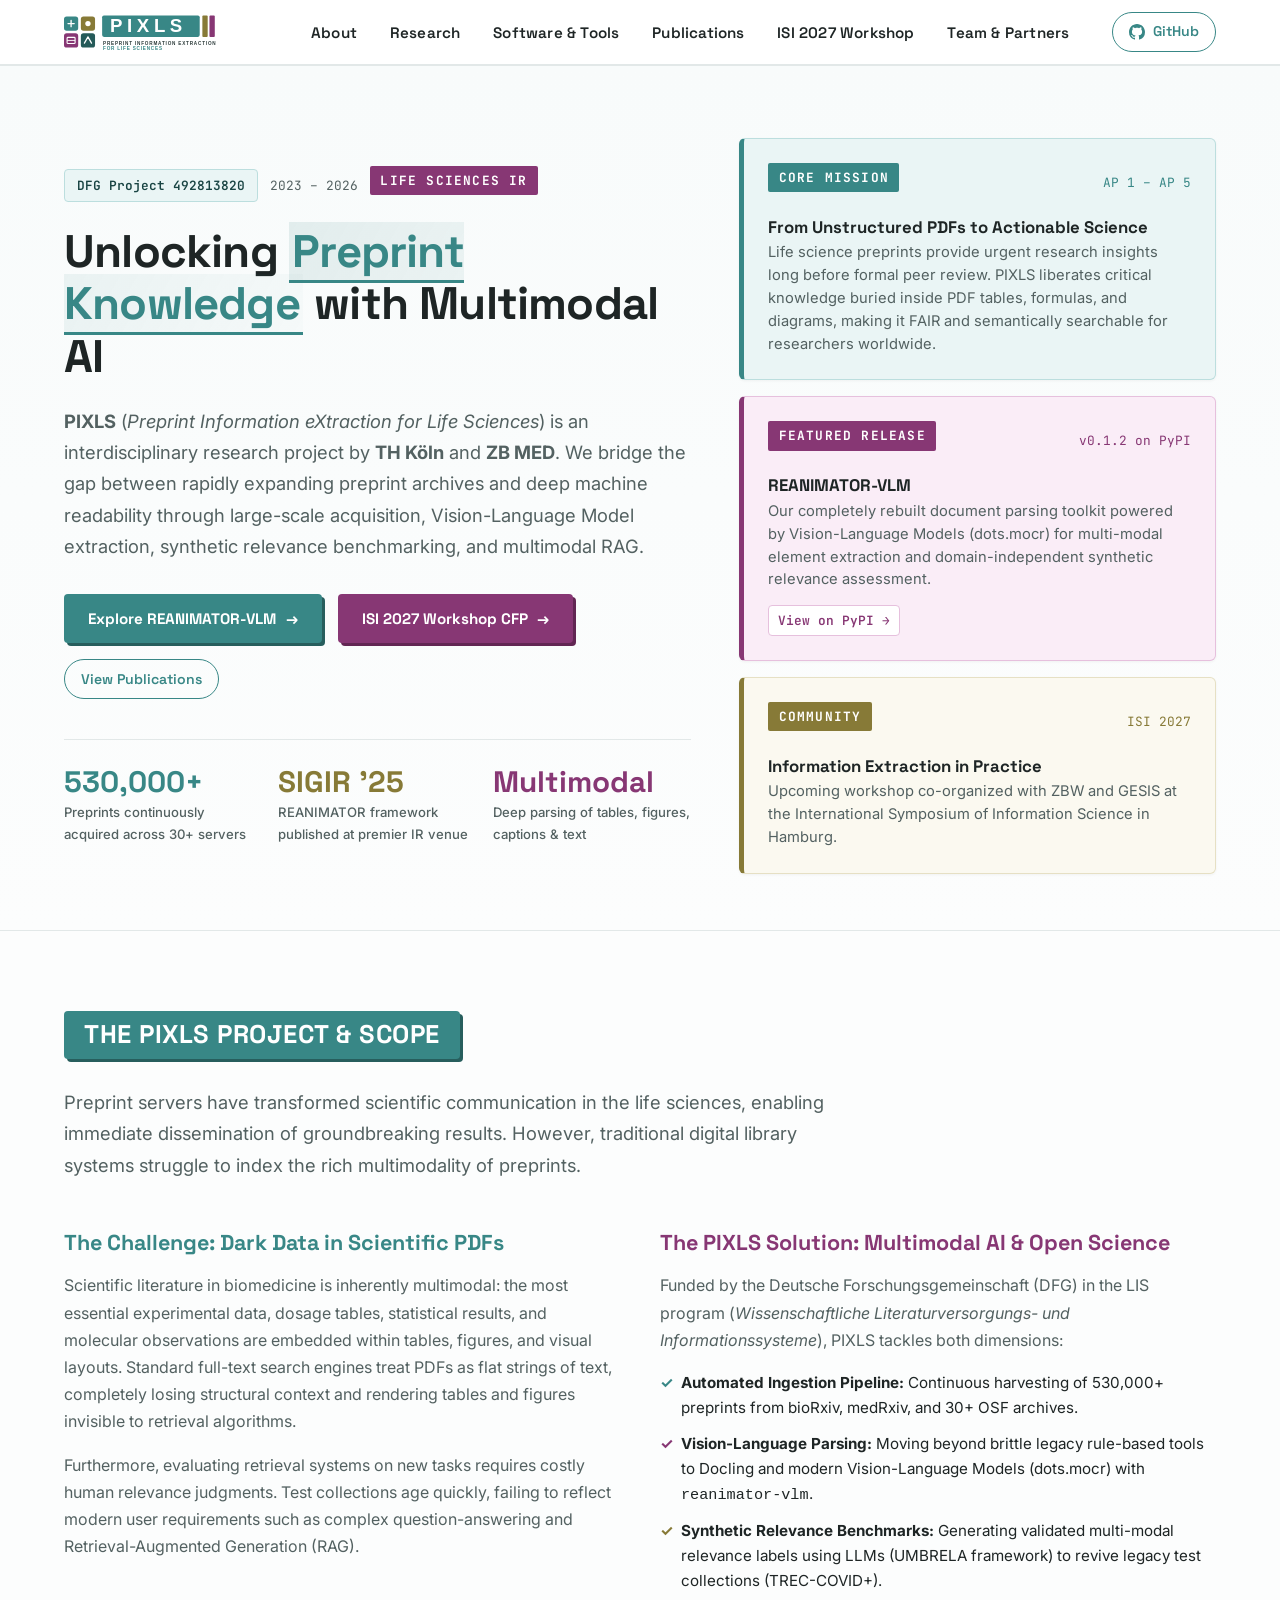
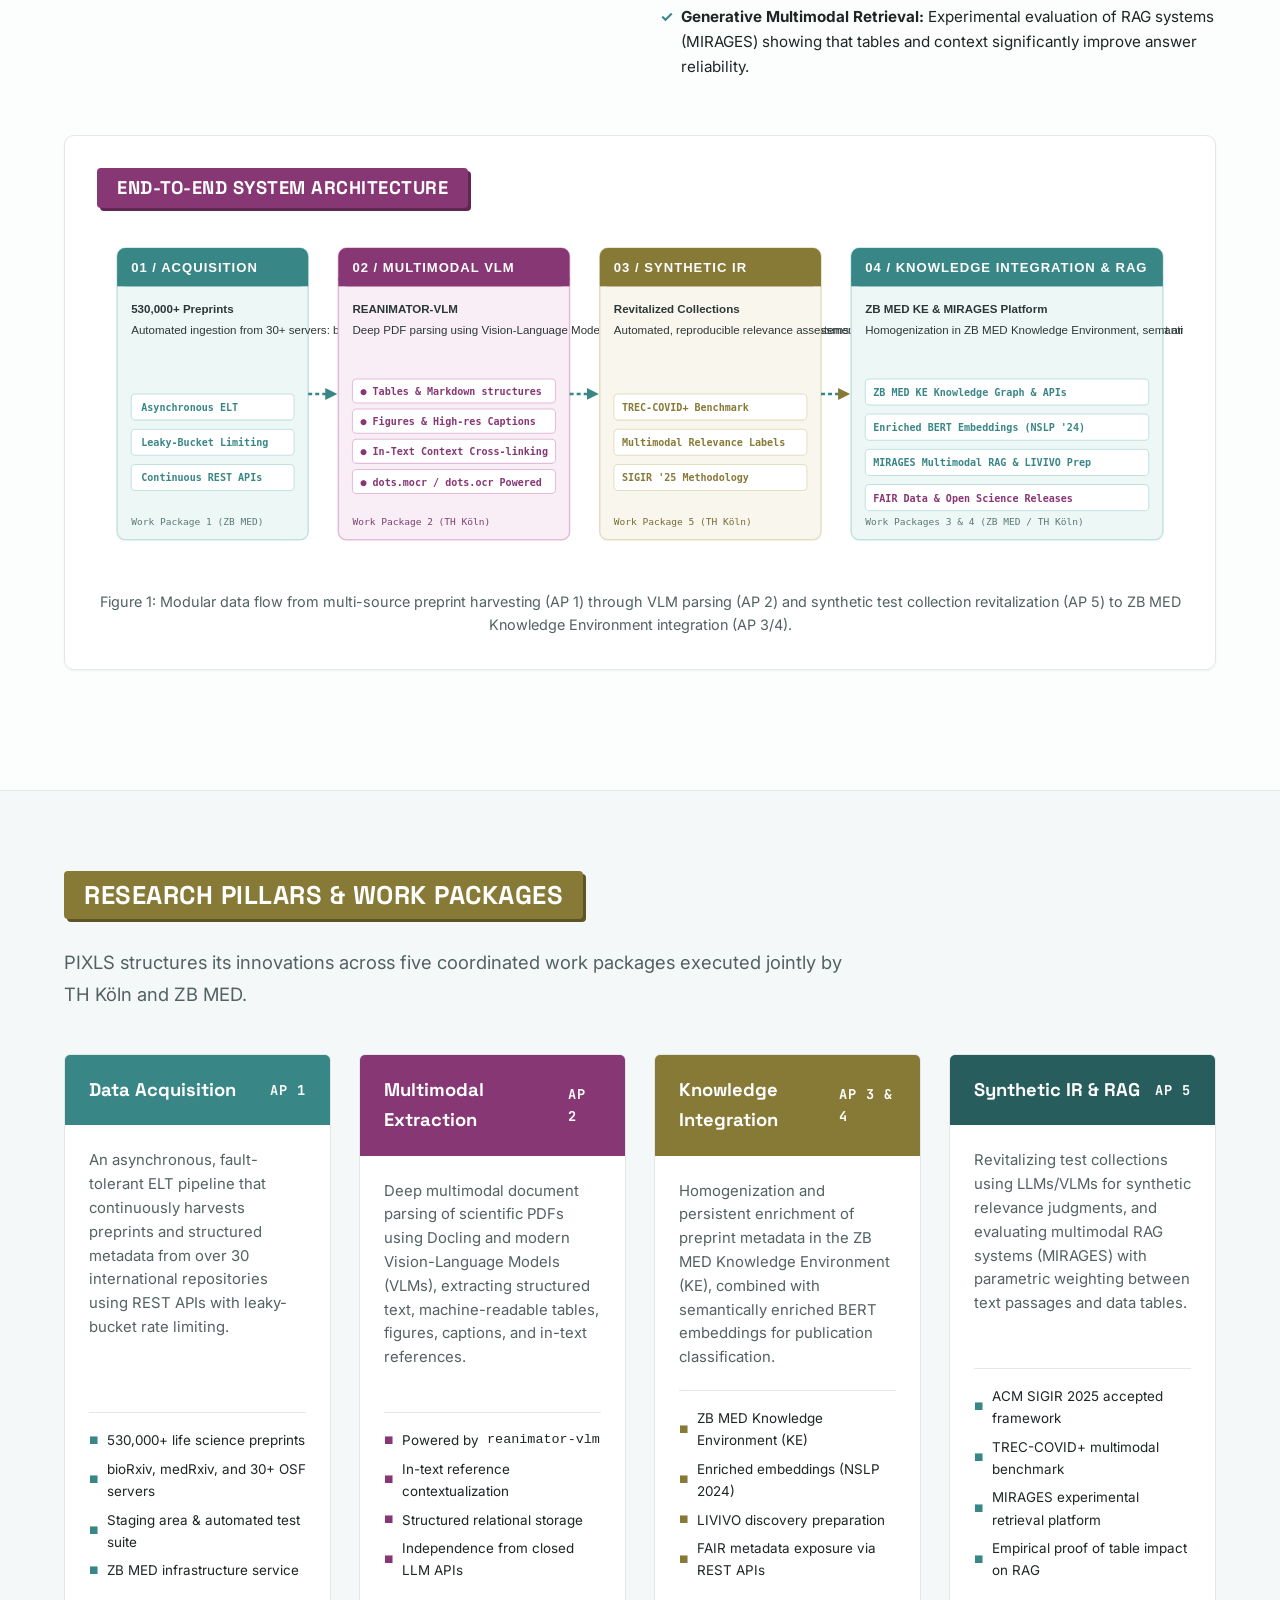
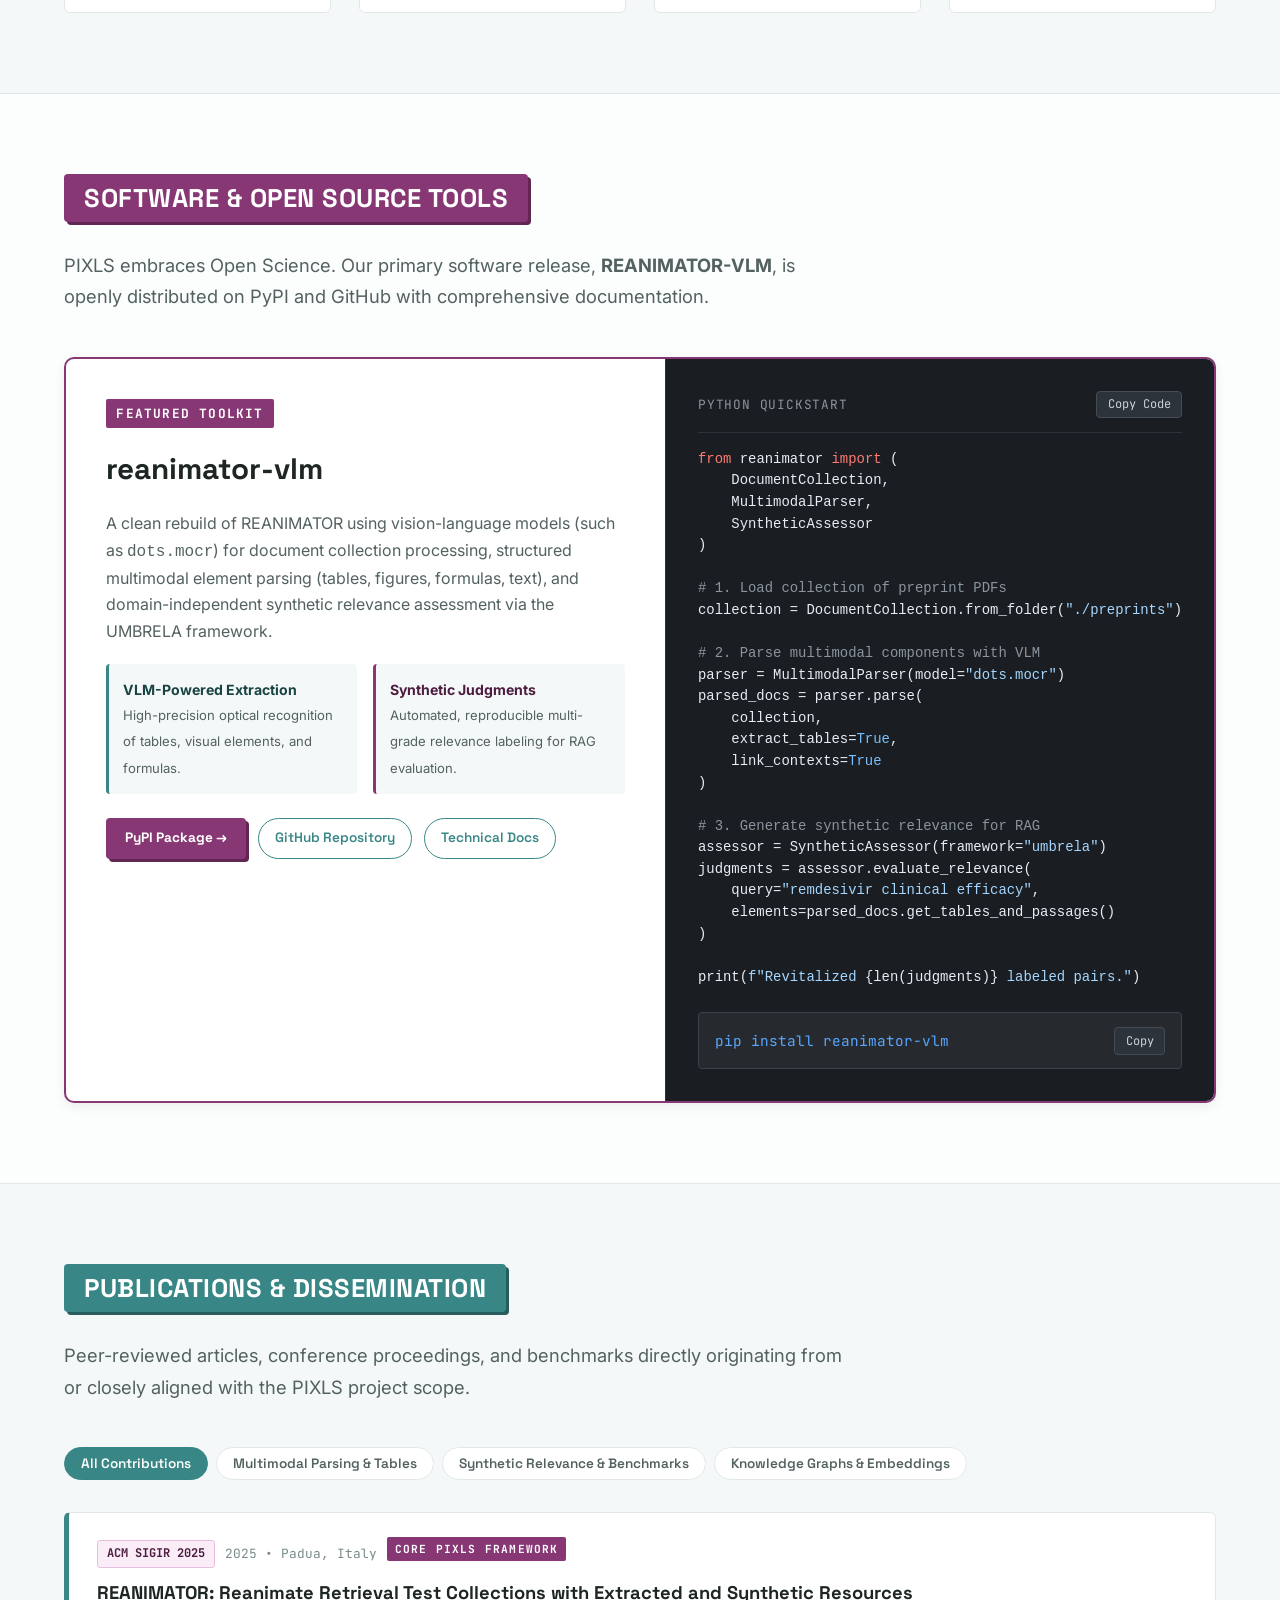
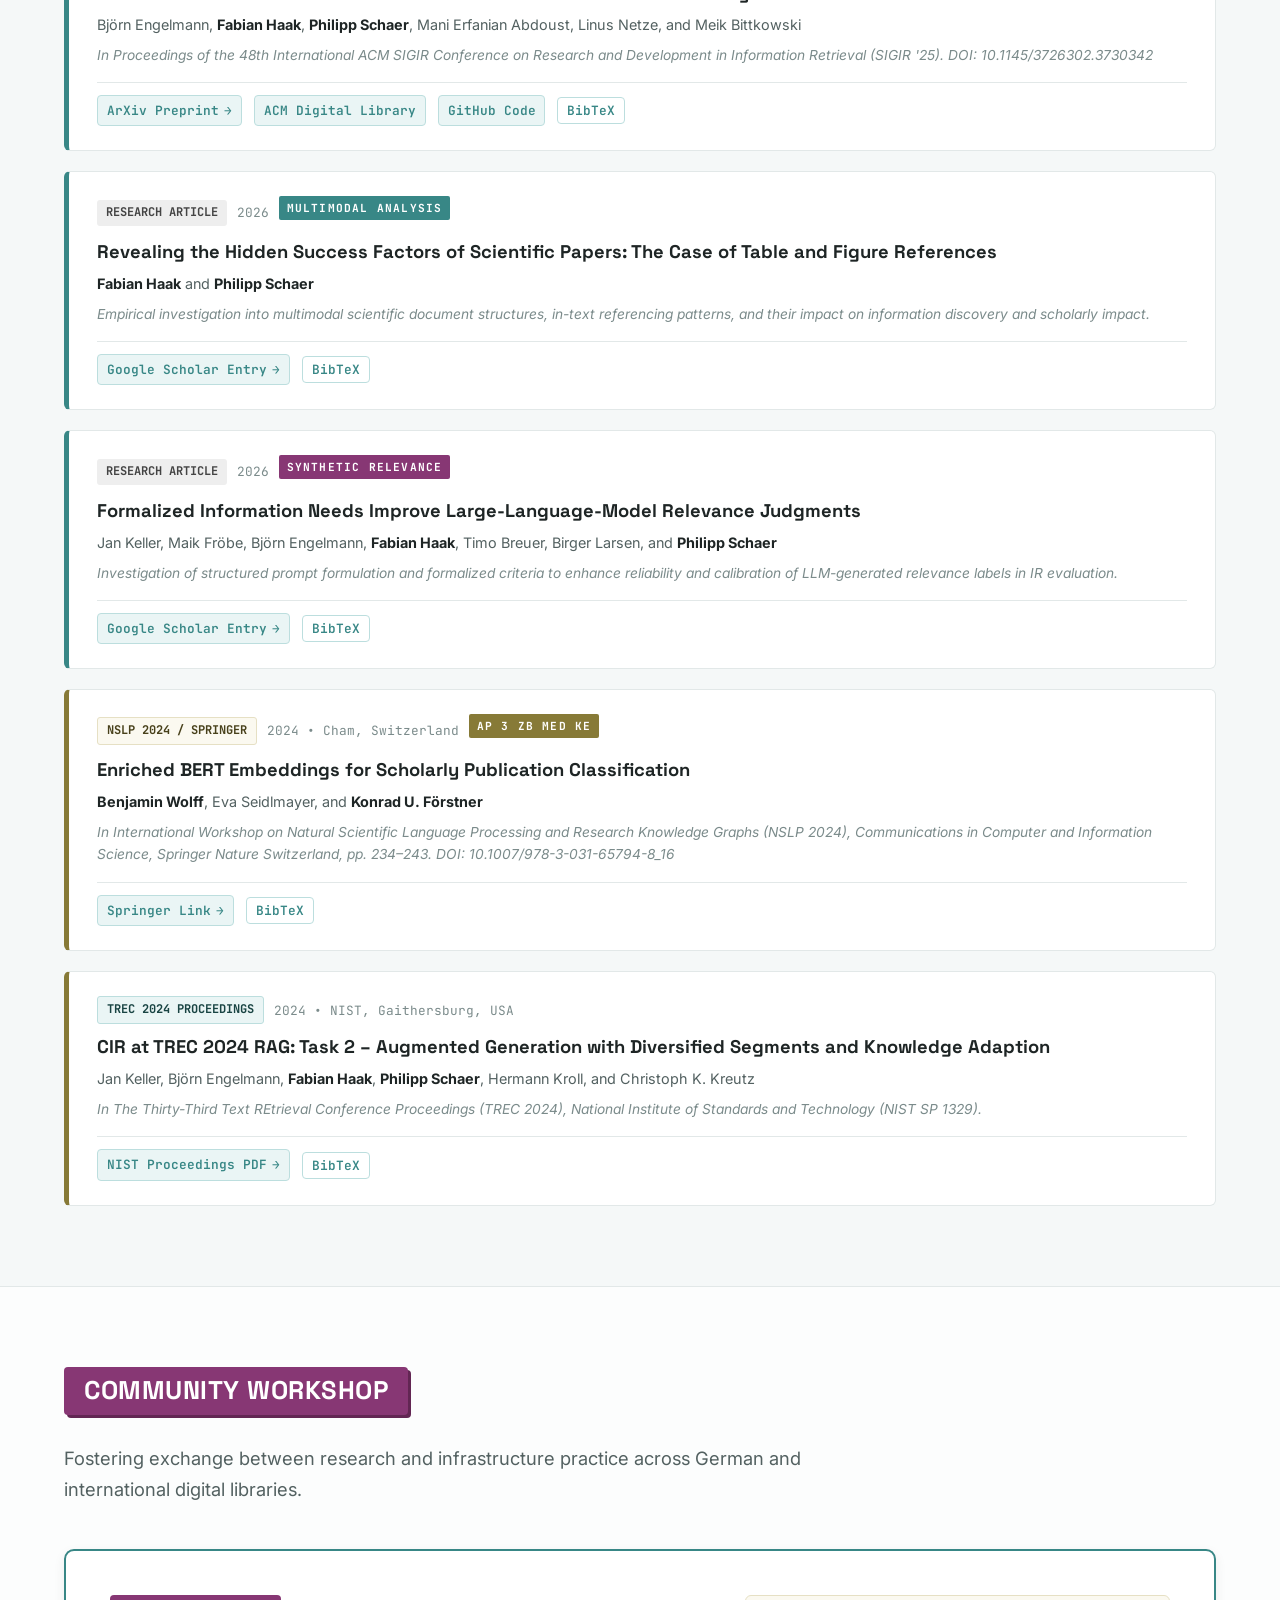
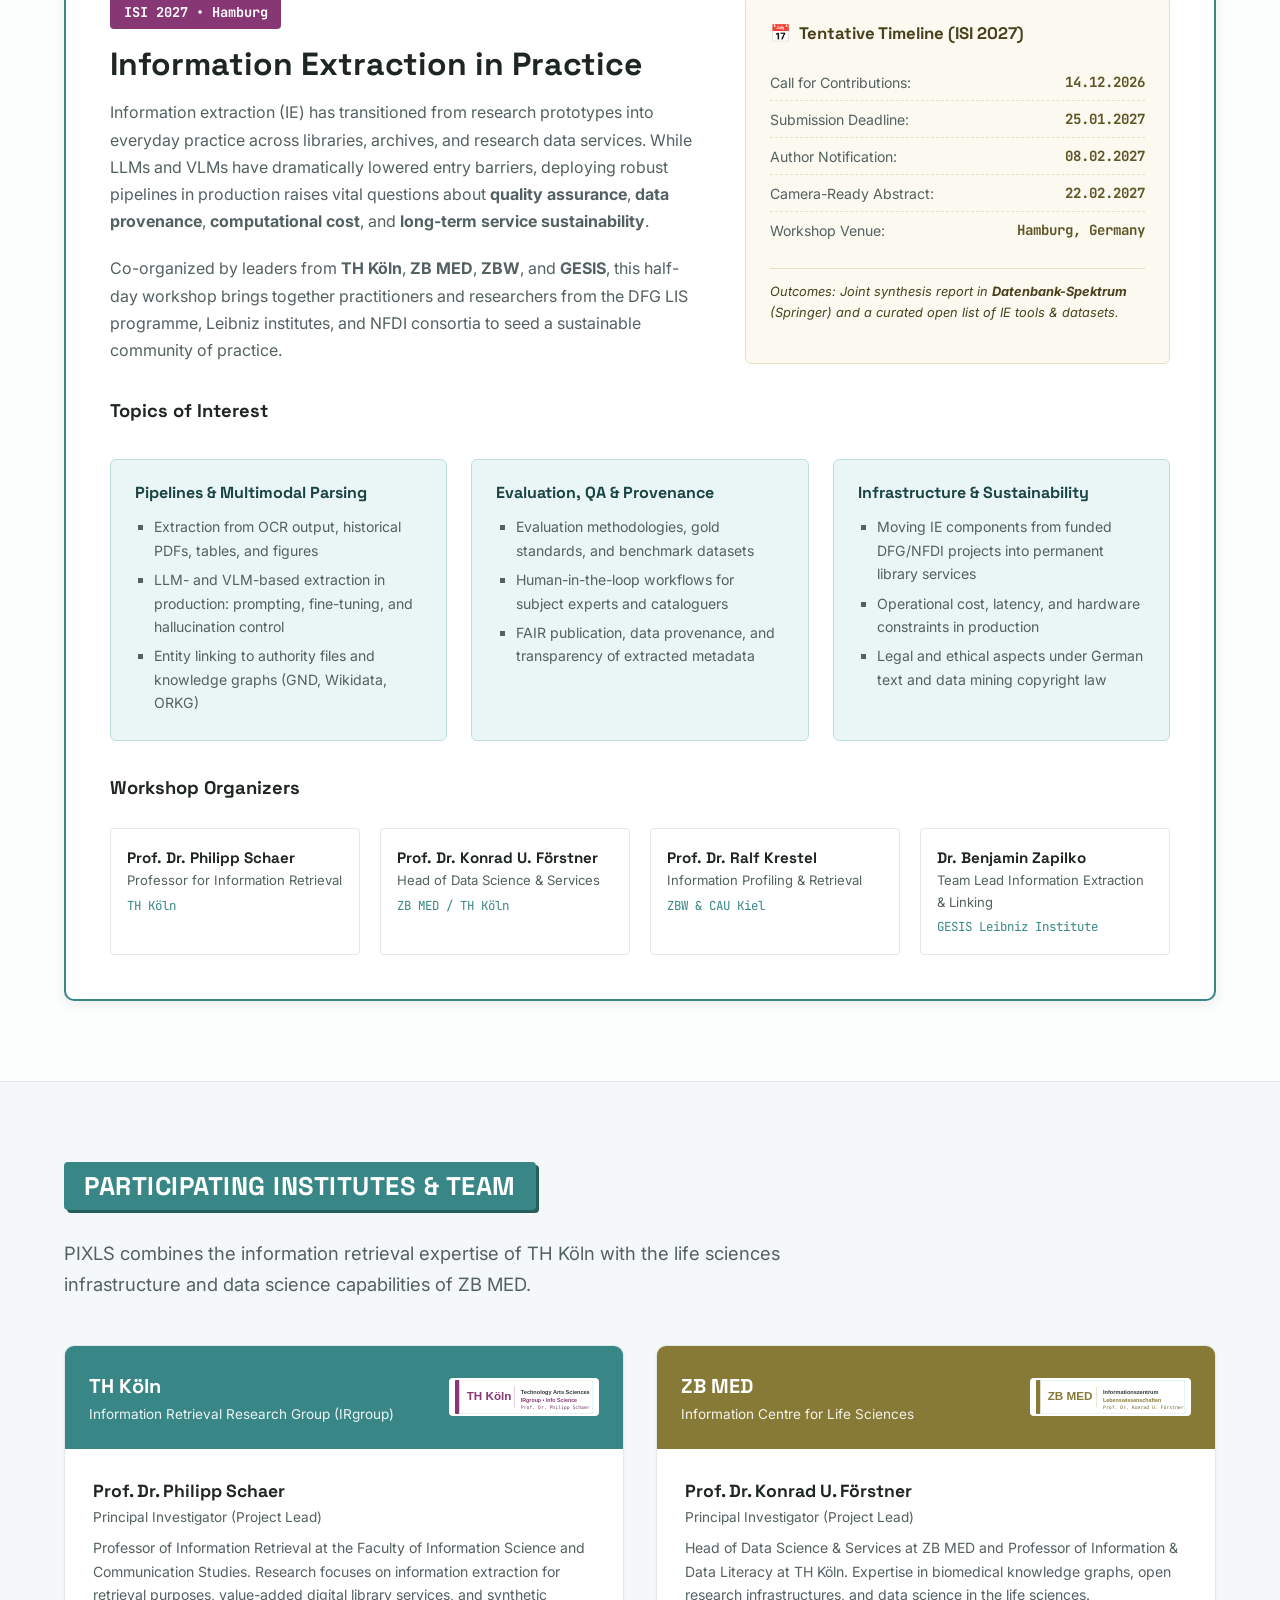
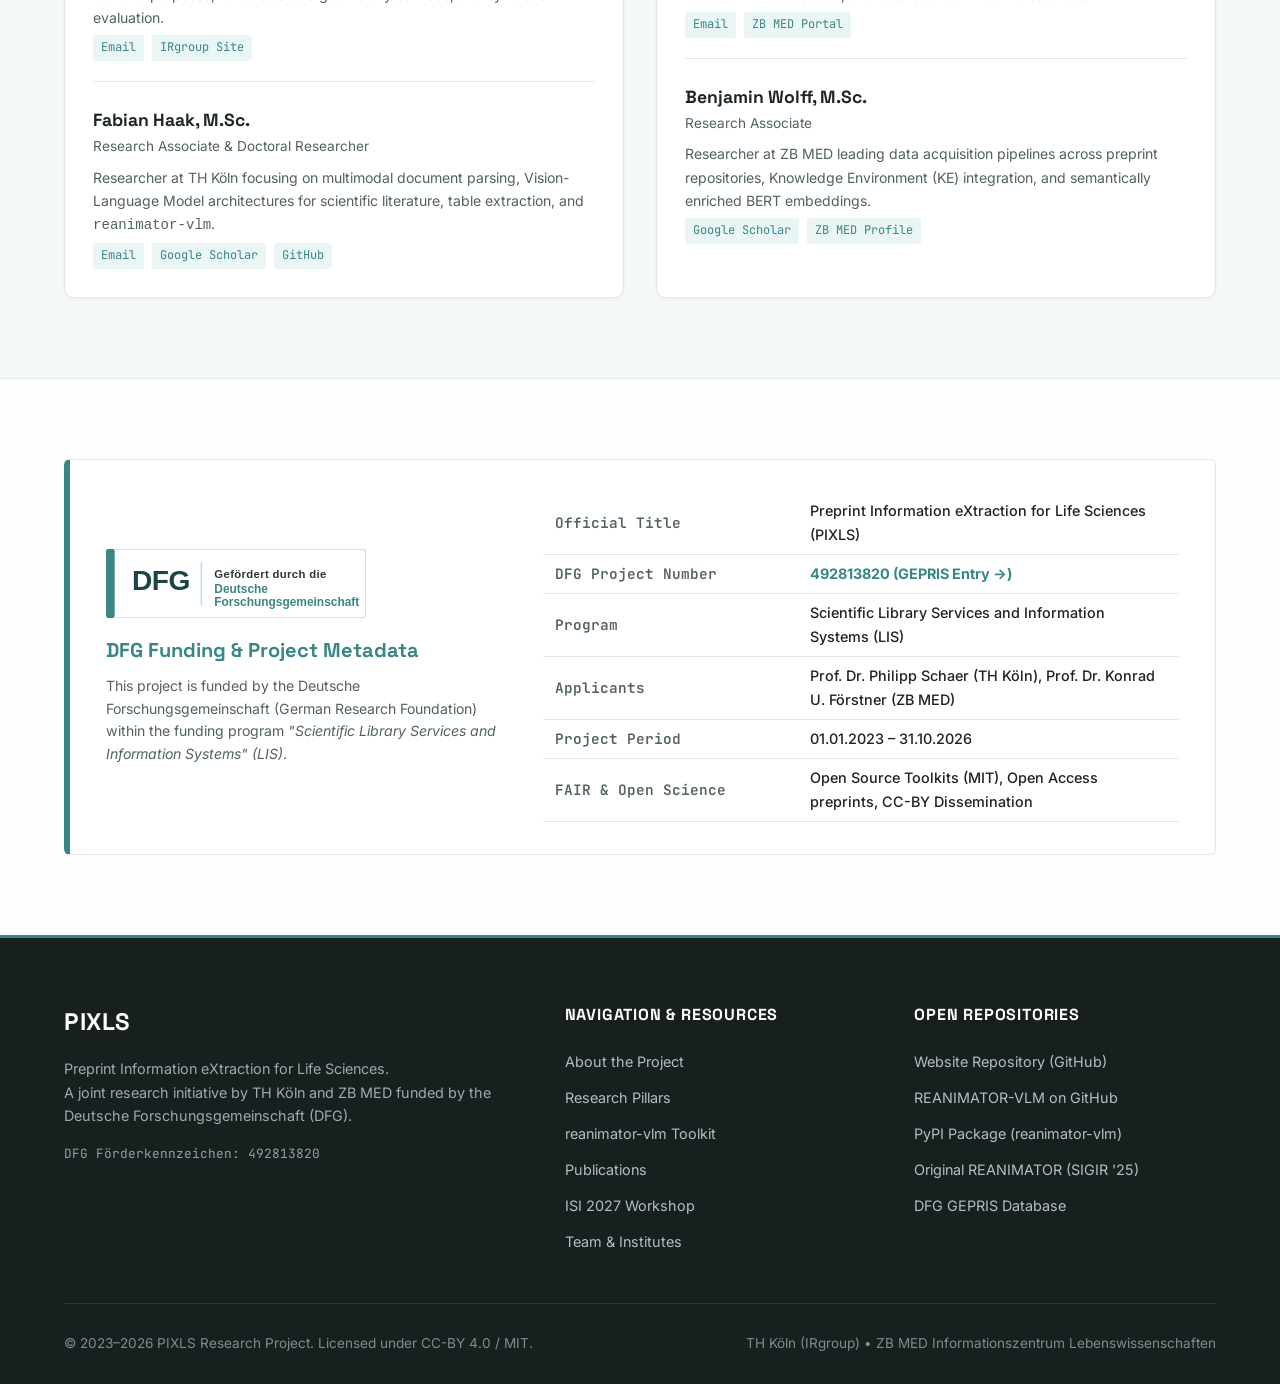
==== index.html @ 2c3c3bdb "feat: Initial release of PIXLS project website - Modern monolithic design system with bespoke typogr" ====
<!DOCTYPE html>
<html lang="en">
<head>
  <meta charset="UTF-8">
  <meta name="viewport" content="width=device-width, initial-scale=1.0">
  <title>PIXLS | Preprint Information eXtraction for Life Sciences</title>
  <meta name="description" content="PIXLS is a DFG-funded research project by TH Köln and ZB MED bringing multimodal information extraction, vision-language models, and synthetic relevance assessment to life science preprints.">
  <meta name="keywords" content="PIXLS, DFG, Preprint, Information Extraction, Life Sciences, REANIMATOR, VLM, RAG, Multimodal Retrieval, TH Köln, ZB MED">
  
  <!-- Open Graph / Meta -->
  <meta property="og:title" content="PIXLS | Preprint Information eXtraction for Life Sciences">
  <meta property="og:description" content="DFG-funded project developing multimodal document parsing, synthetic relevance assessment, and generative retrieval for 530,000+ preprints.">
  <meta property="og:type" content="website">
  <meta property="og:url" content="https://irgroup.github.io/PIXLS_website/">

  <!-- Google Fonts: Space Grotesk (Brand & Monolithic Headings), Inter (Body), JetBrains Mono (Code/Metadata) -->
  <link rel="preconnect" href="https://fonts.googleapis.com">
  <link rel="preconnect" href="https://fonts.gstatic.com" crossorigin>
  <link href="https://fonts.googleapis.com/css2?family=Inter:wght@400;500;600;700&family=JetBrains+Mono:wght@400;500;600;700&family=Space+Grotesk:wght@500;600;700;800&display=swap" rel="stylesheet">

  <!-- Main Stylesheet -->
  <link rel="stylesheet" href="assets/css/main.css">
  <link rel="icon" type="image/svg+xml" href="assets/img/pixls-brandmark.svg">
</head>
<body id="top">

  <!-- =======================================================================
       STICKY NAVBAR
       ======================================================================= -->
  <nav class="site-navbar" role="navigation" aria-label="Main navigation">
    <div class="container nav-wrapper">
      <a href="#top" class="nav-brand" aria-label="PIXLS Home">
        <img src="assets/img/pixls-brandmark.svg" alt="PIXLS Project Logo" class="nav-brand-mark">
      </a>

      <button class="mobile-toggle" aria-label="Toggle navigation menu" aria-expanded="false">&#9776;</button>

      <ul class="nav-menu">
        <li><a href="#about" class="nav-link">About</a></li>
        <li><a href="#pillars" class="nav-link">Research</a></li>
        <li><a href="#tools" class="nav-link">Software &amp; Tools</a></li>
        <li><a href="#publications" class="nav-link">Publications</a></li>
        <li><a href="#workshop" class="nav-link">ISI 2027 Workshop</a></li>
        <li><a href="#team" class="nav-link">Team &amp; Partners</a></li>
      </ul>

      <div class="nav-actions">
        <a href="https://github.com/irgroup/REANIMATOR-VLM" target="_blank" rel="noopener noreferrer" class="btn-pill" title="View REANIMATOR-VLM on GitHub">
          <svg width="16" height="16" viewBox="0 0 16 16" fill="currentColor" aria-hidden="true">
            <path d="M8 0C3.58 0 0 3.58 0 8a8 8 0 005.47 7.59c.4.07.55-.17.55-.38 0-.19-.01-.82-.01-1.49-2.01.37-2.53-.49-2.69-.94-.09-.23-.48-.94-.82-1.13-.28-.15-.68-.52-.01-.53.63-.01 1.08.58 1.23.82.72 1.21 1.87.87 2.33.66.07-.52.28-.87.51-1.07-1.78-.2-3.64-.89-3.64-3.95 0-.87.31-1.59.82-2.15-.08-.2-.36-1.02.08-2.12 0 0 .67-.21 2.2.82.64-.18 1.32-.27 2-.27.68 0 1.36.09 2 .27 1.53-1.04 2.2-.82 2.2-.82.44 1.1.16 1.92.08 2.12.51.56.82 1.27.82 2.15 0 3.07-1.87 3.75-3.65 3.95.29.25.54.73.54 1.48 0 1.07-.01 1.93-.01 2.2 0 .21.15.46.55.38A8.01 8.01 0 0016 8c0-4.42-3.58-8-8-8z"/>
          </svg>
          <span>GitHub</span>
        </a>
      </div>
    </div>
  </nav>

  <!-- =======================================================================
       HERO SECTION
       ======================================================================= -->
  <header class="hero-section" id="hero">
    <div class="container hero-content">
      <div class="hero-text-col">
        <div class="hero-eyebrow">
          <span class="tag-dfg">DFG Project 492813820</span>
          <span class="tag-period">2023 – 2026</span>
          <span class="monolith-label berry">Life Sciences IR</span>
        </div>

        <h1 class="hero-title">
          Unlocking <span class="highlight-teal">Preprint Knowledge</span> with Multimodal AI
        </h1>

        <p class="hero-subtitle">
          <strong>PIXLS</strong> (<em>Preprint Information eXtraction for Life Sciences</em>) is an interdisciplinary research project by <strong>TH Köln</strong> and <strong>ZB MED</strong>. We bridge the gap between rapidly expanding preprint archives and deep machine readability through large-scale acquisition, Vision-Language Model extraction, synthetic relevance benchmarking, and multimodal RAG.
        </p>

        <div class="hero-cta">
          <a href="#tools" class="btn-solid-monolith">
            <span>Explore REANIMATOR-VLM</span>
            <span aria-hidden="true">&rarr;</span>
          </a>
          <a href="#workshop" class="btn-solid-monolith berry">
            <span>ISI 2027 Workshop CFP</span>
            <span aria-hidden="true">&rarr;</span>
          </a>
          <a href="#publications" class="btn-pill">View Publications</a>
        </div>

        <div class="hero-metrics-bar">
          <div class="metric-item">
            <span class="metric-num">530,000+</span>
            <span class="metric-desc">Preprints continuously acquired across 30+ servers</span>
          </div>
          <div class="metric-item">
            <span class="metric-num gold">SIGIR '25</span>
            <span class="metric-desc">REANIMATOR framework published at premier IR venue</span>
          </div>
          <div class="metric-item">
            <span class="metric-num berry">Multimodal</span>
            <span class="metric-desc">Deep parsing of tables, figures, captions &amp; text</span>
          </div>
        </div>
      </div>

      <!-- Right Visual Feature Card Stack -->
      <div class="hero-card-stack">
        <div class="hero-box highlight-box">
          <div class="hero-box-header">
            <span class="monolith-label">Core Mission</span>
            <span style="font-family: var(--font-mono); font-size: 0.8rem; color: var(--color-primary);">AP 1 – AP 5</span>
          </div>
          <h2 class="hero-box-title">From Unstructured PDFs to Actionable Science</h2>
          <p>
            Life science preprints provide urgent research insights long before formal peer review. PIXLS liberates critical knowledge buried inside PDF tables, formulas, and diagrams, making it FAIR and semantically searchable for researchers worldwide.
          </p>
        </div>

        <div class="hero-box reanimator-box">
          <div class="hero-box-header">
            <span class="monolith-label berry">Featured Release</span>
            <span style="font-family: var(--font-mono); font-size: 0.8rem; color: var(--color-berry);">v0.1.2 on PyPI</span>
          </div>
          <h2 class="hero-box-title">REANIMATOR-VLM</h2>
          <p>
            Our completely rebuilt document parsing toolkit powered by Vision-Language Models (dots.mocr) for multi-modal element extraction and domain-independent synthetic relevance assessment.
          </p>
          <div style="margin-top: 0.85rem;">
            <a href="https://pypi.org/project/reanimator-vlm/" target="_blank" rel="noopener noreferrer" class="pub-link-btn" style="background: white; border-color: var(--color-berry-border); color: var(--color-berry);">
              View on PyPI &rarr;
            </a>
          </div>
        </div>

        <div class="hero-box" style="background: var(--color-gold-light); border-color: var(--color-gold-border); border-left: 5px solid var(--color-gold);">
          <div class="hero-box-header">
            <span class="monolith-label gold">Community</span>
            <span style="font-family: var(--font-mono); font-size: 0.8rem; color: var(--color-gold);">ISI 2027</span>
          </div>
          <h2 class="hero-box-title">Information Extraction in Practice</h2>
          <p>
            Upcoming workshop co-organized with ZBW and GESIS at the International Symposium of Information Science in Hamburg.
          </p>
        </div>
      </div>
    </div>
  </header>

  <!-- =======================================================================
       ABOUT / SCOPE & MOTIVATION SECTION
       ======================================================================= -->
  <section id="about">
    <div class="container">
      <div class="section-intro">
        <h2 class="monolith-header">The PIXLS Project &amp; Scope</h2>
        <p class="section-lead">
          Preprint servers have transformed scientific communication in the life sciences, enabling immediate dissemination of groundbreaking results. However, traditional digital library systems struggle to index the rich multimodality of preprints.
        </p>
      </div>

      <div style="display: grid; grid-template-columns: 1fr 1fr; gap: 2.5rem; margin-bottom: 3.5rem;">
        <div>
          <h3 style="font-family: var(--font-display); font-size: 1.35rem; font-weight: 700; color: var(--color-primary); margin-bottom: 0.75rem;">
            The Challenge: Dark Data in Scientific PDFs
          </h3>
          <p style="color: var(--color-text-muted); margin-bottom: 1rem; line-height: 1.7;">
            Scientific literature in biomedicine is inherently multimodal: the most essential experimental data, dosage tables, statistical results, and molecular observations are embedded within tables, figures, and visual layouts. Standard full-text search engines treat PDFs as flat strings of text, completely losing structural context and rendering tables and figures invisible to retrieval algorithms.
          </p>
          <p style="color: var(--color-text-muted); line-height: 1.7;">
            Furthermore, evaluating retrieval systems on new tasks requires costly human relevance judgments. Test collections age quickly, failing to reflect modern user requirements such as complex question-answering and Retrieval-Augmented Generation (RAG).
          </p>
        </div>

        <div>
          <h3 style="font-family: var(--font-display); font-size: 1.35rem; font-weight: 700; color: var(--color-berry); margin-bottom: 0.75rem;">
            The PIXLS Solution: Multimodal AI &amp; Open Science
          </h3>
          <p style="color: var(--color-text-muted); margin-bottom: 1rem; line-height: 1.7;">
            Funded by the Deutsche Forschungsgemeinschaft (DFG) in the LIS program (<em>Wissenschaftliche Literaturversorgungs- und Informationssysteme</em>), PIXLS tackles both dimensions:
          </p>
          <ul style="list-style: none; display: flex; flex-direction: column; gap: 0.65rem; color: var(--color-text-main); font-size: 0.95rem;">
            <li style="display: flex; gap: 0.5rem; align-items: flex-start;">
              <span style="color: var(--color-primary); font-weight: bold;">✓</span>
              <span><strong>Automated Ingestion Pipeline:</strong> Continuous harvesting of 530,000+ preprints from bioRxiv, medRxiv, and 30+ OSF archives.</span>
            </li>
            <li style="display: flex; gap: 0.5rem; align-items: flex-start;">
              <span style="color: var(--color-berry); font-weight: bold;">✓</span>
              <span><strong>Vision-Language Parsing:</strong> Moving beyond brittle legacy rule-based tools to Docling and modern Vision-Language Models (dots.mocr) with <code>reanimator-vlm</code>.</span>
            </li>
            <li style="display: flex; gap: 0.5rem; align-items: flex-start;">
              <span style="color: var(--color-gold); font-weight: bold;">✓</span>
              <span><strong>Synthetic Relevance Benchmarks:</strong> Generating validated multi-modal relevance labels using LLMs (UMBRELA framework) to revive legacy test collections (TREC-COVID+).</span>
            </li>
            <li style="display: flex; gap: 0.5rem; align-items: flex-start;">
              <span style="color: var(--color-primary); font-weight: bold;">✓</span>
              <span><strong>Generative Multimodal Retrieval:</strong> Experimental evaluation of RAG systems (MIRAGES) showing that tables and context significantly improve answer reliability.</span>
            </li>
          </ul>
        </div>
      </div>

      <!-- Architecture Flow Diagram Display -->
      <div class="diagram-wrapper">
        <h3 class="monolith-header berry" style="font-size: 1.15rem; margin-bottom: 1.25rem;">End-to-End System Architecture</h3>
        <img src="assets/img/pipeline-diagram.svg" alt="PIXLS System Architecture: Acquisition, Multimodal Extraction, Synthetic IR, and Knowledge Integration" style="width: 100%;">
        <p class="diagram-caption">
          Figure 1: Modular data flow from multi-source preprint harvesting (AP 1) through VLM parsing (AP 2) and synthetic test collection revitalization (AP 5) to ZB MED Knowledge Environment integration (AP 3/4).
        </p>
      </div>
    </div>
  </section>

  <!-- =======================================================================
       RESEARCH PILLARS SECTION
       ======================================================================= -->
  <section class="section-alt" id="pillars">
    <div class="container">
      <div class="section-intro">
        <h2 class="monolith-header gold">Research Pillars &amp; Work Packages</h2>
        <p class="section-lead">
          PIXLS structures its innovations across five coordinated work packages executed jointly by TH Köln and ZB MED.
        </p>
      </div>

      <div class="pillars-grid">
        <!-- Pillar 1 -->
        <div class="pillar-card">
          <div class="pillar-card-top teal">
            <span class="pillar-card-title">Data Acquisition</span>
            <span class="pillar-step-code">AP 1</span>
          </div>
          <div class="pillar-card-body">
            <p>
              An asynchronous, fault-tolerant ELT pipeline that continuously harvests preprints and structured metadata from over 30 international repositories using REST APIs with leaky-bucket rate limiting.
            </p>
            <ul class="pillar-features-list">
              <li>530,000+ life science preprints</li>
              <li>bioRxiv, medRxiv, and 30+ OSF servers</li>
              <li>Staging area &amp; automated test suite</li>
              <li>ZB MED infrastructure service</li>
            </ul>
          </div>
        </div>

        <!-- Pillar 2 -->
        <div class="pillar-card berry">
          <div class="pillar-card-top berry">
            <span class="pillar-card-title">Multimodal Extraction</span>
            <span class="pillar-step-code">AP 2</span>
          </div>
          <div class="pillar-card-body">
            <p>
              Deep multimodal document parsing of scientific PDFs using Docling and modern Vision-Language Models (VLMs), extracting structured text, machine-readable tables, figures, captions, and in-text references.
            </p>
            <ul class="pillar-features-list">
              <li>Powered by <code>reanimator-vlm</code></li>
              <li>In-text reference contextualization</li>
              <li>Structured relational storage</li>
              <li>Independence from closed LLM APIs</li>
            </ul>
          </div>
        </div>

        <!-- Pillar 3 -->
        <div class="pillar-card gold">
          <div class="pillar-card-top gold">
            <span class="pillar-card-title">Knowledge Integration</span>
            <span class="pillar-step-code">AP 3 &amp; 4</span>
          </div>
          <div class="pillar-card-body">
            <p>
              Homogenization and persistent enrichment of preprint metadata in the ZB MED Knowledge Environment (KE), combined with semantically enriched BERT embeddings for publication classification.
            </p>
            <ul class="pillar-features-list">
              <li>ZB MED Knowledge Environment (KE)</li>
              <li>Enriched embeddings (NSLP 2024)</li>
              <li>LIVIVO discovery preparation</li>
              <li>FAIR metadata exposure via REST APIs</li>
            </ul>
          </div>
        </div>

        <!-- Pillar 4 -->
        <div class="pillar-card">
          <div class="pillar-card-top dark-teal">
            <span class="pillar-card-title">Synthetic IR &amp; RAG</span>
            <span class="pillar-step-code">AP 5</span>
          </div>
          <div class="pillar-card-body">
            <p>
              Revitalizing test collections using LLMs/VLMs for synthetic relevance judgments, and evaluating multimodal RAG systems (MIRAGES) with parametric weighting between text passages and data tables.
            </p>
            <ul class="pillar-features-list">
              <li>ACM SIGIR 2025 accepted framework</li>
              <li>TREC-COVID+ multimodal benchmark</li>
              <li>MIRAGES experimental retrieval platform</li>
              <li>Empirical proof of table impact on RAG</li>
            </ul>
          </div>
        </div>
      </div>
    </div>
  </section>

  <!-- =======================================================================
       SOFTWARE & TOOLS SPOTLIGHT (REANIMATOR-VLM)
       ======================================================================= -->
  <section id="tools">
    <div class="container">
      <div class="section-intro">
        <h2 class="monolith-header berry">Software &amp; Open Source Tools</h2>
        <p class="section-lead">
          PIXLS embraces Open Science. Our primary software release, <strong>REANIMATOR-VLM</strong>, is openly distributed on PyPI and GitHub with comprehensive documentation.
        </p>
      </div>

      <div class="software-spotlight">
        <div class="software-spotlight-content">
          <span class="monolith-label berry">Featured Toolkit</span>
          <h3 style="font-family: var(--font-display); font-size: 1.85rem; font-weight: 800; margin: 0.5rem 0 1rem; color: var(--color-text-main);">
            reanimator-vlm
          </h3>
          <p style="color: var(--color-text-muted); line-height: 1.65; margin-bottom: 1.25rem;">
            A clean rebuild of REANIMATOR using vision-language models (such as <code>dots.mocr</code>) for document collection processing, structured multimodal element parsing (tables, figures, formulas, text), and domain-independent synthetic relevance assessment via the UMBRELA framework.
          </p>

          <div style="display: grid; grid-template-columns: 1fr 1fr; gap: 1rem; margin-bottom: 1.5rem;">
            <div style="background: var(--color-surface-subtle); padding: 0.85rem; border-radius: var(--radius-sm); border-left: 3px solid var(--color-primary);">
              <strong style="display: block; font-size: 0.88rem; color: var(--color-primary-text);">VLM-Powered Extraction</strong>
              <span style="font-size: 0.82rem; color: var(--color-text-muted);">High-precision optical recognition of tables, visual elements, and formulas.</span>
            </div>
            <div style="background: var(--color-surface-subtle); padding: 0.85rem; border-radius: var(--radius-sm); border-left: 3px solid var(--color-berry);">
              <strong style="display: block; font-size: 0.88rem; color: var(--color-berry-text);">Synthetic Judgments</strong>
              <span style="font-size: 0.82rem; color: var(--color-text-muted);">Automated, reproducible multi-grade relevance labeling for RAG evaluation.</span>
            </div>
          </div>

          <div class="software-links">
            <a href="https://pypi.org/project/reanimator-vlm/" target="_blank" rel="noopener noreferrer" class="btn-solid-monolith berry" style="font-size: 0.85rem; padding: 0.6rem 1.2rem;">
              PyPI Package &rarr;
            </a>
            <a href="https://github.com/irgroup/REANIMATOR-VLM" target="_blank" rel="noopener noreferrer" class="btn-pill" style="font-size: 0.85rem;">
              GitHub Repository
            </a>
            <a href="https://irgroup.github.io/reanimator-vlm/" target="_blank" rel="noopener noreferrer" class="btn-pill" style="font-size: 0.85rem;">
              Technical Docs
            </a>
          </div>
        </div>

        <div class="software-spotlight-code">
          <div>
            <div class="code-header-bar">
              <span class="code-title">Python Quickstart</span>
              <button class="copy-btn" onclick="copySnippet('codeSnippet', this)">Copy Code</button>
            </div>
            <div class="code-body">
<pre id="codeSnippet"><span style="color: #ff7b72;">from</span> reanimator <span style="color: #ff7b72;">import</span> (
    DocumentCollection,
    MultimodalParser,
    SyntheticAssessor
)

<span style="color: #8b949e;"># 1. Load collection of preprint PDFs</span>
collection = DocumentCollection.from_folder(<span style="color: #a5d6ff;">"./preprints"</span>)

<span style="color: #8b949e;"># 2. Parse multimodal components with VLM</span>
parser = MultimodalParser(model=<span style="color: #a5d6ff;">"dots.mocr"</span>)
parsed_docs = parser.parse(
    collection,
    extract_tables=<span style="color: #79c0ff;">True</span>,
    link_contexts=<span style="color: #79c0ff;">True</span>
)

<span style="color: #8b949e;"># 3. Generate synthetic relevance for RAG</span>
assessor = SyntheticAssessor(framework=<span style="color: #a5d6ff;">"umbrela"</span>)
judgments = assessor.evaluate_relevance(
    query=<span style="color: #a5d6ff;">"remdesivir clinical efficacy"</span>,
    elements=parsed_docs.get_tables_and_passages()
)

print(<span style="color: #a5d6ff;">f"Revitalized </span>{len(judgments)}<span style="color: #a5d6ff;"> labeled pairs."</span>)</pre>
            </div>
          </div>

          <div class="install-callout">
            <span class="install-command" id="pipInstallText">pip install reanimator-vlm</span>
            <button class="copy-btn" onclick="copySnippet('pipInstallText', this)">Copy</button>
          </div>
        </div>
      </div>
    </div>
  </section>

  <!-- =======================================================================
       PUBLICATIONS & DISSEMINATION SECTION
       ======================================================================= -->
  <section class="section-alt" id="publications">
    <div class="container">
      <div class="section-intro">
        <h2 class="monolith-header">Publications &amp; Dissemination</h2>
        <p class="section-lead">
          Peer-reviewed articles, conference proceedings, and benchmarks directly originating from or closely aligned with the PIXLS project scope.
        </p>
      </div>

      <!-- Interactive Topic Filter -->
      <div class="filter-bar">
        <button class="filter-btn active" data-filter="all">All Contributions</button>
        <button class="filter-btn" data-filter="multimodal">Multimodal Parsing &amp; Tables</button>
        <button class="filter-btn" data-filter="synthetic">Synthetic Relevance &amp; Benchmarks</button>
        <button class="filter-btn" data-filter="kg">Knowledge Graphs &amp; Embeddings</button>
      </div>

      <div class="publications-list">
        <!-- Paper 1: SIGIR 2025 REANIMATOR (Core PIXLS) -->
        <article class="pub-card core-pixls" data-category="multimodal synthetic">
          <div class="pub-meta-top">
            <span class="pub-badge sigir">ACM SIGIR 2025</span>
            <span class="pub-year">2025 • Padua, Italy</span>
            <span class="monolith-label berry" style="font-size: 0.7rem; padding: 0.15rem 0.45rem;">Core PIXLS Framework</span>
          </div>
          <h3 class="pub-title">
            REANIMATOR: Reanimate Retrieval Test Collections with Extracted and Synthetic Resources
          </h3>
          <p class="pub-authors">
            Björn Engelmann, <strong>Fabian Haak</strong>, <strong>Philipp Schaer</strong>, Mani Erfanian Abdoust, Linus Netze, and Meik Bittkowski
          </p>
          <p class="pub-venue">
            In Proceedings of the 48th International ACM SIGIR Conference on Research and Development in Information Retrieval (SIGIR '25). DOI: 10.1145/3726302.3730342
          </p>
          <div class="pub-actions">
            <a href="https://arxiv.org/abs/2504.07584" target="_blank" rel="noopener noreferrer" class="pub-link-btn">
              <span>ArXiv Preprint</span> &rarr;
            </a>
            <a href="https://doi.org/10.1145/3726302.3730342" target="_blank" rel="noopener noreferrer" class="pub-link-btn">
              <span>ACM Digital Library</span>
            </a>
            <a href="https://github.com/irgroup/Reanimator" target="_blank" rel="noopener noreferrer" class="pub-link-btn">
              <span>GitHub Code</span>
            </a>
            <button class="pub-link-btn" onclick="toggleBibtex('bib-sigir25', this)" style="cursor: pointer; background: white;">
              BibTeX
            </button>
          </div>
          <div id="bib-sigir25" class="bibtex-box">@inproceedings{engelmann2025reanimator,
  author    = {Engelmann, Bj{\"o}rn and Haak, Fabian and Schaer, Philipp and Abdoust, Mani Erfanian and Netze, Linus and Bittkowski, Meik},
  title     = {REANIMATOR: Reanimate Retrieval Test Collections with Extracted and Synthetic Resources},
  booktitle = {Proceedings of the 48th International ACM SIGIR Conference on Research and Development in Information Retrieval (SIGIR '25)},
  year      = {2025},
  doi       = {10.1145/3726302.3730342},
  url       = {https://arxiv.org/abs/2504.07584}
}</div>
        </article>

        <!-- Paper 2: Haak & Schaer 2026 (Hidden success factors / tables & figures) -->
        <article class="pub-card core-pixls" data-category="multimodal">
          <div class="pub-meta-top">
            <span class="pub-badge pre">Research Article</span>
            <span class="pub-year">2026</span>
            <span class="monolith-label" style="font-size: 0.7rem; padding: 0.15rem 0.45rem;">Multimodal Analysis</span>
          </div>
          <h3 class="pub-title">
            Revealing the Hidden Success Factors of Scientific Papers: The Case of Table and Figure References
          </h3>
          <p class="pub-authors">
            <strong>Fabian Haak</strong> and <strong>Philipp Schaer</strong>
          </p>
          <p class="pub-venue">
            Empirical investigation into multimodal scientific document structures, in-text referencing patterns, and their impact on information discovery and scholarly impact.
          </p>
          <div class="pub-actions">
            <a href="https://scholar.google.com/citations?user=EqACv2QAAAAJ" target="_blank" rel="noopener noreferrer" class="pub-link-btn">
              <span>Google Scholar Entry</span> &rarr;
            </a>
            <button class="pub-link-btn" onclick="toggleBibtex('bib-haak2026', this)" style="cursor: pointer; background: white;">
              BibTeX
            </button>
          </div>
          <div id="bib-haak2026" class="bibtex-box">@article{haak2026revealing,
  author    = {Haak, Fabian and Schaer, Philipp},
  title     = {Revealing the hidden success factors of scientific papers: the case of table and figure references},
  year      = {2026}
}</div>
        </article>

        <!-- Paper 3: Keller et al. 2026 (Formalized Information Needs) -->
        <article class="pub-card core-pixls" data-category="synthetic">
          <div class="pub-meta-top">
            <span class="pub-badge pre">Research Article</span>
            <span class="pub-year">2026</span>
            <span class="monolith-label berry" style="font-size: 0.7rem; padding: 0.15rem 0.45rem;">Synthetic Relevance</span>
          </div>
          <h3 class="pub-title">
            Formalized Information Needs Improve Large-Language-Model Relevance Judgments
          </h3>
          <p class="pub-authors">
            Jan Keller, Maik Fröbe, Björn Engelmann, <strong>Fabian Haak</strong>, Timo Breuer, Birger Larsen, and <strong>Philipp Schaer</strong>
          </p>
          <p class="pub-venue">
            Investigation of structured prompt formulation and formalized criteria to enhance reliability and calibration of LLM-generated relevance labels in IR evaluation.
          </p>
          <div class="pub-actions">
            <a href="https://scholar.google.com/citations?user=EqACv2QAAAAJ" target="_blank" rel="noopener noreferrer" class="pub-link-btn">
              <span>Google Scholar Entry</span> &rarr;
            </a>
            <button class="pub-link-btn" onclick="toggleBibtex('bib-keller2026', this)" style="cursor: pointer; background: white;">
              BibTeX
            </button>
          </div>
          <div id="bib-keller2026" class="bibtex-box">@article{keller2026formalized,
  author    = {Keller, Jan and Fr{\"o}be, Maik and Engelmann, Bj{\"o}rn and Haak, Fabian and Breuer, Timo and Larsen, Birger and Schaer, Philipp},
  title     = {Formalized Information Needs Improve Large-Language-Model Relevance Judgments},
  year      = {2026}
}</div>
        </article>

        <!-- Paper 4: Wolff et al. NSLP 2024 (Enriched BERT Embeddings) -->
        <article class="pub-card related" data-category="kg">
          <div class="pub-meta-top">
            <span class="pub-badge nslp">NSLP 2024 / Springer</span>
            <span class="pub-year">2024 • Cham, Switzerland</span>
            <span class="monolith-label gold" style="font-size: 0.7rem; padding: 0.15rem 0.45rem;">AP 3 ZB MED KE</span>
          </div>
          <h3 class="pub-title">
            Enriched BERT Embeddings for Scholarly Publication Classification
          </h3>
          <p class="pub-authors">
            <strong>Benjamin Wolff</strong>, Eva Seidlmayer, and <strong>Konrad U. Förstner</strong>
          </p>
          <p class="pub-venue">
            In International Workshop on Natural Scientific Language Processing and Research Knowledge Graphs (NSLP 2024), Communications in Computer and Information Science, Springer Nature Switzerland, pp. 234–243. DOI: 10.1007/978-3-031-65794-8_16
          </p>
          <div class="pub-actions">
            <a href="https://link.springer.com/chapter/10.1007/978-3-031-65794-8_16" target="_blank" rel="noopener noreferrer" class="pub-link-btn">
              <span>Springer Link</span> &rarr;
            </a>
            <button class="pub-link-btn" onclick="toggleBibtex('bib-wolff2024', this)" style="cursor: pointer; background: white;">
              BibTeX
            </button>
          </div>
          <div id="bib-wolff2024" class="bibtex-box">@inproceedings{wolff2024enriched,
  author    = {Wolff, Benjamin and Seidlmayer, Eva and F{\"o}rstner, Konrad U.},
  title     = {Enriched BERT Embeddings for Scholarly Publication Classification},
  booktitle = {Natural Scientific Language Processing and Research Knowledge Graphs (NSLP 2024)},
  pages     = {234--243},
  year      = {2024},
  publisher = {Springer Nature Switzerland},
  doi       = {10.1007/978-3-031-65794-8_16}
}</div>
        </article>

        <!-- Paper 5: Keller et al. TREC 2024 RAG -->
        <article class="pub-card related" data-category="multimodal synthetic">
          <div class="pub-meta-top">
            <span class="pub-badge trec">TREC 2024 Proceedings</span>
            <span class="pub-year">2024 • NIST, Gaithersburg, USA</span>
          </div>
          <h3 class="pub-title">
            CIR at TREC 2024 RAG: Task 2 – Augmented Generation with Diversified Segments and Knowledge Adaption
          </h3>
          <p class="pub-authors">
            Jan Keller, Björn Engelmann, <strong>Fabian Haak</strong>, <strong>Philipp Schaer</strong>, Hermann Kroll, and Christoph K. Kreutz
          </p>
          <p class="pub-venue">
            In The Thirty-Third Text REtrieval Conference Proceedings (TREC 2024), National Institute of Standards and Technology (NIST SP 1329).
          </p>
          <div class="pub-actions">
            <a href="https://trec.nist.gov/pubs/trec33/papers/CIR.rag.pdf" target="_blank" rel="noopener noreferrer" class="pub-link-btn">
              <span>NIST Proceedings PDF</span> &rarr;
            </a>
            <button class="pub-link-btn" onclick="toggleBibtex('bib-trec24', this)" style="cursor: pointer; background: white;">
              BibTeX
            </button>
          </div>
          <div id="bib-trec24" class="bibtex-box">@inproceedings{keller2024cir,
  author    = {Keller, Jan and Engelmann, Bj{\"o}rn and Haak, Fabian and Schaer, Philipp and Kroll, Hermann and Kreutz, Christoph K.},
  title     = {CIR at TREC 2024 RAG: Task 2 - Augmented Generation with Diversified Segments and Knowledge Adaption},
  booktitle = {The Thirty-Third Text REtrieval Conference Proceedings (TREC 2024)},
  series    = {NIST Special Publication 1329},
  year      = {2024},
  url       = {https://trec.nist.gov/pubs/trec33/papers/CIR.rag.pdf}
}</div>
        </article>
      </div>
    </div>
  </section>

  <!-- =======================================================================
       ISI 2027 WORKSHOP SECTION
       ======================================================================= -->
  <section id="workshop">
    <div class="container">
      <div class="section-intro">
        <h2 class="monolith-header berry">Community Workshop</h2>
        <p class="section-lead">
          Fostering exchange between research and infrastructure practice across German and international digital libraries.
        </p>
      </div>

      <div class="workshop-banner">
        <div class="workshop-header-grid">
          <div>
            <span class="workshop-venue-tag">ISI 2027 • Hamburg</span>
            <h3 class="workshop-title">Information Extraction in Practice</h3>
            <p style="color: var(--color-text-muted); line-height: 1.7; margin-bottom: 1.25rem;">
              Information extraction (IE) has transitioned from research prototypes into everyday practice across libraries, archives, and research data services. While LLMs and VLMs have dramatically lowered entry barriers, deploying robust pipelines in production raises vital questions about <strong>quality assurance</strong>, <strong>data provenance</strong>, <strong>computational cost</strong>, and <strong>long-term service sustainability</strong>.
            </p>
            <p style="color: var(--color-text-muted); line-height: 1.7;">
              Co-organized by leaders from <strong>TH Köln</strong>, <strong>ZB MED</strong>, <strong>ZBW</strong>, and <strong>GESIS</strong>, this half-day workshop brings together practitioners and researchers from the DFG LIS programme, Leibniz institutes, and NFDI consortia to seed a sustainable community of practice.
            </p>
          </div>

          <!-- Important Dates Card -->
          <div class="workshop-dates-card">
            <h4 class="dates-title">
              <span aria-hidden="true">📅</span>
              <span>Tentative Timeline (ISI 2027)</span>
            </h4>
            <ul class="dates-list">
              <li>
                <span class="date-label">Call for Contributions:</span>
                <span class="date-val">14.12.2026</span>
              </li>
              <li>
                <span class="date-label">Submission Deadline:</span>
                <span class="date-val">25.01.2027</span>
              </li>
              <li>
                <span class="date-label">Author Notification:</span>
                <span class="date-val">08.02.2027</span>
              </li>
              <li>
                <span class="date-label">Camera-Ready Abstract:</span>
                <span class="date-val">22.02.2027</span>
              </li>
              <li>
                <span class="date-label">Workshop Venue:</span>
                <span class="date-val">Hamburg, Germany</span>
              </li>
            </ul>
            <div style="margin-top: 1.25rem; font-size: 0.8rem; color: var(--color-gold-text); border-top: 1px solid var(--color-gold-border); padding-top: 0.75rem;">
              <em>Outcomes: Joint synthesis report in <strong>Datenbank-Spektrum</strong> (Springer) and a curated open list of IE tools &amp; datasets.</em>
            </div>
          </div>
        </div>

        <!-- Topics of Interest -->
        <h4 style="font-family: var(--font-display); font-size: 1.15rem; font-weight: 700; color: var(--color-text-main); margin-top: 1.5rem;">
          Topics of Interest
        </h4>
        <div class="workshop-topics-grid">
          <div class="topic-box">
            <h5 class="topic-box-title">Pipelines &amp; Multimodal Parsing</h5>
            <ul>
              <li>Extraction from OCR output, historical PDFs, tables, and figures</li>
              <li>LLM- and VLM-based extraction in production: prompting, fine-tuning, and hallucination control</li>
              <li>Entity linking to authority files and knowledge graphs (GND, Wikidata, ORKG)</li>
            </ul>
          </div>
          <div class="topic-box">
            <h5 class="topic-box-title">Evaluation, QA &amp; Provenance</h5>
            <ul>
              <li>Evaluation methodologies, gold standards, and benchmark datasets</li>
              <li>Human-in-the-loop workflows for subject experts and cataloguers</li>
              <li>FAIR publication, data provenance, and transparency of extracted metadata</li>
            </ul>
          </div>
          <div class="topic-box">
            <h5 class="topic-box-title">Infrastructure &amp; Sustainability</h5>
            <ul>
              <li>Moving IE components from funded DFG/NFDI projects into permanent library services</li>
              <li>Operational cost, latency, and hardware constraints in production</li>
              <li>Legal and ethical aspects under German text and data mining copyright law</li>
            </ul>
          </div>
        </div>

        <!-- Organizers -->
        <h4 style="font-family: var(--font-display); font-size: 1.15rem; font-weight: 700; color: var(--color-text-main); margin-top: 1.5rem;">
          Workshop Organizers
        </h4>
        <div class="organizers-grid">
          <div class="organizer-card">
            <p class="organizer-name">Prof. Dr. Philipp Schaer</p>
            <p class="organizer-role">Professor for Information Retrieval</p>
            <p class="organizer-inst">TH Köln</p>
          </div>
          <div class="organizer-card">
            <p class="organizer-name">Prof. Dr. Konrad U. Förstner</p>
            <p class="organizer-role">Head of Data Science &amp; Services</p>
            <p class="organizer-inst">ZB MED / TH Köln</p>
          </div>
          <div class="organizer-card">
            <p class="organizer-name">Prof. Dr. Ralf Krestel</p>
            <p class="organizer-role">Information Profiling &amp; Retrieval</p>
            <p class="organizer-inst">ZBW &amp; CAU Kiel</p>
          </div>
          <div class="organizer-card">
            <p class="organizer-name">Dr. Benjamin Zapilko</p>
            <p class="organizer-role">Team Lead Information Extraction &amp; Linking</p>
            <p class="organizer-inst">GESIS Leibniz Institute</p>
          </div>
        </div>
      </div>
    </div>
  </section>

  <!-- =======================================================================
       TEAM & INSTITUTIONS SECTION
       ======================================================================= -->
  <section class="section-alt" id="team">
    <div class="container">
      <div class="section-intro">
        <h2 class="monolith-header">Participating Institutes &amp; Team</h2>
        <p class="section-lead">
          PIXLS combines the information retrieval expertise of TH Köln with the life sciences infrastructure and data science capabilities of ZB MED.
        </p>
      </div>

      <div class="team-grid">
        <!-- Partner 1: TH Köln -->
        <div class="institute-card">
          <div class="inst-header th-koeln">
            <div>
              <h3 class="inst-title">TH Köln</h3>
              <p class="inst-subtitle">Information Retrieval Research Group (IRgroup)</p>
            </div>
            <img src="assets/img/th-koeln-emblem.svg" alt="TH Köln Emblem" style="height: 38px; width: auto; background: white; padding: 2px 6px; border-radius: 4px;">
          </div>
          <div class="inst-body">
            <!-- Philipp Schaer -->
            <div class="person-profile">
              <h4 class="person-name">Prof. Dr. Philipp Schaer</h4>
              <p class="person-title">Principal Investigator (Project Lead)</p>
              <p style="font-size: 0.88rem; color: var(--color-text-muted);">
                Professor of Information Retrieval at the Faculty of Information Science and Communication Studies. Research focuses on information extraction for retrieval purposes, value-added digital library services, and synthetic evaluation.
              </p>
              <div class="person-links">
                <a href="mailto:philipp.schaer@th-koeln.de" class="link-tag">Email</a>
                <a href="https://ir.web.th-koeln.de/" target="_blank" rel="noopener noreferrer" class="link-tag">IRgroup Site</a>
              </div>
            </div>

            <!-- Fabian Haak -->
            <div class="person-profile">
              <h4 class="person-name">Fabian Haak, M.Sc.</h4>
              <p class="person-title">Research Associate &amp; Doctoral Researcher</p>
              <p style="font-size: 0.88rem; color: var(--color-text-muted);">
                Researcher at TH Köln focusing on multimodal document parsing, Vision-Language Model architectures for scientific literature, table extraction, and <code>reanimator-vlm</code>.
              </p>
              <div class="person-links">
                <a href="mailto:fabian.haak@th-koeln.de" class="link-tag">Email</a>
                <a href="https://scholar.google.com/citations?user=EqACv2QAAAAJ" target="_blank" rel="noopener noreferrer" class="link-tag">Google Scholar</a>
                <a href="https://github.com/irgroup/REANIMATOR-VLM" target="_blank" rel="noopener noreferrer" class="link-tag">GitHub</a>
              </div>
            </div>
          </div>
        </div>

        <!-- Partner 2: ZB MED -->
        <div class="institute-card">
          <div class="inst-header zb-med">
            <div>
              <h3 class="inst-title">ZB MED</h3>
              <p class="inst-subtitle">Information Centre for Life Sciences</p>
            </div>
            <img src="assets/img/zbmed-emblem.svg" alt="ZB MED Emblem" style="height: 38px; width: auto; background: white; padding: 2px 6px; border-radius: 4px;">
          </div>
          <div class="inst-body">
            <!-- Konrad Förstner -->
            <div class="person-profile">
              <h4 class="person-name">Prof. Dr. Konrad U. Förstner</h4>
              <p class="person-title">Principal Investigator (Project Lead)</p>
              <p style="font-size: 0.88rem; color: var(--color-text-muted);">
                Head of Data Science &amp; Services at ZB MED and Professor of Information &amp; Data Literacy at TH Köln. Expertise in biomedical knowledge graphs, open research infrastructures, and data science in the life sciences.
              </p>
              <div class="person-links">
                <a href="mailto:foerstner@zbmed.de" class="link-tag">Email</a>
                <a href="https://www.zbmed.de/" target="_blank" rel="noopener noreferrer" class="link-tag">ZB MED Portal</a>
              </div>
            </div>

            <!-- Benjamin Wolff -->
            <div class="person-profile">
              <h4 class="person-name">Benjamin Wolff, M.Sc.</h4>
              <p class="person-title">Research Associate</p>
              <p style="font-size: 0.88rem; color: var(--color-text-muted);">
                Researcher at ZB MED leading data acquisition pipelines across preprint repositories, Knowledge Environment (KE) integration, and semantically enriched BERT embeddings.
              </p>
              <div class="person-links">
                <a href="https://scholar.google.com/citations?hl=en&user=CqeS0DQAAAAJ" target="_blank" rel="noopener noreferrer" class="link-tag">Google Scholar</a>
                <a href="https://www.zbmed.de/" target="_blank" rel="noopener noreferrer" class="link-tag">ZB MED Profile</a>
              </div>
            </div>
          </div>
        </div>
      </div>
    </div>
  </section>

  <!-- =======================================================================
       DFG FUNDING & GOVERNANCE
       ======================================================================= -->
  <section id="funding">
    <div class="container">
      <div class="dfg-grant-box">
        <div>
          <img src="assets/img/dfg-logo.svg" alt="Gefördert durch die Deutsche Forschungsgemeinschaft (DFG)" style="max-width: 260px; margin-bottom: 1rem;">
          <h3 style="font-family: var(--font-display); font-size: 1.25rem; font-weight: 700; color: var(--color-primary);">
            DFG Funding &amp; Project Metadata
          </h3>
          <p style="font-size: 0.88rem; color: var(--color-text-muted); line-height: 1.6; margin-top: 0.5rem;">
            This project is funded by the Deutsche Forschungsgemeinschaft (German Research Foundation) within the funding program <em>"Scientific Library Services and Information Systems" (LIS)</em>.
          </p>
        </div>

        <div>
          <table class="dfg-details-table">
            <tbody>
              <tr>
                <td>Official Title</td>
                <td>Preprint Information eXtraction for Life Sciences (PIXLS)</td>
              </tr>
              <tr>
                <td>DFG Project Number</td>
                <td><a href="https://gepris.dfg.de/gepris/projekt/492813820" target="_blank" rel="noopener noreferrer" style="font-weight: 700;">492813820 (GEPRIS Entry &rarr;)</a></td>
              </tr>
              <tr>
                <td>Program</td>
                <td>Scientific Library Services and Information Systems (LIS)</td>
              </tr>
              <tr>
                <td>Applicants</td>
                <td>Prof. Dr. Philipp Schaer (TH Köln), Prof. Dr. Konrad U. Förstner (ZB MED)</td>
              </tr>
              <tr>
                <td>Project Period</td>
                <td>01.01.2023 – 31.10.2026</td>
              </tr>
              <tr>
                <td>FAIR &amp; Open Science</td>
                <td>Open Source Toolkits (MIT), Open Access preprints, CC-BY Dissemination</td>
              </tr>
            </tbody>
          </table>
        </div>
      </div>
    </div>
  </section>

  <!-- =======================================================================
       FOOTER
       ======================================================================= -->
  <footer class="site-footer" role="contentinfo">
    <div class="container">
      <div class="footer-grid">
        <div class="footer-brand">
          <div class="footer-brand-title">PIXLS</div>
          <p>
            Preprint Information eXtraction for Life Sciences.<br>
            A joint research initiative by TH Köln and ZB MED funded by the Deutsche Forschungsgemeinschaft (DFG).
          </p>
          <div style="font-family: var(--font-mono); font-size: 0.8rem; color: #8ea2a2;">
            DFG Förderkennzeichen: 492813820
          </div>
        </div>

        <div>
          <h4 class="footer-col-title">Navigation &amp; Resources</h4>
          <ul class="footer-links">
            <li><a href="#about">About the Project</a></li>
            <li><a href="#pillars">Research Pillars</a></li>
            <li><a href="#tools">reanimator-vlm Toolkit</a></li>
            <li><a href="#publications">Publications</a></li>
            <li><a href="#workshop">ISI 2027 Workshop</a></li>
            <li><a href="#team">Team &amp; Institutes</a></li>
          </ul>
        </div>

        <div>
          <h4 class="footer-col-title">Open Repositories</h4>
          <ul class="footer-links">
            <li><a href="https://github.com/irgroup/PIXLS_website" target="_blank" rel="noopener noreferrer">Website Repository (GitHub)</a></li>
            <li><a href="https://github.com/irgroup/REANIMATOR-VLM" target="_blank" rel="noopener noreferrer">REANIMATOR-VLM on GitHub</a></li>
            <li><a href="https://pypi.org/project/reanimator-vlm/" target="_blank" rel="noopener noreferrer">PyPI Package (reanimator-vlm)</a></li>
            <li><a href="https://github.com/irgroup/Reanimator" target="_blank" rel="noopener noreferrer">Original REANIMATOR (SIGIR '25)</a></li>
            <li><a href="https://gepris.dfg.de/gepris/projekt/492813820" target="_blank" rel="noopener noreferrer">DFG GEPRIS Database</a></li>
          </ul>
        </div>
      </div>

      <div class="footer-bottom">
        <div>
          &copy; 2023–2026 PIXLS Research Project. Licensed under CC-BY 4.0 / MIT.
        </div>
        <div>
          TH Köln (IRgroup) &bull; ZB MED Informationszentrum Lebenswissenschaften
        </div>
      </div>
    </div>
  </footer>

  <!-- JavaScript Bundle -->
  <script src="assets/js/main.js"></script>
</body>
</html>
---- assets/css/main.css ----
/* ==========================================================================
   PIXLS Project Stylesheet
   Preprint Information eXtraction for Life Sciences (DFG #492813820)
   Design Language: Monolithic Architectural / Editorial Clarity
   Palette:
     Main: #388786 (Teal)
     Secondary 1: #877A37 (Olive/Ochre Gold)
     Secondary 2: #873774 (Berry/Plum Orchid)
   ========================================================================== */

:root {
  /* Brand Core Colors */
  --color-primary: #388786;
  --color-primary-dark: #275e5d;
  --color-primary-light: #eaf5f5;
  --color-primary-border: #bcdede;
  --color-primary-text: #194443;

  --color-gold: #877A37;
  --color-gold-dark: #5e5425;
  --color-gold-light: #fbf9f0;
  --color-gold-border: #e6e0c4;
  --color-gold-text: #48411b;

  --color-berry: #873774;
  --color-berry-dark: #622653;
  --color-berry-light: #faedf7;
  --color-berry-border: #e6c0dd;
  --color-berry-text: #4d1c41;

  /* Neutrals & Base */
  --color-bg: #fcfdfd;
  --color-surface: #ffffff;
  --color-surface-subtle: #f5f8f8;
  --color-border-subtle: #e2e8e8;
  --color-text-main: #1e2525;
  --color-text-muted: #536161;
  --color-text-light: #7b8b8b;
  --color-white: #ffffff;

  /* Typography */
  --font-display: 'Space Grotesk', -apple-system, BlinkMacSystemFont, 'Segoe UI', Roboto, sans-serif;
  --font-body: 'Inter', -apple-system, BlinkMacSystemFont, 'Segoe UI', Roboto, sans-serif;
  --font-mono: 'JetBrains Mono', 'Fira Code', Menlo, Consolas, monospace;

  /* Layout */
  --container-max: 1200px;
  --radius-sm: 4px;
  --radius-md: 6px;
  --radius-lg: 10px;
  --shadow-sm: 0 1px 3px rgba(30, 37, 37, 0.05);
  --shadow-md: 0 4px 12px rgba(30, 37, 37, 0.07);
  --shadow-lg: 0 10px 25px rgba(30, 37, 37, 0.1);
  --transition: all 0.2s ease-in-out;
}

/* Base Reset & Typography */
*, *::before, *::after {
  box-sizing: border-box;
  margin: 0;
  padding: 0;
}

html {
  font-size: 16px;
  scroll-behavior: smooth;
  scroll-padding-top: 85px;
}

body {
  font-family: var(--font-body);
  color: var(--color-text-main);
  background-color: var(--color-bg);
  line-height: 1.65;
  -webkit-font-smoothing: antialiased;
  -moz-osx-font-smoothing: grayscale;
}

a {
  color: var(--color-primary);
  text-decoration: none;
  transition: var(--transition);
}

a:hover {
  color: var(--color-primary-dark);
}

img, svg {
  max-width: 100%;
  height: auto;
  display: block;
}

.container {
  width: 100%;
  max-width: var(--container-max);
  margin-left: auto;
  margin-right: auto;
  padding-left: 1.5rem;
  padding-right: 1.5rem;
}

/* ==========================================================================
   MONOLITHIC HEADINGS (White text on solid colored backgrounds)
   ========================================================================== */

.monolith-header {
  display: inline-flex;
  align-items: center;
  background-color: var(--color-primary);
  color: var(--color-white) !important;
  font-family: var(--font-display);
  font-weight: 700;
  font-size: 1.6rem;
  letter-spacing: 0.5px;
  text-transform: uppercase;
  padding: 0.55rem 1.25rem;
  border-radius: var(--radius-sm);
  box-shadow: 3px 3px 0 var(--color-primary-dark);
  margin-bottom: 1.25rem;
  line-height: 1.2;
}

.monolith-header.gold {
  background-color: var(--color-gold);
  box-shadow: 3px 3px 0 var(--color-gold-dark);
}

.monolith-header.berry {
  background-color: var(--color-berry);
  box-shadow: 3px 3px 0 var(--color-berry-dark);
}

.monolith-header.large {
  font-size: 2.1rem;
  padding: 0.75rem 1.6rem;
  box-shadow: 4px 4px 0 var(--color-primary-dark);
}

.monolith-label {
  display: inline-block;
  background-color: var(--color-primary);
  color: var(--color-white);
  font-family: var(--font-mono);
  font-size: 0.8rem;
  font-weight: 700;
  letter-spacing: 1.2px;
  text-transform: uppercase;
  padding: 0.25rem 0.65rem;
  border-radius: 2px;
  margin-bottom: 0.6rem;
}

.monolith-label.gold {
  background-color: var(--color-gold);
}

.monolith-label.berry {
  background-color: var(--color-berry);
}

/* Section Header Structure */
.section-intro {
  margin-bottom: 2.75rem;
}

.section-lead {
  font-size: 1.15rem;
  color: var(--color-text-muted);
  max-width: 780px;
  line-height: 1.7;
  margin-top: 0.5rem;
}

/* ==========================================================================
   NAVIGATION BAR
   ========================================================================== */

.site-navbar {
  position: sticky;
  top: 0;
  z-index: 1000;
  background: rgba(255, 255, 255, 0.94);
  backdrop-filter: blur(10px);
  border-bottom: 2px solid var(--color-border-subtle);
  padding: 0.75rem 0;
  transition: var(--transition);
}

.nav-wrapper {
  display: flex;
  align-items: center;
  justify-content: space-between;
}

.nav-brand {
  display: flex;
  align-items: center;
  text-decoration: none;
}

.nav-brand-mark {
  height: 40px;
  width: auto;
}

.nav-menu {
  display: flex;
  align-items: center;
  list-style: none;
  gap: 1.75rem;
}

.nav-link {
  font-family: var(--font-display);
  font-weight: 600;
  font-size: 0.95rem;
  color: var(--color-text-main);
  letter-spacing: 0.2px;
  padding: 0.35rem 0.15rem;
  position: relative;
}

.nav-link:hover, .nav-link.active {
  color: var(--color-primary);
}

.nav-link::after {
  content: '';
  position: absolute;
  bottom: 0;
  left: 0;
  width: 0%;
  height: 2px;
  background-color: var(--color-primary);
  transition: width 0.2s ease;
}

.nav-link:hover::after, .nav-link.active::after {
  width: 100%;
}

.nav-actions {
  display: flex;
  align-items: center;
  gap: 0.75rem;
}

.btn-pill {
  display: inline-flex;
  align-items: center;
  gap: 0.5rem;
  padding: 0.45rem 1rem;
  font-family: var(--font-display);
  font-size: 0.88rem;
  font-weight: 600;
  border-radius: 40px;
  border: 1.5px solid var(--color-primary);
  color: var(--color-primary);
  background: transparent;
  cursor: pointer;
  transition: var(--transition);
}

.btn-pill:hover {
  background-color: var(--color-primary);
  color: var(--color-white);
  transform: translateY(-1px);
}

.btn-pill.filled {
  background-color: var(--color-primary);
  color: var(--color-white);
}

.btn-pill.filled:hover {
  background-color: var(--color-primary-dark);
}

.btn-pill.berry {
  border-color: var(--color-berry);
  color: var(--color-berry);
}

.btn-pill.berry:hover {
  background-color: var(--color-berry);
  color: var(--color-white);
}

.mobile-toggle {
  display: none;
  background: none;
  border: none;
  font-size: 1.5rem;
  color: var(--color-text-main);
  cursor: pointer;
}

/* ==========================================================================
   HERO SECTION
   ========================================================================== */

.hero-section {
  padding: 4.5rem 0 3.5rem;
  background: linear-gradient(180deg, #f8fbfb 0%, var(--color-bg) 100%);
  border-bottom: 1px solid var(--color-border-subtle);
  position: relative;
  overflow: hidden;
}

.hero-content {
  display: grid;
  grid-template-columns: 1.25fr 0.95fr;
  gap: 3rem;
  align-items: center;
}

.hero-eyebrow {
  display: flex;
  flex-wrap: wrap;
  align-items: center;
  gap: 0.75rem;
  margin-bottom: 1.25rem;
}

.tag-dfg {
  display: inline-flex;
  align-items: center;
  gap: 0.45rem;
  background-color: var(--color-primary-light);
  border: 1px solid var(--color-primary-border);
  color: var(--color-primary-text);
  font-family: var(--font-mono);
  font-size: 0.8rem;
  font-weight: 600;
  padding: 0.3rem 0.75rem;
  border-radius: var(--radius-sm);
}

.tag-period {
  font-family: var(--font-mono);
  font-size: 0.8rem;
  color: var(--color-text-muted);
}

.hero-title {
  font-family: var(--font-display);
  font-size: 2.85rem;
  font-weight: 800;
  line-height: 1.15;
  color: var(--color-text-main);
  letter-spacing: -0.8px;
  margin-bottom: 1.5rem;
}

.hero-title .highlight-teal {
  color: var(--color-primary);
  background: linear-gradient(120deg, rgba(56, 135, 134, 0.12) 0%, rgba(56, 135, 134, 0.02) 100%);
  padding: 0 0.2rem;
  border-bottom: 3px solid var(--color-primary);
}

.hero-subtitle {
  font-size: 1.15rem;
  color: var(--color-text-muted);
  line-height: 1.7;
  margin-bottom: 2rem;
}

.hero-cta {
  display: flex;
  flex-wrap: wrap;
  gap: 1rem;
  margin-bottom: 2.5rem;
}

.btn-solid-monolith {
  display: inline-flex;
  align-items: center;
  gap: 0.6rem;
  background-color: var(--color-primary);
  color: var(--color-white) !important;
  font-family: var(--font-display);
  font-weight: 700;
  font-size: 0.95rem;
  padding: 0.75rem 1.5rem;
  border-radius: var(--radius-sm);
  box-shadow: 3px 3px 0 var(--color-primary-dark);
  transition: transform 0.15s ease, box-shadow 0.15s ease;
}

.btn-solid-monolith:hover {
  transform: translate(-2px, -2px);
  box-shadow: 5px 5px 0 var(--color-primary-dark);
}

.btn-solid-monolith.berry {
  background-color: var(--color-berry);
  box-shadow: 3px 3px 0 var(--color-berry-dark);
}

.btn-solid-monolith.berry:hover {
  box-shadow: 5px 5px 0 var(--color-berry-dark);
}

.hero-metrics-bar {
  display: grid;
  grid-template-columns: repeat(3, 1fr);
  gap: 1rem;
  border-top: 1px solid var(--color-border-subtle);
  padding-top: 1.75rem;
}

.metric-item {
  display: flex;
  flex-direction: column;
}

.metric-num {
  font-family: var(--font-display);
  font-size: 1.85rem;
  font-weight: 800;
  color: var(--color-primary);
  line-height: 1;
}

.metric-num.gold {
  color: var(--color-gold);
}

.metric-num.berry {
  color: var(--color-berry);
}

.metric-desc {
  font-size: 0.82rem;
  color: var(--color-text-muted);
  font-weight: 500;
  margin-top: 0.3rem;
}

/* Hero Visual Box */
.hero-card-stack {
  display: flex;
  flex-direction: column;
  gap: 1rem;
}

.hero-box {
  background-color: var(--color-surface);
  border: 1px solid var(--color-border-subtle);
  border-radius: var(--radius-md);
  padding: 1.5rem;
  box-shadow: var(--shadow-sm);
  position: relative;
}

.hero-box.highlight-box {
  background-color: var(--color-primary-light);
  border-color: var(--color-primary-border);
  border-left: 5px solid var(--color-primary);
}

.hero-box.reanimator-box {
  background-color: var(--color-berry-light);
  border-color: var(--color-berry-border);
  border-left: 5px solid var(--color-berry);
}

.hero-box-header {
  display: flex;
  align-items: center;
  justify-content: space-between;
  margin-bottom: 0.75rem;
}

.hero-box-title {
  font-family: var(--font-display);
  font-weight: 700;
  font-size: 1.05rem;
  color: var(--color-text-main);
}

.hero-box p {
  font-size: 0.92rem;
  color: var(--color-text-muted);
  line-height: 1.55;
}

/* ==========================================================================
   SECTIONS GENERAL
   ========================================================================== */

section {
  padding: 5rem 0;
}

.section-alt {
  background-color: var(--color-surface-subtle);
  border-top: 1px solid var(--color-border-subtle);
  border-bottom: 1px solid var(--color-border-subtle);
}

/* ==========================================================================
   RESEARCH PILLARS (Grid of 4 structured cards)
   ========================================================================== */

.pillars-grid {
  display: grid;
  grid-template-columns: repeat(auto-fit, minmax(260px, 1fr));
  gap: 1.75rem;
}

.pillar-card {
  background: var(--color-surface);
  border-radius: var(--radius-md);
  border: 1px solid var(--color-border-subtle);
  display: flex;
  flex-direction: column;
  overflow: hidden;
  transition: transform 0.2s ease, box-shadow 0.2s ease;
}

.pillar-card:hover {
  transform: translateY(-4px);
  box-shadow: var(--shadow-md);
}

.pillar-card-top {
  padding: 1.25rem 1.5rem;
  color: var(--color-white);
  display: flex;
  align-items: center;
  justify-content: space-between;
}

.pillar-card-top.teal {
  background-color: var(--color-primary);
}

.pillar-card-top.berry {
  background-color: var(--color-berry);
}

.pillar-card-top.gold {
  background-color: var(--color-gold);
}

.pillar-card-top.dark-teal {
  background-color: var(--color-primary-dark);
}

.pillar-step-code {
  font-family: var(--font-mono);
  font-size: 0.85rem;
  font-weight: 700;
  letter-spacing: 1px;
}

.pillar-card-title {
  font-family: var(--font-display);
  font-size: 1.15rem;
  font-weight: 700;
}

.pillar-card-body {
  padding: 1.5rem;
  flex-grow: 1;
  display: flex;
  flex-direction: column;
}

.pillar-card-body p {
  font-size: 0.93rem;
  color: var(--color-text-muted);
  line-height: 1.6;
  margin-bottom: 1.25rem;
}

.pillar-features-list {
  list-style: none;
  margin-top: auto;
  border-top: 1px solid var(--color-border-subtle);
  padding-top: 1rem;
}

.pillar-features-list li {
  font-size: 0.84rem;
  color: var(--color-text-main);
  margin-bottom: 0.4rem;
  display: flex;
  align-items: center;
  gap: 0.5rem;
}

.pillar-features-list li::before {
  content: '■';
  font-size: 0.65rem;
  color: var(--color-primary);
}

.pillar-card.berry .pillar-features-list li::before {
  color: var(--color-berry);
}

.pillar-card.gold .pillar-features-list li::before {
  color: var(--color-gold);
}

/* ==========================================================================
   ARCHITECTURE DIAGRAM SECTION
   ========================================================================== */

.diagram-wrapper {
  background: var(--color-surface);
  border: 1px solid var(--color-border-subtle);
  border-radius: var(--radius-lg);
  padding: 2rem;
  box-shadow: var(--shadow-sm);
  margin-bottom: 2.5rem;
}

.diagram-caption {
  margin-top: 1.25rem;
  font-size: 0.9rem;
  color: var(--color-text-muted);
  text-align: center;
}

/* ==========================================================================
   FEATURED TOOLKIT SPOTLIGHT (REANIMATOR-VLM)
   ========================================================================== */

.software-spotlight {
  background: var(--color-surface);
  border: 2px solid var(--color-berry);
  border-radius: var(--radius-lg);
  overflow: hidden;
  box-shadow: var(--shadow-md);
  display: grid;
  grid-template-columns: 1.1fr 1fr;
}

.software-spotlight-content {
  padding: 2.5rem;
}

.software-spotlight-code {
  background-color: #1a1e22;
  color: #e6edf3;
  padding: 2rem;
  font-family: var(--font-mono);
  font-size: 0.87rem;
  display: flex;
  flex-direction: column;
  justify-content: space-between;
  border-left: 1px solid #2d333b;
}

.code-header-bar {
  display: flex;
  align-items: center;
  justify-content: space-between;
  padding-bottom: 0.85rem;
  margin-bottom: 1rem;
  border-bottom: 1px solid #2d333b;
}

.code-title {
  color: #8b949e;
  font-size: 0.8rem;
  text-transform: uppercase;
  letter-spacing: 0.8px;
}

.copy-btn {
  background: #2d333b;
  border: 1px solid #444c56;
  color: #c9d1d9;
  font-family: var(--font-mono);
  font-size: 0.75rem;
  padding: 0.3rem 0.65rem;
  border-radius: 4px;
  cursor: pointer;
  transition: var(--transition);
}

.copy-btn:hover {
  background: var(--color-berry);
  color: var(--color-white);
  border-color: var(--color-berry);
}

.code-body {
  overflow-x: auto;
  line-height: 1.55;
}

.code-body pre {
  margin: 0;
}

.install-callout {
  margin-top: 1.5rem;
  background: rgba(255, 255, 255, 0.05);
  border: 1px solid #3b424b;
  border-radius: var(--radius-sm);
  padding: 0.85rem 1rem;
  display: flex;
  align-items: center;
  justify-content: space-between;
}

.install-command {
  font-family: var(--font-mono);
  color: #58a6ff;
  font-size: 0.9rem;
}

.software-links {
  display: flex;
  flex-wrap: wrap;
  gap: 0.75rem;
  margin-top: 1.5rem;
}

/* ==========================================================================
   PUBLICATIONS SECTION & INTERACTIVE FILTER
   ========================================================================== */

.filter-bar {
  display: flex;
  flex-wrap: wrap;
  gap: 0.5rem;
  margin-bottom: 2rem;
}

.filter-btn {
  background: var(--color-surface);
  border: 1px solid var(--color-border-subtle);
  color: var(--color-text-muted);
  font-family: var(--font-display);
  font-size: 0.85rem;
  font-weight: 600;
  padding: 0.45rem 1rem;
  border-radius: 30px;
  cursor: pointer;
  transition: var(--transition);
}

.filter-btn:hover, .filter-btn.active {
  background-color: var(--color-primary);
  color: var(--color-white);
  border-color: var(--color-primary);
}

.publications-list {
  display: flex;
  flex-direction: column;
  gap: 1.25rem;
}

.pub-card {
  background: var(--color-surface);
  border: 1px solid var(--color-border-subtle);
  border-radius: var(--radius-md);
  padding: 1.5rem 1.75rem;
  transition: var(--transition);
  position: relative;
  display: flex;
  flex-direction: column;
}

.pub-card:hover {
  border-color: var(--color-primary);
  box-shadow: var(--shadow-sm);
}

.pub-card.core-pixls {
  border-left: 5px solid var(--color-primary);
}

.pub-card.related {
  border-left: 5px solid var(--color-gold);
}

.pub-meta-top {
  display: flex;
  flex-wrap: wrap;
  align-items: center;
  gap: 0.65rem;
  margin-bottom: 0.65rem;
}

.pub-badge {
  font-family: var(--font-mono);
  font-size: 0.75rem;
  font-weight: 700;
  text-transform: uppercase;
  padding: 0.2rem 0.55rem;
  border-radius: 3px;
}

.pub-badge.sigir {
  background-color: var(--color-berry-light);
  color: var(--color-berry-text);
  border: 1px solid var(--color-berry-border);
}

.pub-badge.nslp {
  background-color: var(--color-gold-light);
  color: var(--color-gold-text);
  border: 1px solid var(--color-gold-border);
}

.pub-badge.trec {
  background-color: var(--color-primary-light);
  color: var(--color-primary-text);
  border: 1px solid var(--color-primary-border);
}

.pub-badge.pre {
  background-color: #eee;
  color: #444;
}

.pub-year {
  font-family: var(--font-mono);
  font-size: 0.8rem;
  color: var(--color-text-light);
}

.pub-title {
  font-family: var(--font-display);
  font-size: 1.15rem;
  font-weight: 700;
  color: var(--color-text-main);
  line-height: 1.35;
  margin-bottom: 0.45rem;
}

.pub-authors {
  font-size: 0.9rem;
  color: var(--color-text-muted);
  margin-bottom: 0.45rem;
}

.pub-authors strong {
  color: var(--color-text-main);
}

.pub-venue {
  font-size: 0.86rem;
  color: var(--color-text-light);
  font-style: italic;
  margin-bottom: 1rem;
}

.pub-actions {
  display: flex;
  flex-wrap: wrap;
  align-items: center;
  gap: 0.75rem;
  margin-top: auto;
  padding-top: 0.75rem;
  border-top: 1px solid var(--color-border-subtle);
}

.pub-link-btn {
  display: inline-flex;
  align-items: center;
  gap: 0.35rem;
  font-family: var(--font-mono);
  font-size: 0.8rem;
  color: var(--color-primary);
  font-weight: 600;
  padding: 0.25rem 0.55rem;
  border-radius: var(--radius-sm);
  background: var(--color-primary-light);
  border: 1px solid var(--color-primary-border);
}

.pub-link-btn:hover {
  background: var(--color-primary);
  color: var(--color-white);
}

.bibtex-box {
  display: none;
  margin-top: 1rem;
  background: #1e2525;
  color: #c5d1d1;
  padding: 1rem;
  border-radius: var(--radius-sm);
  font-family: var(--font-mono);
  font-size: 0.78rem;
  overflow-x: auto;
  white-space: pre;
}

.bibtex-box.show {
  display: block;
}

/* ==========================================================================
   ISI 2027 WORKSHOP SECTION
   ========================================================================== */

.workshop-banner {
  background: var(--color-surface);
  border: 2px solid var(--color-primary);
  border-radius: var(--radius-lg);
  padding: 2.75rem;
  box-shadow: var(--shadow-md);
  position: relative;
}

.workshop-header-grid {
  display: grid;
  grid-template-columns: 1.4fr 1fr;
  gap: 2.5rem;
  margin-bottom: 2rem;
}

.workshop-title {
  font-family: var(--font-display);
  font-size: 2rem;
  font-weight: 800;
  line-height: 1.2;
  color: var(--color-text-main);
  margin-bottom: 1rem;
}

.workshop-venue-tag {
  display: inline-flex;
  align-items: center;
  gap: 0.5rem;
  font-family: var(--font-mono);
  font-size: 0.85rem;
  font-weight: 700;
  color: var(--color-white);
  background: var(--color-berry);
  padding: 0.35rem 0.85rem;
  border-radius: var(--radius-sm);
  margin-bottom: 1rem;
}

.workshop-dates-card {
  background: var(--color-gold-light);
  border: 1px solid var(--color-gold-border);
  border-radius: var(--radius-md);
  padding: 1.5rem;
}

.dates-title {
  font-family: var(--font-display);
  font-weight: 700;
  font-size: 1.05rem;
  color: var(--color-gold-text);
  margin-bottom: 1rem;
  display: flex;
  align-items: center;
  gap: 0.5rem;
}

.dates-list {
  list-style: none;
}

.dates-list li {
  display: flex;
  justify-content: space-between;
  font-size: 0.88rem;
  padding: 0.4rem 0;
  border-bottom: 1px dashed var(--color-gold-border);
}

.dates-list li:last-child {
  border-bottom: none;
}

.date-label {
  color: var(--color-text-muted);
}

.date-val {
  font-family: var(--font-mono);
  font-weight: 700;
  color: var(--color-gold-dark);
}

.workshop-topics-grid {
  display: grid;
  grid-template-columns: repeat(auto-fit, minmax(300px, 1fr));
  gap: 1.5rem;
  margin: 2rem 0;
}

.topic-box {
  background: var(--color-primary-light);
  border: 1px solid var(--color-primary-border);
  border-radius: var(--radius-md);
  padding: 1.25rem 1.5rem;
}

.topic-box-title {
  font-family: var(--font-display);
  font-weight: 700;
  font-size: 1rem;
  color: var(--color-primary-text);
  margin-bottom: 0.6rem;
}

.topic-box ul {
  list-style: square;
  padding-left: 1.2rem;
  font-size: 0.88rem;
  color: var(--color-text-muted);
}

.topic-box ul li {
  margin-bottom: 0.4rem;
}

.organizers-grid {
  display: grid;
  grid-template-columns: repeat(auto-fit, minmax(220px, 1fr));
  gap: 1.25rem;
  margin-top: 1.5rem;
}

.organizer-card {
  background: var(--color-surface);
  border: 1px solid var(--color-border-subtle);
  border-radius: var(--radius-sm);
  padding: 1rem;
}

.organizer-name {
  font-family: var(--font-display);
  font-weight: 700;
  font-size: 0.95rem;
  color: var(--color-text-main);
}

.organizer-role {
  font-size: 0.82rem;
  color: var(--color-text-muted);
}

.organizer-inst {
  font-family: var(--font-mono);
  font-size: 0.78rem;
  color: var(--color-primary);
  margin-top: 0.25rem;
}

/* ==========================================================================
   TEAM & INSTITUTES SECTION
   ========================================================================== */

.team-grid {
  display: grid;
  grid-template-columns: repeat(auto-fit, minmax(320px, 1fr));
  gap: 2rem;
}

.institute-card {
  background: var(--color-surface);
  border: 1px solid var(--color-border-subtle);
  border-radius: var(--radius-lg);
  overflow: hidden;
  box-shadow: var(--shadow-sm);
  display: flex;
  flex-direction: column;
}

.inst-header {
  padding: 1.5rem;
  color: var(--color-white);
  display: flex;
  align-items: center;
  justify-content: space-between;
}

.inst-header.th-koeln {
  background-color: var(--color-primary);
}

.inst-header.zb-med {
  background-color: var(--color-gold);
}

.inst-title {
  font-family: var(--font-display);
  font-size: 1.25rem;
  font-weight: 700;
}

.inst-subtitle {
  font-size: 0.85rem;
  opacity: 0.9;
}

.inst-body {
  padding: 1.75rem;
  display: flex;
  flex-direction: column;
  gap: 1.5rem;
  flex-grow: 1;
}

.person-profile {
  display: flex;
  flex-direction: column;
  border-bottom: 1px solid var(--color-border-subtle);
  padding-bottom: 1.25rem;
}

.person-profile:last-child {
  border-bottom: none;
  padding-bottom: 0;
}

.person-name {
  font-family: var(--font-display);
  font-size: 1.1rem;
  font-weight: 700;
  color: var(--color-text-main);
}

.person-title {
  font-size: 0.85rem;
  color: var(--color-text-muted);
  margin-bottom: 0.5rem;
}

.person-links {
  display: flex;
  flex-wrap: wrap;
  gap: 0.5rem;
  margin-top: 0.35rem;
}

.link-tag {
  font-family: var(--font-mono);
  font-size: 0.75rem;
  color: var(--color-primary);
  background: var(--color-primary-light);
  padding: 0.2rem 0.5rem;
  border-radius: 3px;
}

.link-tag:hover {
  background: var(--color-primary);
  color: var(--color-white);
}

/* ==========================================================================
   DFG & GOVERNANCE SECTION
   ========================================================================== */

.dfg-grant-box {
  background: var(--color-surface);
  border: 1px solid var(--color-border-subtle);
  border-left: 6px solid var(--color-primary);
  border-radius: var(--radius-md);
  padding: 2rem 2.25rem;
  display: grid;
  grid-template-columns: 1fr 1.6fr;
  gap: 2.5rem;
  align-items: center;
}

.dfg-details-table {
  width: 100%;
  border-collapse: collapse;
  font-size: 0.9rem;
}

.dfg-details-table td {
  padding: 0.45rem 0.75rem;
  border-bottom: 1px solid var(--color-border-subtle);
}

.dfg-details-table td:first-child {
  font-family: var(--font-mono);
  font-weight: 600;
  color: var(--color-text-muted);
  width: 40%;
}

.dfg-details-table td:last-child {
  color: var(--color-text-main);
  font-weight: 500;
}

/* ==========================================================================
   FOOTER
   ========================================================================== */

.site-footer {
  background: #181f1f;
  color: #e5ecec;
  padding: 4rem 0 2rem;
  border-top: 3px solid var(--color-primary);
}

.footer-grid {
  display: grid;
  grid-template-columns: 1.5fr 1fr 1fr;
  gap: 3rem;
  margin-bottom: 3rem;
}

.footer-brand {
  display: flex;
  flex-direction: column;
  gap: 1rem;
}

.footer-brand-title {
  font-family: var(--font-display);
  font-size: 1.5rem;
  font-weight: 800;
  color: var(--color-white);
  letter-spacing: 0.5px;
}

.footer-brand p {
  font-size: 0.9rem;
  color: #9bacac;
  line-height: 1.6;
}

.footer-col-title {
  font-family: var(--font-display);
  font-size: 1rem;
  font-weight: 700;
  color: var(--color-white);
  margin-bottom: 1.25rem;
  text-transform: uppercase;
  letter-spacing: 0.8px;
}

.footer-links {
  list-style: none;
  display: flex;
  flex-direction: column;
  gap: 0.6rem;
}

.footer-links a {
  color: #b0c0c0;
  font-size: 0.9rem;
}

.footer-links a:hover {
  color: var(--color-white);
}

.footer-bottom {
  border-top: 1px solid #2a3535;
  padding-top: 1.75rem;
  display: flex;
  flex-wrap: wrap;
  align-items: center;
  justify-content: space-between;
  font-size: 0.85rem;
  color: #7b8e8e;
}

/* ==========================================================================
   RESPONSIVE DESIGN (Tablets & Mobile)
   ========================================================================== */

@media (max-width: 992px) {
  .hero-content {
    grid-template-columns: 1fr;
    gap: 2.5rem;
  }
  
  .software-spotlight {
    grid-template-columns: 1fr;
  }

  .software-spotlight-code {
    border-left: none;
    border-top: 1px solid #2d333b;
  }

  .workshop-header-grid {
    grid-template-columns: 1fr;
  }

  .dfg-grant-box {
    grid-template-columns: 1fr;
  }

  .footer-grid {
    grid-template-columns: 1fr 1fr;
  }
}

@media (max-width: 768px) {
  html {
    font-size: 15px;
  }

  .hero-title {
    font-size: 2.2rem;
  }

  .monolith-header {
    font-size: 1.3rem;
  }

  .monolith-header.large {
    font-size: 1.6rem;
  }

  .mobile-toggle {
    display: block;
  }

  .nav-menu {
    position: fixed;
    top: 70px;
    left: 0;
    width: 100%;
    background: var(--color-surface);
    flex-direction: column;
    padding: 1.5rem;
    box-shadow: var(--shadow-lg);
    border-bottom: 2px solid var(--color-border-subtle);
    display: none;
    gap: 1.25rem;
  }

  .nav-menu.open {
    display: flex;
  }

  .hero-metrics-bar {
    grid-template-columns: 1fr;
    gap: 1.25rem;
  }

  .footer-grid {
    grid-template-columns: 1fr;
    gap: 2rem;
  }
}
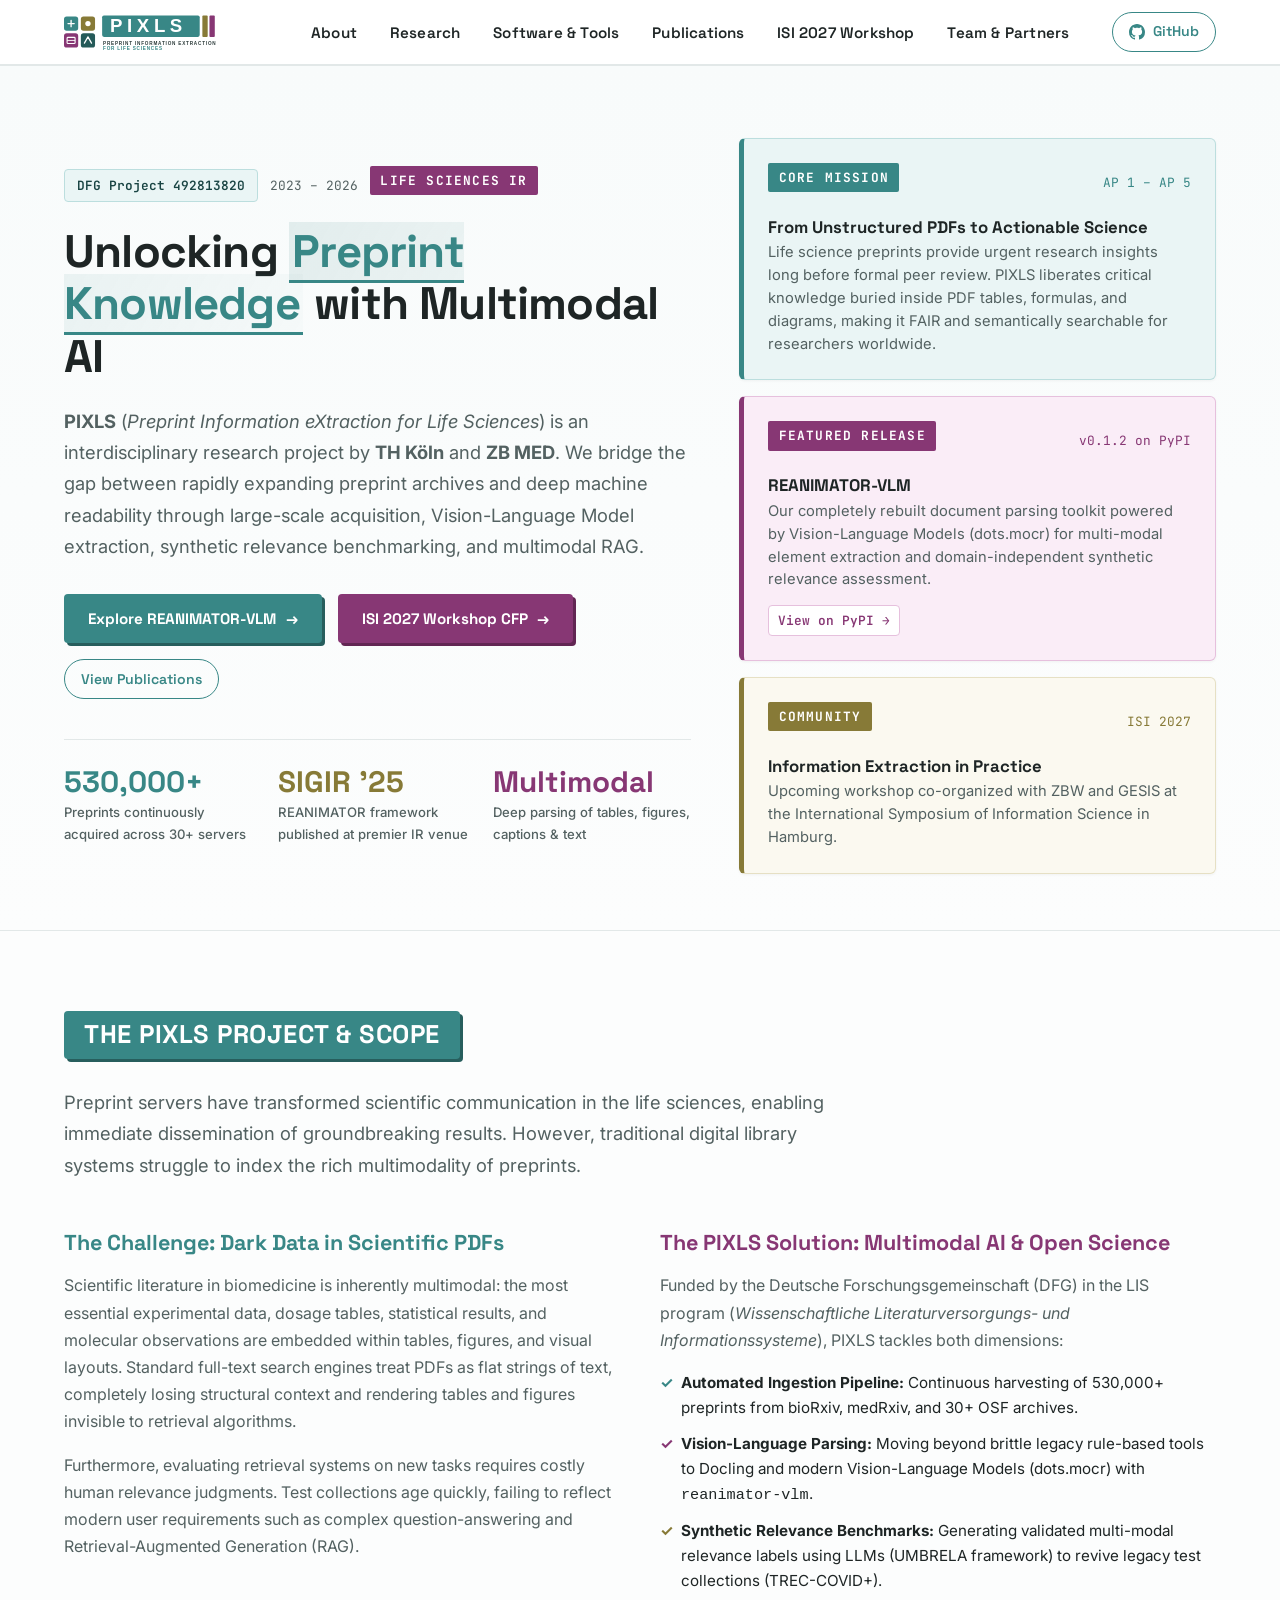
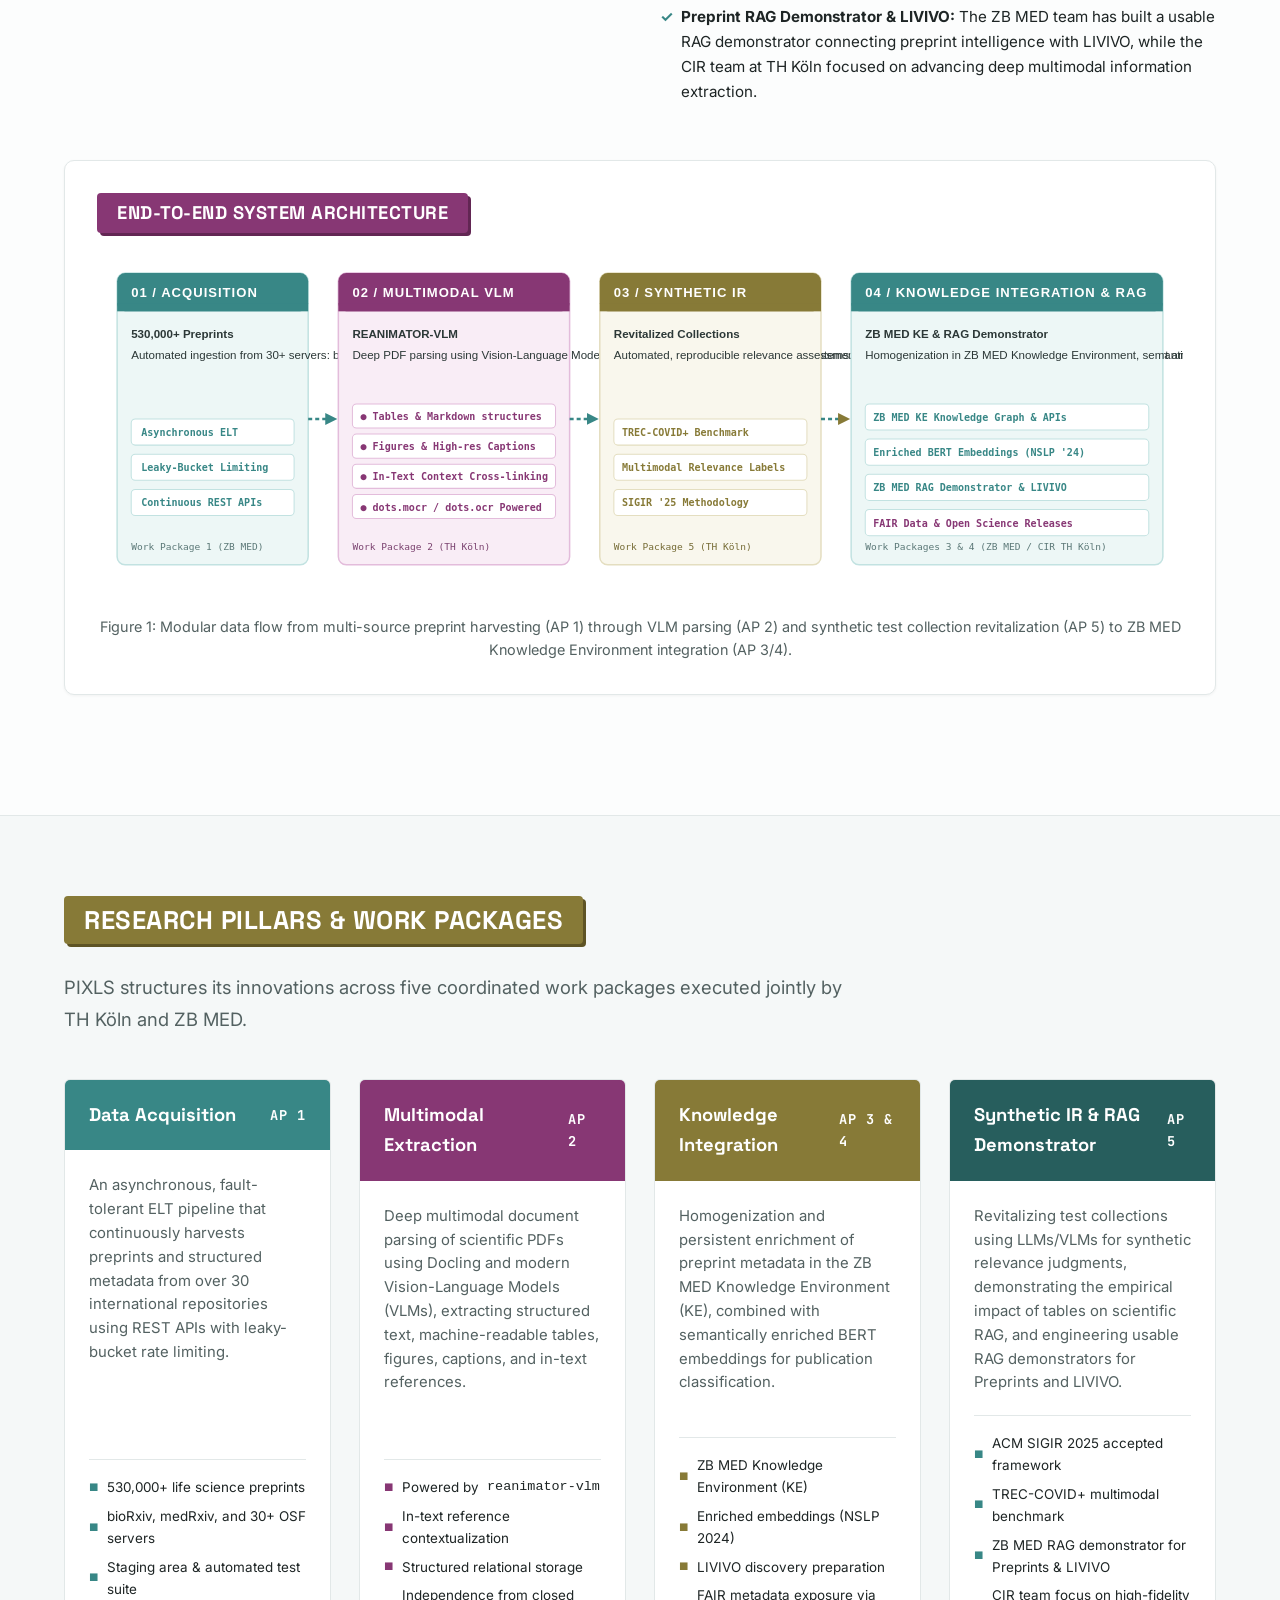
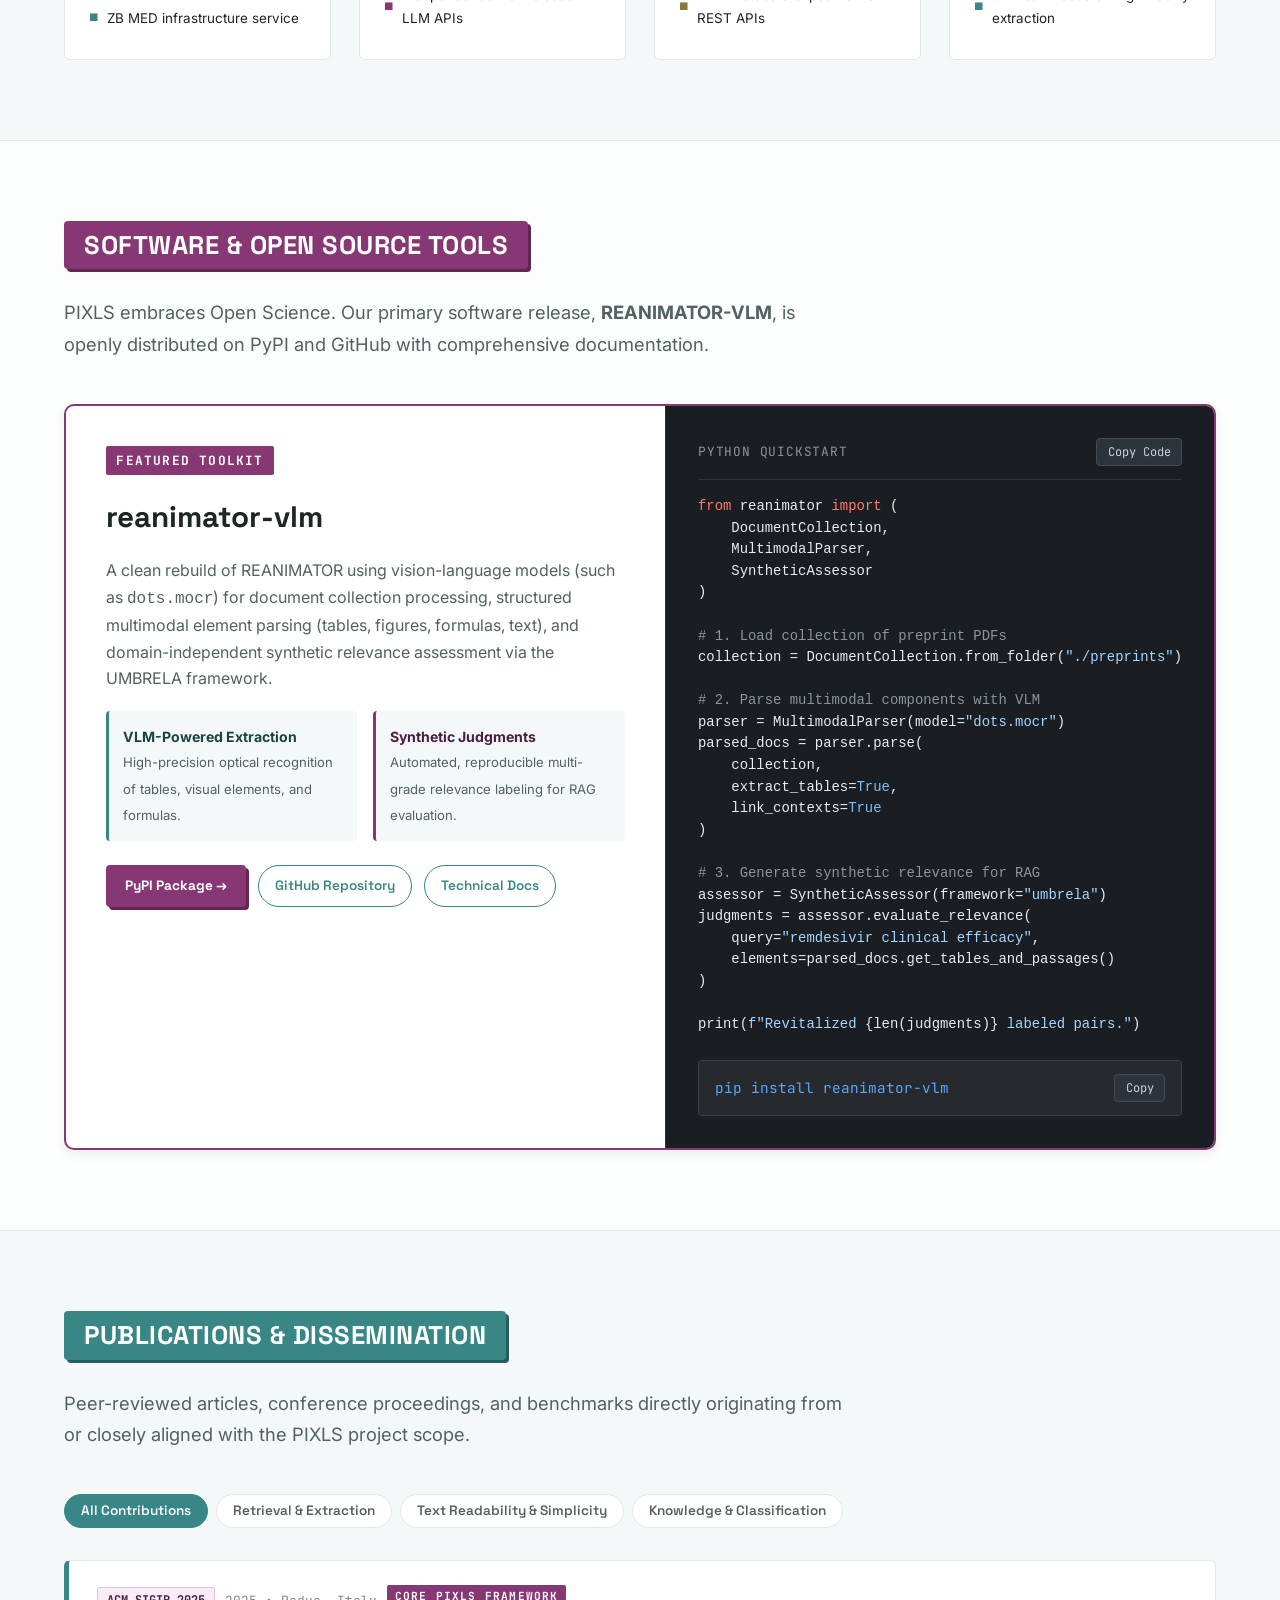
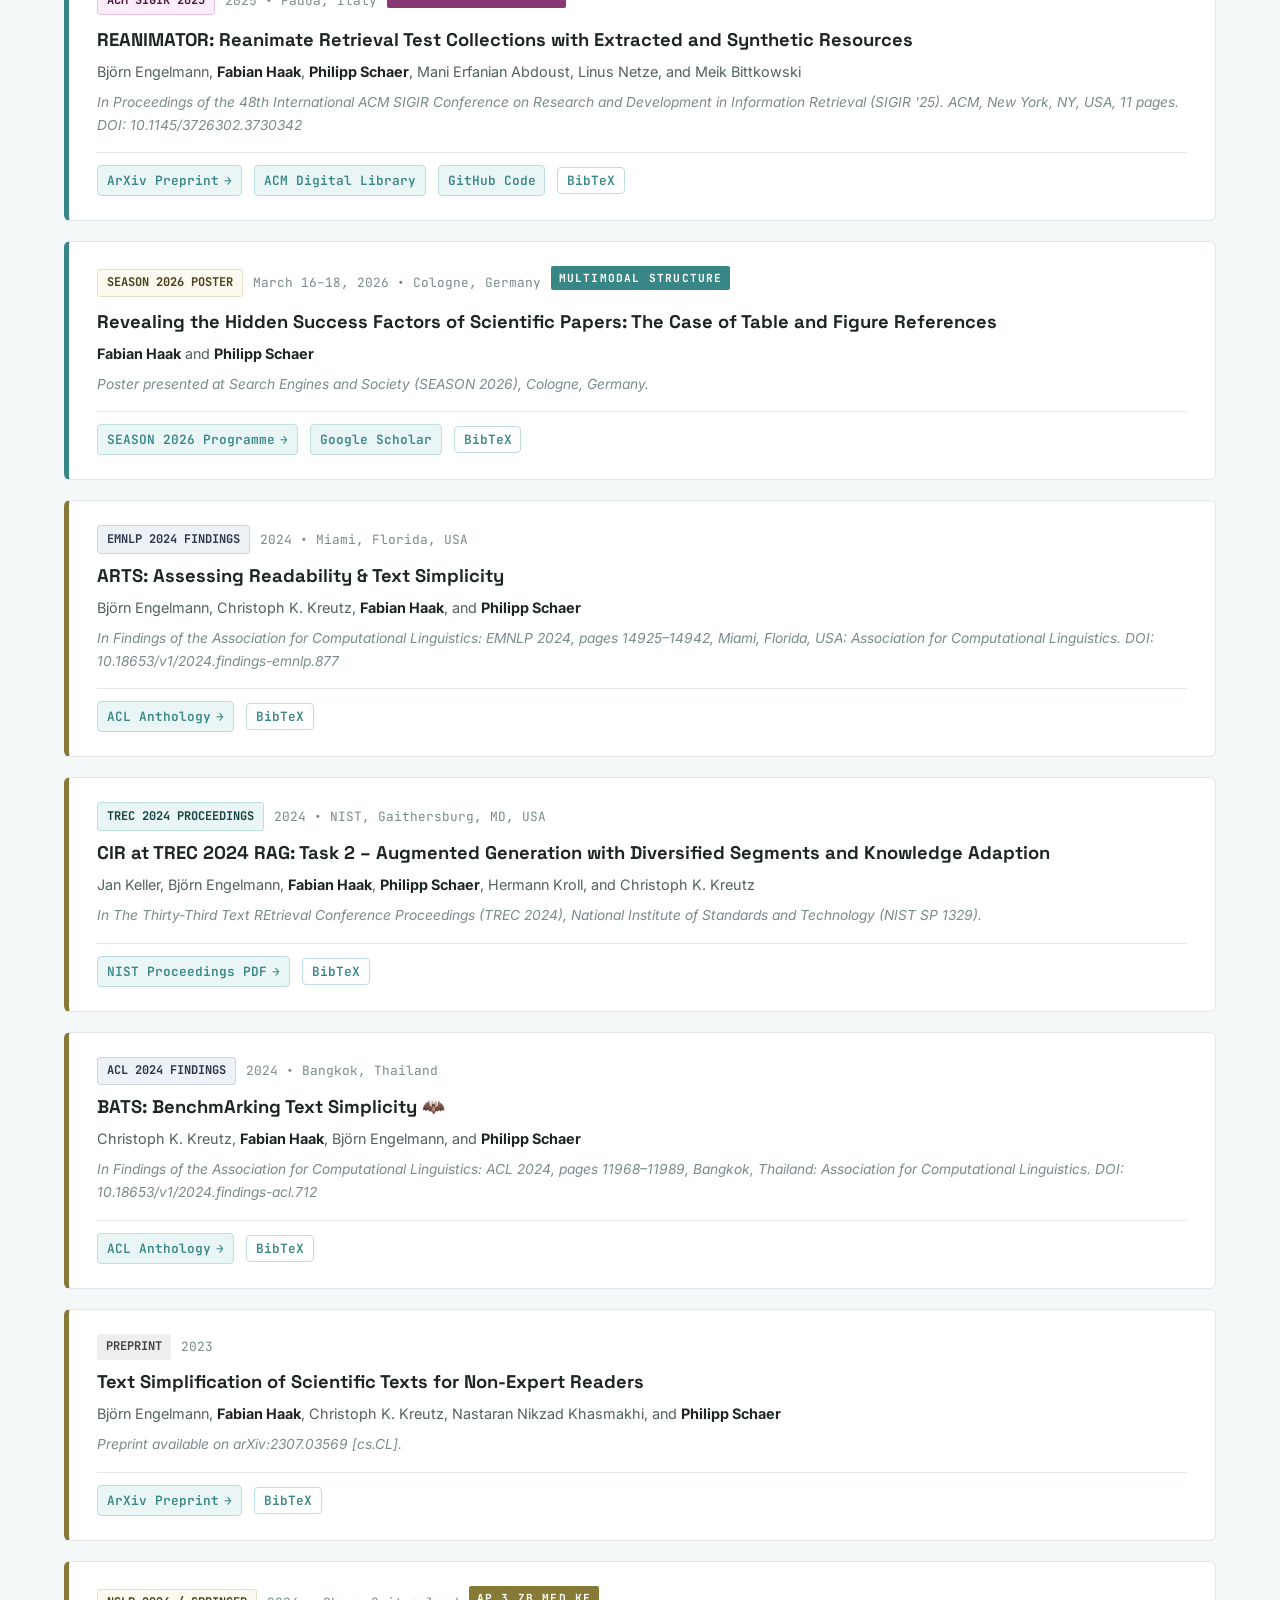
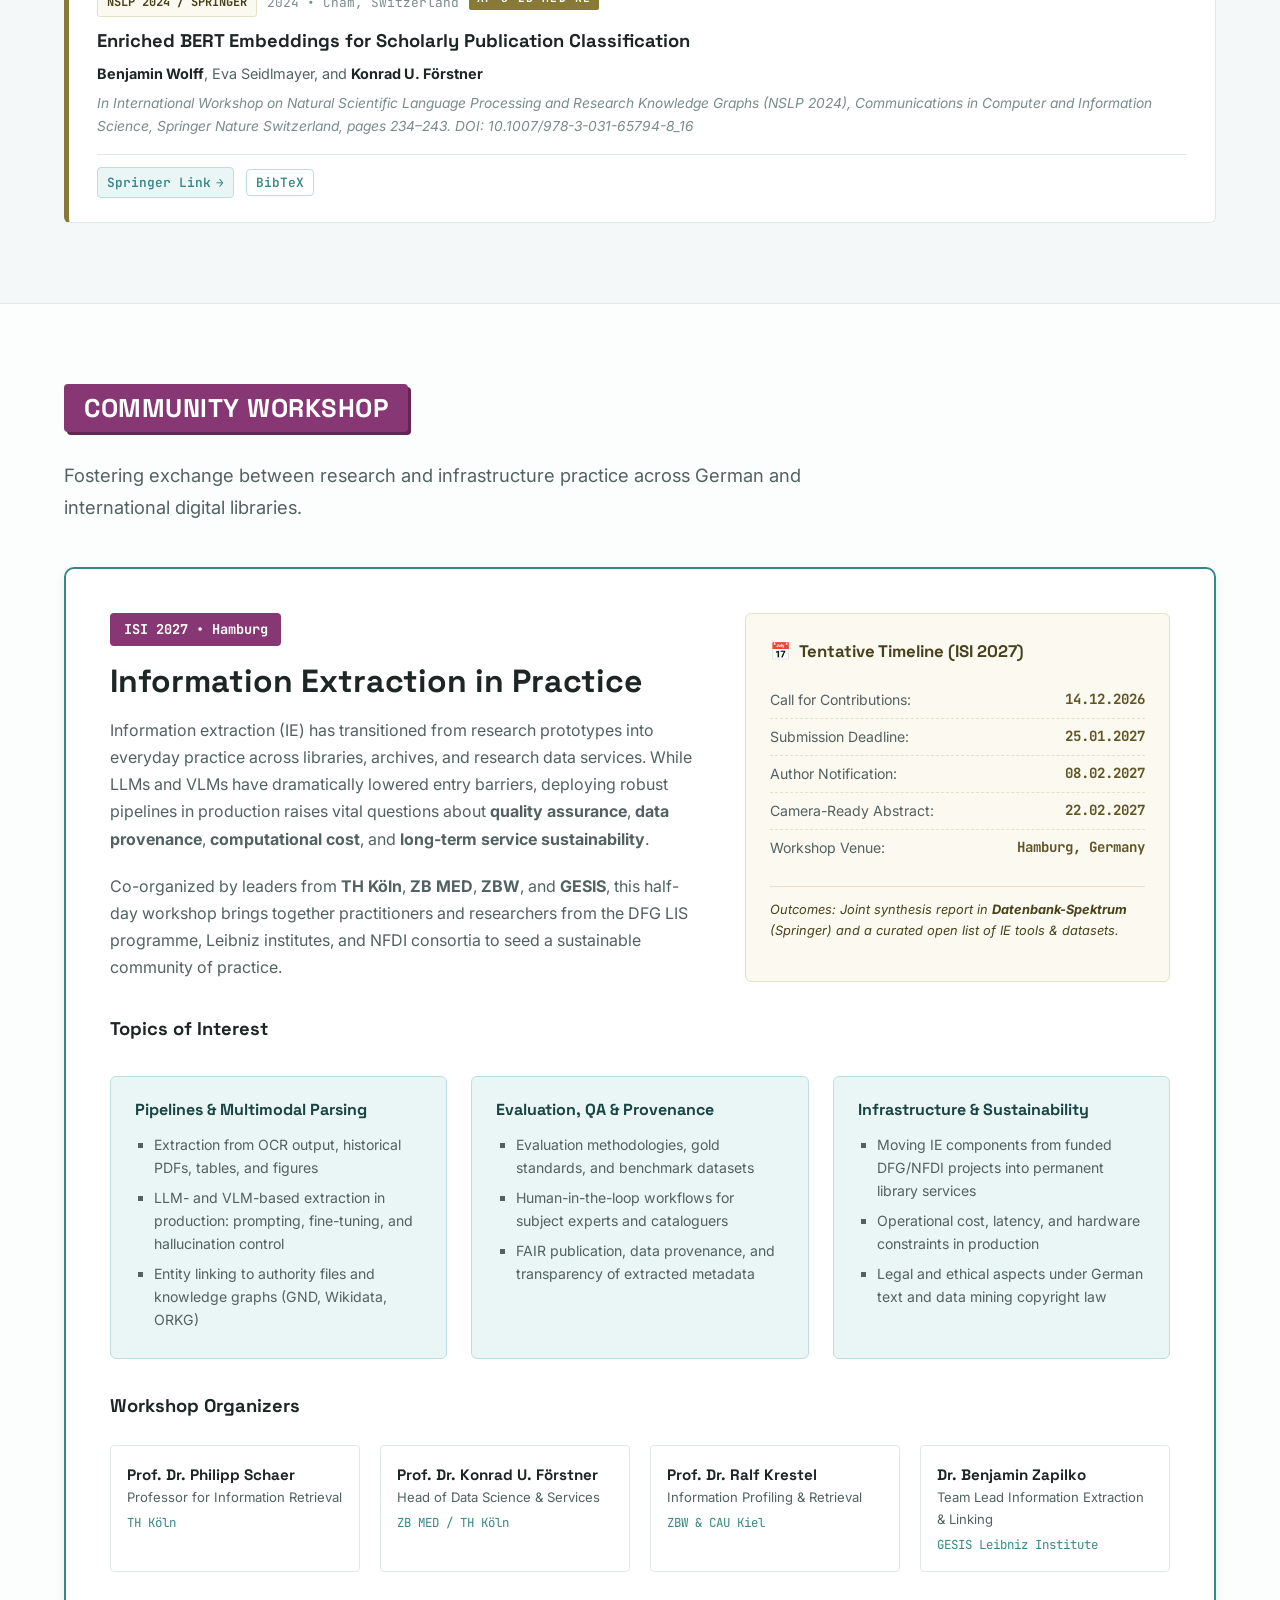
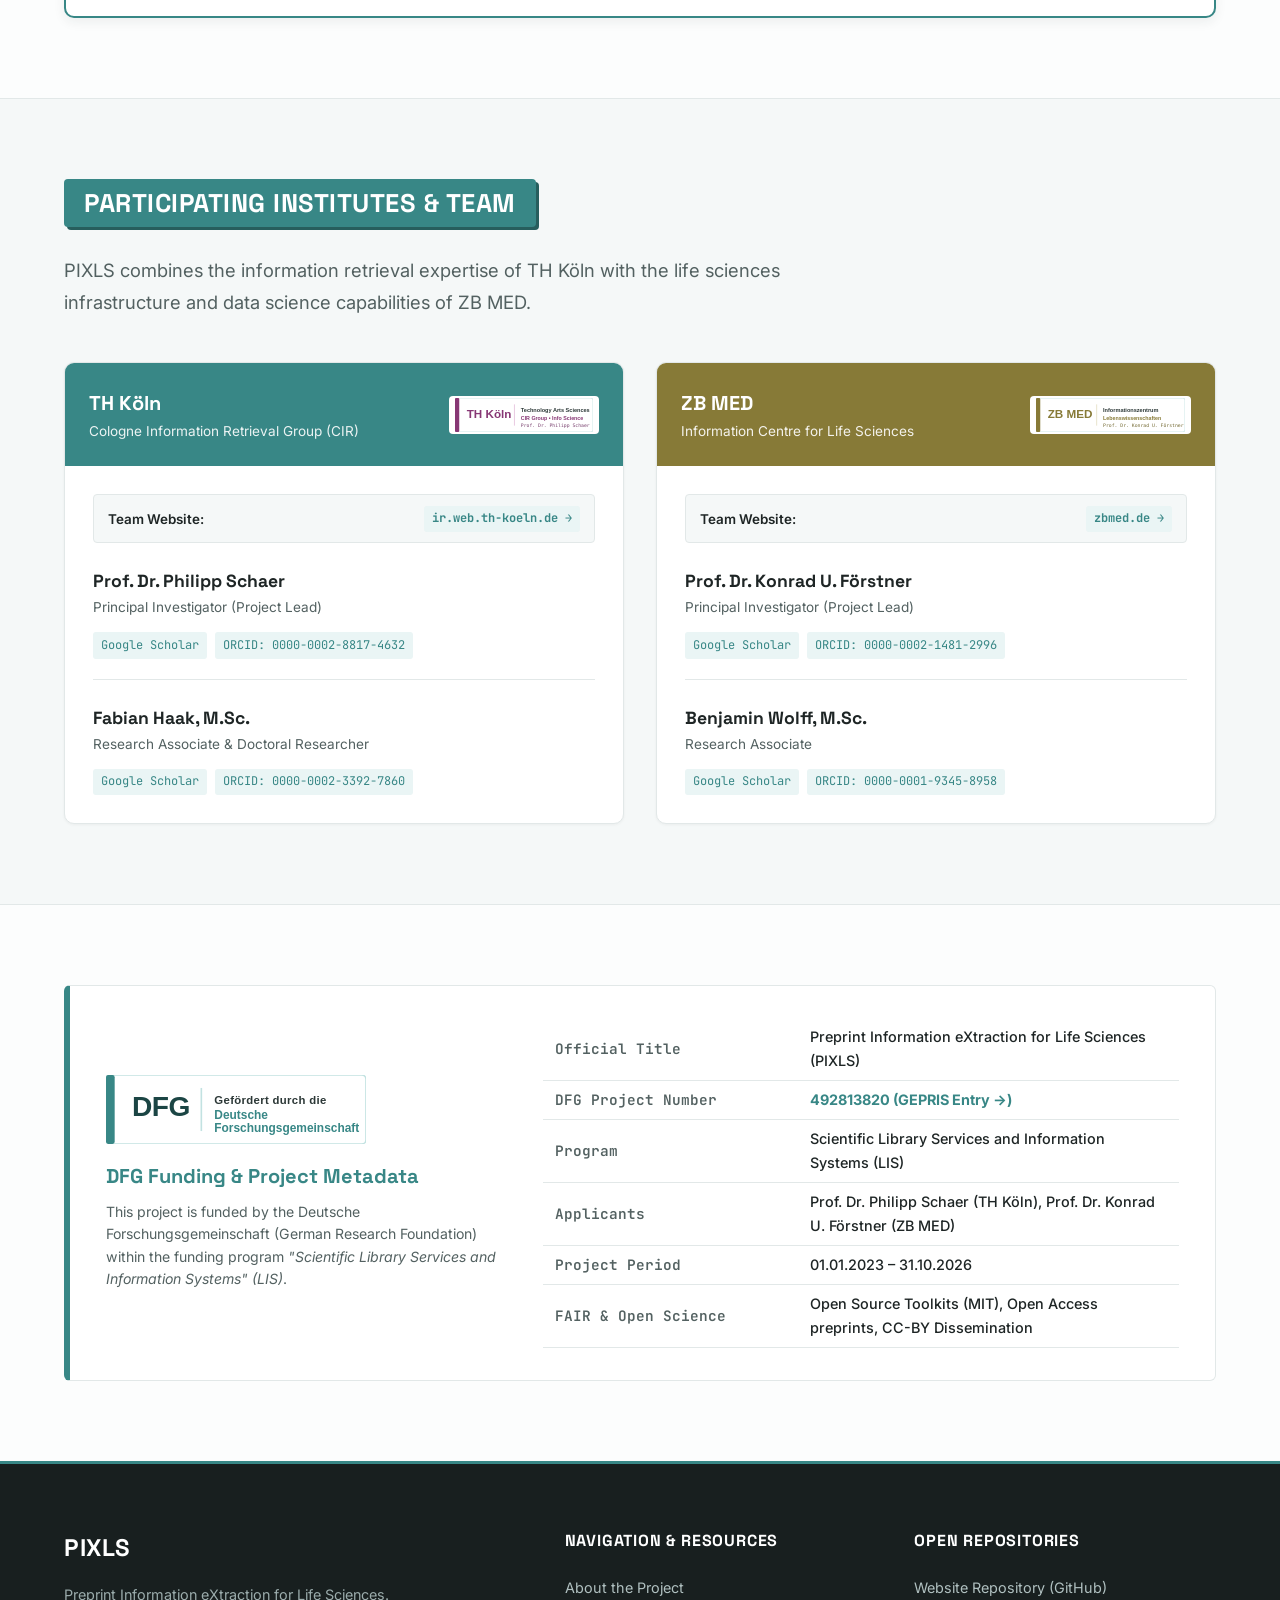
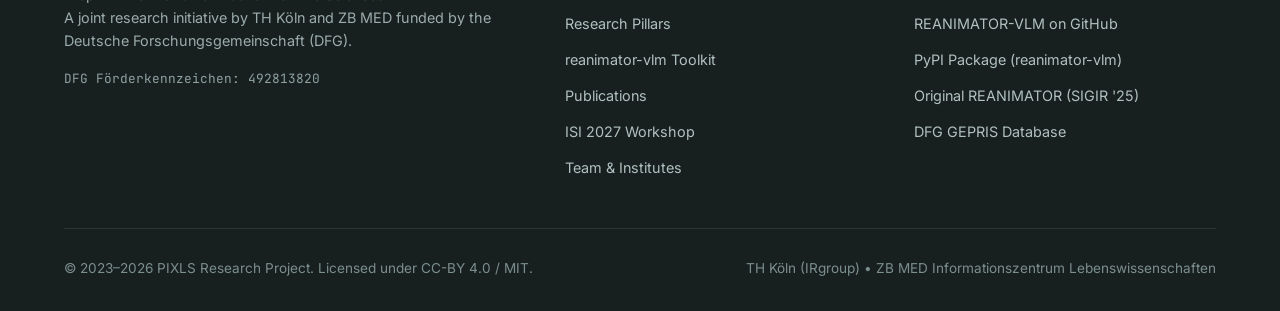
==== commit dc9ee1a6: "update: Align project scope, publications, team profiles, and demonstrators - Removed all references" ====
--- a/index.html
+++ b/index.html
@@ -193,7 +193,7 @@
             </li>
             <li style="display: flex; gap: 0.5rem; align-items: flex-start;">
               <span style="color: var(--color-primary); font-weight: bold;">✓</span>
-              <span><strong>Generative Multimodal Retrieval:</strong> Experimental evaluation of RAG systems (MIRAGES) showing that tables and context significantly improve answer reliability.</span>
+              <span><strong>Preprint RAG Demonstrator &amp; LIVIVO:</strong> The ZB MED team has built a usable RAG demonstrator connecting preprint intelligence with LIVIVO, while the CIR team at TH Köln focused on advancing deep multimodal information extraction.</span>
             </li>
           </ul>
         </div>
@@ -283,18 +283,18 @@
         <!-- Pillar 4 -->
         <div class="pillar-card">
           <div class="pillar-card-top dark-teal">
-            <span class="pillar-card-title">Synthetic IR &amp; RAG</span>
+            <span class="pillar-card-title">Synthetic IR &amp; RAG Demonstrator</span>
             <span class="pillar-step-code">AP 5</span>
           </div>
           <div class="pillar-card-body">
             <p>
-              Revitalizing test collections using LLMs/VLMs for synthetic relevance judgments, and evaluating multimodal RAG systems (MIRAGES) with parametric weighting between text passages and data tables.
+              Revitalizing test collections using LLMs/VLMs for synthetic relevance judgments, demonstrating the empirical impact of tables on scientific RAG, and engineering usable RAG demonstrators for Preprints and LIVIVO.
             </p>
             <ul class="pillar-features-list">
               <li>ACM SIGIR 2025 accepted framework</li>
               <li>TREC-COVID+ multimodal benchmark</li>
-              <li>MIRAGES experimental retrieval platform</li>
-              <li>Empirical proof of table impact on RAG</li>
+              <li>ZB MED RAG demonstrator for Preprints &amp; LIVIVO</li>
+              <li>CIR team focus on high-fidelity extraction</li>
             </ul>
           </div>
         </div>
@@ -407,14 +407,14 @@
       <!-- Interactive Topic Filter -->
       <div class="filter-bar">
         <button class="filter-btn active" data-filter="all">All Contributions</button>
-        <button class="filter-btn" data-filter="multimodal">Multimodal Parsing &amp; Tables</button>
-        <button class="filter-btn" data-filter="synthetic">Synthetic Relevance &amp; Benchmarks</button>
-        <button class="filter-btn" data-filter="kg">Knowledge Graphs &amp; Embeddings</button>
+        <button class="filter-btn" data-filter="retrieval">Retrieval &amp; Extraction</button>
+        <button class="filter-btn" data-filter="simplicity">Text Readability &amp; Simplicity</button>
+        <button class="filter-btn" data-filter="kg">Knowledge &amp; Classification</button>
       </div>
 
       <div class="publications-list">
-        <!-- Paper 1: SIGIR 2025 REANIMATOR (Core PIXLS) -->
-        <article class="pub-card core-pixls" data-category="multimodal synthetic">
+        <!-- Paper 1: SIGIR 2025 REANIMATOR -->
+        <article class="pub-card core-pixls" data-category="retrieval">
           <div class="pub-meta-top">
             <span class="pub-badge sigir">ACM SIGIR 2025</span>
             <span class="pub-year">2025 • Padua, Italy</span>
@@ -427,7 +427,7 @@
             Björn Engelmann, <strong>Fabian Haak</strong>, <strong>Philipp Schaer</strong>, Mani Erfanian Abdoust, Linus Netze, and Meik Bittkowski
           </p>
           <p class="pub-venue">
-            In Proceedings of the 48th International ACM SIGIR Conference on Research and Development in Information Retrieval (SIGIR '25). DOI: 10.1145/3726302.3730342
+            In Proceedings of the 48th International ACM SIGIR Conference on Research and Development in Information Retrieval (SIGIR '25). ACM, New York, NY, USA, 11 pages. DOI: 10.1145/3726302.3730342
           </p>
           <div class="pub-actions">
             <a href="https://arxiv.org/abs/2504.07584" target="_blank" rel="noopener noreferrer" class="pub-link-btn">
@@ -453,12 +453,12 @@
 }</div>
         </article>
 
-        <!-- Paper 2: Haak & Schaer 2026 (Hidden success factors / tables & figures) -->
-        <article class="pub-card core-pixls" data-category="multimodal">
+        <!-- Paper 2: SEASON 2026 Poster (Hidden Success Factors) -->
+        <article class="pub-card core-pixls" data-category="retrieval">
           <div class="pub-meta-top">
-            <span class="pub-badge pre">Research Article</span>
-            <span class="pub-year">2026</span>
-            <span class="monolith-label" style="font-size: 0.7rem; padding: 0.15rem 0.45rem;">Multimodal Analysis</span>
+            <span class="pub-badge" style="background-color: var(--color-gold-light); color: var(--color-gold-text); border: 1px solid var(--color-gold-border);">SEASON 2026 Poster</span>
+            <span class="pub-year">March 16–18, 2026 • Cologne, Germany</span>
+            <span class="monolith-label" style="font-size: 0.7rem; padding: 0.15rem 0.45rem;">Multimodal Structure</span>
           </div>
           <h3 class="pub-title">
             Revealing the Hidden Success Factors of Scientific Papers: The Case of Table and Figure References
@@ -467,55 +467,161 @@
             <strong>Fabian Haak</strong> and <strong>Philipp Schaer</strong>
           </p>
           <p class="pub-venue">
-            Empirical investigation into multimodal scientific document structures, in-text referencing patterns, and their impact on information discovery and scholarly impact.
+            Poster presented at Search Engines and Society (SEASON 2026), Cologne, Germany.
           </p>
           <div class="pub-actions">
+            <a href="https://searchenginesandsociety.net/season-2026/programme/" target="_blank" rel="noopener noreferrer" class="pub-link-btn">
+              <span>SEASON 2026 Programme</span> &rarr;
+            </a>
             <a href="https://scholar.google.com/citations?user=EqACv2QAAAAJ" target="_blank" rel="noopener noreferrer" class="pub-link-btn">
-              <span>Google Scholar Entry</span> &rarr;
-            </a>
-            <button class="pub-link-btn" onclick="toggleBibtex('bib-haak2026', this)" style="cursor: pointer; background: white;">
+              <span>Google Scholar</span>
+            </a>
+            <button class="pub-link-btn" onclick="toggleBibtex('bib-season26', this)" style="cursor: pointer; background: white;">
               BibTeX
             </button>
           </div>
-          <div id="bib-haak2026" class="bibtex-box">@article{haak2026revealing,
+          <div id="bib-season26" class="bibtex-box">@inproceedings{haak2026revealing,
   author    = {Haak, Fabian and Schaer, Philipp},
-  title     = {Revealing the hidden success factors of scientific papers: the case of table and figure references},
-  year      = {2026}
+  title     = {Revealing the Hidden Success Factors of Scientific Papers: The Case of Table and Figure References},
+  booktitle = {Proceedings of the Conference on Search Engines and Society (SEASON 2026)},
+  year      = {2026},
+  address   = {Cologne, Germany},
+  url       = {https://searchenginesandsociety.net/season-2026/programme/}
 }</div>
         </article>
 
-        <!-- Paper 3: Keller et al. 2026 (Formalized Information Needs) -->
-        <article class="pub-card core-pixls" data-category="synthetic">
+        <!-- Paper 3: EMNLP 2024 Findings (ARTS) -->
+        <article class="pub-card related" data-category="simplicity">
           <div class="pub-meta-top">
-            <span class="pub-badge pre">Research Article</span>
-            <span class="pub-year">2026</span>
-            <span class="monolith-label berry" style="font-size: 0.7rem; padding: 0.15rem 0.45rem;">Synthetic Relevance</span>
+            <span class="pub-badge" style="background-color: #edf2f7; color: #2d3748; border: 1px solid #cbd5e0;">EMNLP 2024 Findings</span>
+            <span class="pub-year">2024 • Miami, Florida, USA</span>
           </div>
           <h3 class="pub-title">
-            Formalized Information Needs Improve Large-Language-Model Relevance Judgments
+            ARTS: Assessing Readability &amp; Text Simplicity
           </h3>
           <p class="pub-authors">
-            Jan Keller, Maik Fröbe, Björn Engelmann, <strong>Fabian Haak</strong>, Timo Breuer, Birger Larsen, and <strong>Philipp Schaer</strong>
+            Björn Engelmann, Christoph K. Kreutz, <strong>Fabian Haak</strong>, and <strong>Philipp Schaer</strong>
           </p>
           <p class="pub-venue">
-            Investigation of structured prompt formulation and formalized criteria to enhance reliability and calibration of LLM-generated relevance labels in IR evaluation.
+            In Findings of the Association for Computational Linguistics: EMNLP 2024, pages 14925–14942, Miami, Florida, USA: Association for Computational Linguistics. DOI: 10.18653/v1/2024.findings-emnlp.877
           </p>
           <div class="pub-actions">
-            <a href="https://scholar.google.com/citations?user=EqACv2QAAAAJ" target="_blank" rel="noopener noreferrer" class="pub-link-btn">
-              <span>Google Scholar Entry</span> &rarr;
-            </a>
-            <button class="pub-link-btn" onclick="toggleBibtex('bib-keller2026', this)" style="cursor: pointer; background: white;">
+            <a href="https://doi.org/10.18653/v1/2024.findings-emnlp.877" target="_blank" rel="noopener noreferrer" class="pub-link-btn">
+              <span>ACL Anthology</span> &rarr;
+            </a>
+            <button class="pub-link-btn" onclick="toggleBibtex('bib-arts24', this)" style="cursor: pointer; background: white;">
               BibTeX
             </button>
           </div>
-          <div id="bib-keller2026" class="bibtex-box">@article{keller2026formalized,
-  author    = {Keller, Jan and Fr{\"o}be, Maik and Engelmann, Bj{\"o}rn and Haak, Fabian and Breuer, Timo and Larsen, Birger and Schaer, Philipp},
-  title     = {Formalized Information Needs Improve Large-Language-Model Relevance Judgments},
-  year      = {2026}
+          <div id="bib-arts24" class="bibtex-box">@inproceedings{engelmann2024arts,
+  author    = {Engelmann, Bj{\"o}rn and Kreutz, Christoph K. and Haak, Fabian and Schaer, Philipp},
+  title     = {ARTS: Assessing Readability \& Text Simplicity},
+  booktitle = {Findings of the Association for Computational Linguistics: EMNLP 2024},
+  pages     = {14925--14942},
+  year      = {2024},
+  doi       = {10.18653/v1/2024.findings-emnlp.877}
 }</div>
         </article>
 
-        <!-- Paper 4: Wolff et al. NSLP 2024 (Enriched BERT Embeddings) -->
+        <!-- Paper 4: TREC 2024 RAG -->
+        <article class="pub-card related" data-category="retrieval">
+          <div class="pub-meta-top">
+            <span class="pub-badge trec">TREC 2024 Proceedings</span>
+            <span class="pub-year">2024 • NIST, Gaithersburg, MD, USA</span>
+          </div>
+          <h3 class="pub-title">
+            CIR at TREC 2024 RAG: Task 2 – Augmented Generation with Diversified Segments and Knowledge Adaption
+          </h3>
+          <p class="pub-authors">
+            Jan Keller, Björn Engelmann, <strong>Fabian Haak</strong>, <strong>Philipp Schaer</strong>, Hermann Kroll, and Christoph K. Kreutz
+          </p>
+          <p class="pub-venue">
+            In The Thirty-Third Text REtrieval Conference Proceedings (TREC 2024), National Institute of Standards and Technology (NIST SP 1329).
+          </p>
+          <div class="pub-actions">
+            <a href="https://trec.nist.gov/pubs/trec33/papers/CIR.rag.pdf" target="_blank" rel="noopener noreferrer" class="pub-link-btn">
+              <span>NIST Proceedings PDF</span> &rarr;
+            </a>
+            <button class="pub-link-btn" onclick="toggleBibtex('bib-trec24', this)" style="cursor: pointer; background: white;">
+              BibTeX
+            </button>
+          </div>
+          <div id="bib-trec24" class="bibtex-box">@inproceedings{keller2024cir,
+  author    = {Keller, Jan and Engelmann, Bj{\"o}rn and Haak, Fabian and Schaer, Philipp and Kroll, Hermann and Kreutz, Christoph K.},
+  title     = {CIR at TREC 2024 RAG: Task 2 - Augmented Generation with Diversified Segments and Knowledge Adaption},
+  booktitle = {The Thirty-Third Text REtrieval Conference Proceedings (TREC 2024)},
+  series    = {NIST Special Publication 1329},
+  year      = {2024},
+  url       = {https://trec.nist.gov/pubs/trec33/papers/CIR.rag.pdf}
+}</div>
+        </article>
+
+        <!-- Paper 5: ACL 2024 Findings (BATS) -->
+        <article class="pub-card related" data-category="simplicity">
+          <div class="pub-meta-top">
+            <span class="pub-badge" style="background-color: #edf2f7; color: #2d3748; border: 1px solid #cbd5e0;">ACL 2024 Findings</span>
+            <span class="pub-year">2024 • Bangkok, Thailand</span>
+          </div>
+          <h3 class="pub-title">
+            BATS: BenchmArking Text Simplicity 🦇
+          </h3>
+          <p class="pub-authors">
+            Christoph K. Kreutz, <strong>Fabian Haak</strong>, Björn Engelmann, and <strong>Philipp Schaer</strong>
+          </p>
+          <p class="pub-venue">
+            In Findings of the Association for Computational Linguistics: ACL 2024, pages 11968–11989, Bangkok, Thailand: Association for Computational Linguistics. DOI: 10.18653/v1/2024.findings-acl.712
+          </p>
+          <div class="pub-actions">
+            <a href="https://doi.org/10.18653/v1/2024.findings-acl.712" target="_blank" rel="noopener noreferrer" class="pub-link-btn">
+              <span>ACL Anthology</span> &rarr;
+            </a>
+            <button class="pub-link-btn" onclick="toggleBibtex('bib-bats24', this)" style="cursor: pointer; background: white;">
+              BibTeX
+            </button>
+          </div>
+          <div id="bib-bats24" class="bibtex-box">@inproceedings{kreutz2024bats,
+  author    = {Kreutz, Christoph K. and Haak, Fabian and Engelmann, Bj{\"o}rn and Schaer, Philipp},
+  title     = {BATS: BenchmArking Text Simplicity},
+  booktitle = {Findings of the Association for Computational Linguistics: ACL 2024},
+  pages     = {11968--11989},
+  year      = {2024},
+  doi       = {10.18653/v1/2024.findings-acl.712}
+}</div>
+        </article>
+
+        <!-- Paper 6: Text Simplification Preprint 2023 -->
+        <article class="pub-card related" data-category="simplicity">
+          <div class="pub-meta-top">
+            <span class="pub-badge pre">Preprint</span>
+            <span class="pub-year">2023</span>
+          </div>
+          <h3 class="pub-title">
+            Text Simplification of Scientific Texts for Non-Expert Readers
+          </h3>
+          <p class="pub-authors">
+            Björn Engelmann, <strong>Fabian Haak</strong>, Christoph K. Kreutz, Nastaran Nikzad Khasmakhi, and <strong>Philipp Schaer</strong>
+          </p>
+          <p class="pub-venue">
+            Preprint available on arXiv:2307.03569 [cs.CL].
+          </p>
+          <div class="pub-actions">
+            <a href="https://arxiv.org/abs/2307.03569" target="_blank" rel="noopener noreferrer" class="pub-link-btn">
+              <span>ArXiv Preprint</span> &rarr;
+            </a>
+            <button class="pub-link-btn" onclick="toggleBibtex('bib-simpl23', this)" style="cursor: pointer; background: white;">
+              BibTeX
+            </button>
+          </div>
+          <div id="bib-simpl23" class="bibtex-box">@article{engelmann2023text,
+  author    = {Engelmann, Bj{\"o}rn and Haak, Fabian and Kreutz, Christoph K. and Khasmakhi, Nastaran Nikzad and Schaer, Philipp},
+  title     = {Text Simplification of Scientific Texts for Non-Expert Readers},
+  journal   = {arXiv preprint arXiv:2307.03569},
+  year      = {2023},
+  url       = {https://arxiv.org/abs/2307.03569}
+}</div>
+        </article>
+
+        <!-- Paper 7: Wolff et al. NSLP 2024 -->
         <article class="pub-card related" data-category="kg">
           <div class="pub-meta-top">
             <span class="pub-badge nslp">NSLP 2024 / Springer</span>
@@ -529,7 +635,7 @@
             <strong>Benjamin Wolff</strong>, Eva Seidlmayer, and <strong>Konrad U. Förstner</strong>
           </p>
           <p class="pub-venue">
-            In International Workshop on Natural Scientific Language Processing and Research Knowledge Graphs (NSLP 2024), Communications in Computer and Information Science, Springer Nature Switzerland, pp. 234–243. DOI: 10.1007/978-3-031-65794-8_16
+            In International Workshop on Natural Scientific Language Processing and Research Knowledge Graphs (NSLP 2024), Communications in Computer and Information Science, Springer Nature Switzerland, pages 234–243. DOI: 10.1007/978-3-031-65794-8_16
           </p>
           <div class="pub-actions">
             <a href="https://link.springer.com/chapter/10.1007/978-3-031-65794-8_16" target="_blank" rel="noopener noreferrer" class="pub-link-btn">
@@ -547,39 +653,6 @@
   year      = {2024},
   publisher = {Springer Nature Switzerland},
   doi       = {10.1007/978-3-031-65794-8_16}
-}</div>
-        </article>
-
-        <!-- Paper 5: Keller et al. TREC 2024 RAG -->
-        <article class="pub-card related" data-category="multimodal synthetic">
-          <div class="pub-meta-top">
-            <span class="pub-badge trec">TREC 2024 Proceedings</span>
-            <span class="pub-year">2024 • NIST, Gaithersburg, USA</span>
-          </div>
-          <h3 class="pub-title">
-            CIR at TREC 2024 RAG: Task 2 – Augmented Generation with Diversified Segments and Knowledge Adaption
-          </h3>
-          <p class="pub-authors">
-            Jan Keller, Björn Engelmann, <strong>Fabian Haak</strong>, <strong>Philipp Schaer</strong>, Hermann Kroll, and Christoph K. Kreutz
-          </p>
-          <p class="pub-venue">
-            In The Thirty-Third Text REtrieval Conference Proceedings (TREC 2024), National Institute of Standards and Technology (NIST SP 1329).
-          </p>
-          <div class="pub-actions">
-            <a href="https://trec.nist.gov/pubs/trec33/papers/CIR.rag.pdf" target="_blank" rel="noopener noreferrer" class="pub-link-btn">
-              <span>NIST Proceedings PDF</span> &rarr;
-            </a>
-            <button class="pub-link-btn" onclick="toggleBibtex('bib-trec24', this)" style="cursor: pointer; background: white;">
-              BibTeX
-            </button>
-          </div>
-          <div id="bib-trec24" class="bibtex-box">@inproceedings{keller2024cir,
-  author    = {Keller, Jan and Engelmann, Bj{\"o}rn and Haak, Fabian and Schaer, Philipp and Kroll, Hermann and Kreutz, Christoph K.},
-  title     = {CIR at TREC 2024 RAG: Task 2 - Augmented Generation with Diversified Segments and Knowledge Adaption},
-  booktitle = {The Thirty-Third Text REtrieval Conference Proceedings (TREC 2024)},
-  series    = {NIST Special Publication 1329},
-  year      = {2024},
-  url       = {https://trec.nist.gov/pubs/trec33/papers/CIR.rag.pdf}
 }</div>
         </article>
       </div>
@@ -719,26 +792,29 @@
       </div>
 
       <div class="team-grid">
-        <!-- Partner 1: TH Köln -->
+        <!-- Partner 1: TH Köln (CIR) -->
         <div class="institute-card">
           <div class="inst-header th-koeln">
             <div>
               <h3 class="inst-title">TH Köln</h3>
-              <p class="inst-subtitle">Information Retrieval Research Group (IRgroup)</p>
+              <p class="inst-subtitle">Cologne Information Retrieval Group (CIR)</p>
             </div>
             <img src="assets/img/th-koeln-emblem.svg" alt="TH Köln Emblem" style="height: 38px; width: auto; background: white; padding: 2px 6px; border-radius: 4px;">
           </div>
           <div class="inst-body">
+            <!-- Team Website Link -->
+            <div style="background: var(--color-surface-subtle); padding: 0.65rem 0.9rem; border-radius: var(--radius-sm); border: 1px solid var(--color-border-subtle); display: flex; align-items: center; justify-content: space-between;">
+              <span style="font-size: 0.84rem; font-weight: 600; color: var(--color-text-main);">Team Website:</span>
+              <a href="https://ir.web.th-koeln.de/" target="_blank" rel="noopener noreferrer" class="link-tag" style="font-weight: 700;">ir.web.th-koeln.de &rarr;</a>
+            </div>
+
             <!-- Philipp Schaer -->
             <div class="person-profile">
               <h4 class="person-name">Prof. Dr. Philipp Schaer</h4>
               <p class="person-title">Principal Investigator (Project Lead)</p>
-              <p style="font-size: 0.88rem; color: var(--color-text-muted);">
-                Professor of Information Retrieval at the Faculty of Information Science and Communication Studies. Research focuses on information extraction for retrieval purposes, value-added digital library services, and synthetic evaluation.
-              </p>
               <div class="person-links">
-                <a href="mailto:philipp.schaer@th-koeln.de" class="link-tag">Email</a>
-                <a href="https://ir.web.th-koeln.de/" target="_blank" rel="noopener noreferrer" class="link-tag">IRgroup Site</a>
+                <a href="https://scholar.google.com/citations?user=XTjmqCwAAAAJ" target="_blank" rel="noopener noreferrer" class="link-tag">Google Scholar</a>
+                <a href="https://orcid.org/0000-0002-8817-4632" target="_blank" rel="noopener noreferrer" class="link-tag">ORCID: 0000-0002-8817-4632</a>
               </div>
             </div>
 
@@ -746,13 +822,9 @@
             <div class="person-profile">
               <h4 class="person-name">Fabian Haak, M.Sc.</h4>
               <p class="person-title">Research Associate &amp; Doctoral Researcher</p>
-              <p style="font-size: 0.88rem; color: var(--color-text-muted);">
-                Researcher at TH Köln focusing on multimodal document parsing, Vision-Language Model architectures for scientific literature, table extraction, and <code>reanimator-vlm</code>.
-              </p>
               <div class="person-links">
-                <a href="mailto:fabian.haak@th-koeln.de" class="link-tag">Email</a>
                 <a href="https://scholar.google.com/citations?user=EqACv2QAAAAJ" target="_blank" rel="noopener noreferrer" class="link-tag">Google Scholar</a>
-                <a href="https://github.com/irgroup/REANIMATOR-VLM" target="_blank" rel="noopener noreferrer" class="link-tag">GitHub</a>
+                <a href="https://orcid.org/0000-0002-3392-7860" target="_blank" rel="noopener noreferrer" class="link-tag">ORCID: 0000-0002-3392-7860</a>
               </div>
             </div>
           </div>
@@ -768,16 +840,19 @@
             <img src="assets/img/zbmed-emblem.svg" alt="ZB MED Emblem" style="height: 38px; width: auto; background: white; padding: 2px 6px; border-radius: 4px;">
           </div>
           <div class="inst-body">
+            <!-- Team Website Link -->
+            <div style="background: var(--color-surface-subtle); padding: 0.65rem 0.9rem; border-radius: var(--radius-sm); border: 1px solid var(--color-border-subtle); display: flex; align-items: center; justify-content: space-between;">
+              <span style="font-size: 0.84rem; font-weight: 600; color: var(--color-text-main);">Team Website:</span>
+              <a href="https://www.zbmed.de/" target="_blank" rel="noopener noreferrer" class="link-tag" style="font-weight: 700;">zbmed.de &rarr;</a>
+            </div>
+
             <!-- Konrad Förstner -->
             <div class="person-profile">
               <h4 class="person-name">Prof. Dr. Konrad U. Förstner</h4>
               <p class="person-title">Principal Investigator (Project Lead)</p>
-              <p style="font-size: 0.88rem; color: var(--color-text-muted);">
-                Head of Data Science &amp; Services at ZB MED and Professor of Information &amp; Data Literacy at TH Köln. Expertise in biomedical knowledge graphs, open research infrastructures, and data science in the life sciences.
-              </p>
               <div class="person-links">
-                <a href="mailto:foerstner@zbmed.de" class="link-tag">Email</a>
-                <a href="https://www.zbmed.de/" target="_blank" rel="noopener noreferrer" class="link-tag">ZB MED Portal</a>
+                <a href="https://scholar.google.com/citations?user=n-GoW_IAAAAJ" target="_blank" rel="noopener noreferrer" class="link-tag">Google Scholar</a>
+                <a href="https://orcid.org/0000-0002-1481-2996" target="_blank" rel="noopener noreferrer" class="link-tag">ORCID: 0000-0002-1481-2996</a>
               </div>
             </div>
 
@@ -785,12 +860,9 @@
             <div class="person-profile">
               <h4 class="person-name">Benjamin Wolff, M.Sc.</h4>
               <p class="person-title">Research Associate</p>
-              <p style="font-size: 0.88rem; color: var(--color-text-muted);">
-                Researcher at ZB MED leading data acquisition pipelines across preprint repositories, Knowledge Environment (KE) integration, and semantically enriched BERT embeddings.
-              </p>
               <div class="person-links">
                 <a href="https://scholar.google.com/citations?hl=en&user=CqeS0DQAAAAJ" target="_blank" rel="noopener noreferrer" class="link-tag">Google Scholar</a>
-                <a href="https://www.zbmed.de/" target="_blank" rel="noopener noreferrer" class="link-tag">ZB MED Profile</a>
+                <a href="https://orcid.org/0000-0001-9345-8958" target="_blank" rel="noopener noreferrer" class="link-tag">ORCID: 0000-0001-9345-8958</a>
               </div>
             </div>
           </div>
@@ -905,3 +977,4 @@
   <script src="assets/js/main.js"></script>
 </body>
 </html>
+
--- a/assets/css/main.css
+++ b/assets/css/main.css
@@ -1352,3 +1352,4 @@
     gap: 2rem;
   }
 }
+
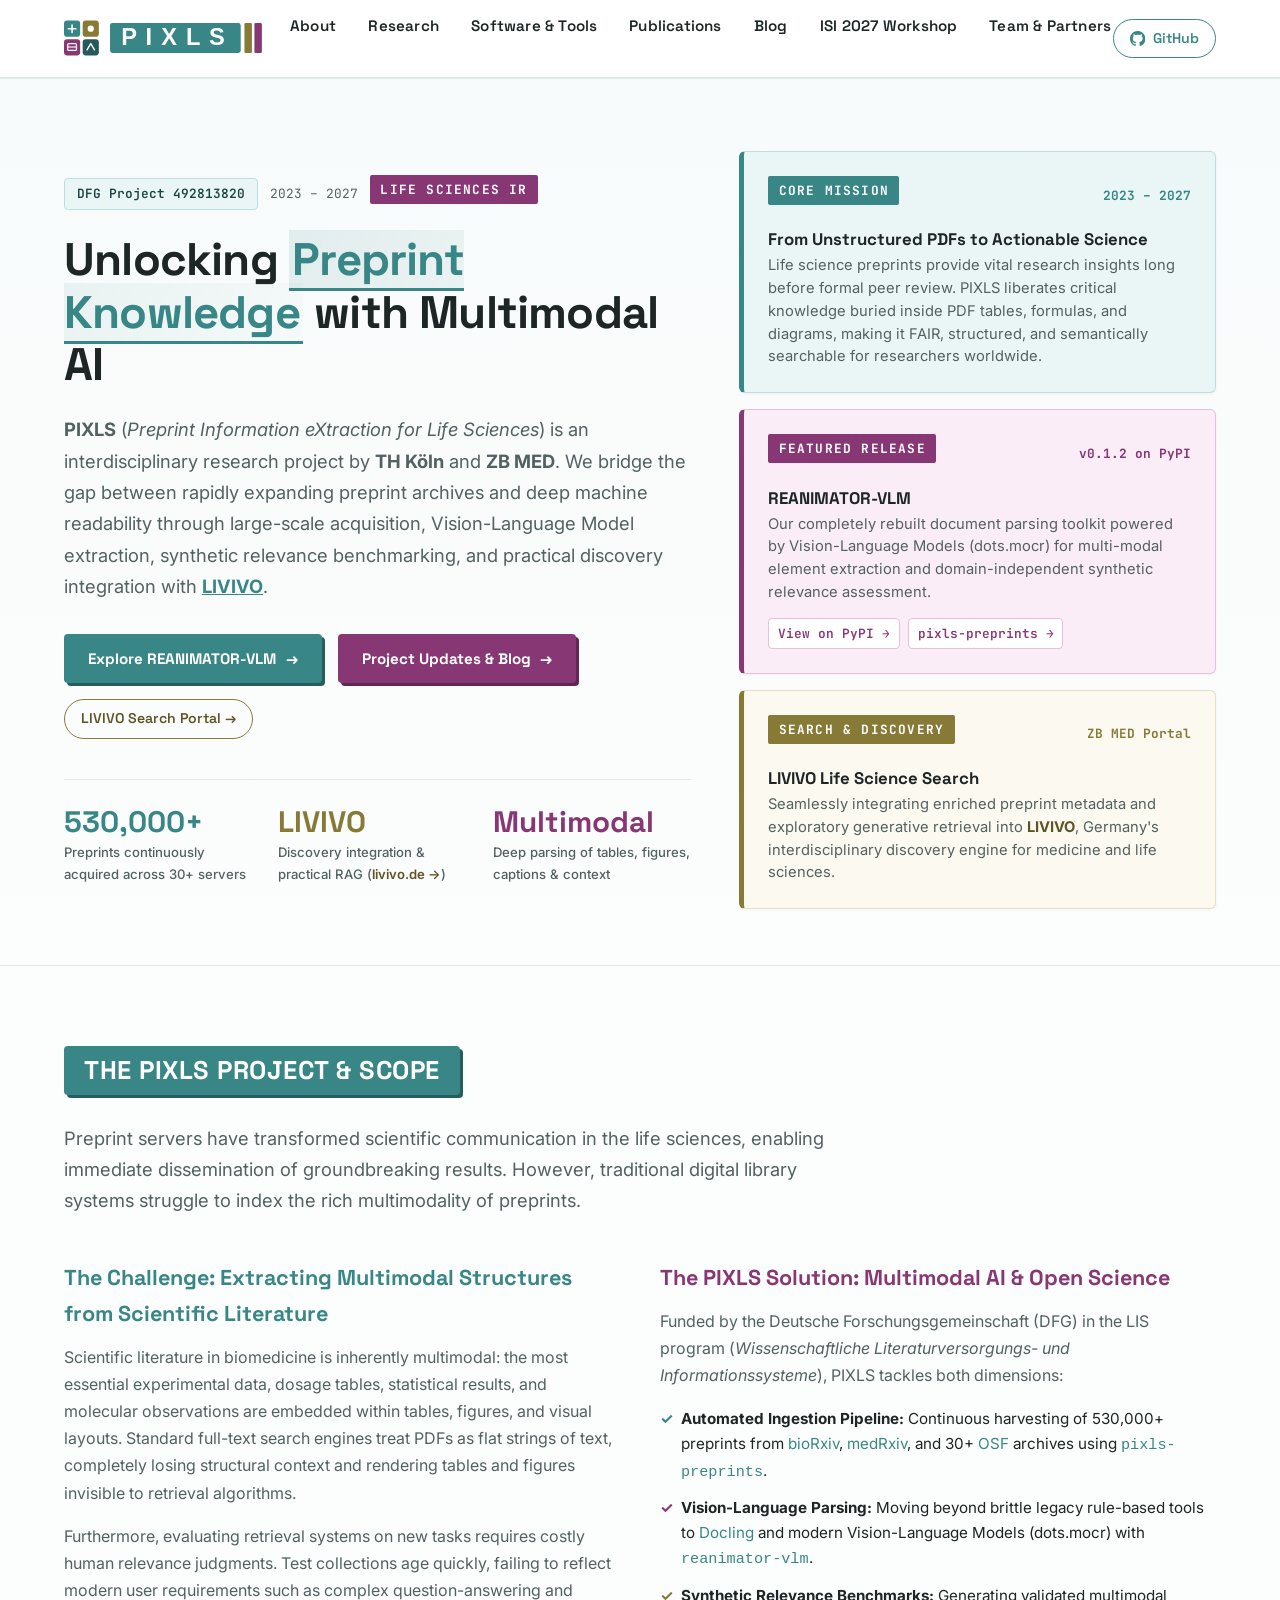
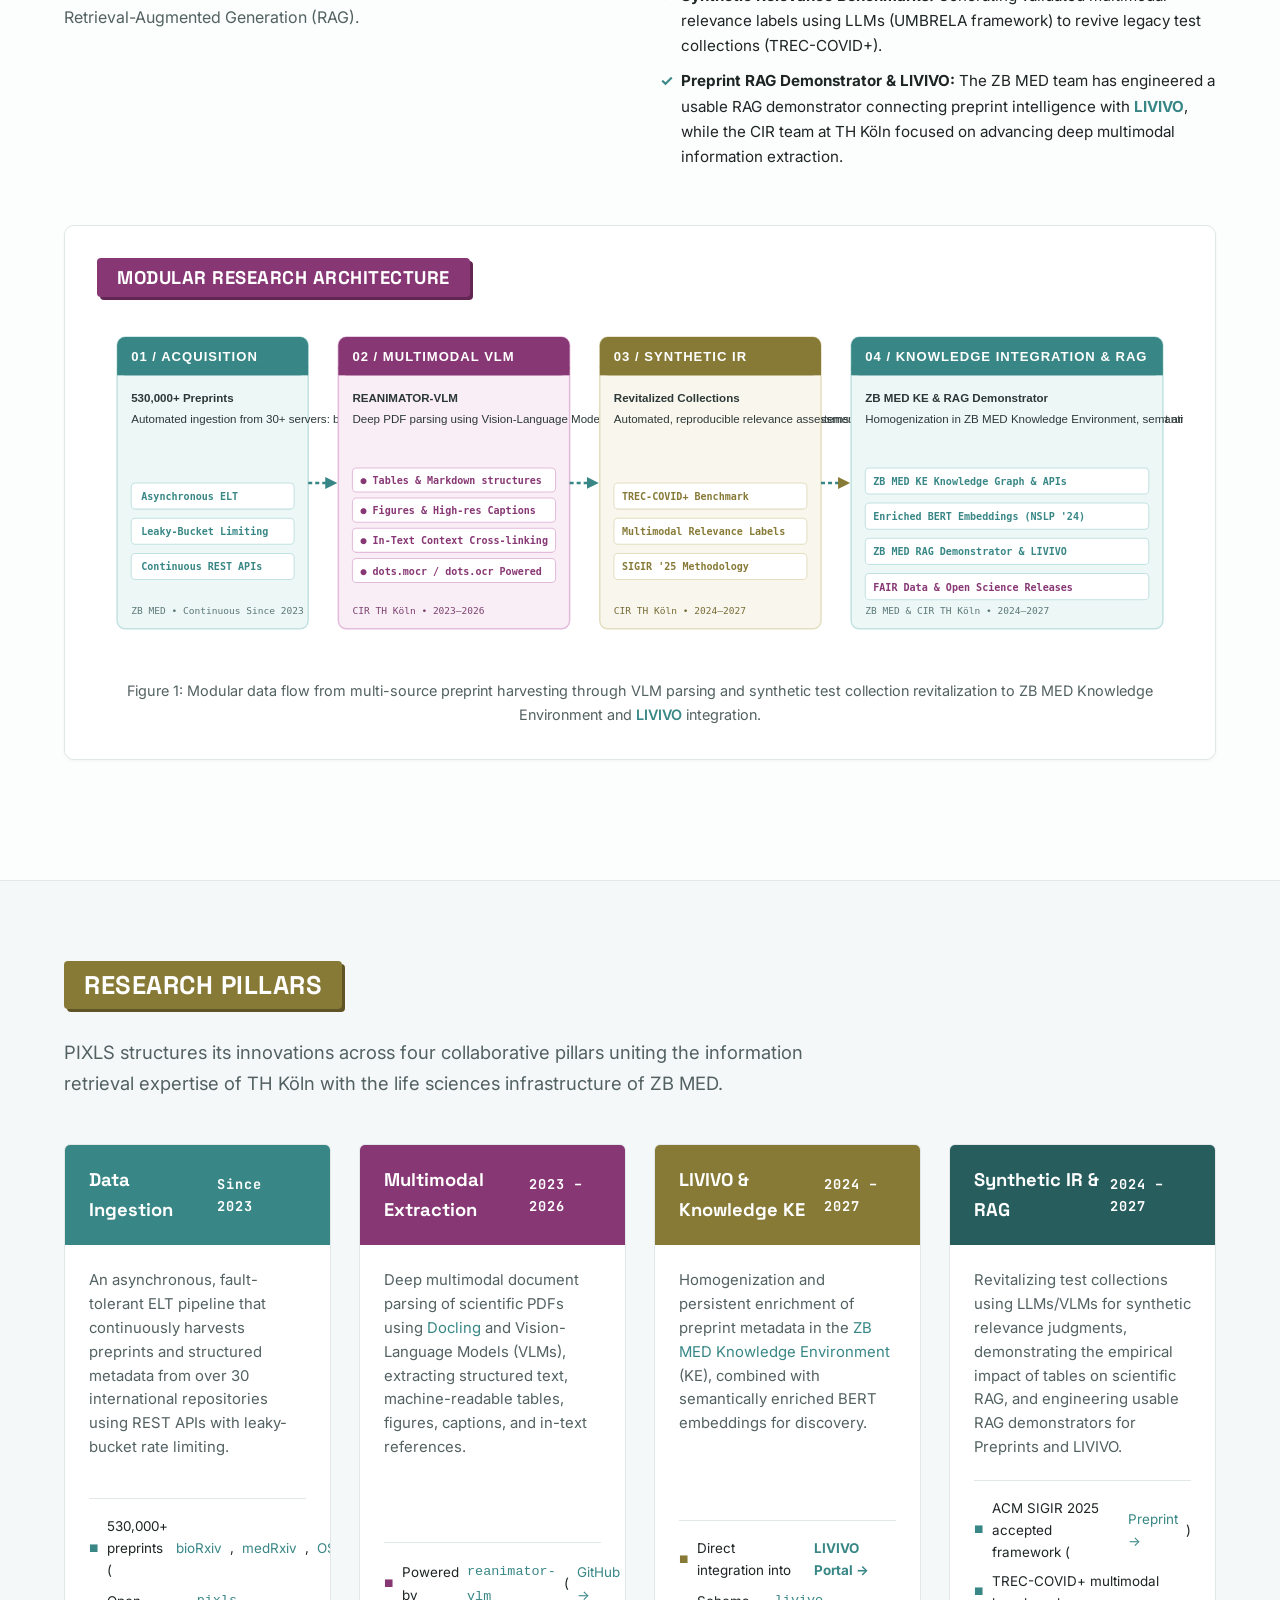
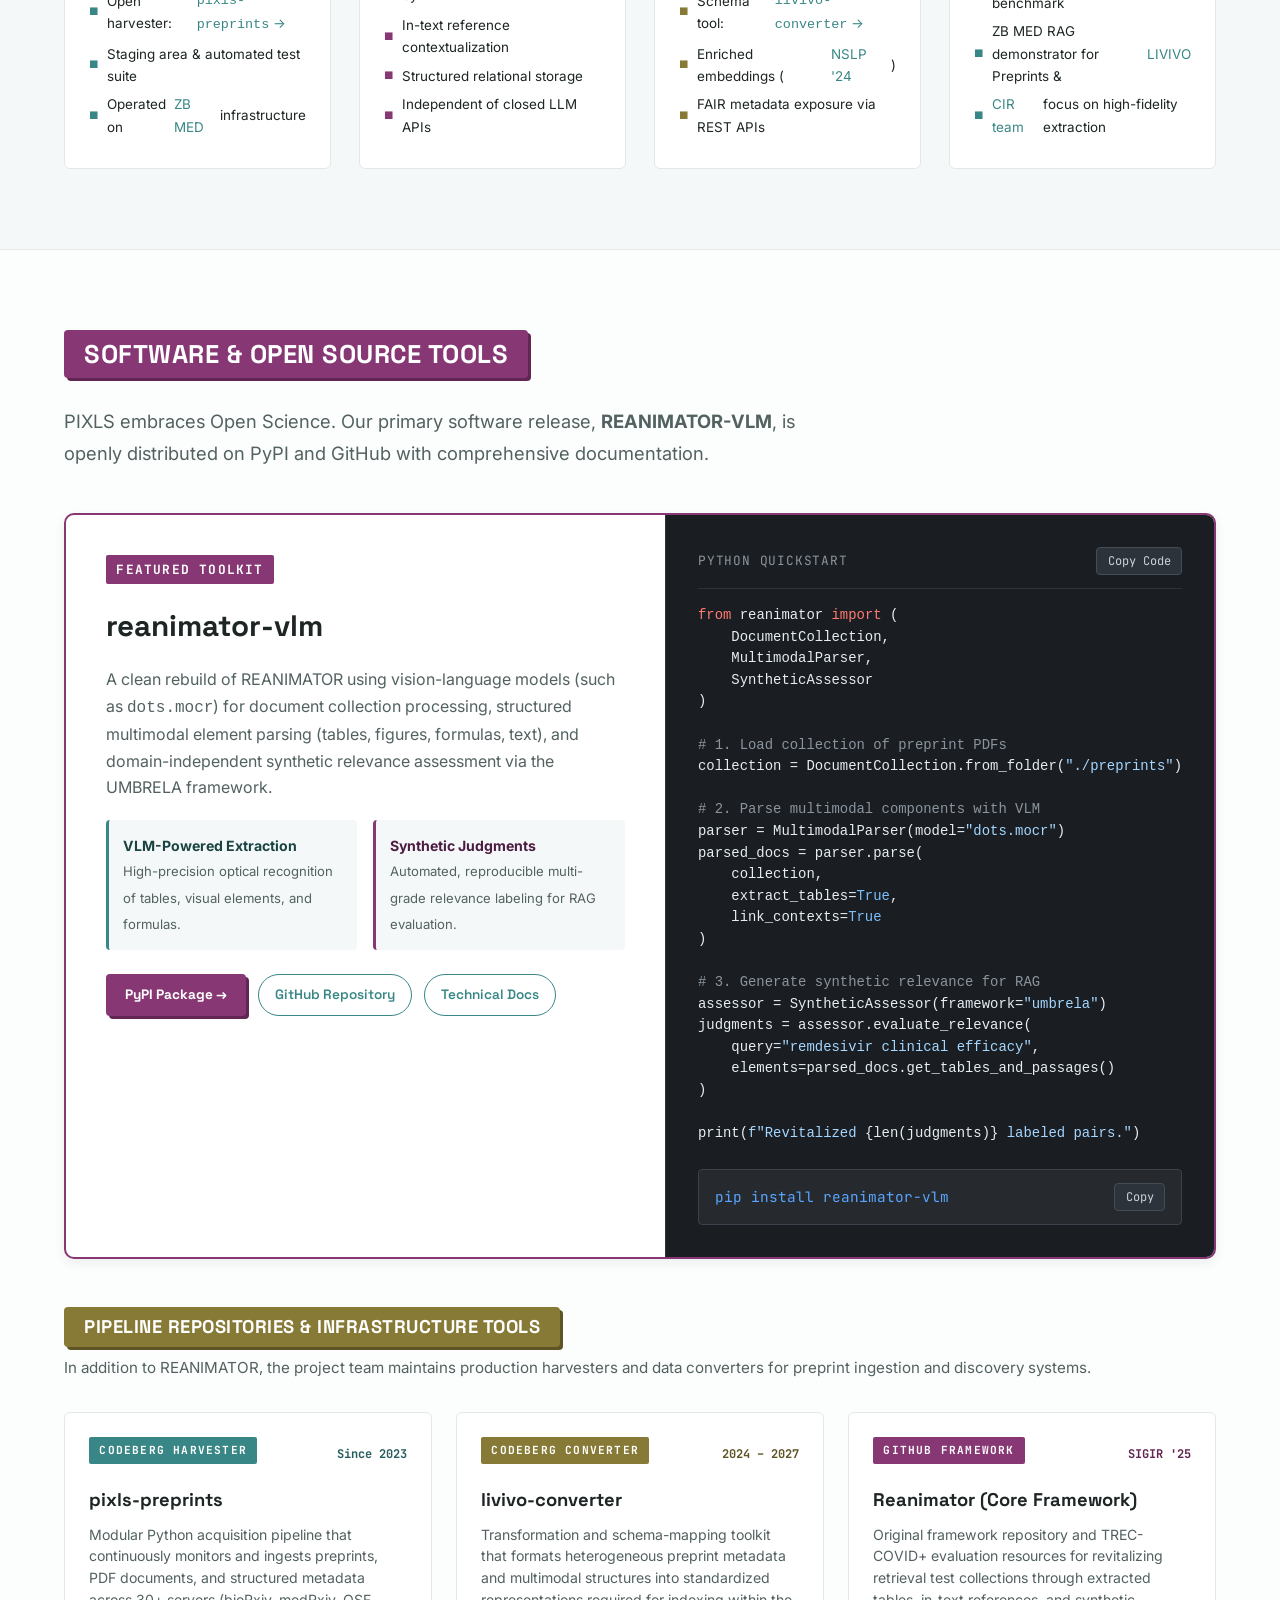
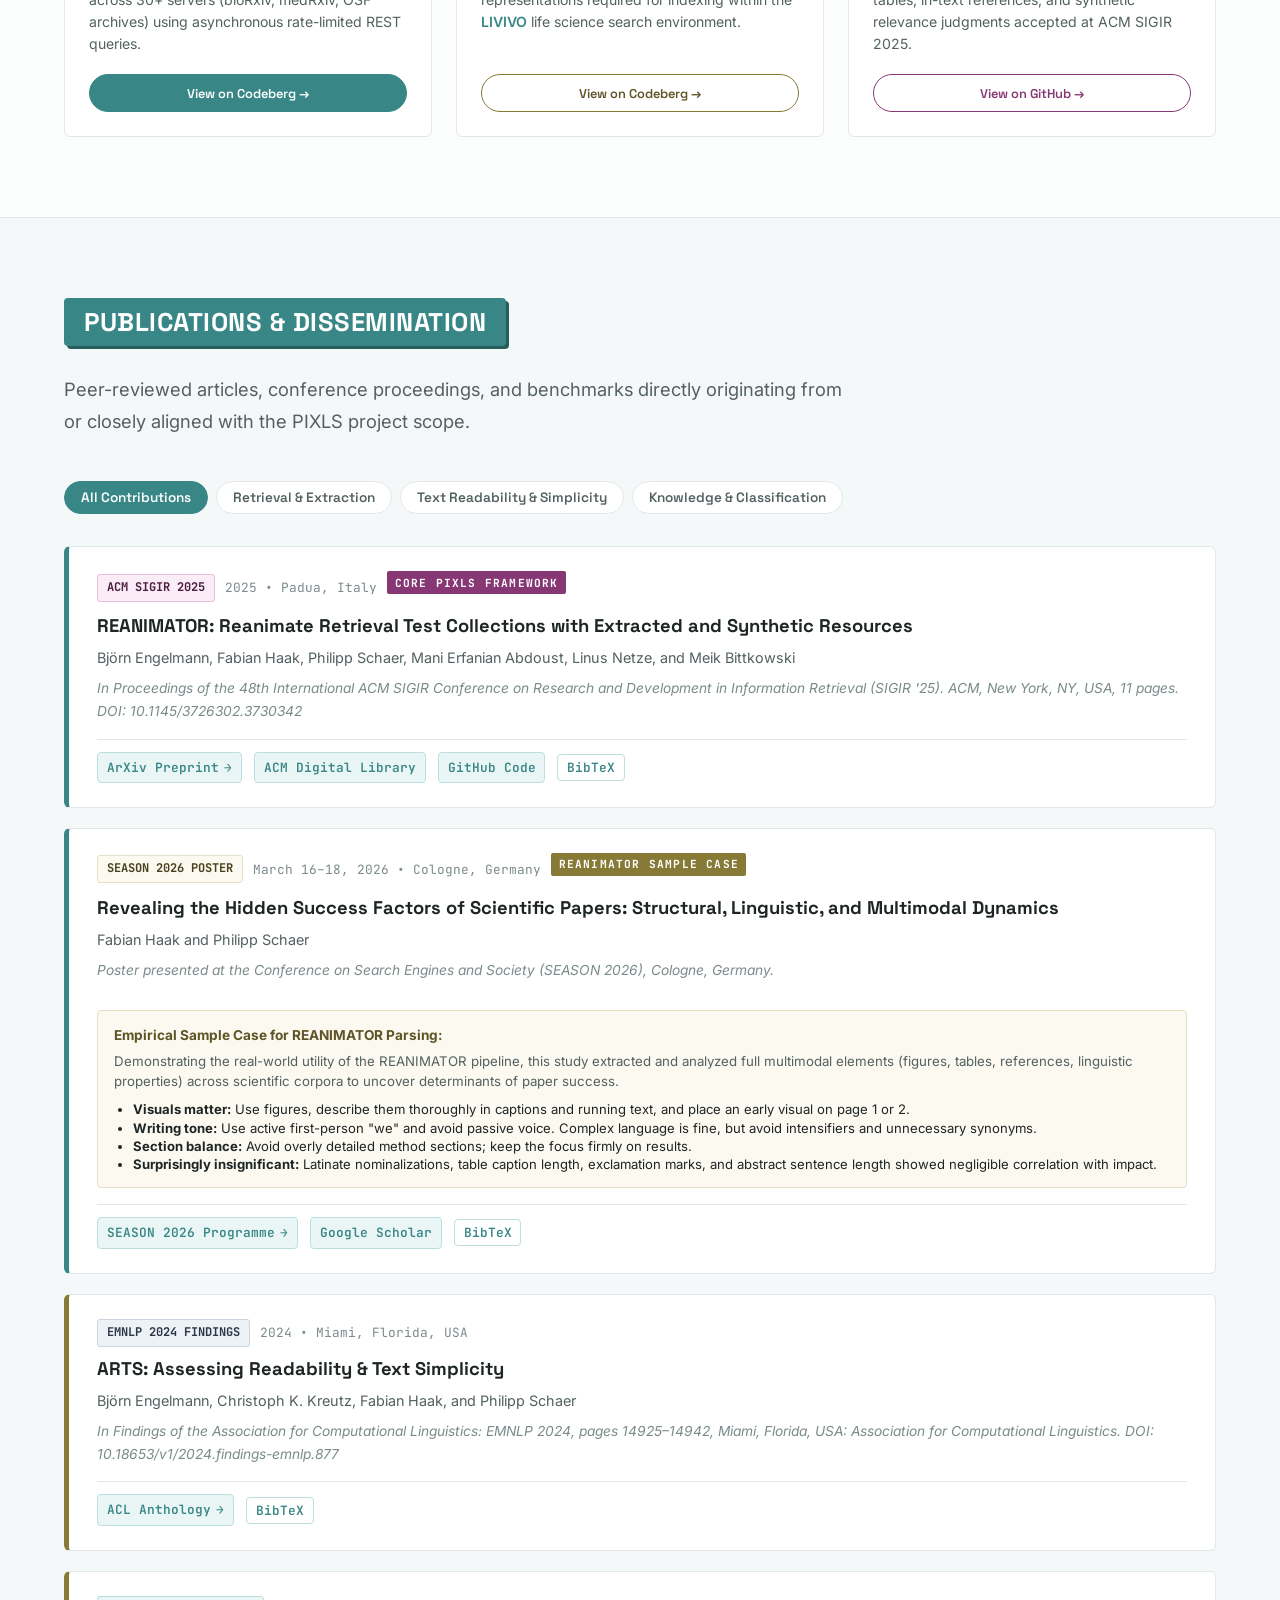
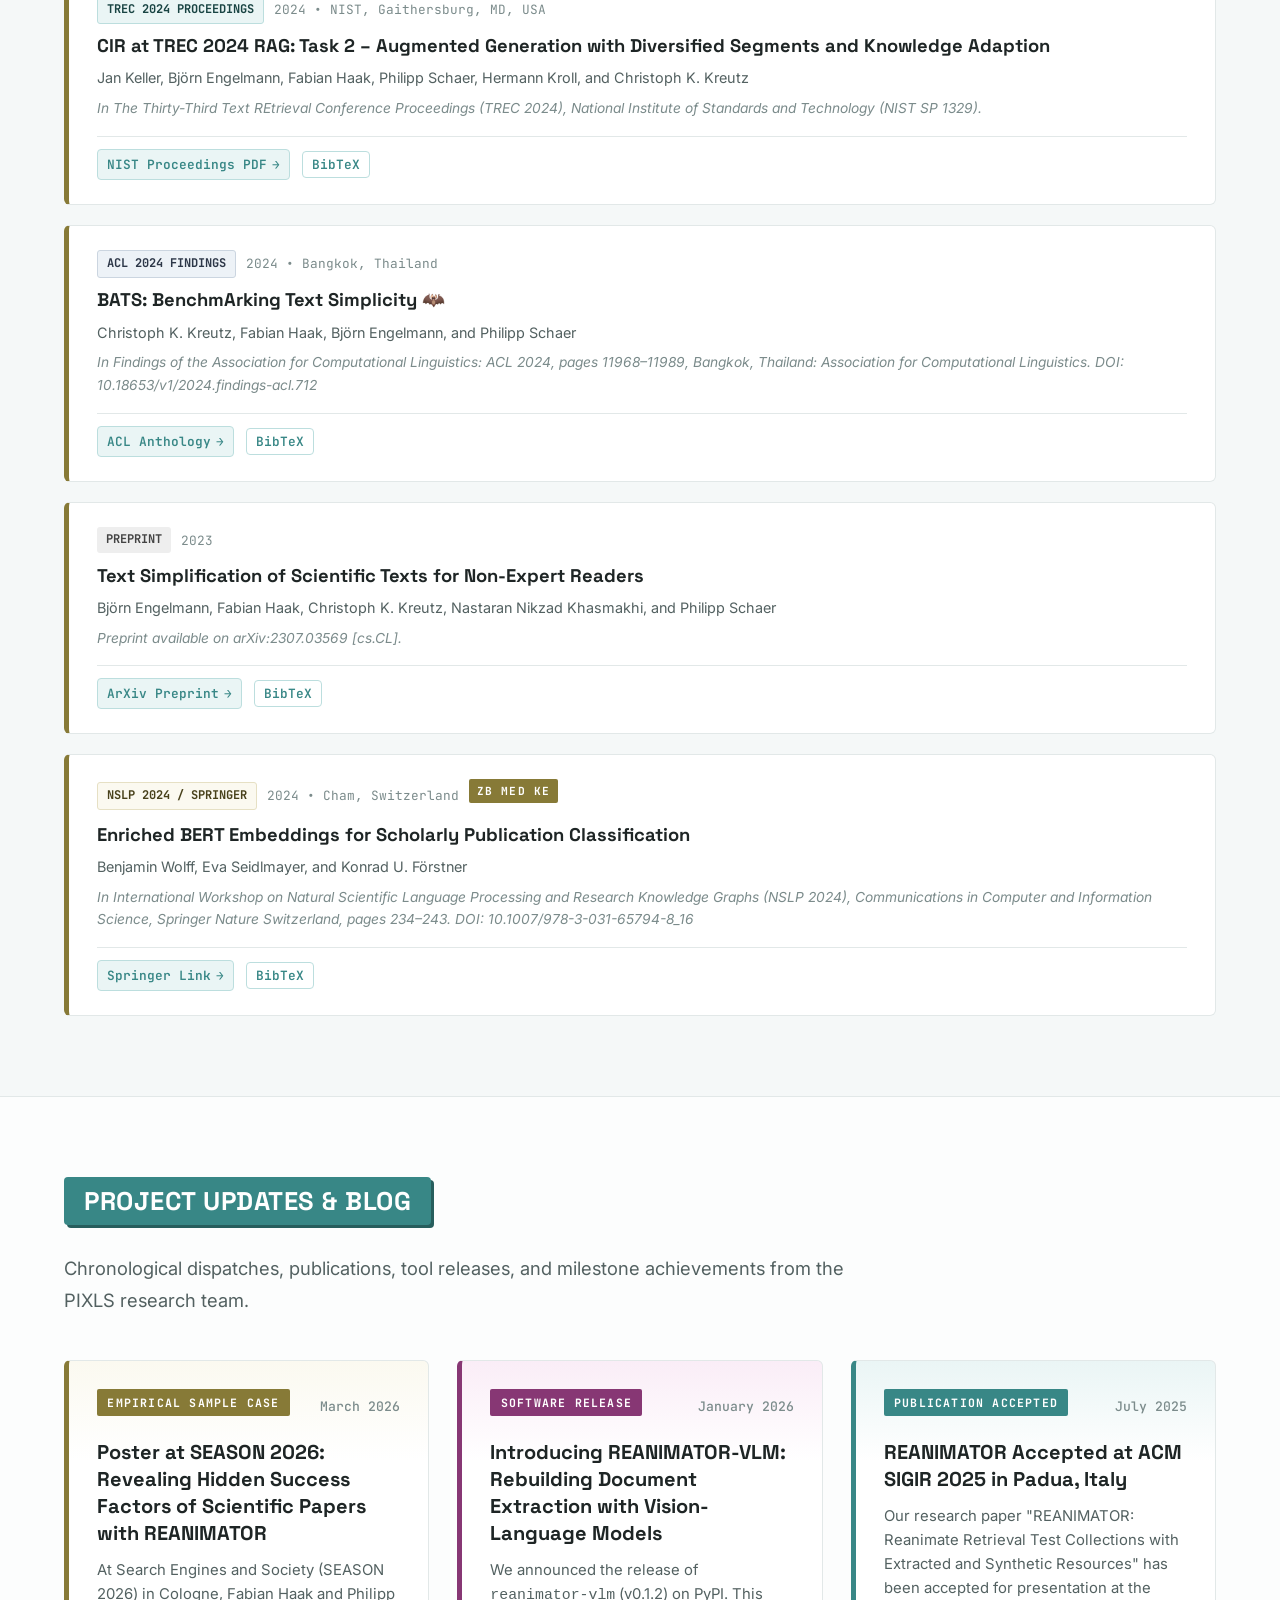
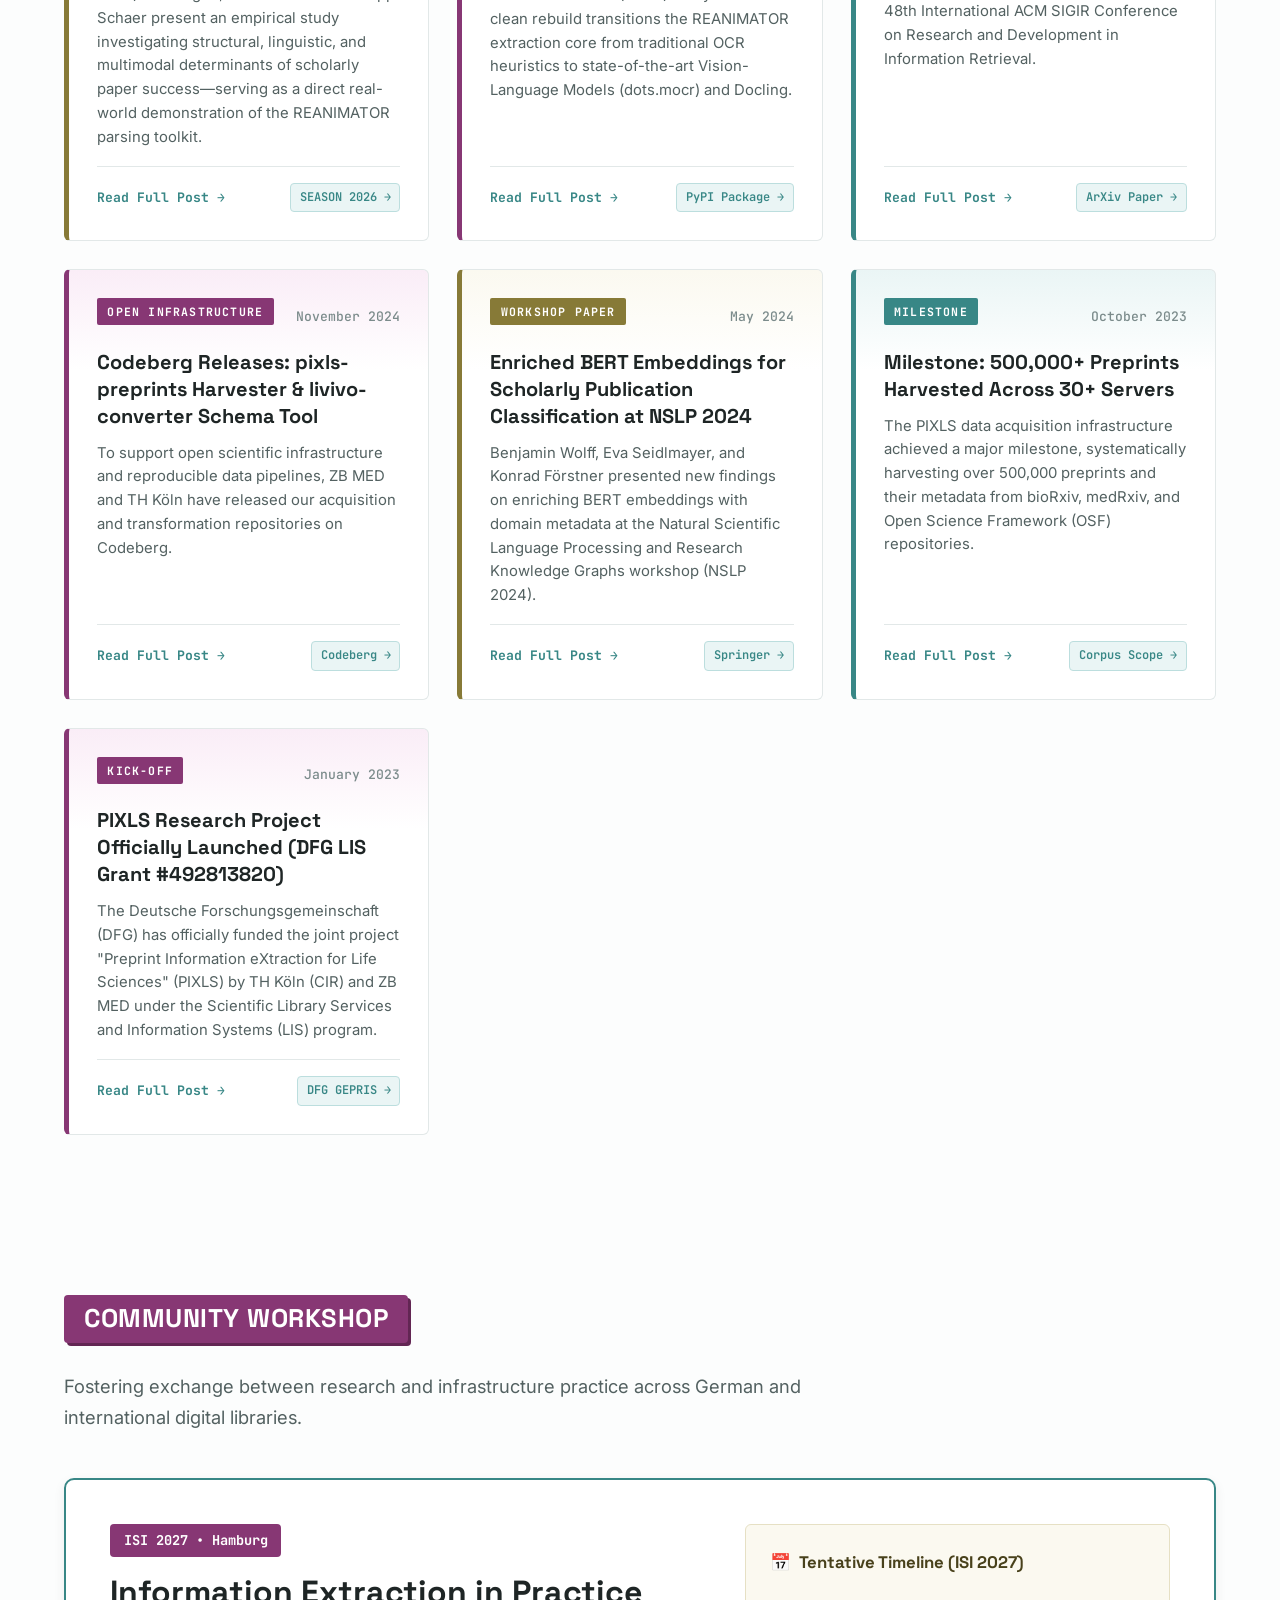
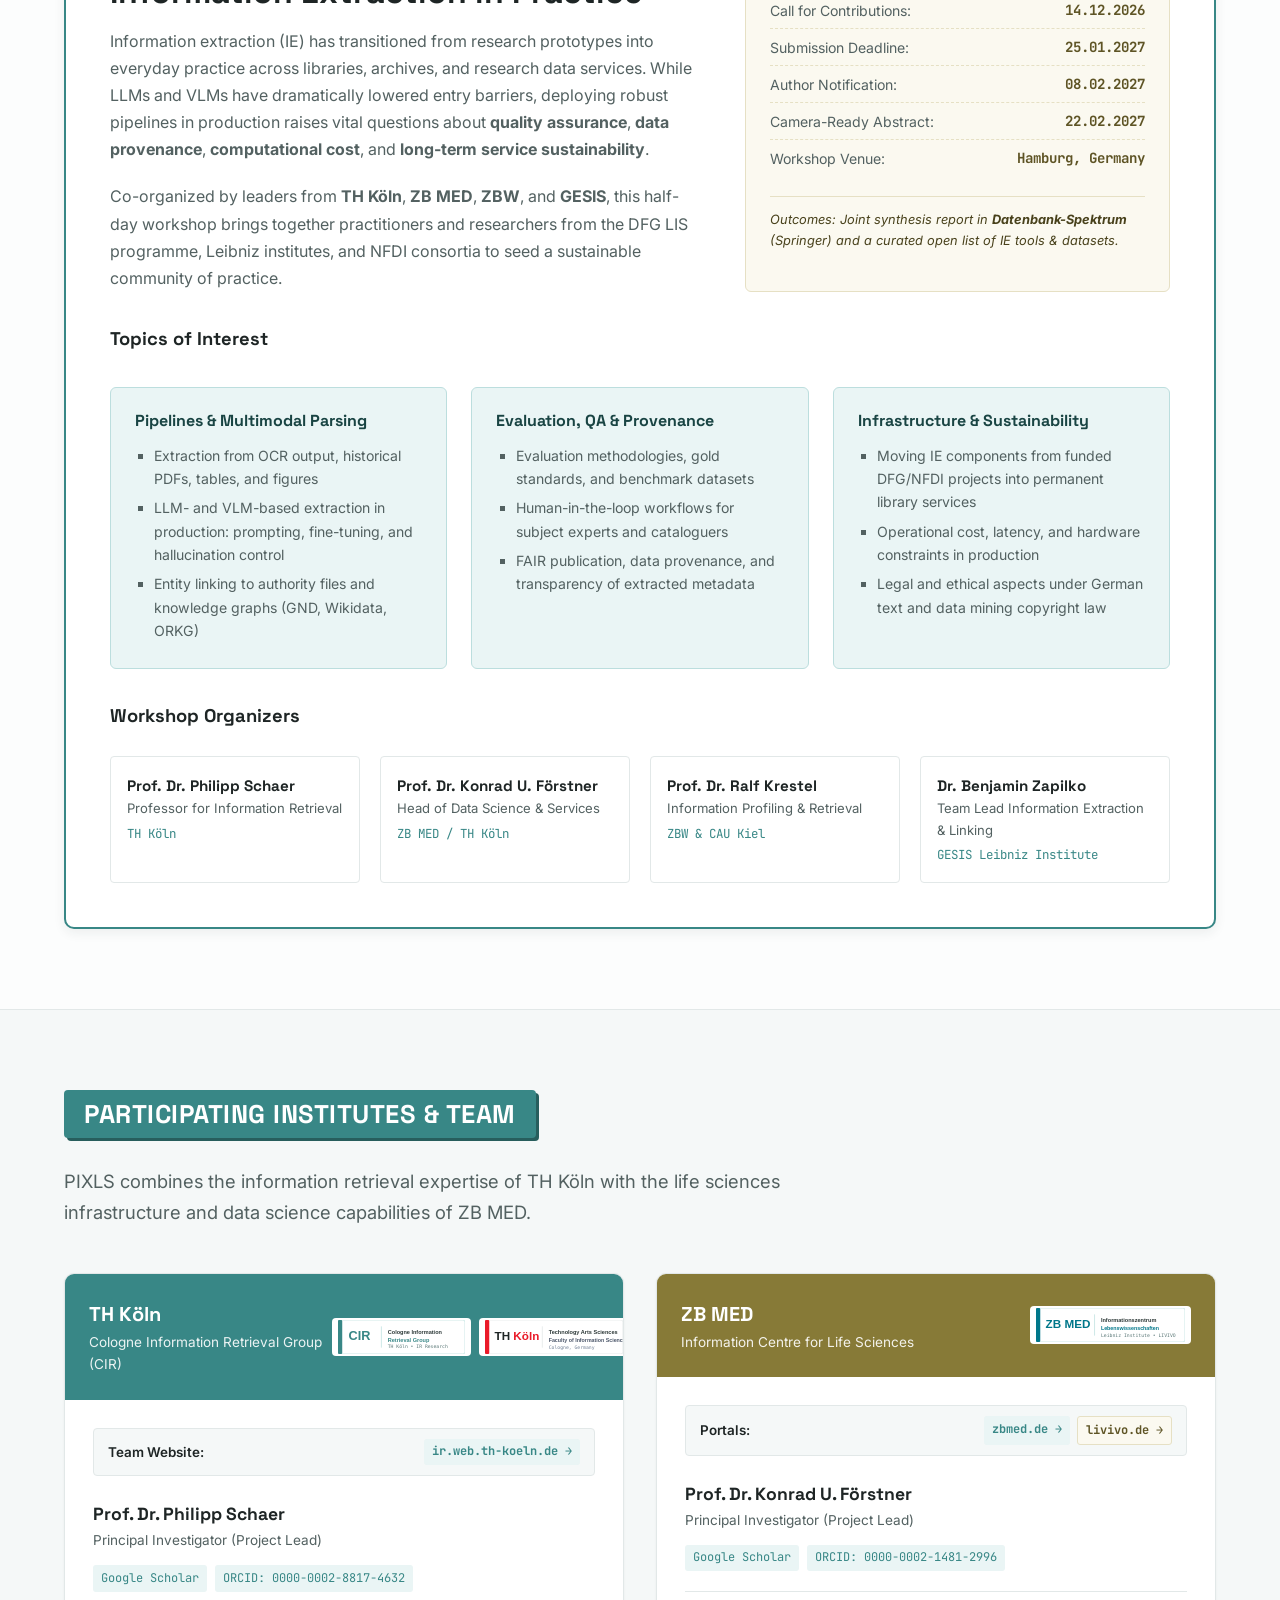
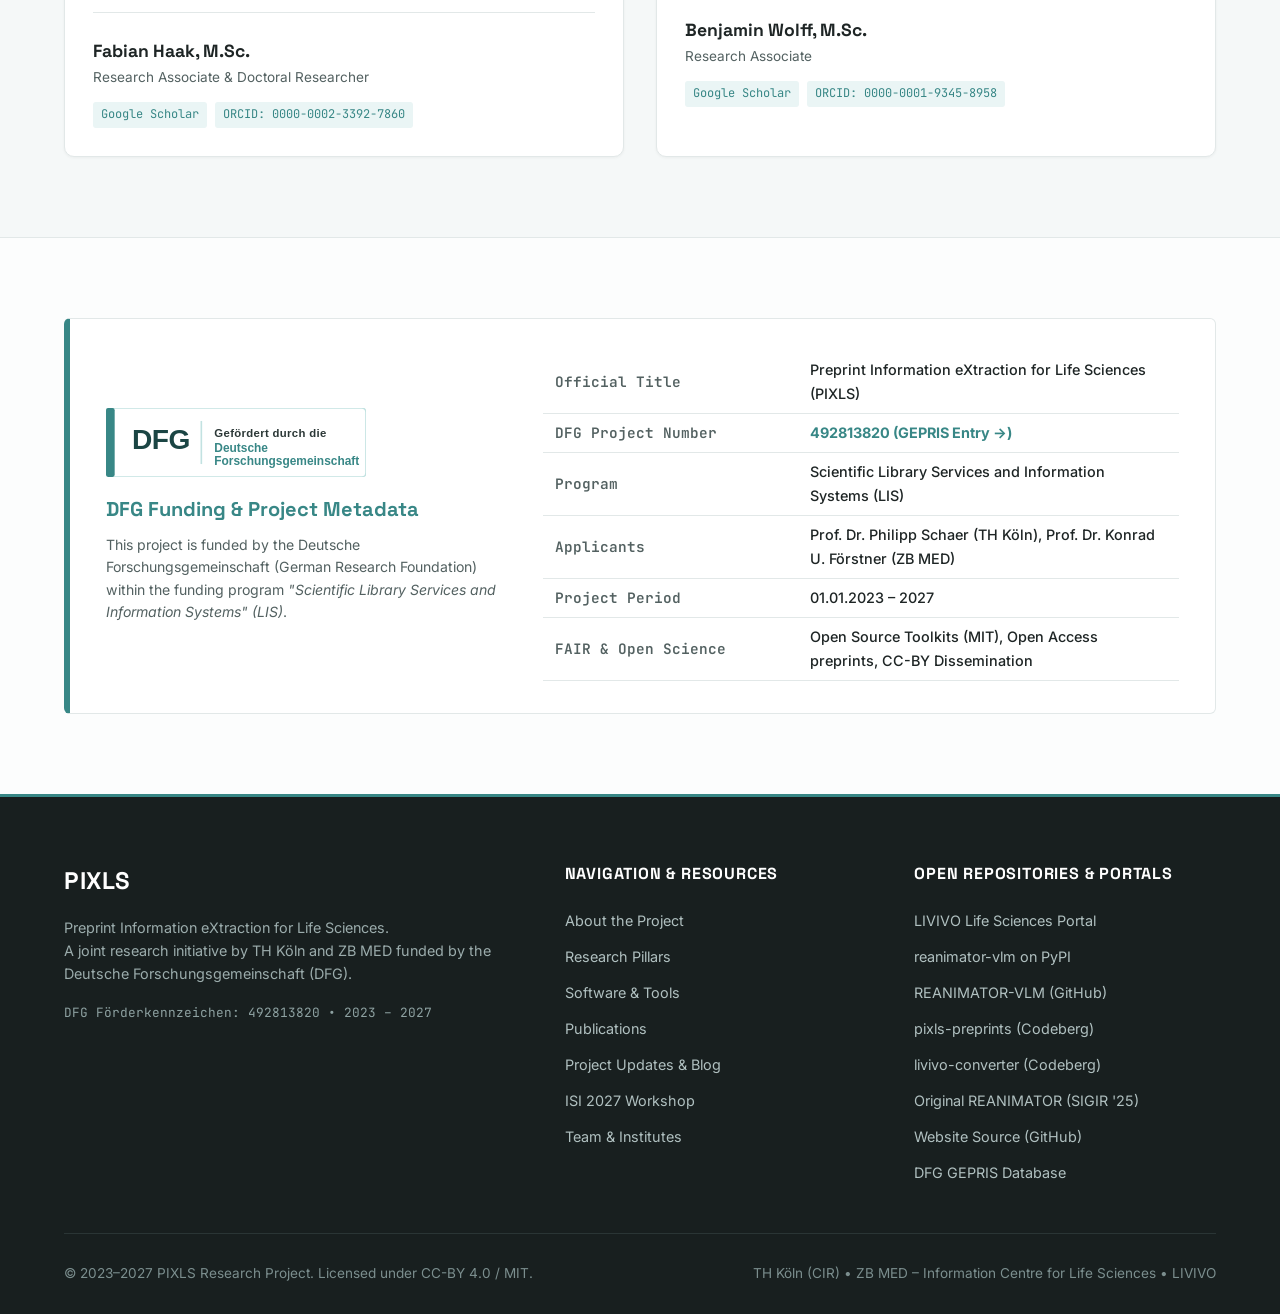
==== commit c2c58223: "feat: Comprehensive redesign & content revision based on user feedback - Removed all work package (A" ====
--- a/index.html
+++ b/index.html
@@ -40,6 +40,7 @@
         <li><a href="#pillars" class="nav-link">Research</a></li>
         <li><a href="#tools" class="nav-link">Software &amp; Tools</a></li>
         <li><a href="#publications" class="nav-link">Publications</a></li>
+        <li><a href="#blog" class="nav-link">Blog</a></li>
         <li><a href="#workshop" class="nav-link">ISI 2027 Workshop</a></li>
         <li><a href="#team" class="nav-link">Team &amp; Partners</a></li>
       </ul>
@@ -63,7 +64,7 @@
       <div class="hero-text-col">
         <div class="hero-eyebrow">
           <span class="tag-dfg">DFG Project 492813820</span>
-          <span class="tag-period">2023 – 2026</span>
+          <span class="tag-period">2023 – 2027</span>
           <span class="monolith-label berry">Life Sciences IR</span>
         </div>
 
@@ -72,7 +73,7 @@
         </h1>
 
         <p class="hero-subtitle">
-          <strong>PIXLS</strong> (<em>Preprint Information eXtraction for Life Sciences</em>) is an interdisciplinary research project by <strong>TH Köln</strong> and <strong>ZB MED</strong>. We bridge the gap between rapidly expanding preprint archives and deep machine readability through large-scale acquisition, Vision-Language Model extraction, synthetic relevance benchmarking, and multimodal RAG.
+          <strong>PIXLS</strong> (<em>Preprint Information eXtraction for Life Sciences</em>) is an interdisciplinary research project by <strong>TH Köln</strong> and <strong>ZB MED</strong>. We bridge the gap between rapidly expanding preprint archives and deep machine readability through large-scale acquisition, Vision-Language Model extraction, synthetic relevance benchmarking, and practical discovery integration with <a href="https://www.livivo.de/" target="_blank" rel="noopener noreferrer" style="color: var(--color-primary); font-weight: 700; text-decoration: underline;">LIVIVO</a>.
         </p>
 
         <div class="hero-cta">
@@ -80,11 +81,13 @@
             <span>Explore REANIMATOR-VLM</span>
             <span aria-hidden="true">&rarr;</span>
           </a>
-          <a href="#workshop" class="btn-solid-monolith berry">
-            <span>ISI 2027 Workshop CFP</span>
+          <a href="#blog" class="btn-solid-monolith berry">
+            <span>Project Updates &amp; Blog</span>
             <span aria-hidden="true">&rarr;</span>
           </a>
-          <a href="#publications" class="btn-pill">View Publications</a>
+          <a href="https://www.livivo.de/" target="_blank" rel="noopener noreferrer" class="btn-pill" style="border-color: var(--color-gold); color: var(--color-gold-dark);">
+            <span>LIVIVO Search Portal &rarr;</span>
+          </a>
         </div>
 
         <div class="hero-metrics-bar">
@@ -93,12 +96,12 @@
             <span class="metric-desc">Preprints continuously acquired across 30+ servers</span>
           </div>
           <div class="metric-item">
-            <span class="metric-num gold">SIGIR '25</span>
-            <span class="metric-desc">REANIMATOR framework published at premier IR venue</span>
+            <span class="metric-num gold">LIVIVO</span>
+            <span class="metric-desc">Discovery integration &amp; practical RAG (<a href="https://www.livivo.de/" target="_blank" rel="noopener noreferrer" style="color: var(--color-gold-dark); font-weight: 600;">livivo.de &rarr;</a>)</span>
           </div>
           <div class="metric-item">
             <span class="metric-num berry">Multimodal</span>
-            <span class="metric-desc">Deep parsing of tables, figures, captions &amp; text</span>
+            <span class="metric-desc">Deep parsing of tables, figures, captions &amp; context</span>
           </div>
         </div>
       </div>
@@ -108,38 +111,41 @@
         <div class="hero-box highlight-box">
           <div class="hero-box-header">
             <span class="monolith-label">Core Mission</span>
-            <span style="font-family: var(--font-mono); font-size: 0.8rem; color: var(--color-primary);">AP 1 – AP 5</span>
+            <span style="font-family: var(--font-mono); font-size: 0.8rem; color: var(--color-primary); font-weight: 700;">2023 – 2027</span>
           </div>
           <h2 class="hero-box-title">From Unstructured PDFs to Actionable Science</h2>
           <p>
-            Life science preprints provide urgent research insights long before formal peer review. PIXLS liberates critical knowledge buried inside PDF tables, formulas, and diagrams, making it FAIR and semantically searchable for researchers worldwide.
+            Life science preprints provide vital research insights long before formal peer review. PIXLS liberates critical knowledge buried inside PDF tables, formulas, and diagrams, making it FAIR, structured, and semantically searchable for researchers worldwide.
           </p>
         </div>
 
         <div class="hero-box reanimator-box">
           <div class="hero-box-header">
             <span class="monolith-label berry">Featured Release</span>
-            <span style="font-family: var(--font-mono); font-size: 0.8rem; color: var(--color-berry);">v0.1.2 on PyPI</span>
+            <span style="font-family: var(--font-mono); font-size: 0.8rem; color: var(--color-berry); font-weight: 700;">v0.1.2 on PyPI</span>
           </div>
           <h2 class="hero-box-title">REANIMATOR-VLM</h2>
           <p>
             Our completely rebuilt document parsing toolkit powered by Vision-Language Models (dots.mocr) for multi-modal element extraction and domain-independent synthetic relevance assessment.
           </p>
-          <div style="margin-top: 0.85rem;">
+          <div style="margin-top: 0.85rem; display: flex; gap: 0.5rem; flex-wrap: wrap;">
             <a href="https://pypi.org/project/reanimator-vlm/" target="_blank" rel="noopener noreferrer" class="pub-link-btn" style="background: white; border-color: var(--color-berry-border); color: var(--color-berry);">
               View on PyPI &rarr;
             </a>
+            <a href="https://codeberg.org/pixls/pixls-preprints" target="_blank" rel="noopener noreferrer" class="pub-link-btn" style="background: white; border-color: var(--color-berry-border); color: var(--color-berry);">
+              pixls-preprints &rarr;
+            </a>
           </div>
         </div>
 
         <div class="hero-box" style="background: var(--color-gold-light); border-color: var(--color-gold-border); border-left: 5px solid var(--color-gold);">
           <div class="hero-box-header">
-            <span class="monolith-label gold">Community</span>
-            <span style="font-family: var(--font-mono); font-size: 0.8rem; color: var(--color-gold);">ISI 2027</span>
-          </div>
-          <h2 class="hero-box-title">Information Extraction in Practice</h2>
+            <span class="monolith-label gold">Search &amp; Discovery</span>
+            <span style="font-family: var(--font-mono); font-size: 0.8rem; color: var(--color-gold); font-weight: 700;">ZB MED Portal</span>
+          </div>
+          <h2 class="hero-box-title">LIVIVO Life Science Search</h2>
           <p>
-            Upcoming workshop co-organized with ZBW and GESIS at the International Symposium of Information Science in Hamburg.
+            Seamlessly integrating enriched preprint metadata and exploratory generative retrieval into <a href="https://www.livivo.de/" target="_blank" rel="noopener noreferrer" style="color: var(--color-gold-dark); font-weight: 700;">LIVIVO</a>, Germany's interdisciplinary discovery engine for medicine and life sciences.
           </p>
         </div>
       </div>
@@ -161,7 +167,7 @@
       <div style="display: grid; grid-template-columns: 1fr 1fr; gap: 2.5rem; margin-bottom: 3.5rem;">
         <div>
           <h3 style="font-family: var(--font-display); font-size: 1.35rem; font-weight: 700; color: var(--color-primary); margin-bottom: 0.75rem;">
-            The Challenge: Dark Data in Scientific PDFs
+            The Challenge: Extracting Multimodal Structures from Scientific Literature
           </h3>
           <p style="color: var(--color-text-muted); margin-bottom: 1rem; line-height: 1.7;">
             Scientific literature in biomedicine is inherently multimodal: the most essential experimental data, dosage tables, statistical results, and molecular observations are embedded within tables, figures, and visual layouts. Standard full-text search engines treat PDFs as flat strings of text, completely losing structural context and rendering tables and figures invisible to retrieval algorithms.
@@ -181,19 +187,19 @@
           <ul style="list-style: none; display: flex; flex-direction: column; gap: 0.65rem; color: var(--color-text-main); font-size: 0.95rem;">
             <li style="display: flex; gap: 0.5rem; align-items: flex-start;">
               <span style="color: var(--color-primary); font-weight: bold;">✓</span>
-              <span><strong>Automated Ingestion Pipeline:</strong> Continuous harvesting of 530,000+ preprints from bioRxiv, medRxiv, and 30+ OSF archives.</span>
+              <span><strong>Automated Ingestion Pipeline:</strong> Continuous harvesting of 530,000+ preprints from <a href="https://www.biorxiv.org/" target="_blank" rel="noopener noreferrer">bioRxiv</a>, <a href="https://www.medrxiv.org/" target="_blank" rel="noopener noreferrer">medRxiv</a>, and 30+ <a href="https://osf.io/preprints/" target="_blank" rel="noopener noreferrer">OSF</a> archives using <a href="https://codeberg.org/pixls/pixls-preprints" target="_blank" rel="noopener noreferrer"><code>pixls-preprints</code></a>.</span>
             </li>
             <li style="display: flex; gap: 0.5rem; align-items: flex-start;">
               <span style="color: var(--color-berry); font-weight: bold;">✓</span>
-              <span><strong>Vision-Language Parsing:</strong> Moving beyond brittle legacy rule-based tools to Docling and modern Vision-Language Models (dots.mocr) with <code>reanimator-vlm</code>.</span>
+              <span><strong>Vision-Language Parsing:</strong> Moving beyond brittle legacy rule-based tools to <a href="https://github.com/DS4SD/docling" target="_blank" rel="noopener noreferrer">Docling</a> and modern Vision-Language Models (dots.mocr) with <a href="https://pypi.org/project/reanimator-vlm/" target="_blank" rel="noopener noreferrer"><code>reanimator-vlm</code></a>.</span>
             </li>
             <li style="display: flex; gap: 0.5rem; align-items: flex-start;">
               <span style="color: var(--color-gold); font-weight: bold;">✓</span>
-              <span><strong>Synthetic Relevance Benchmarks:</strong> Generating validated multi-modal relevance labels using LLMs (UMBRELA framework) to revive legacy test collections (TREC-COVID+).</span>
+              <span><strong>Synthetic Relevance Benchmarks:</strong> Generating validated multimodal relevance labels using LLMs (UMBRELA framework) to revive legacy test collections (TREC-COVID+).</span>
             </li>
             <li style="display: flex; gap: 0.5rem; align-items: flex-start;">
               <span style="color: var(--color-primary); font-weight: bold;">✓</span>
-              <span><strong>Preprint RAG Demonstrator &amp; LIVIVO:</strong> The ZB MED team has built a usable RAG demonstrator connecting preprint intelligence with LIVIVO, while the CIR team at TH Köln focused on advancing deep multimodal information extraction.</span>
+              <span><strong>Preprint RAG Demonstrator &amp; LIVIVO:</strong> The ZB MED team has engineered a usable RAG demonstrator connecting preprint intelligence with <a href="https://www.livivo.de/" target="_blank" rel="noopener noreferrer" style="font-weight: 700;">LIVIVO</a>, while the CIR team at TH Köln focused on advancing deep multimodal information extraction.</span>
             </li>
           </ul>
         </div>
@@ -201,10 +207,10 @@
 
       <!-- Architecture Flow Diagram Display -->
       <div class="diagram-wrapper">
-        <h3 class="monolith-header berry" style="font-size: 1.15rem; margin-bottom: 1.25rem;">End-to-End System Architecture</h3>
+        <h3 class="monolith-header berry" style="font-size: 1.15rem; margin-bottom: 1.25rem;">Modular Research Architecture</h3>
         <img src="assets/img/pipeline-diagram.svg" alt="PIXLS System Architecture: Acquisition, Multimodal Extraction, Synthetic IR, and Knowledge Integration" style="width: 100%;">
         <p class="diagram-caption">
-          Figure 1: Modular data flow from multi-source preprint harvesting (AP 1) through VLM parsing (AP 2) and synthetic test collection revitalization (AP 5) to ZB MED Knowledge Environment integration (AP 3/4).
+          Figure 1: Modular data flow from multi-source preprint harvesting through VLM parsing and synthetic test collection revitalization to ZB MED Knowledge Environment and <a href="https://www.livivo.de/" target="_blank" rel="noopener noreferrer" style="color: var(--color-primary); font-weight: 600;">LIVIVO</a> integration.
         </p>
       </div>
     </div>
@@ -216,9 +222,9 @@
   <section class="section-alt" id="pillars">
     <div class="container">
       <div class="section-intro">
-        <h2 class="monolith-header gold">Research Pillars &amp; Work Packages</h2>
+        <h2 class="monolith-header gold">Research Pillars</h2>
         <p class="section-lead">
-          PIXLS structures its innovations across five coordinated work packages executed jointly by TH Köln and ZB MED.
+          PIXLS structures its innovations across four collaborative pillars uniting the information retrieval expertise of TH Köln with the life sciences infrastructure of ZB MED.
         </p>
       </div>
 
@@ -226,18 +232,18 @@
         <!-- Pillar 1 -->
         <div class="pillar-card">
           <div class="pillar-card-top teal">
-            <span class="pillar-card-title">Data Acquisition</span>
-            <span class="pillar-step-code">AP 1</span>
+            <span class="pillar-card-title">Data Ingestion</span>
+            <span class="pillar-step-code">Since 2023</span>
           </div>
           <div class="pillar-card-body">
             <p>
               An asynchronous, fault-tolerant ELT pipeline that continuously harvests preprints and structured metadata from over 30 international repositories using REST APIs with leaky-bucket rate limiting.
             </p>
             <ul class="pillar-features-list">
-              <li>530,000+ life science preprints</li>
-              <li>bioRxiv, medRxiv, and 30+ OSF servers</li>
+              <li>530,000+ preprints (<a href="https://www.biorxiv.org/" target="_blank" rel="noopener noreferrer">bioRxiv</a>, <a href="https://www.medrxiv.org/" target="_blank" rel="noopener noreferrer">medRxiv</a>, <a href="https://osf.io/preprints/" target="_blank" rel="noopener noreferrer">OSF</a>)</li>
+              <li>Open harvester: <a href="https://codeberg.org/pixls/pixls-preprints" target="_blank" rel="noopener noreferrer"><code>pixls-preprints</code> &rarr;</a></li>
               <li>Staging area &amp; automated test suite</li>
-              <li>ZB MED infrastructure service</li>
+              <li>Operated on <a href="https://www.zbmed.de/" target="_blank" rel="noopener noreferrer">ZB MED</a> infrastructure</li>
             </ul>
           </div>
         </div>
@@ -246,17 +252,17 @@
         <div class="pillar-card berry">
           <div class="pillar-card-top berry">
             <span class="pillar-card-title">Multimodal Extraction</span>
-            <span class="pillar-step-code">AP 2</span>
+            <span class="pillar-step-code">2023 – 2026</span>
           </div>
           <div class="pillar-card-body">
             <p>
-              Deep multimodal document parsing of scientific PDFs using Docling and modern Vision-Language Models (VLMs), extracting structured text, machine-readable tables, figures, captions, and in-text references.
+              Deep multimodal document parsing of scientific PDFs using <a href="https://github.com/DS4SD/docling" target="_blank" rel="noopener noreferrer">Docling</a> and Vision-Language Models (VLMs), extracting structured text, machine-readable tables, figures, captions, and in-text references.
             </p>
             <ul class="pillar-features-list">
-              <li>Powered by <code>reanimator-vlm</code></li>
+              <li>Powered by <a href="https://pypi.org/project/reanimator-vlm/" target="_blank" rel="noopener noreferrer"><code>reanimator-vlm</code></a> (<a href="https://github.com/irgroup/REANIMATOR-VLM" target="_blank" rel="noopener noreferrer">GitHub &rarr;</a>)</li>
               <li>In-text reference contextualization</li>
               <li>Structured relational storage</li>
-              <li>Independence from closed LLM APIs</li>
+              <li>Independent of closed LLM APIs</li>
             </ul>
           </div>
         </div>
@@ -264,17 +270,17 @@
         <!-- Pillar 3 -->
         <div class="pillar-card gold">
           <div class="pillar-card-top gold">
-            <span class="pillar-card-title">Knowledge Integration</span>
-            <span class="pillar-step-code">AP 3 &amp; 4</span>
+            <span class="pillar-card-title">LIVIVO &amp; Knowledge KE</span>
+            <span class="pillar-step-code">2024 – 2027</span>
           </div>
           <div class="pillar-card-body">
             <p>
-              Homogenization and persistent enrichment of preprint metadata in the ZB MED Knowledge Environment (KE), combined with semantically enriched BERT embeddings for publication classification.
+              Homogenization and persistent enrichment of preprint metadata in the <a href="https://www.zbmed.de/" target="_blank" rel="noopener noreferrer">ZB MED Knowledge Environment</a> (KE), combined with semantically enriched BERT embeddings for discovery.
             </p>
             <ul class="pillar-features-list">
-              <li>ZB MED Knowledge Environment (KE)</li>
-              <li>Enriched embeddings (NSLP 2024)</li>
-              <li>LIVIVO discovery preparation</li>
+              <li>Direct integration into <a href="https://www.livivo.de/" target="_blank" rel="noopener noreferrer" style="font-weight: 700;">LIVIVO Portal &rarr;</a></li>
+              <li>Schema tool: <a href="https://codeberg.org/pixls/livivo-converter" target="_blank" rel="noopener noreferrer"><code>livivo-converter</code> &rarr;</a></li>
+              <li>Enriched embeddings (<a href="https://link.springer.com/chapter/10.1007/978-3-031-65794-8_16" target="_blank" rel="noopener noreferrer">NSLP '24</a>)</li>
               <li>FAIR metadata exposure via REST APIs</li>
             </ul>
           </div>
@@ -283,18 +289,18 @@
         <!-- Pillar 4 -->
         <div class="pillar-card">
           <div class="pillar-card-top dark-teal">
-            <span class="pillar-card-title">Synthetic IR &amp; RAG Demonstrator</span>
-            <span class="pillar-step-code">AP 5</span>
+            <span class="pillar-card-title">Synthetic IR &amp; RAG</span>
+            <span class="pillar-step-code">2024 – 2027</span>
           </div>
           <div class="pillar-card-body">
             <p>
               Revitalizing test collections using LLMs/VLMs for synthetic relevance judgments, demonstrating the empirical impact of tables on scientific RAG, and engineering usable RAG demonstrators for Preprints and LIVIVO.
             </p>
             <ul class="pillar-features-list">
-              <li>ACM SIGIR 2025 accepted framework</li>
+              <li>ACM SIGIR 2025 accepted framework (<a href="https://arxiv.org/abs/2504.07584" target="_blank" rel="noopener noreferrer">Preprint &rarr;</a>)</li>
               <li>TREC-COVID+ multimodal benchmark</li>
-              <li>ZB MED RAG demonstrator for Preprints &amp; LIVIVO</li>
-              <li>CIR team focus on high-fidelity extraction</li>
+              <li>ZB MED RAG demonstrator for Preprints &amp; <a href="https://www.livivo.de/" target="_blank" rel="noopener noreferrer">LIVIVO</a></li>
+              <li><a href="https://ir.web.th-koeln.de/" target="_blank" rel="noopener noreferrer">CIR team</a> focus on high-fidelity extraction</li>
             </ul>
           </div>
         </div>
@@ -389,6 +395,67 @@
           </div>
         </div>
       </div>
+
+      <!-- Additional Repository Artifacts & Tools Grid -->
+      <div style="margin-top: 3rem;">
+        <h3 class="monolith-header gold" style="font-size: 1.15rem; margin-bottom: 0.5rem;">Pipeline Repositories &amp; Infrastructure Tools</h3>
+        <p style="color: var(--color-text-muted); font-size: 0.95rem; margin-bottom: 1.5rem;">
+          In addition to REANIMATOR, the project team maintains production harvesters and data converters for preprint ingestion and discovery systems.
+        </p>
+
+        <div class="tools-grid">
+          <!-- Tool 1: pixls-preprints -->
+          <div class="tool-artifact-card">
+            <div class="artifact-top">
+              <span class="monolith-label" style="font-size: 0.7rem; background-color: var(--color-primary);">Codeberg Harvester</span>
+              <span style="font-family: var(--font-mono); font-size: 0.75rem; color: var(--color-primary-dark); font-weight: 700;">Since 2023</span>
+            </div>
+            <h4 class="artifact-title">pixls-preprints</h4>
+            <p class="artifact-desc">
+              Modular Python acquisition pipeline that continuously monitors and ingests preprints, PDF documents, and structured metadata across 30+ servers (bioRxiv, medRxiv, OSF archives) using asynchronous rate-limited REST queries.
+            </p>
+            <div style="margin-top: auto;">
+              <a href="https://codeberg.org/pixls/pixls-preprints" target="_blank" rel="noopener noreferrer" class="btn-pill filled" style="font-size: 0.8rem; width: 100%; justify-content: center;">
+                <span>View on Codeberg &rarr;</span>
+              </a>
+            </div>
+          </div>
+
+          <!-- Tool 2: livivo-converter -->
+          <div class="tool-artifact-card">
+            <div class="artifact-top">
+              <span class="monolith-label gold" style="font-size: 0.7rem;">Codeberg Converter</span>
+              <span style="font-family: var(--font-mono); font-size: 0.75rem; color: var(--color-gold-dark); font-weight: 700;">2024 – 2027</span>
+            </div>
+            <h4 class="artifact-title">livivo-converter</h4>
+            <p class="artifact-desc">
+              Transformation and schema-mapping toolkit that formats heterogeneous preprint metadata and multimodal structures into standardized representations required for indexing within the <a href="https://www.livivo.de/" target="_blank" rel="noopener noreferrer" style="font-weight: 600;">LIVIVO</a> life science search environment.
+            </p>
+            <div style="margin-top: auto;">
+              <a href="https://codeberg.org/pixls/livivo-converter" target="_blank" rel="noopener noreferrer" class="btn-pill" style="font-size: 0.8rem; width: 100%; justify-content: center; border-color: var(--color-gold); color: var(--color-gold-dark);">
+                <span>View on Codeberg &rarr;</span>
+              </a>
+            </div>
+          </div>
+
+          <!-- Tool 3: Reanimator Benchmark -->
+          <div class="tool-artifact-card">
+            <div class="artifact-top">
+              <span class="monolith-label berry" style="font-size: 0.7rem;">GitHub Framework</span>
+              <span style="font-family: var(--font-mono); font-size: 0.75rem; color: var(--color-berry-dark); font-weight: 700;">SIGIR '25</span>
+            </div>
+            <h4 class="artifact-title">Reanimator (Core Framework)</h4>
+            <p class="artifact-desc">
+              Original framework repository and TREC-COVID+ evaluation resources for revitalizing retrieval test collections through extracted tables, in-text references, and synthetic relevance judgments accepted at ACM SIGIR 2025.
+            </p>
+            <div style="margin-top: auto;">
+              <a href="https://github.com/irgroup/Reanimator" target="_blank" rel="noopener noreferrer" class="btn-pill berry" style="font-size: 0.8rem; width: 100%; justify-content: center;">
+                <span>View on GitHub &rarr;</span>
+              </a>
+            </div>
+          </div>
+        </div>
+      </div>
     </div>
   </section>
 
@@ -424,7 +491,7 @@
             REANIMATOR: Reanimate Retrieval Test Collections with Extracted and Synthetic Resources
           </h3>
           <p class="pub-authors">
-            Björn Engelmann, <strong>Fabian Haak</strong>, <strong>Philipp Schaer</strong>, Mani Erfanian Abdoust, Linus Netze, and Meik Bittkowski
+            Björn Engelmann, Fabian Haak, Philipp Schaer, Mani Erfanian Abdoust, Linus Netze, and Meik Bittkowski
           </p>
           <p class="pub-venue">
             In Proceedings of the 48th International ACM SIGIR Conference on Research and Development in Information Retrieval (SIGIR '25). ACM, New York, NY, USA, 11 pages. DOI: 10.1145/3726302.3730342
@@ -453,22 +520,36 @@
 }</div>
         </article>
 
-        <!-- Paper 2: SEASON 2026 Poster (Hidden Success Factors) -->
+        <!-- Paper 2: SEASON 2026 Poster (Hidden Success Factors - Sample Case) -->
         <article class="pub-card core-pixls" data-category="retrieval">
           <div class="pub-meta-top">
             <span class="pub-badge" style="background-color: var(--color-gold-light); color: var(--color-gold-text); border: 1px solid var(--color-gold-border);">SEASON 2026 Poster</span>
             <span class="pub-year">March 16–18, 2026 • Cologne, Germany</span>
-            <span class="monolith-label" style="font-size: 0.7rem; padding: 0.15rem 0.45rem;">Multimodal Structure</span>
+            <span class="monolith-label gold" style="font-size: 0.7rem; padding: 0.15rem 0.45rem;">REANIMATOR Sample Case</span>
           </div>
           <h3 class="pub-title">
-            Revealing the Hidden Success Factors of Scientific Papers: The Case of Table and Figure References
+            Revealing the Hidden Success Factors of Scientific Papers: Structural, Linguistic, and Multimodal Dynamics
           </h3>
           <p class="pub-authors">
-            <strong>Fabian Haak</strong> and <strong>Philipp Schaer</strong>
+            Fabian Haak and Philipp Schaer
           </p>
           <p class="pub-venue">
-            Poster presented at Search Engines and Society (SEASON 2026), Cologne, Germany.
-          </p>
+            Poster presented at the Conference on Search Engines and Society (SEASON 2026), Cologne, Germany.
+          </p>
+          <div style="background: var(--color-gold-light); border: 1px solid var(--color-gold-border); border-radius: var(--radius-sm); padding: 0.85rem 1rem; margin: 0.75rem 0 1rem;">
+            <strong style="font-size: 0.85rem; color: var(--color-gold-dark); display: block; margin-bottom: 0.35rem;">
+              Empirical Sample Case for REANIMATOR Parsing:
+            </strong>
+            <p style="font-size: 0.83rem; color: var(--color-text-muted); line-height: 1.5; margin-bottom: 0.5rem;">
+              Demonstrating the real-world utility of the REANIMATOR pipeline, this study extracted and analyzed full multimodal elements (figures, tables, references, linguistic properties) across scientific corpora to uncover determinants of paper success.
+            </p>
+            <ul style="font-size: 0.82rem; color: var(--color-text-main); margin-left: 1.2rem; line-height: 1.4;">
+              <li><strong>Visuals matter:</strong> Use figures, describe them thoroughly in captions and running text, and place an early visual on page 1 or 2.</li>
+              <li><strong>Writing tone:</strong> Use active first-person "we" and avoid passive voice. Complex language is fine, but avoid intensifiers and unnecessary synonyms.</li>
+              <li><strong>Section balance:</strong> Avoid overly detailed method sections; keep the focus firmly on results.</li>
+              <li><strong>Surprisingly insignificant:</strong> Latinate nominalizations, table caption length, exclamation marks, and abstract sentence length showed negligible correlation with impact.</li>
+            </ul>
+          </div>
           <div class="pub-actions">
             <a href="https://searchenginesandsociety.net/season-2026/programme/" target="_blank" rel="noopener noreferrer" class="pub-link-btn">
               <span>SEASON 2026 Programme</span> &rarr;
@@ -482,7 +563,7 @@
           </div>
           <div id="bib-season26" class="bibtex-box">@inproceedings{haak2026revealing,
   author    = {Haak, Fabian and Schaer, Philipp},
-  title     = {Revealing the Hidden Success Factors of Scientific Papers: The Case of Table and Figure References},
+  title     = {Revealing the Hidden Success Factors of Scientific Papers: Structural, Linguistic, and Multimodal Dynamics},
   booktitle = {Proceedings of the Conference on Search Engines and Society (SEASON 2026)},
   year      = {2026},
   address   = {Cologne, Germany},
@@ -500,7 +581,7 @@
             ARTS: Assessing Readability &amp; Text Simplicity
           </h3>
           <p class="pub-authors">
-            Björn Engelmann, Christoph K. Kreutz, <strong>Fabian Haak</strong>, and <strong>Philipp Schaer</strong>
+            Björn Engelmann, Christoph K. Kreutz, Fabian Haak, and Philipp Schaer
           </p>
           <p class="pub-venue">
             In Findings of the Association for Computational Linguistics: EMNLP 2024, pages 14925–14942, Miami, Florida, USA: Association for Computational Linguistics. DOI: 10.18653/v1/2024.findings-emnlp.877
@@ -533,7 +614,7 @@
             CIR at TREC 2024 RAG: Task 2 – Augmented Generation with Diversified Segments and Knowledge Adaption
           </h3>
           <p class="pub-authors">
-            Jan Keller, Björn Engelmann, <strong>Fabian Haak</strong>, <strong>Philipp Schaer</strong>, Hermann Kroll, and Christoph K. Kreutz
+            Jan Keller, Björn Engelmann, Fabian Haak, Philipp Schaer, Hermann Kroll, and Christoph K. Kreutz
           </p>
           <p class="pub-venue">
             In The Thirty-Third Text REtrieval Conference Proceedings (TREC 2024), National Institute of Standards and Technology (NIST SP 1329).
@@ -566,7 +647,7 @@
             BATS: BenchmArking Text Simplicity 🦇
           </h3>
           <p class="pub-authors">
-            Christoph K. Kreutz, <strong>Fabian Haak</strong>, Björn Engelmann, and <strong>Philipp Schaer</strong>
+            Christoph K. Kreutz, Fabian Haak, Björn Engelmann, and Philipp Schaer
           </p>
           <p class="pub-venue">
             In Findings of the Association for Computational Linguistics: ACL 2024, pages 11968–11989, Bangkok, Thailand: Association for Computational Linguistics. DOI: 10.18653/v1/2024.findings-acl.712
@@ -599,7 +680,7 @@
             Text Simplification of Scientific Texts for Non-Expert Readers
           </h3>
           <p class="pub-authors">
-            Björn Engelmann, <strong>Fabian Haak</strong>, Christoph K. Kreutz, Nastaran Nikzad Khasmakhi, and <strong>Philipp Schaer</strong>
+            Björn Engelmann, Fabian Haak, Christoph K. Kreutz, Nastaran Nikzad Khasmakhi, and Philipp Schaer
           </p>
           <p class="pub-venue">
             Preprint available on arXiv:2307.03569 [cs.CL].
@@ -626,13 +707,13 @@
           <div class="pub-meta-top">
             <span class="pub-badge nslp">NSLP 2024 / Springer</span>
             <span class="pub-year">2024 • Cham, Switzerland</span>
-            <span class="monolith-label gold" style="font-size: 0.7rem; padding: 0.15rem 0.45rem;">AP 3 ZB MED KE</span>
+            <span class="monolith-label gold" style="font-size: 0.7rem; padding: 0.15rem 0.45rem;">ZB MED KE</span>
           </div>
           <h3 class="pub-title">
             Enriched BERT Embeddings for Scholarly Publication Classification
           </h3>
           <p class="pub-authors">
-            <strong>Benjamin Wolff</strong>, Eva Seidlmayer, and <strong>Konrad U. Förstner</strong>
+            Benjamin Wolff, Eva Seidlmayer, and Konrad U. Förstner
           </p>
           <p class="pub-venue">
             In International Workshop on Natural Scientific Language Processing and Research Knowledge Graphs (NSLP 2024), Communications in Computer and Information Science, Springer Nature Switzerland, pages 234–243. DOI: 10.1007/978-3-031-65794-8_16
@@ -654,6 +735,221 @@
   publisher = {Springer Nature Switzerland},
   doi       = {10.1007/978-3-031-65794-8_16}
 }</div>
+        </article>
+      </div>
+    </div>
+  </section>
+
+  <!-- =======================================================================
+       PROJECT UPDATES & BLOG SECTION
+       ======================================================================= -->
+  <section id="blog">
+    <div class="container">
+      <div class="section-intro">
+        <h2 class="monolith-header">Project Updates &amp; Blog</h2>
+        <p class="section-lead">
+          Chronological dispatches, publications, tool releases, and milestone achievements from the PIXLS research team.
+        </p>
+      </div>
+
+      <div class="blog-grid">
+        <!-- Post 1: March 2026 -->
+        <article class="blog-card poster-card">
+          <div class="blog-meta">
+            <span class="monolith-label gold" style="font-size: 0.72rem;">Empirical Sample Case</span>
+            <span class="blog-date">March 2026</span>
+          </div>
+          <h3 class="blog-title">
+            Poster at SEASON 2026: Revealing Hidden Success Factors of Scientific Papers with REANIMATOR
+          </h3>
+          <p class="blog-excerpt">
+            At Search Engines and Society (SEASON 2026) in Cologne, Fabian Haak and Philipp Schaer present an empirical study investigating structural, linguistic, and multimodal determinants of scholarly paper success—serving as a direct real-world demonstration of the REANIMATOR parsing toolkit.
+          </p>
+          <div id="blog-post-1" class="blog-full-content">
+            <p>
+              By leveraging REANIMATOR's automated document extraction pipeline, the study parsed thousands of scientific full-text PDFs to extract tables, figures, captions, and contextually linked in-text references alongside textual linguistic metrics.
+            </p>
+            <p><strong>Core Empirical Takeaways:</strong></p>
+            <ul>
+              <li><strong>Prioritize Visuals:</strong> Papers that feature figures and describe them thoroughly in both the caption and running text achieve higher visibility. Crucially, placing an early visual on page 1 or 2 correlates strongly with citation success.</li>
+              <li><strong>Author Voice:</strong> Using an active first-person voice ("we") outperforms passive constructions. While complex domain language is well tolerated, authors should avoid empty intensifiers and synonyms.</li>
+              <li><strong>Focus on Results:</strong> Overly lengthy, dense methodology sections often deter engagement; focusing on clear empirical outcomes yields higher scholarly traction.</li>
+              <li><strong>Insignificant Elements:</strong> Factors such as Latinate nominalizations, table caption length, abstract sentence length, and punctuation marks (exclamations, parentheses) showed negligible statistical significance.</li>
+            </ul>
+            <p>
+              This work showcases how PIXLS multimodal parsing turns raw PDF archives into structured analytical corpora for meta-research and information retrieval.
+            </p>
+          </div>
+          <div class="blog-actions">
+            <button class="btn-read-more" onclick="toggleBlog('blog-post-1', this)">Read Full Post &rarr;</button>
+            <a href="https://searchenginesandsociety.net/season-2026/programme/" target="_blank" rel="noopener noreferrer" class="pub-link-btn" style="font-size: 0.75rem;">
+              <span>SEASON 2026 &rarr;</span>
+            </a>
+          </div>
+        </article>
+
+        <!-- Post 2: January 2026 -->
+        <article class="blog-card tool-card">
+          <div class="blog-meta">
+            <span class="monolith-label berry" style="font-size: 0.72rem;">Software Release</span>
+            <span class="blog-date">January 2026</span>
+          </div>
+          <h3 class="blog-title">
+            Introducing REANIMATOR-VLM: Rebuilding Document Extraction with Vision-Language Models
+          </h3>
+          <p class="blog-excerpt">
+            We announced the release of <code>reanimator-vlm</code> (v0.1.2) on PyPI. This clean rebuild transitions the REANIMATOR extraction core from traditional OCR heuristics to state-of-the-art Vision-Language Models (dots.mocr) and Docling.
+          </p>
+          <div id="blog-post-2" class="blog-full-content">
+            <p>
+              Extracting information from scientific PDFs has historically been hindered by brittle layout parsers and closed LLM dependencies. <code>reanimator-vlm</code> solves this by providing:
+            </p>
+            <ul>
+              <li><strong>VLM Layout &amp; Table Recognition:</strong> High-accuracy parsing of complex biomedical tables, sub-tables, formulas, and visual elements.</li>
+              <li><strong>In-Text Contextualization:</strong> Automatic linking of table and figure mentions in the narrative text to their corresponding visual containers.</li>
+              <li><strong>Synthetic Relevance Engine:</strong> Domain-independent relevance assessment based on the UMBRELA framework for evaluating RAG and retrieval benchmarks.</li>
+            </ul>
+            <p>
+              Install today via <code>pip install reanimator-vlm</code> or inspect the open-source code on GitHub.
+            </p>
+          </div>
+          <div class="blog-actions">
+            <button class="btn-read-more" onclick="toggleBlog('blog-post-2', this)">Read Full Post &rarr;</button>
+            <a href="https://pypi.org/project/reanimator-vlm/" target="_blank" rel="noopener noreferrer" class="pub-link-btn" style="font-size: 0.75rem;">
+              <span>PyPI Package &rarr;</span>
+            </a>
+          </div>
+        </article>
+
+        <!-- Post 3: July 2025 -->
+        <article class="blog-card featured">
+          <div class="blog-meta">
+            <span class="monolith-label" style="font-size: 0.72rem;">Publication Accepted</span>
+            <span class="blog-date">July 2025</span>
+          </div>
+          <h3 class="blog-title">
+            REANIMATOR Accepted at ACM SIGIR 2025 in Padua, Italy
+          </h3>
+          <p class="blog-excerpt">
+            Our research paper "REANIMATOR: Reanimate Retrieval Test Collections with Extracted and Synthetic Resources" has been accepted for presentation at the 48th International ACM SIGIR Conference on Research and Development in Information Retrieval.
+          </p>
+          <div id="blog-post-3" class="blog-full-content">
+            <p>
+              Retrieval test collections are fundamental for IR progress but are notoriously expensive to construct and difficult to generalize. In this paper, we demonstrate how REANIMATOR revives the established TREC-COVID collection into <strong>TREC-COVID+</strong>.
+            </p>
+            <p>
+              By extracting machine-readable tables and contextual full-text snippets, and using LLMs to generate calibrated synthetic relevance labels, we prove that table-aware multimodal retrieval substantially enhances answer precision in biomedical RAG applications.
+            </p>
+          </div>
+          <div class="blog-actions">
+            <button class="btn-read-more" onclick="toggleBlog('blog-post-3', this)">Read Full Post &rarr;</button>
+            <a href="https://arxiv.org/abs/2504.07584" target="_blank" rel="noopener noreferrer" class="pub-link-btn" style="font-size: 0.75rem;">
+              <span>ArXiv Paper &rarr;</span>
+            </a>
+          </div>
+        </article>
+
+        <!-- Post 4: November 2024 -->
+        <article class="blog-card tool-card">
+          <div class="blog-meta">
+            <span class="monolith-label berry" style="font-size: 0.72rem;">Open Infrastructure</span>
+            <span class="blog-date">November 2024</span>
+          </div>
+          <h3 class="blog-title">
+            Codeberg Releases: pixls-preprints Harvester &amp; livivo-converter Schema Tool
+          </h3>
+          <p class="blog-excerpt">
+            To support open scientific infrastructure and reproducible data pipelines, ZB MED and TH Köln have released our acquisition and transformation repositories on Codeberg.
+          </p>
+          <div id="blog-post-4" class="blog-full-content">
+            <p>
+              The <code>pixls-preprints</code> toolkit powers the daily harvesting of 30+ preprint archives, utilizing asynchronous REST APIs and leaky-bucket algorithms to respect rate limits while maintaining high ingestion throughput.
+            </p>
+            <p>
+              The companion tool, <code>livivo-converter</code>, handles schema transformation, mapping heterogeneous metadata from preprint platforms into normalized records ready for ingestion into ZB MED's <a href="https://www.livivo.de/" target="_blank" rel="noopener noreferrer">LIVIVO search portal</a>.
+            </p>
+          </div>
+          <div class="blog-actions">
+            <button class="btn-read-more" onclick="toggleBlog('blog-post-4', this)">Read Full Post &rarr;</button>
+            <a href="https://codeberg.org/pixls/pixls-preprints" target="_blank" rel="noopener noreferrer" class="pub-link-btn" style="font-size: 0.75rem;">
+              <span>Codeberg &rarr;</span>
+            </a>
+          </div>
+        </article>
+
+        <!-- Post 5: May 2024 -->
+        <article class="blog-card poster-card">
+          <div class="blog-meta">
+            <span class="monolith-label gold" style="font-size: 0.72rem;">Workshop Paper</span>
+            <span class="blog-date">May 2024</span>
+          </div>
+          <h3 class="blog-title">
+            Enriched BERT Embeddings for Scholarly Publication Classification at NSLP 2024
+          </h3>
+          <p class="blog-excerpt">
+            Benjamin Wolff, Eva Seidlmayer, and Konrad Förstner presented new findings on enriching BERT embeddings with domain metadata at the Natural Scientific Language Processing and Research Knowledge Graphs workshop (NSLP 2024).
+          </p>
+          <div id="blog-post-5" class="blog-full-content">
+            <p>
+              Published in Springer CCIS, this work explores how combining contextual language representations with curated structured metadata from the ZB MED Knowledge Environment enhances text classification accuracy, laying the groundwork for automated preprint subject indexing.
+            </p>
+          </div>
+          <div class="blog-actions">
+            <button class="btn-read-more" onclick="toggleBlog('blog-post-5', this)">Read Full Post &rarr;</button>
+            <a href="https://link.springer.com/chapter/10.1007/978-3-031-65794-8_16" target="_blank" rel="noopener noreferrer" class="pub-link-btn" style="font-size: 0.75rem;">
+              <span>Springer &rarr;</span>
+            </a>
+          </div>
+        </article>
+
+        <!-- Post 6: October 2023 -->
+        <article class="blog-card featured">
+          <div class="blog-meta">
+            <span class="monolith-label" style="font-size: 0.72rem;">Milestone</span>
+            <span class="blog-date">October 2023</span>
+          </div>
+          <h3 class="blog-title">
+            Milestone: 500,000+ Preprints Harvested Across 30+ Servers
+          </h3>
+          <p class="blog-excerpt">
+            The PIXLS data acquisition infrastructure achieved a major milestone, systematically harvesting over 500,000 preprints and their metadata from bioRxiv, medRxiv, and Open Science Framework (OSF) repositories.
+          </p>
+          <div id="blog-post-6" class="blog-full-content">
+            <p>
+              Preprints represent a crucial, rapid-response channel for biomedical research. By establishing a robust ELT pipeline with staged storage, PIXLS has created a comprehensive corpus that serves as the foundation for our multimodal extraction and LIVIVO integration initiatives.
+            </p>
+          </div>
+          <div class="blog-actions">
+            <button class="btn-read-more" onclick="toggleBlog('blog-post-6', this)">Read Full Post &rarr;</button>
+            <a href="#about" class="pub-link-btn" style="font-size: 0.75rem;">
+              <span>Corpus Scope &rarr;</span>
+            </a>
+          </div>
+        </article>
+
+        <!-- Post 7: January 2023 -->
+        <article class="blog-card tool-card">
+          <div class="blog-meta">
+            <span class="monolith-label berry" style="font-size: 0.72rem;">Kick-Off</span>
+            <span class="blog-date">January 2023</span>
+          </div>
+          <h3 class="blog-title">
+            PIXLS Research Project Officially Launched (DFG LIS Grant #492813820)
+          </h3>
+          <p class="blog-excerpt">
+            The Deutsche Forschungsgemeinschaft (DFG) has officially funded the joint project "Preprint Information eXtraction for Life Sciences" (PIXLS) by TH Köln (CIR) and ZB MED under the Scientific Library Services and Information Systems (LIS) program.
+          </p>
+          <div id="blog-post-7" class="blog-full-content">
+            <p>
+              Led by Prof. Dr. Philipp Schaer (TH Köln) and Prof. Dr. Konrad U. Förstner (ZB MED), PIXLS aims to make rapidly published preprint literature methodically accessible, extracting tables, formulas, and figures, and establishing next-generation retrieval services for the German and international research communities.
+            </p>
+          </div>
+          <div class="blog-actions">
+            <button class="btn-read-more" onclick="toggleBlog('blog-post-7', this)">Read Full Post &rarr;</button>
+            <a href="https://gepris.dfg.de/gepris/projekt/492813820" target="_blank" rel="noopener noreferrer" class="pub-link-btn" style="font-size: 0.75rem;">
+              <span>DFG GEPRIS &rarr;</span>
+            </a>
+          </div>
         </article>
       </div>
     </div>
@@ -799,7 +1095,10 @@
               <h3 class="inst-title">TH Köln</h3>
               <p class="inst-subtitle">Cologne Information Retrieval Group (CIR)</p>
             </div>
-            <img src="assets/img/th-koeln-emblem.svg" alt="TH Köln Emblem" style="height: 38px; width: auto; background: white; padding: 2px 6px; border-radius: 4px;">
+            <div style="display: flex; gap: 0.5rem; align-items: center;">
+              <img src="assets/img/cir-logo.svg" alt="CIR Emblem" style="height: 38px; width: auto; background: white; padding: 2px 6px; border-radius: 4px;">
+              <img src="assets/img/th-koeln-emblem.svg" alt="TH Köln Emblem" style="height: 38px; width: auto; background: white; padding: 2px 6px; border-radius: 4px;">
+            </div>
           </div>
           <div class="inst-body">
             <!-- Team Website Link -->
@@ -837,13 +1136,18 @@
               <h3 class="inst-title">ZB MED</h3>
               <p class="inst-subtitle">Information Centre for Life Sciences</p>
             </div>
-            <img src="assets/img/zbmed-emblem.svg" alt="ZB MED Emblem" style="height: 38px; width: auto; background: white; padding: 2px 6px; border-radius: 4px;">
+            <div style="display: flex; gap: 0.5rem; align-items: center;">
+              <img src="assets/img/zbmed-emblem.svg" alt="ZB MED Emblem" style="height: 38px; width: auto; background: white; padding: 2px 6px; border-radius: 4px;">
+            </div>
           </div>
           <div class="inst-body">
-            <!-- Team Website Link -->
-            <div style="background: var(--color-surface-subtle); padding: 0.65rem 0.9rem; border-radius: var(--radius-sm); border: 1px solid var(--color-border-subtle); display: flex; align-items: center; justify-content: space-between;">
-              <span style="font-size: 0.84rem; font-weight: 600; color: var(--color-text-main);">Team Website:</span>
-              <a href="https://www.zbmed.de/" target="_blank" rel="noopener noreferrer" class="link-tag" style="font-weight: 700;">zbmed.de &rarr;</a>
+            <!-- Team & Portal Website Links -->
+            <div style="background: var(--color-surface-subtle); padding: 0.65rem 0.9rem; border-radius: var(--radius-sm); border: 1px solid var(--color-border-subtle); display: flex; align-items: center; justify-content: space-between; flex-wrap: wrap; gap: 0.4rem;">
+              <span style="font-size: 0.84rem; font-weight: 600; color: var(--color-text-main);">Portals:</span>
+              <div style="display: flex; gap: 0.4rem;">
+                <a href="https://www.zbmed.de/" target="_blank" rel="noopener noreferrer" class="link-tag" style="font-weight: 700;">zbmed.de &rarr;</a>
+                <a href="https://www.livivo.de/" target="_blank" rel="noopener noreferrer" class="link-tag" style="font-weight: 700; background: var(--color-gold-light); color: var(--color-gold-dark); border: 1px solid var(--color-gold-border);">livivo.de &rarr;</a>
+              </div>
             </div>
 
             <!-- Konrad Förstner -->
@@ -908,7 +1212,7 @@
               </tr>
               <tr>
                 <td>Project Period</td>
-                <td>01.01.2023 – 31.10.2026</td>
+                <td>01.01.2023 – 2027</td>
               </tr>
               <tr>
                 <td>FAIR &amp; Open Science</td>
@@ -934,7 +1238,7 @@
             A joint research initiative by TH Köln and ZB MED funded by the Deutsche Forschungsgemeinschaft (DFG).
           </p>
           <div style="font-family: var(--font-mono); font-size: 0.8rem; color: #8ea2a2;">
-            DFG Förderkennzeichen: 492813820
+            DFG Förderkennzeichen: 492813820 &bull; 2023 – 2027
           </div>
         </div>
 
@@ -943,20 +1247,24 @@
           <ul class="footer-links">
             <li><a href="#about">About the Project</a></li>
             <li><a href="#pillars">Research Pillars</a></li>
-            <li><a href="#tools">reanimator-vlm Toolkit</a></li>
+            <li><a href="#tools">Software &amp; Tools</a></li>
             <li><a href="#publications">Publications</a></li>
+            <li><a href="#blog">Project Updates &amp; Blog</a></li>
             <li><a href="#workshop">ISI 2027 Workshop</a></li>
             <li><a href="#team">Team &amp; Institutes</a></li>
           </ul>
         </div>
 
         <div>
-          <h4 class="footer-col-title">Open Repositories</h4>
+          <h4 class="footer-col-title">Open Repositories &amp; Portals</h4>
           <ul class="footer-links">
-            <li><a href="https://github.com/irgroup/PIXLS_website" target="_blank" rel="noopener noreferrer">Website Repository (GitHub)</a></li>
-            <li><a href="https://github.com/irgroup/REANIMATOR-VLM" target="_blank" rel="noopener noreferrer">REANIMATOR-VLM on GitHub</a></li>
-            <li><a href="https://pypi.org/project/reanimator-vlm/" target="_blank" rel="noopener noreferrer">PyPI Package (reanimator-vlm)</a></li>
+            <li><a href="https://www.livivo.de/" target="_blank" rel="noopener noreferrer">LIVIVO Life Sciences Portal</a></li>
+            <li><a href="https://pypi.org/project/reanimator-vlm/" target="_blank" rel="noopener noreferrer">reanimator-vlm on PyPI</a></li>
+            <li><a href="https://github.com/irgroup/REANIMATOR-VLM" target="_blank" rel="noopener noreferrer">REANIMATOR-VLM (GitHub)</a></li>
+            <li><a href="https://codeberg.org/pixls/pixls-preprints" target="_blank" rel="noopener noreferrer">pixls-preprints (Codeberg)</a></li>
+            <li><a href="https://codeberg.org/pixls/livivo-converter" target="_blank" rel="noopener noreferrer">livivo-converter (Codeberg)</a></li>
             <li><a href="https://github.com/irgroup/Reanimator" target="_blank" rel="noopener noreferrer">Original REANIMATOR (SIGIR '25)</a></li>
+            <li><a href="https://github.com/irgroup/PIXLS_website" target="_blank" rel="noopener noreferrer">Website Source (GitHub)</a></li>
             <li><a href="https://gepris.dfg.de/gepris/projekt/492813820" target="_blank" rel="noopener noreferrer">DFG GEPRIS Database</a></li>
           </ul>
         </div>
@@ -964,10 +1272,10 @@
 
       <div class="footer-bottom">
         <div>
-          &copy; 2023–2026 PIXLS Research Project. Licensed under CC-BY 4.0 / MIT.
+          &copy; 2023–2027 PIXLS Research Project. Licensed under CC-BY 4.0 / MIT.
         </div>
         <div>
-          TH Köln (IRgroup) &bull; ZB MED Informationszentrum Lebenswissenschaften
+          TH Köln (CIR) &bull; ZB MED – Information Centre for Life Sciences &bull; LIVIVO
         </div>
       </div>
     </div>
--- a/assets/css/main.css
+++ b/assets/css/main.css
@@ -1274,6 +1274,182 @@
 /* ==========================================================================
    RESPONSIVE DESIGN (Tablets & Mobile)
    ========================================================================== */
+
+/* ==========================================================================
+   BLOG & UPDATES SECTION
+   ========================================================================== */
+
+.blog-grid {
+  display: grid;
+  grid-template-columns: repeat(auto-fit, minmax(340px, 1fr));
+  gap: 1.75rem;
+}
+
+.blog-card {
+  background: var(--color-surface);
+  border: 1px solid var(--color-border-subtle);
+  border-radius: var(--radius-md);
+  padding: 1.75rem;
+  display: flex;
+  flex-direction: column;
+  transition: transform 0.2s ease, box-shadow 0.2s ease, border-color 0.2s ease;
+  position: relative;
+}
+
+.blog-card:hover {
+  transform: translateY(-3px);
+  box-shadow: var(--shadow-md);
+  border-color: var(--color-primary);
+}
+
+.blog-card.featured {
+  border-left: 5px solid var(--color-primary);
+  background: linear-gradient(180deg, var(--color-primary-light) 0%, var(--color-surface) 100px);
+}
+
+.blog-card.poster-card {
+  border-left: 5px solid var(--color-gold);
+  background: linear-gradient(180deg, var(--color-gold-light) 0%, var(--color-surface) 100px);
+}
+
+.blog-card.tool-card {
+  border-left: 5px solid var(--color-berry);
+  background: linear-gradient(180deg, var(--color-berry-light) 0%, var(--color-surface) 100px);
+}
+
+.blog-meta {
+  display: flex;
+  align-items: center;
+  justify-content: space-between;
+  margin-bottom: 0.85rem;
+}
+
+.blog-date {
+  font-family: var(--font-mono);
+  font-size: 0.82rem;
+  color: var(--color-text-light);
+  font-weight: 500;
+}
+
+.blog-title {
+  font-family: var(--font-display);
+  font-size: 1.25rem;
+  font-weight: 700;
+  color: var(--color-text-main);
+  line-height: 1.35;
+  margin-bottom: 0.75rem;
+}
+
+.blog-excerpt {
+  font-size: 0.93rem;
+  color: var(--color-text-muted);
+  line-height: 1.6;
+  margin-bottom: 1rem;
+}
+
+.blog-full-content {
+  display: none;
+  font-size: 0.92rem;
+  color: var(--color-text-main);
+  line-height: 1.65;
+  padding-top: 0.85rem;
+  margin-top: 0.85rem;
+  border-top: 1px dashed var(--color-border-subtle);
+}
+
+.blog-full-content.show {
+  display: block;
+}
+
+.blog-full-content p {
+  margin-bottom: 0.75rem;
+}
+
+.blog-full-content ul {
+  padding-left: 1.25rem;
+  margin-bottom: 0.75rem;
+  font-size: 0.88rem;
+}
+
+.blog-full-content li {
+  margin-bottom: 0.35rem;
+}
+
+.blog-actions {
+  display: flex;
+  align-items: center;
+  justify-content: space-between;
+  margin-top: auto;
+  padding-top: 1rem;
+  border-top: 1px solid var(--color-border-subtle);
+}
+
+.btn-read-more {
+  background: none;
+  border: none;
+  color: var(--color-primary);
+  font-family: var(--font-mono);
+  font-size: 0.82rem;
+  font-weight: 700;
+  cursor: pointer;
+  padding: 0;
+  display: inline-flex;
+  align-items: center;
+  gap: 0.3rem;
+  transition: color 0.15s ease;
+}
+
+.btn-read-more:hover {
+  color: var(--color-primary-dark);
+  text-decoration: underline;
+}
+
+/* Tool cards grid for Codeberg artifacts */
+.tools-grid {
+  display: grid;
+  grid-template-columns: repeat(auto-fit, minmax(300px, 1fr));
+  gap: 1.5rem;
+  margin-top: 2rem;
+}
+
+.tool-artifact-card {
+  background: var(--color-surface);
+  border: 1px solid var(--color-border-subtle);
+  border-radius: var(--radius-md);
+  padding: 1.5rem;
+  display: flex;
+  flex-direction: column;
+  transition: transform 0.2s ease, box-shadow 0.2s ease;
+}
+
+.tool-artifact-card:hover {
+  transform: translateY(-2px);
+  box-shadow: var(--shadow-sm);
+  border-color: var(--color-primary);
+}
+
+.tool-artifact-card .artifact-top {
+  display: flex;
+  align-items: center;
+  justify-content: space-between;
+  margin-bottom: 0.75rem;
+}
+
+.tool-artifact-card .artifact-title {
+  font-family: var(--font-display);
+  font-size: 1.15rem;
+  font-weight: 700;
+  color: var(--color-text-main);
+  margin-bottom: 0.5rem;
+}
+
+.tool-artifact-card .artifact-desc {
+  font-size: 0.88rem;
+  color: var(--color-text-muted);
+  line-height: 1.55;
+  margin-bottom: 1.25rem;
+  flex-grow: 1;
+}
 
 @media (max-width: 992px) {
   .hero-content {
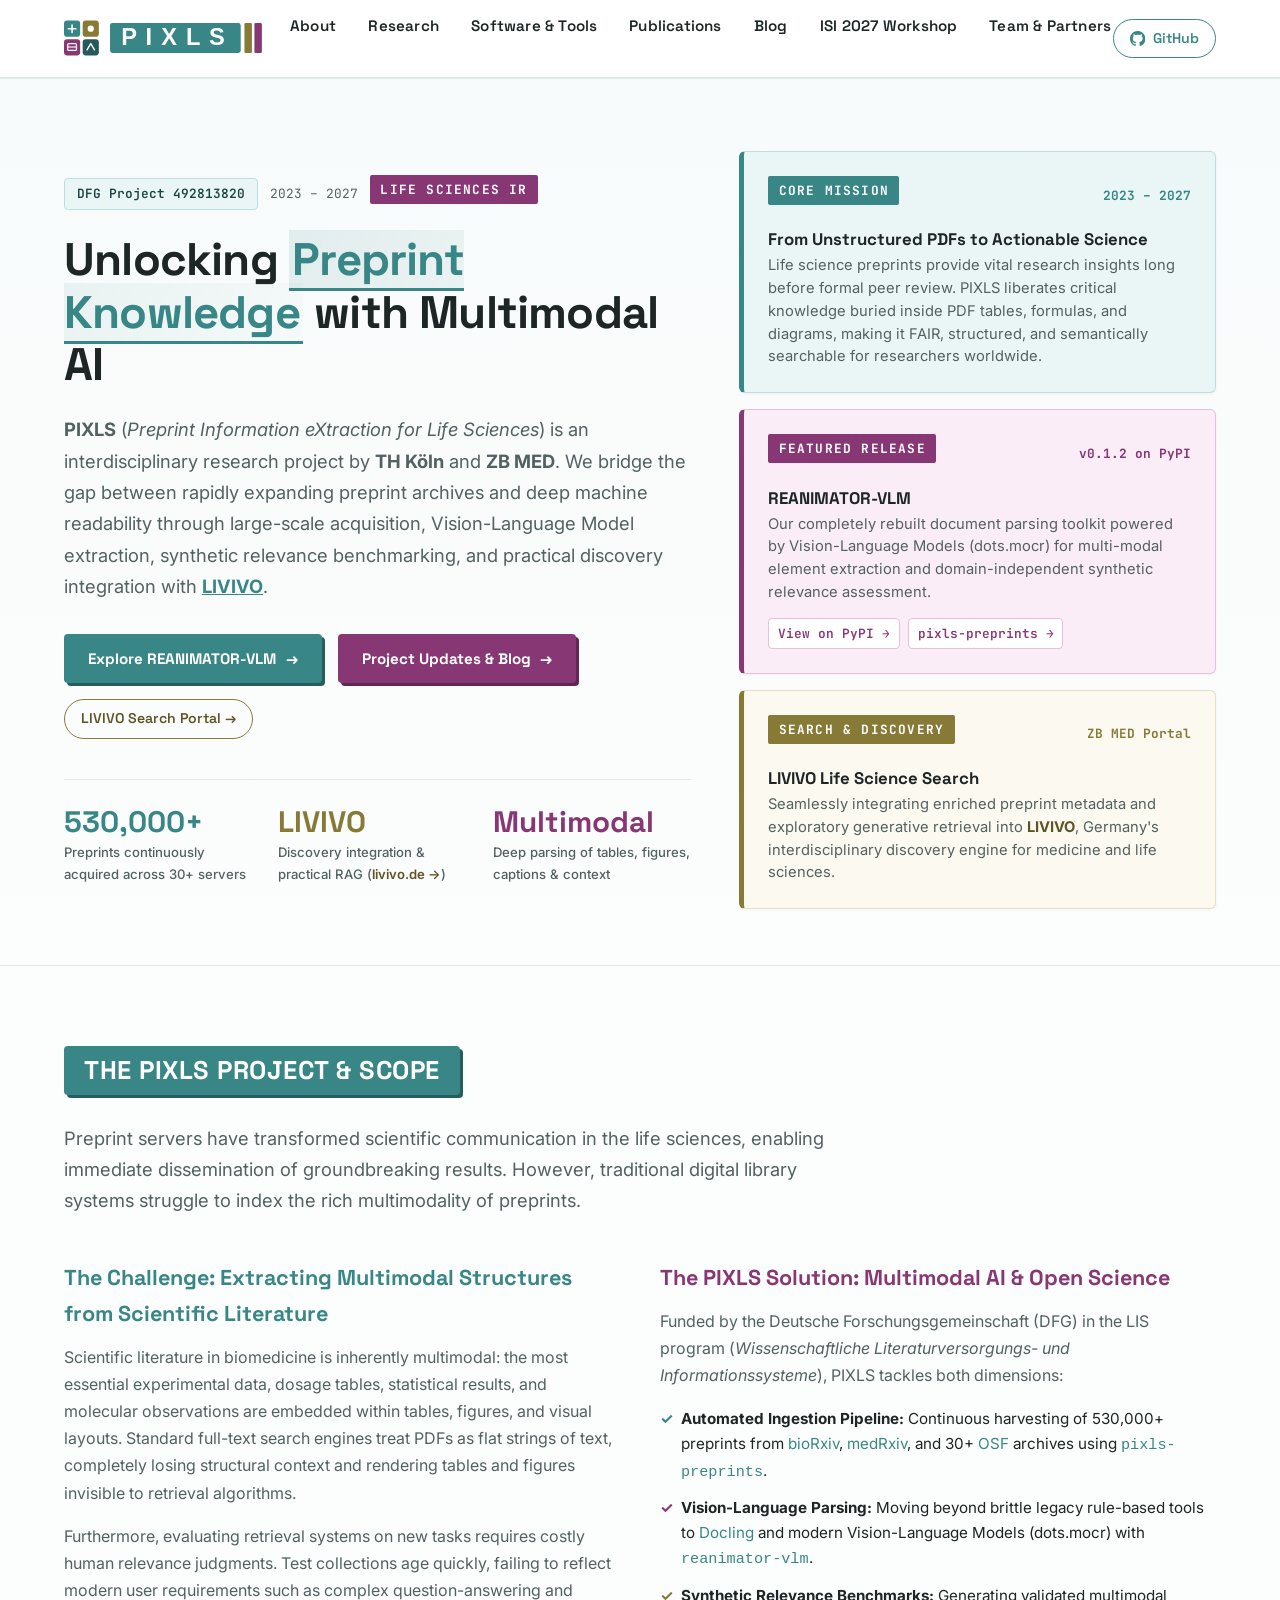
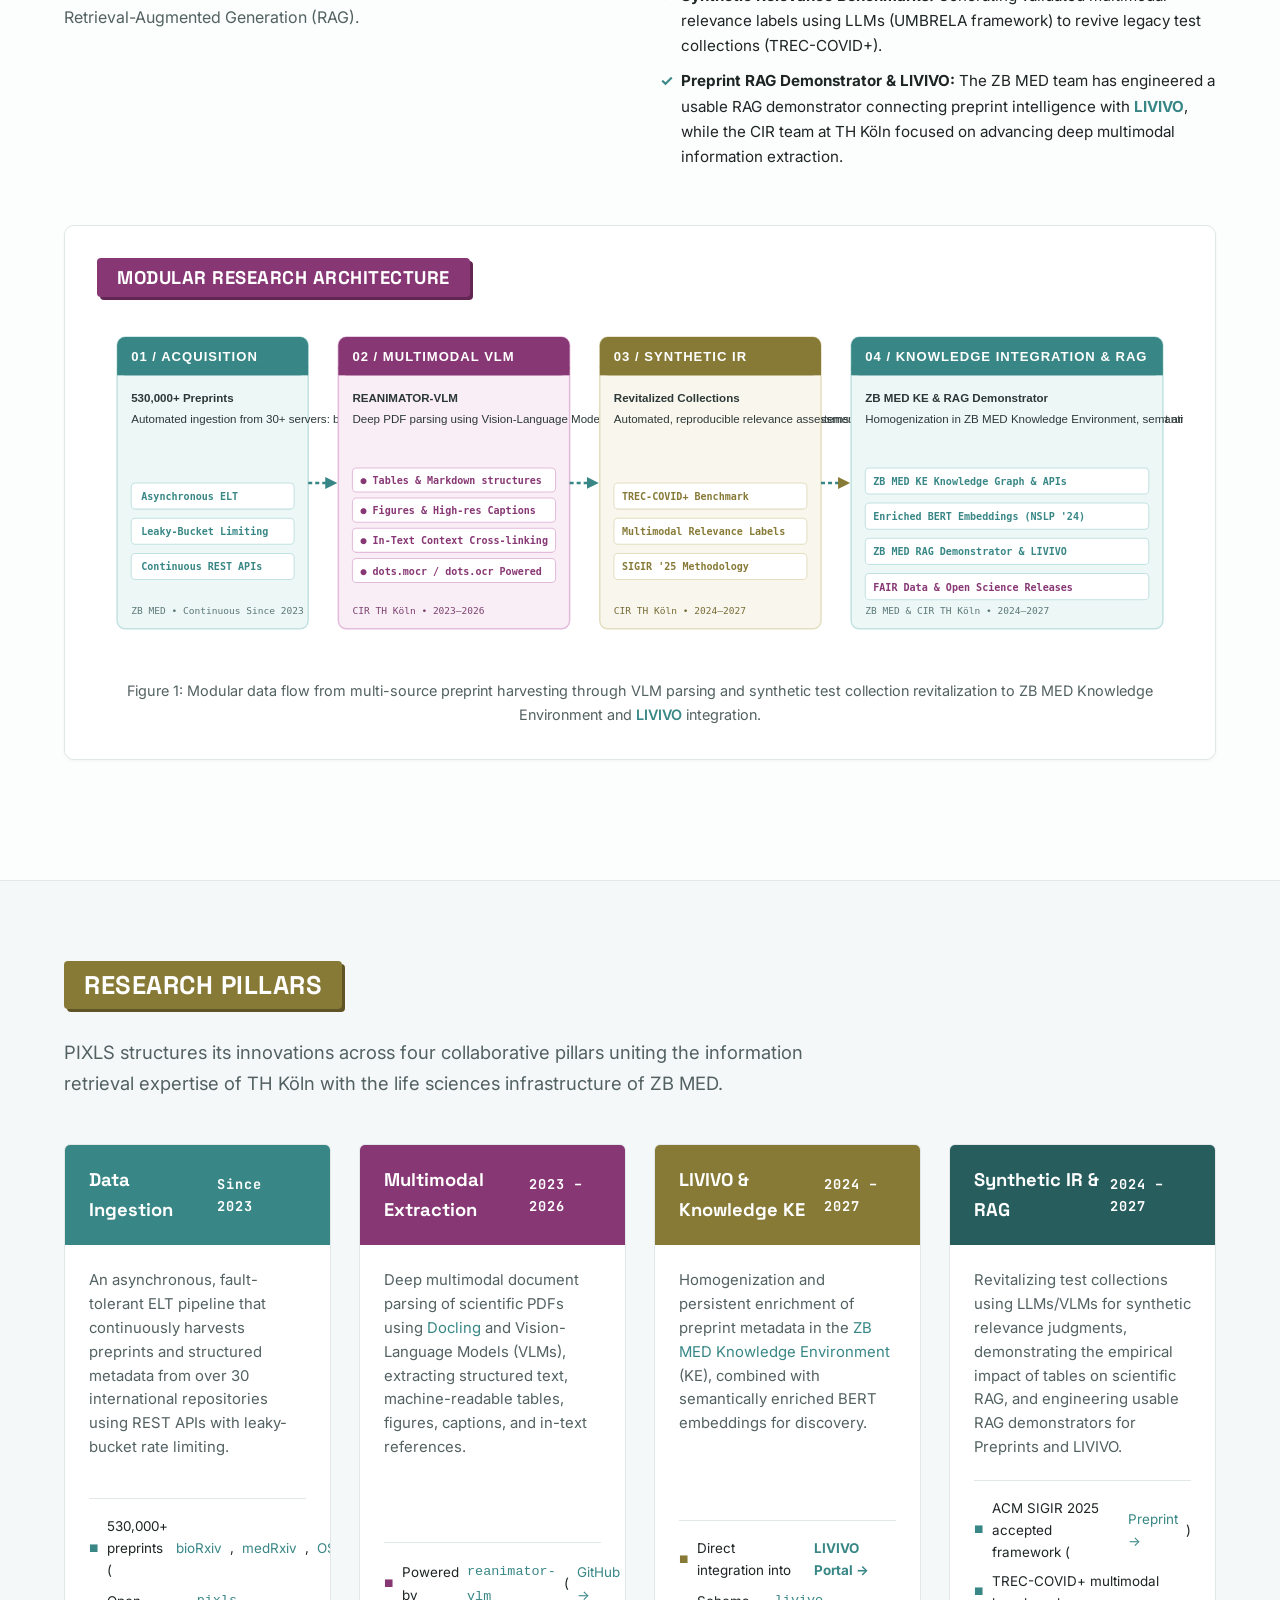
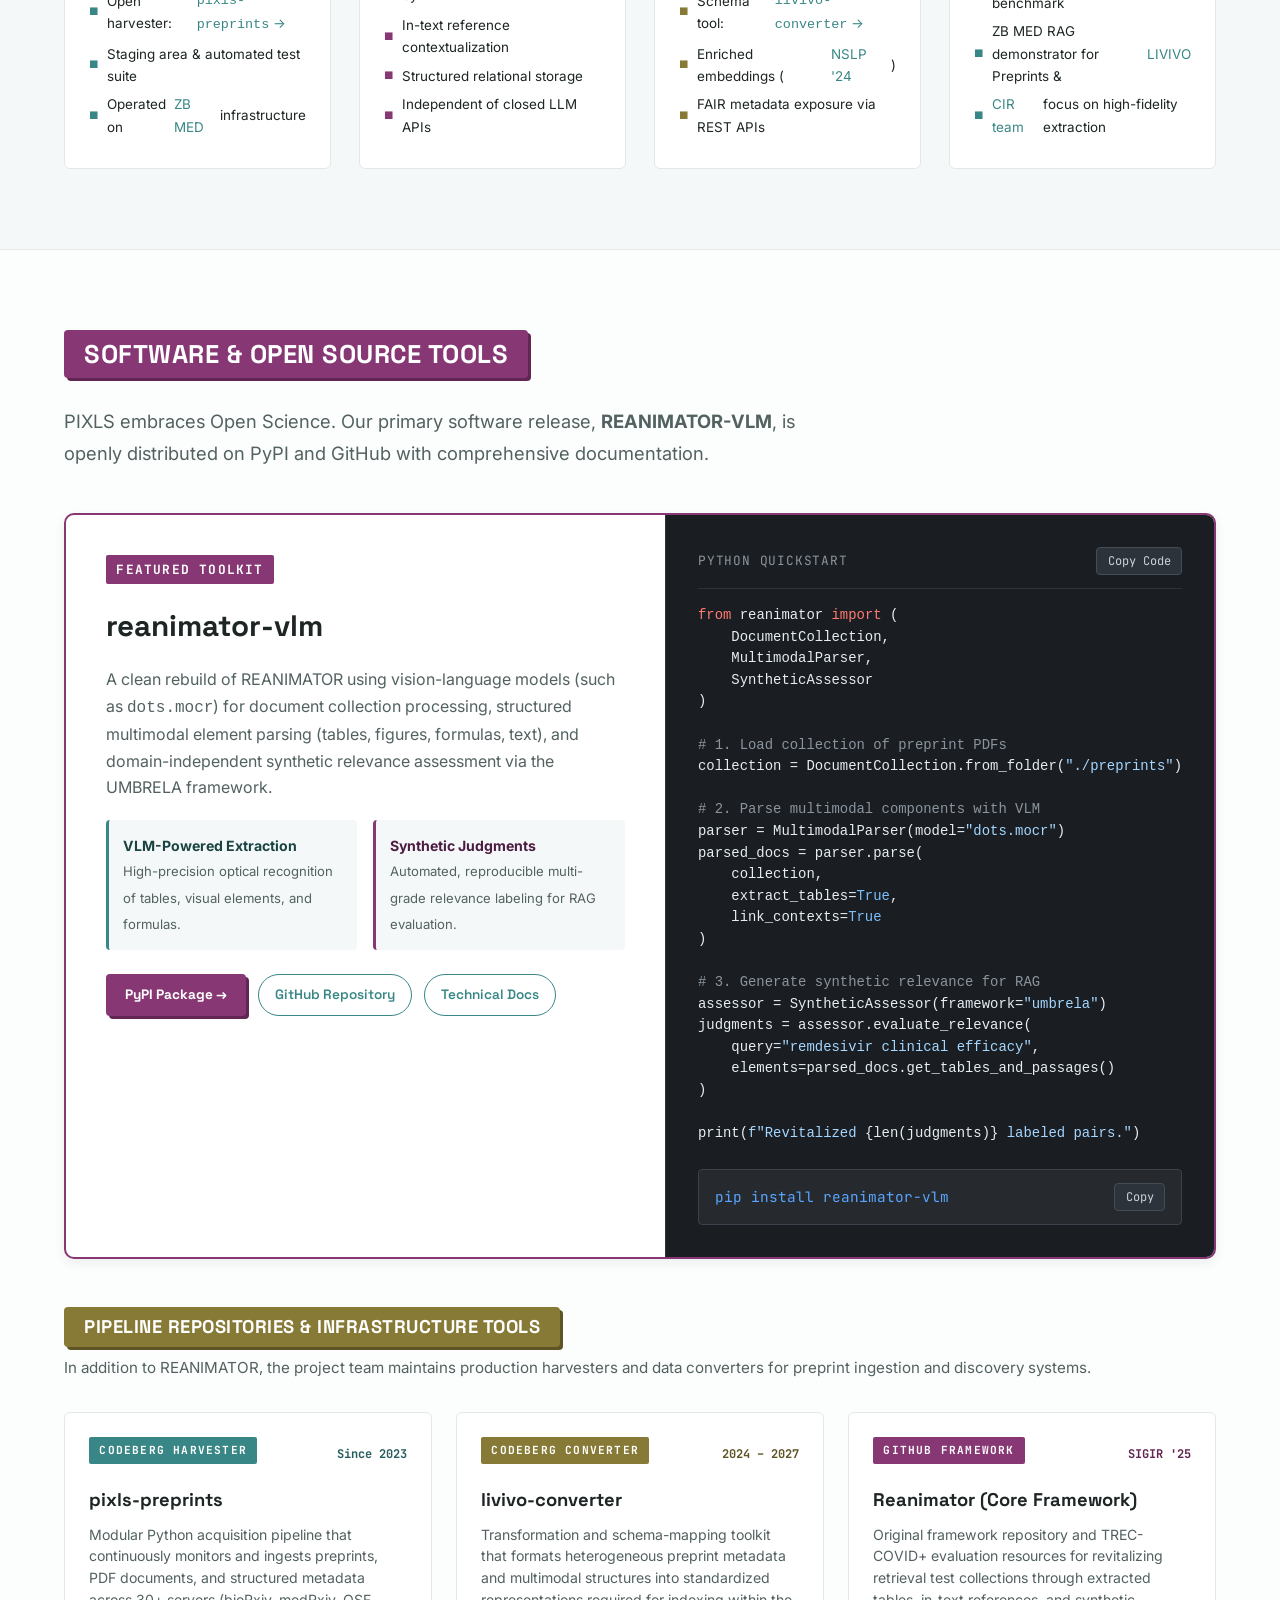
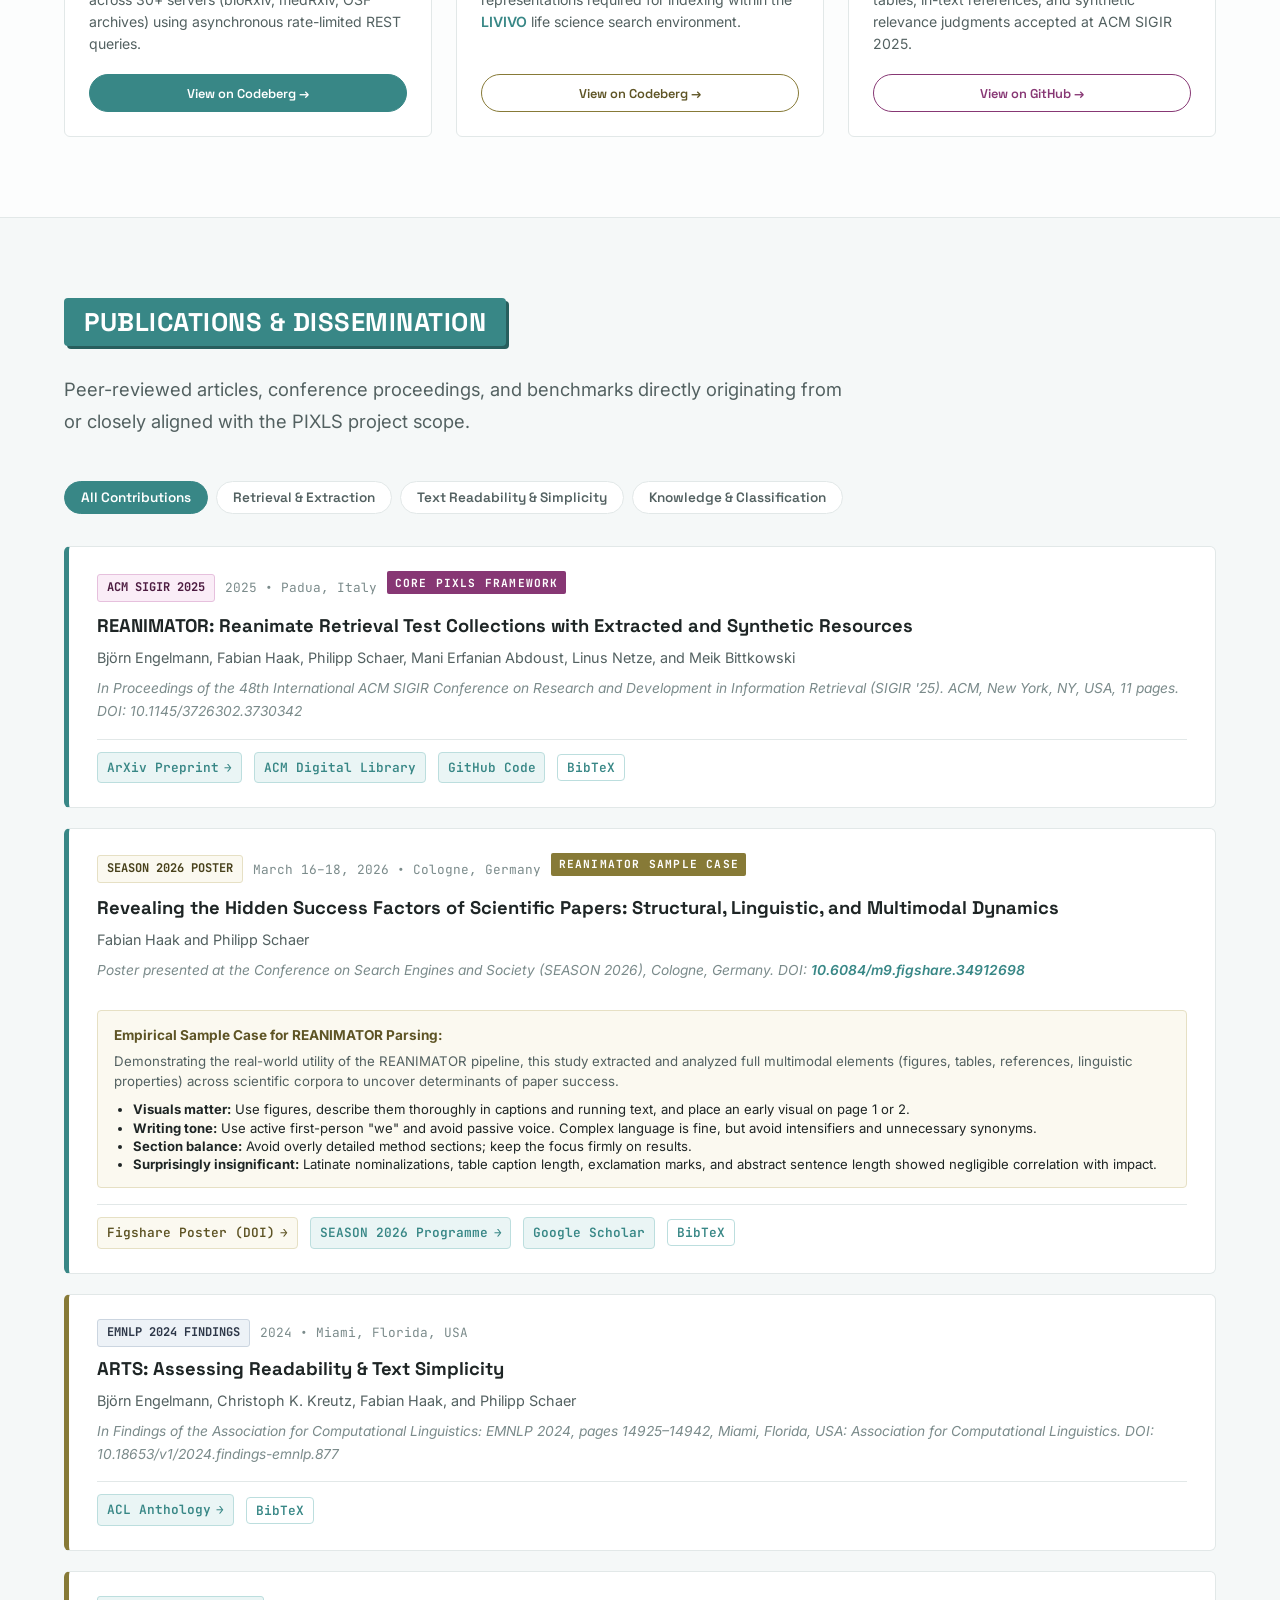
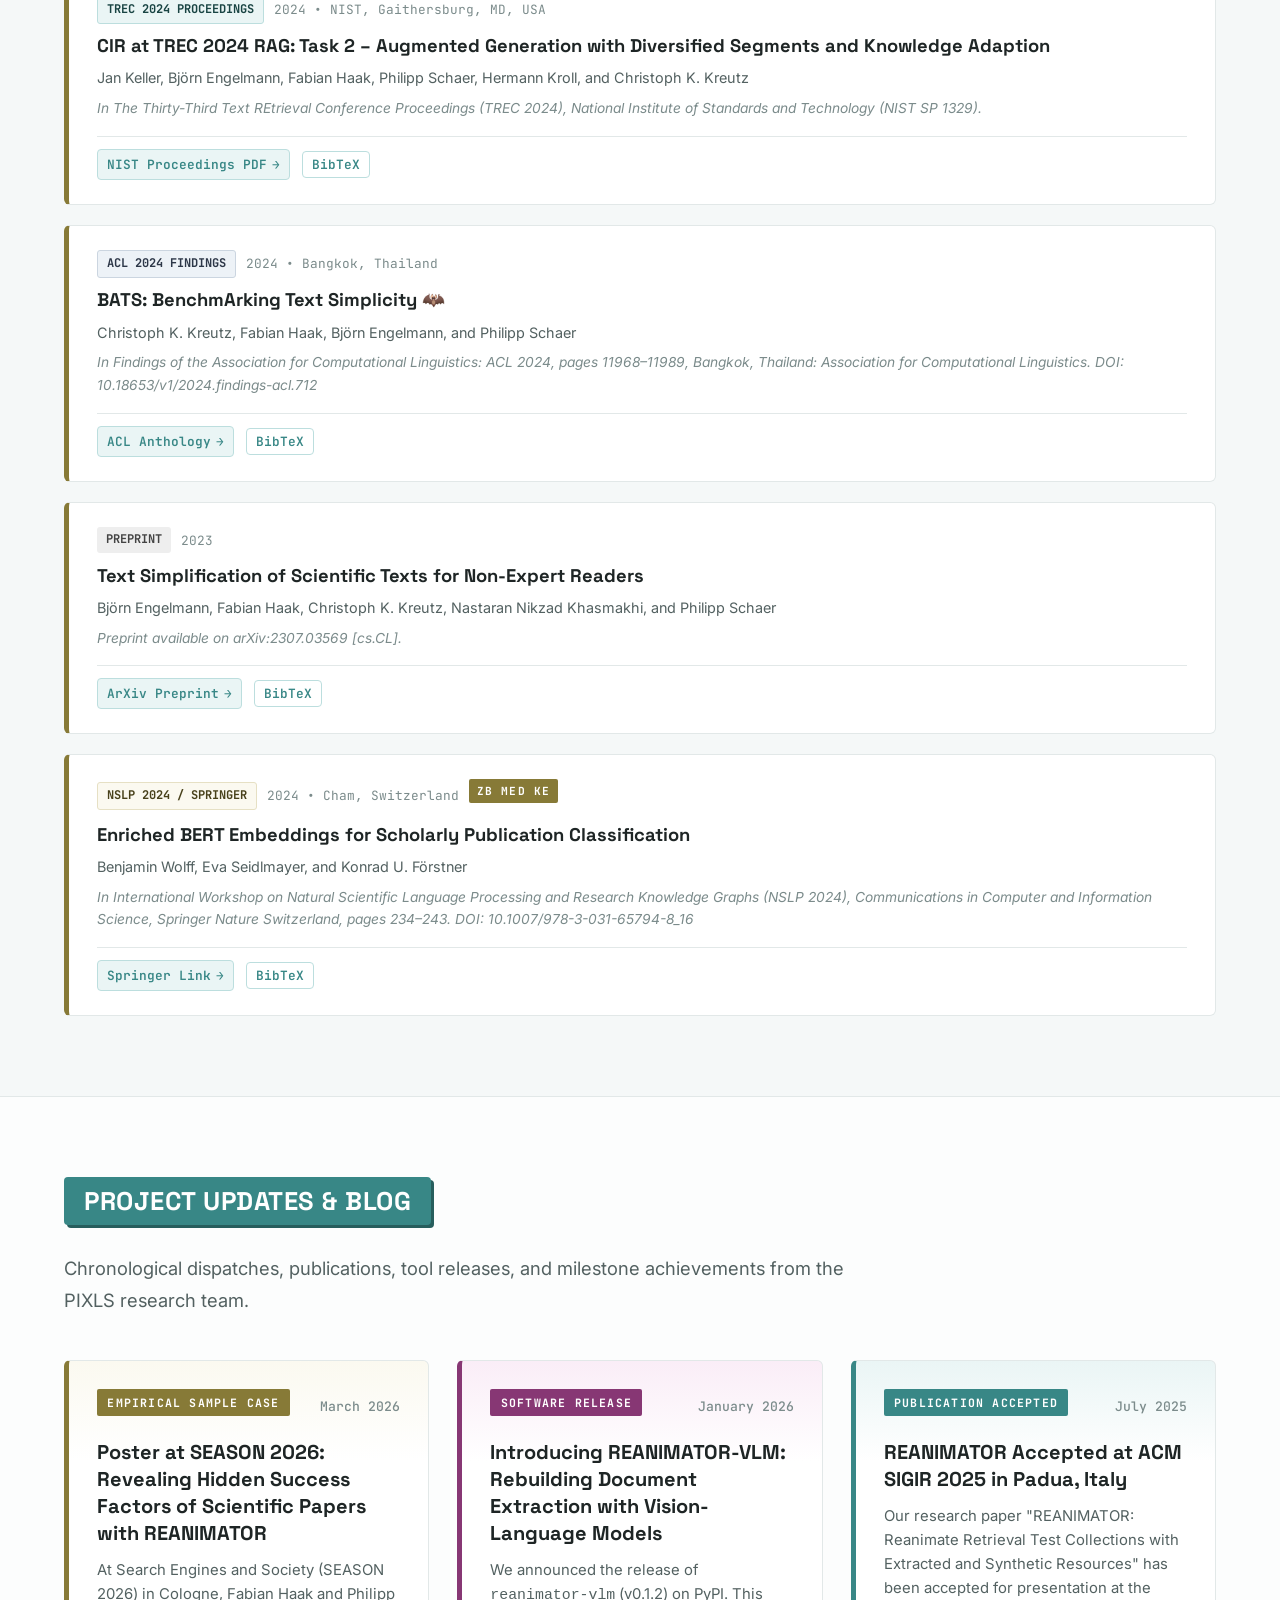
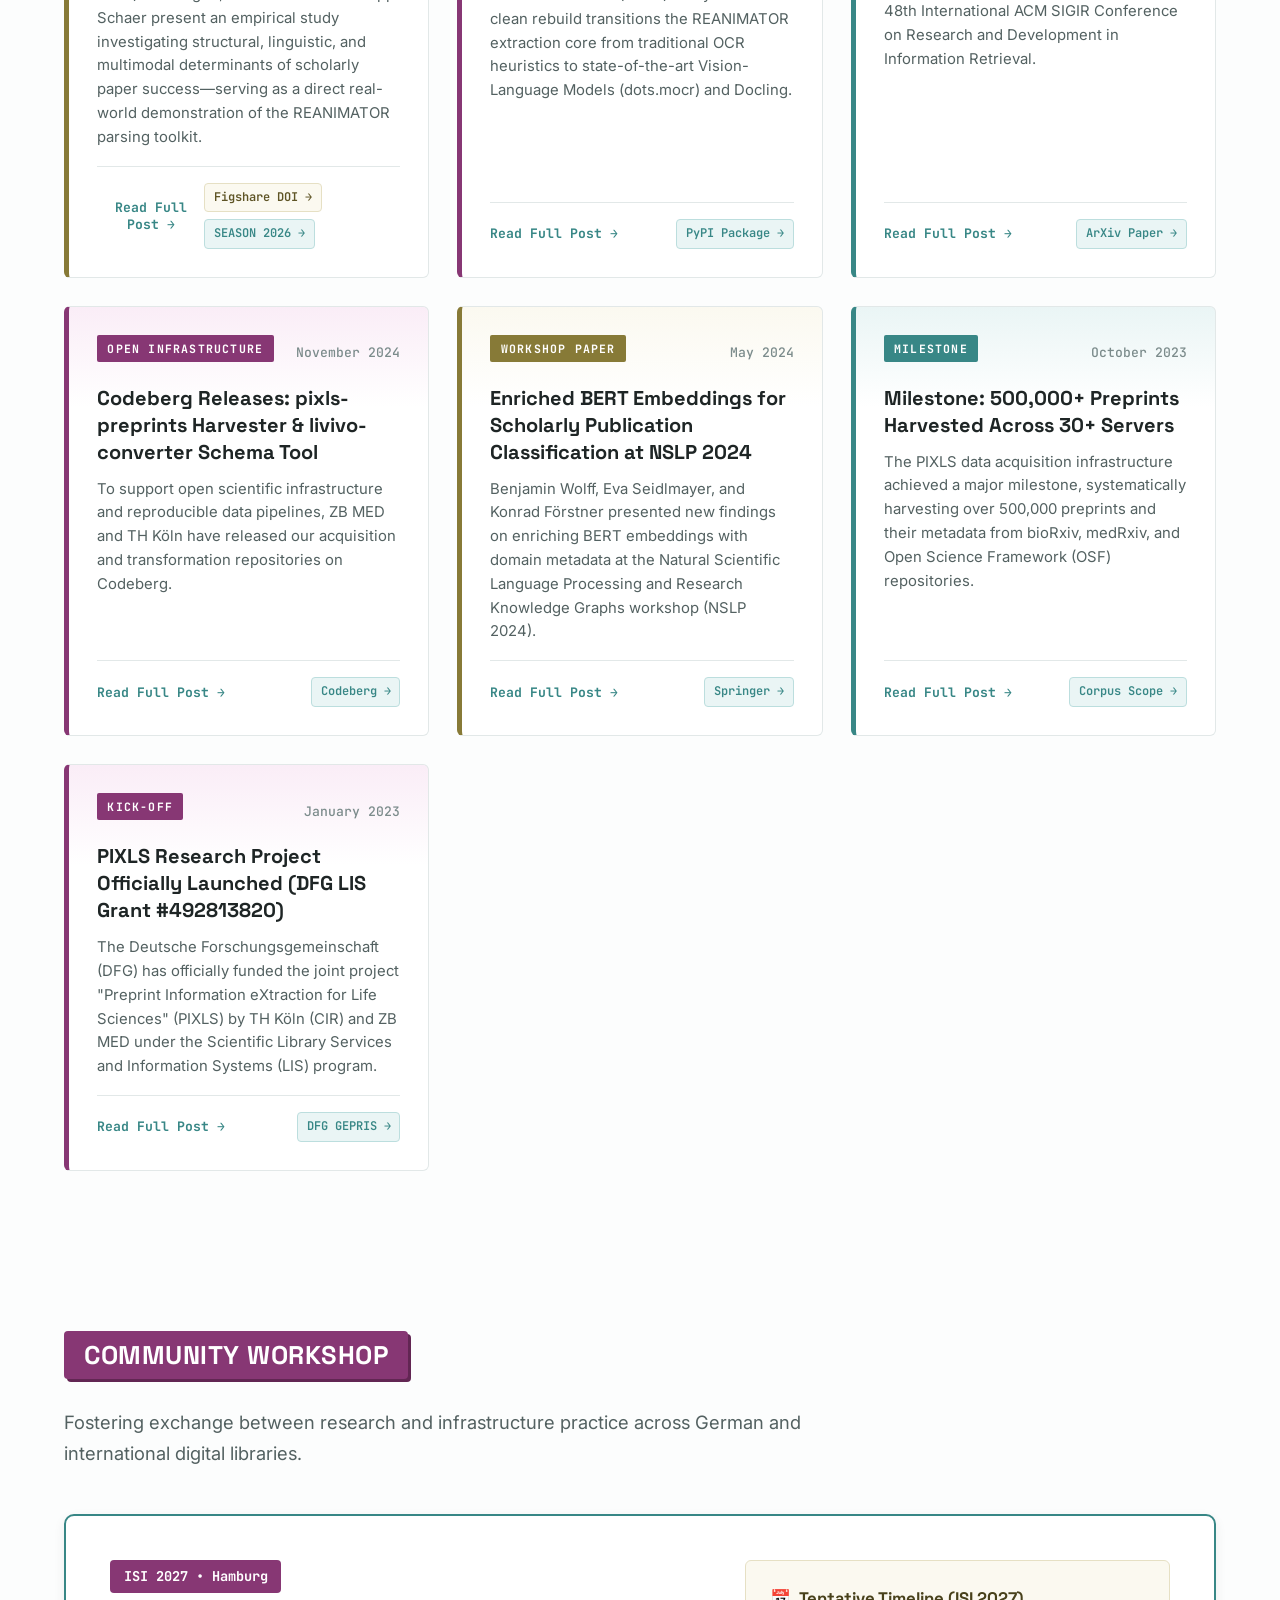
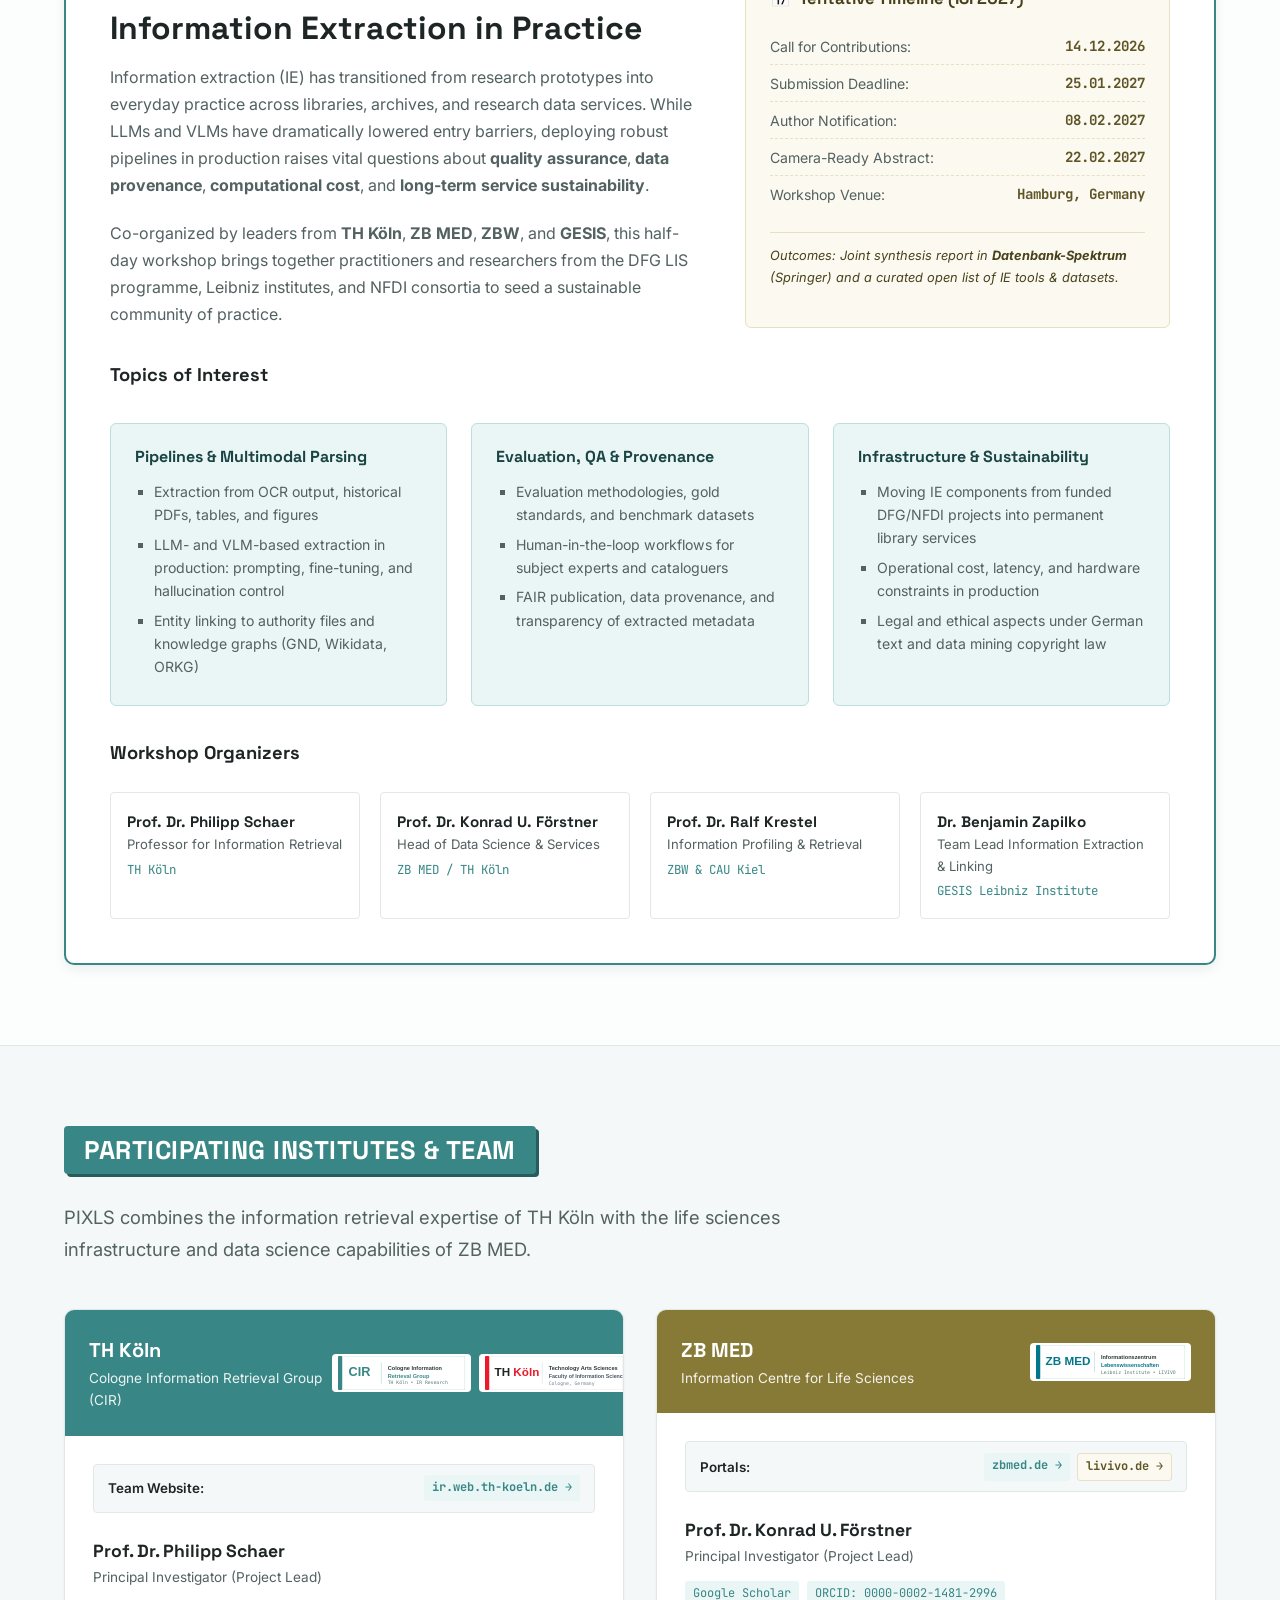
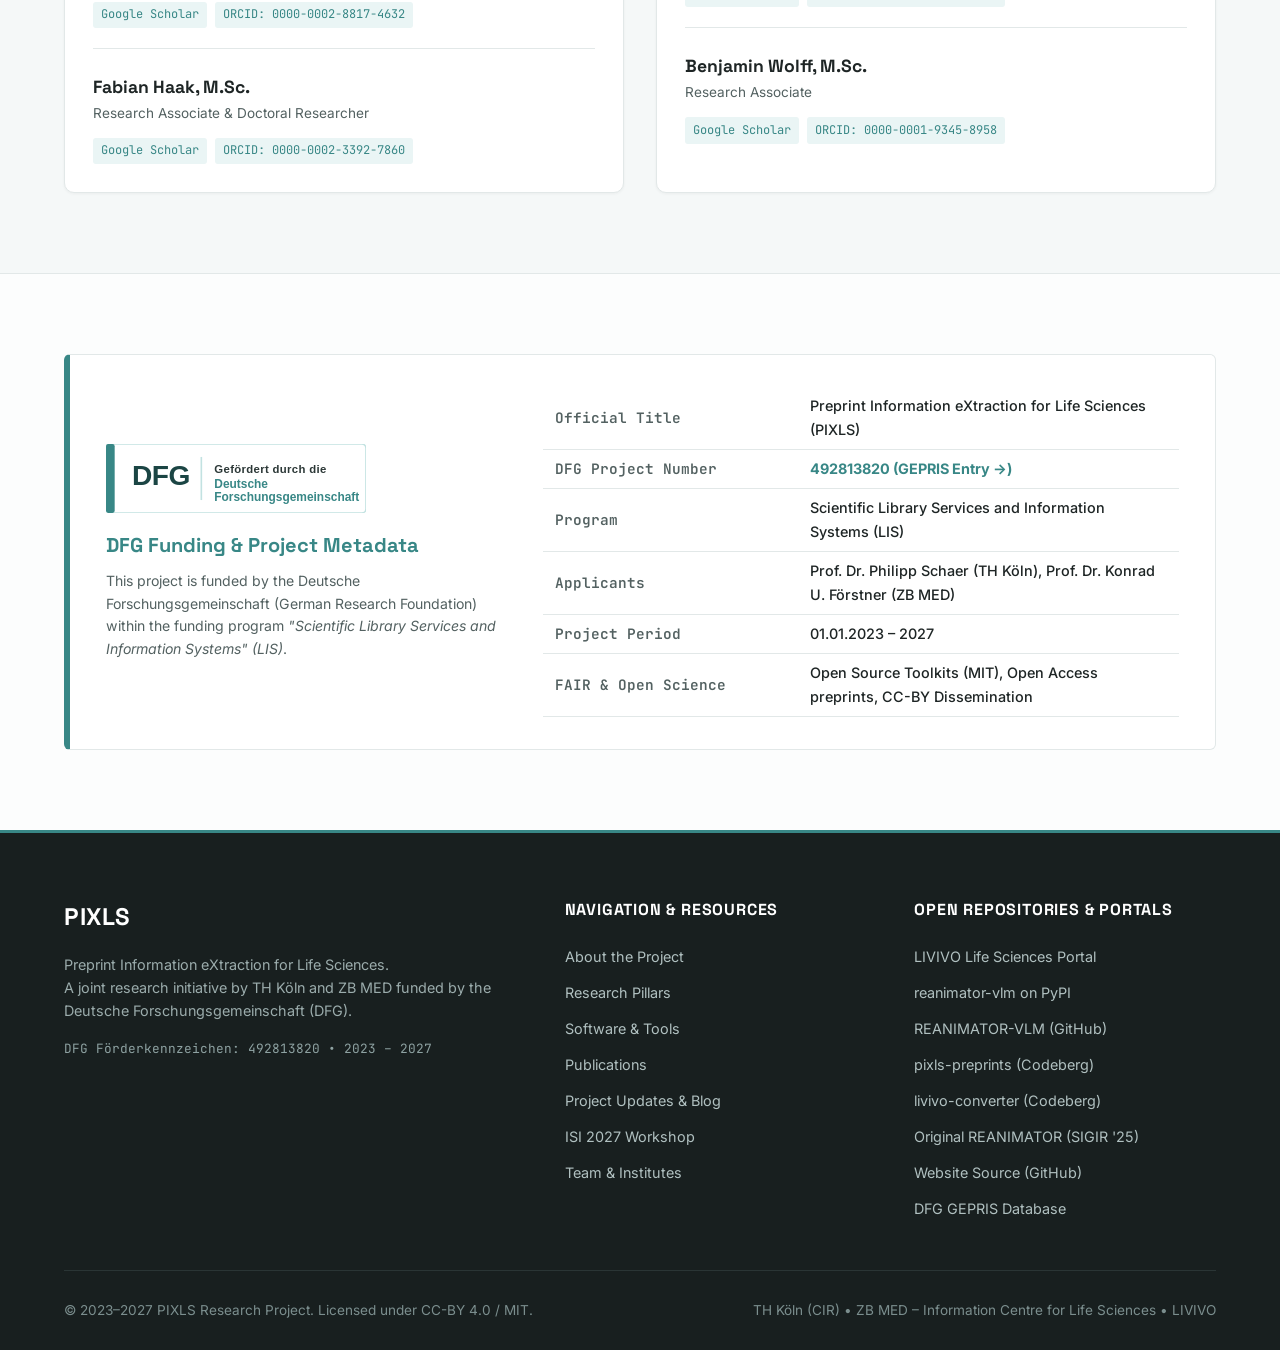
==== commit a9b09f9d: "docs: Link SEASON 2026 poster to Figshare DOI (10.6084/m9.figshare.34912698)" ====
--- a/index.html
+++ b/index.html
@@ -534,7 +534,7 @@
             Fabian Haak and Philipp Schaer
           </p>
           <p class="pub-venue">
-            Poster presented at the Conference on Search Engines and Society (SEASON 2026), Cologne, Germany.
+            Poster presented at the Conference on Search Engines and Society (SEASON 2026), Cologne, Germany. DOI: <a href="https://doi.org/10.6084/m9.figshare.34912698" target="_blank" rel="noopener noreferrer" style="color: var(--color-primary); font-weight: 600;">10.6084/m9.figshare.34912698</a>
           </p>
           <div style="background: var(--color-gold-light); border: 1px solid var(--color-gold-border); border-radius: var(--radius-sm); padding: 0.85rem 1rem; margin: 0.75rem 0 1rem;">
             <strong style="font-size: 0.85rem; color: var(--color-gold-dark); display: block; margin-bottom: 0.35rem;">
@@ -551,6 +551,9 @@
             </ul>
           </div>
           <div class="pub-actions">
+            <a href="https://doi.org/10.6084/m9.figshare.34912698" target="_blank" rel="noopener noreferrer" class="pub-link-btn" style="background: var(--color-gold-light); border-color: var(--color-gold-border); color: var(--color-gold-dark);">
+              <span>Figshare Poster (DOI)</span> &rarr;
+            </a>
             <a href="https://searchenginesandsociety.net/season-2026/programme/" target="_blank" rel="noopener noreferrer" class="pub-link-btn">
               <span>SEASON 2026 Programme</span> &rarr;
             </a>
@@ -561,13 +564,13 @@
               BibTeX
             </button>
           </div>
-          <div id="bib-season26" class="bibtex-box">@inproceedings{haak2026revealing,
-  author    = {Haak, Fabian and Schaer, Philipp},
-  title     = {Revealing the Hidden Success Factors of Scientific Papers: Structural, Linguistic, and Multimodal Dynamics},
-  booktitle = {Proceedings of the Conference on Search Engines and Society (SEASON 2026)},
-  year      = {2026},
-  address   = {Cologne, Germany},
-  url       = {https://searchenginesandsociety.net/season-2026/programme/}
+          <div id="bib-season26" class="bibtex-box">@misc{haak2026revealing,
+  author       = {Haak, Fabian and Schaer, Philipp},
+  title        = {Revealing the Hidden Success Factors of Scientific Papers: Structural, Linguistic, and Multimodal Dynamics},
+  howpublished = {Poster presented at Search Engines and Society (SEASON 2026), Cologne, Germany},
+  year         = {2026},
+  doi          = {10.6084/m9.figshare.34912698},
+  url          = {https://doi.org/10.6084/m9.figshare.34912698}
 }</div>
         </article>
 
@@ -777,14 +780,19 @@
               <li><strong>Insignificant Elements:</strong> Factors such as Latinate nominalizations, table caption length, abstract sentence length, and punctuation marks (exclamations, parentheses) showed negligible statistical significance.</li>
             </ul>
             <p>
-              This work showcases how PIXLS multimodal parsing turns raw PDF archives into structured analytical corpora for meta-research and information retrieval.
+              This work showcases how PIXLS multimodal parsing turns raw PDF archives into structured analytical corpora for meta-research and information retrieval. The full poster is openly published on Figshare at DOI: <a href="https://doi.org/10.6084/m9.figshare.34912698" target="_blank" rel="noopener noreferrer">10.6084/m9.figshare.34912698</a>.
             </p>
           </div>
           <div class="blog-actions">
             <button class="btn-read-more" onclick="toggleBlog('blog-post-1', this)">Read Full Post &rarr;</button>
-            <a href="https://searchenginesandsociety.net/season-2026/programme/" target="_blank" rel="noopener noreferrer" class="pub-link-btn" style="font-size: 0.75rem;">
-              <span>SEASON 2026 &rarr;</span>
-            </a>
+            <div style="display: flex; gap: 0.4rem; flex-wrap: wrap;">
+              <a href="https://doi.org/10.6084/m9.figshare.34912698" target="_blank" rel="noopener noreferrer" class="pub-link-btn" style="font-size: 0.75rem; background: var(--color-gold-light); color: var(--color-gold-dark); border-color: var(--color-gold-border);">
+                <span>Figshare DOI &rarr;</span>
+              </a>
+              <a href="https://searchenginesandsociety.net/season-2026/programme/" target="_blank" rel="noopener noreferrer" class="pub-link-btn" style="font-size: 0.75rem;">
+                <span>SEASON 2026 &rarr;</span>
+              </a>
+            </div>
           </div>
         </article>
 
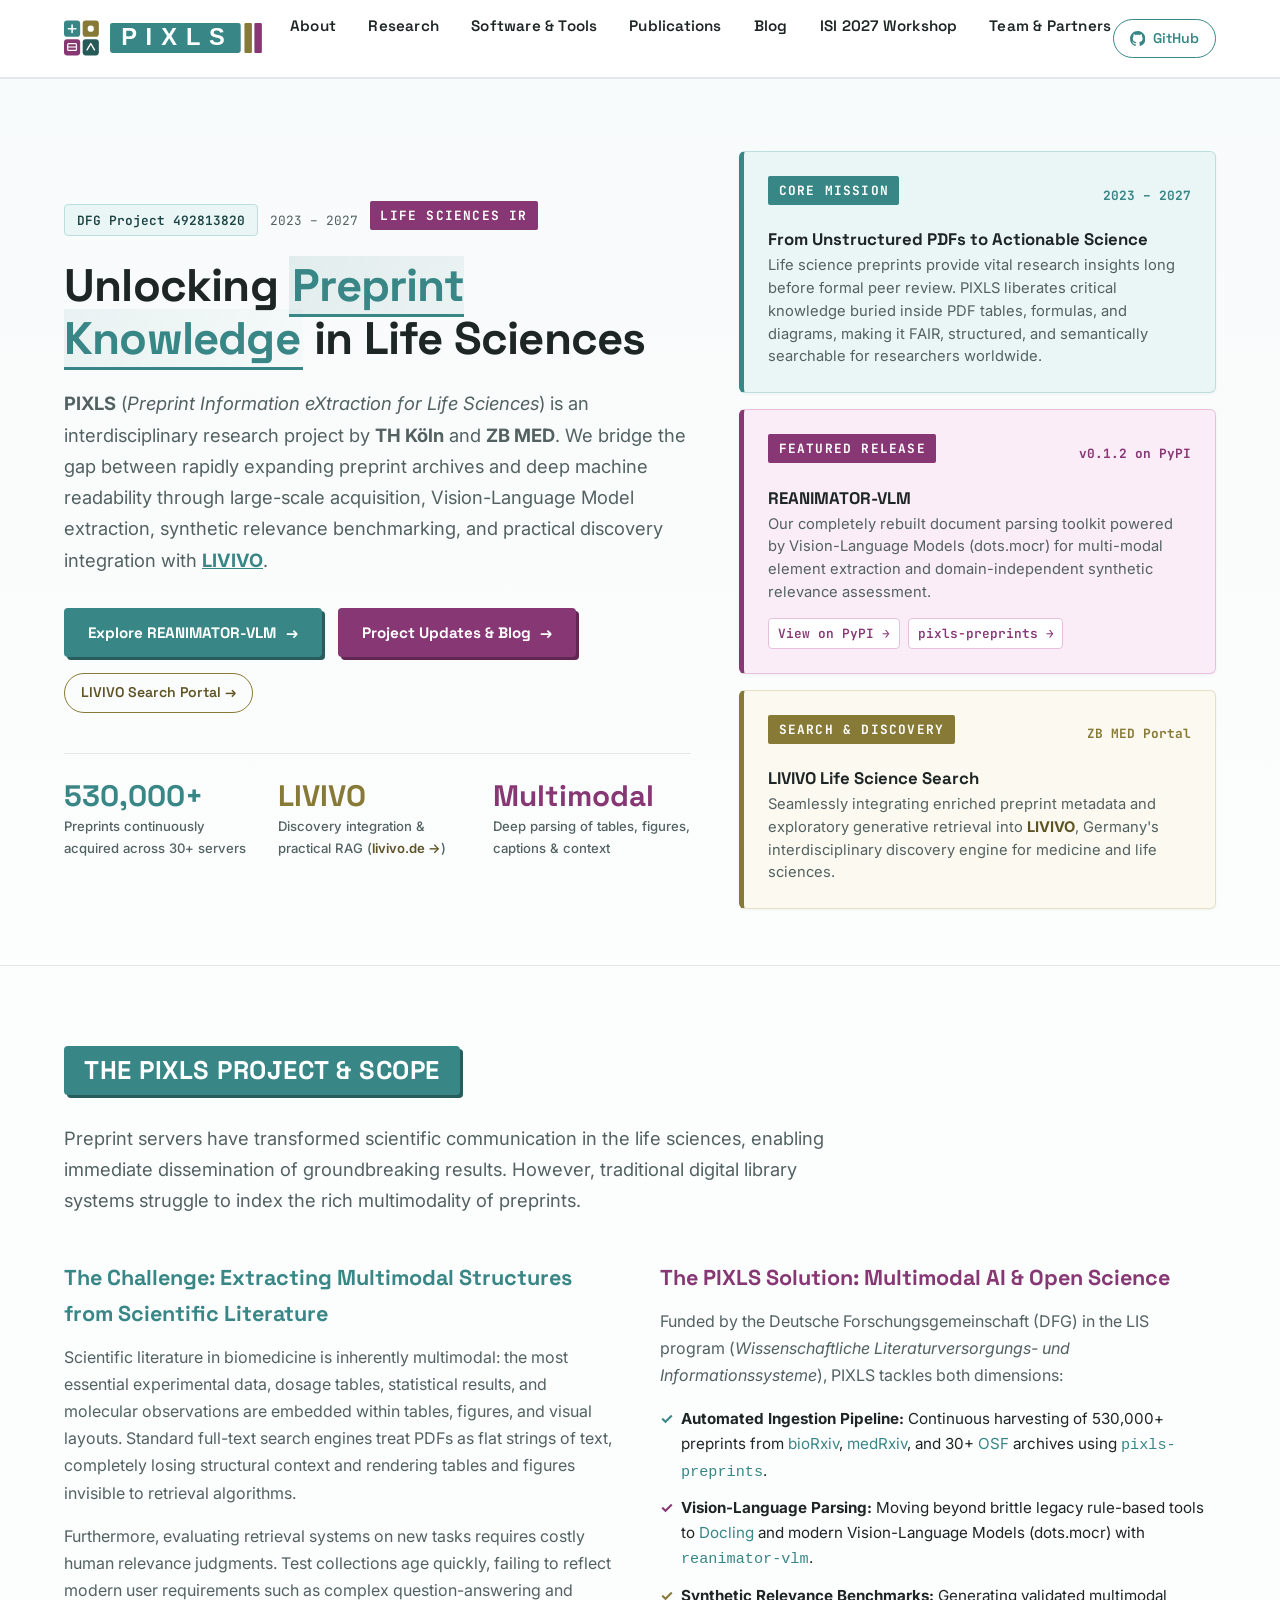
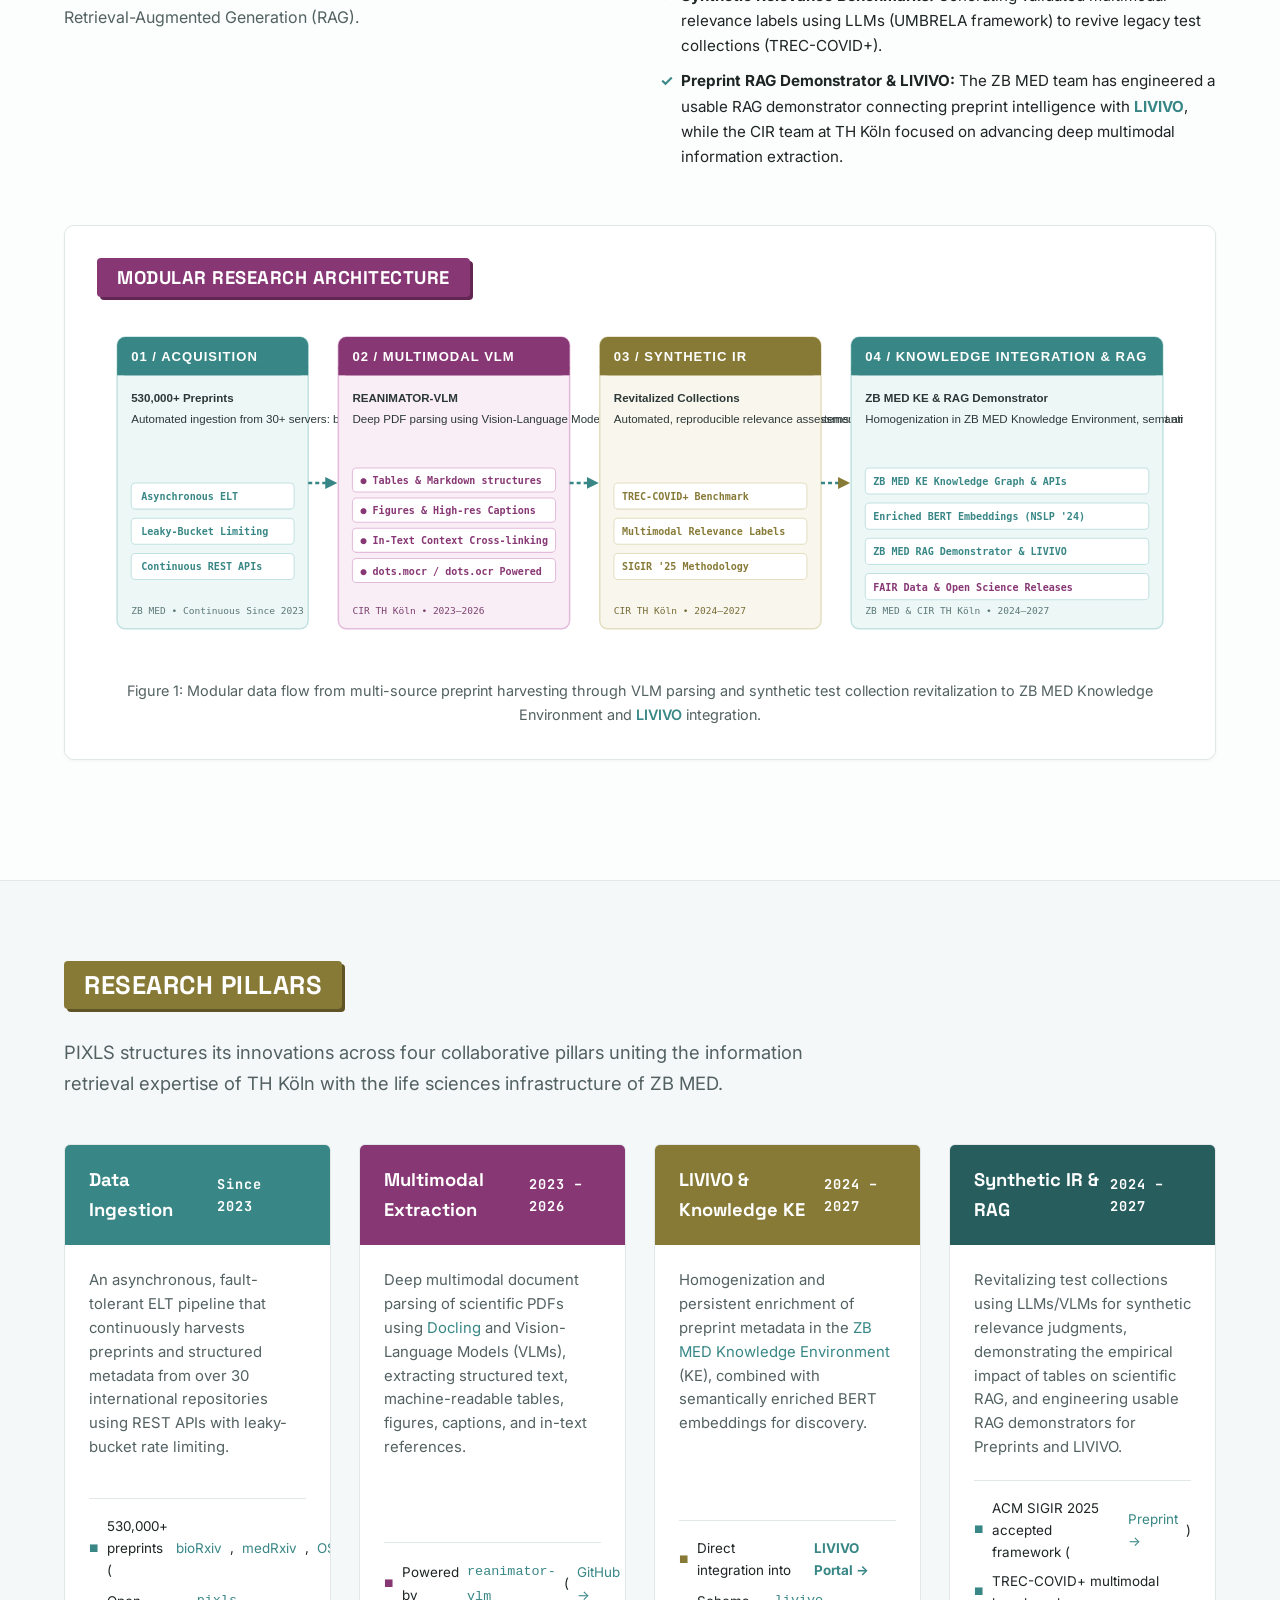
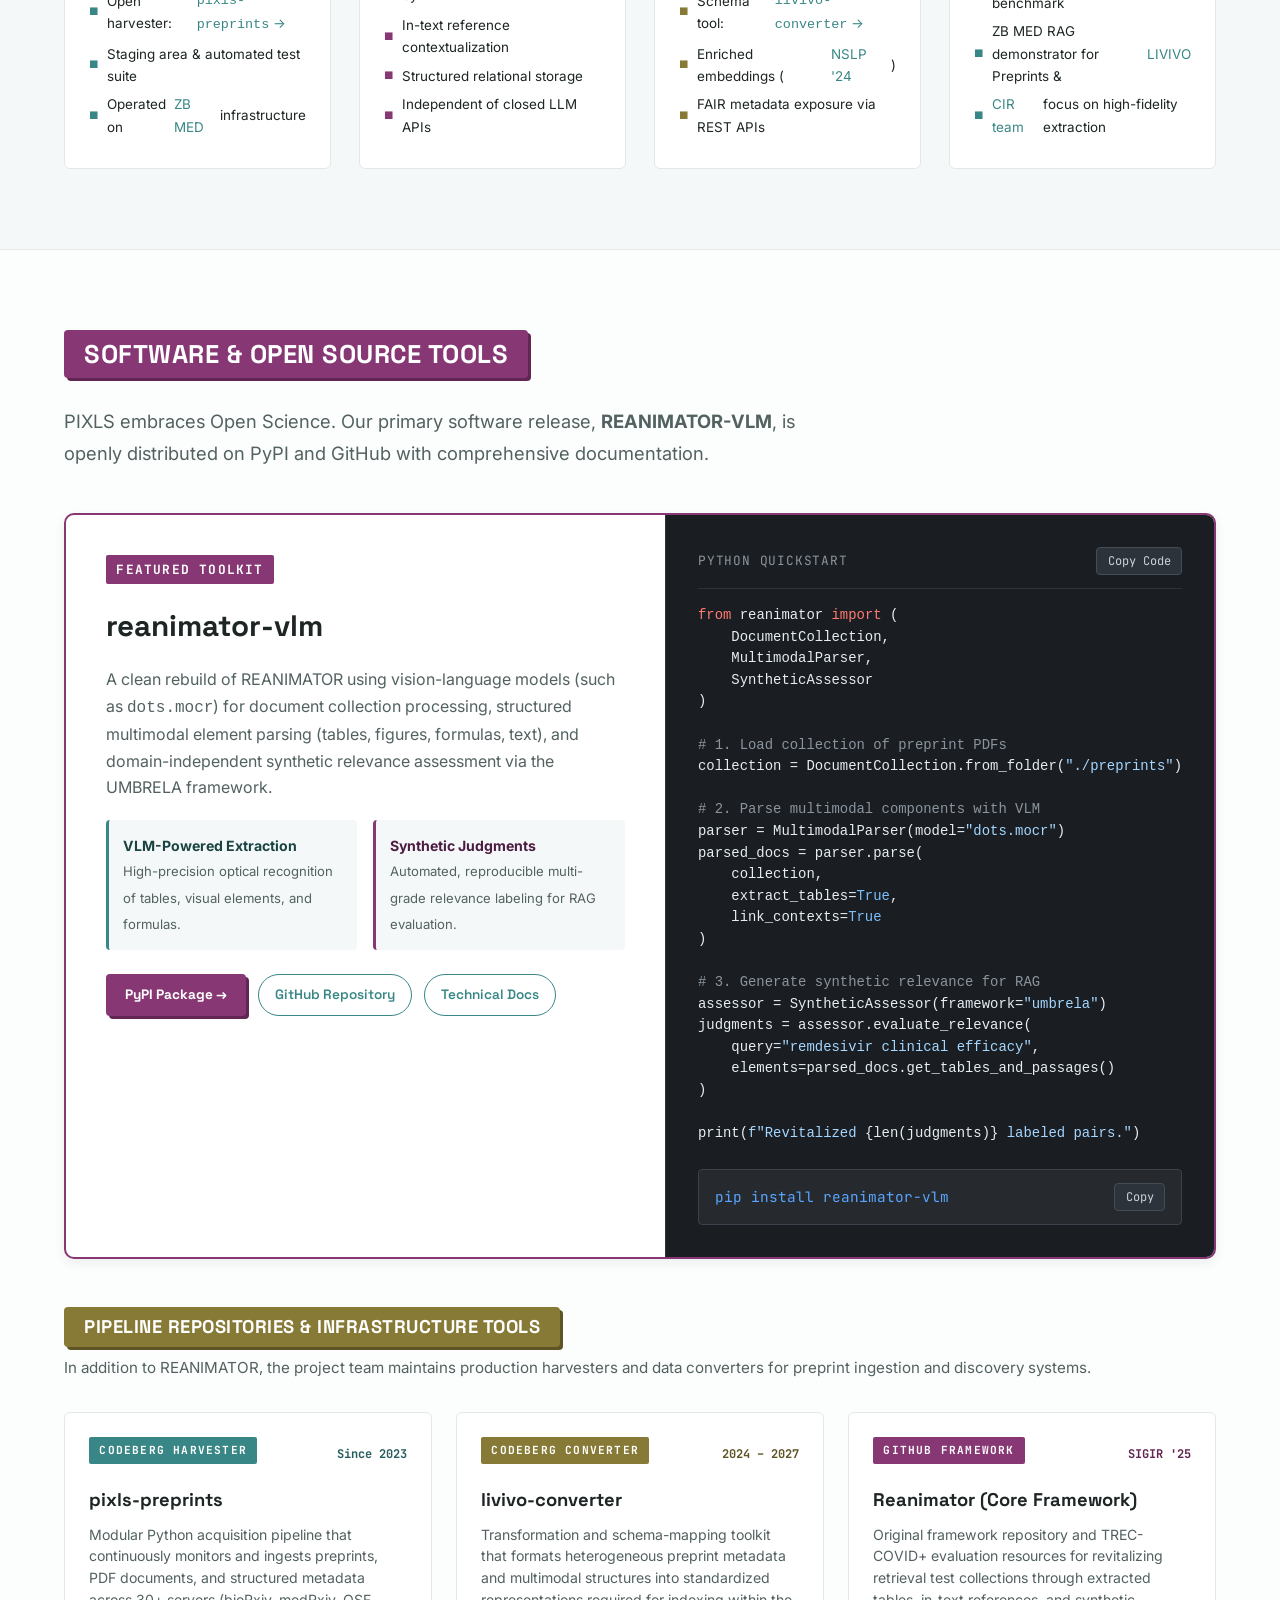
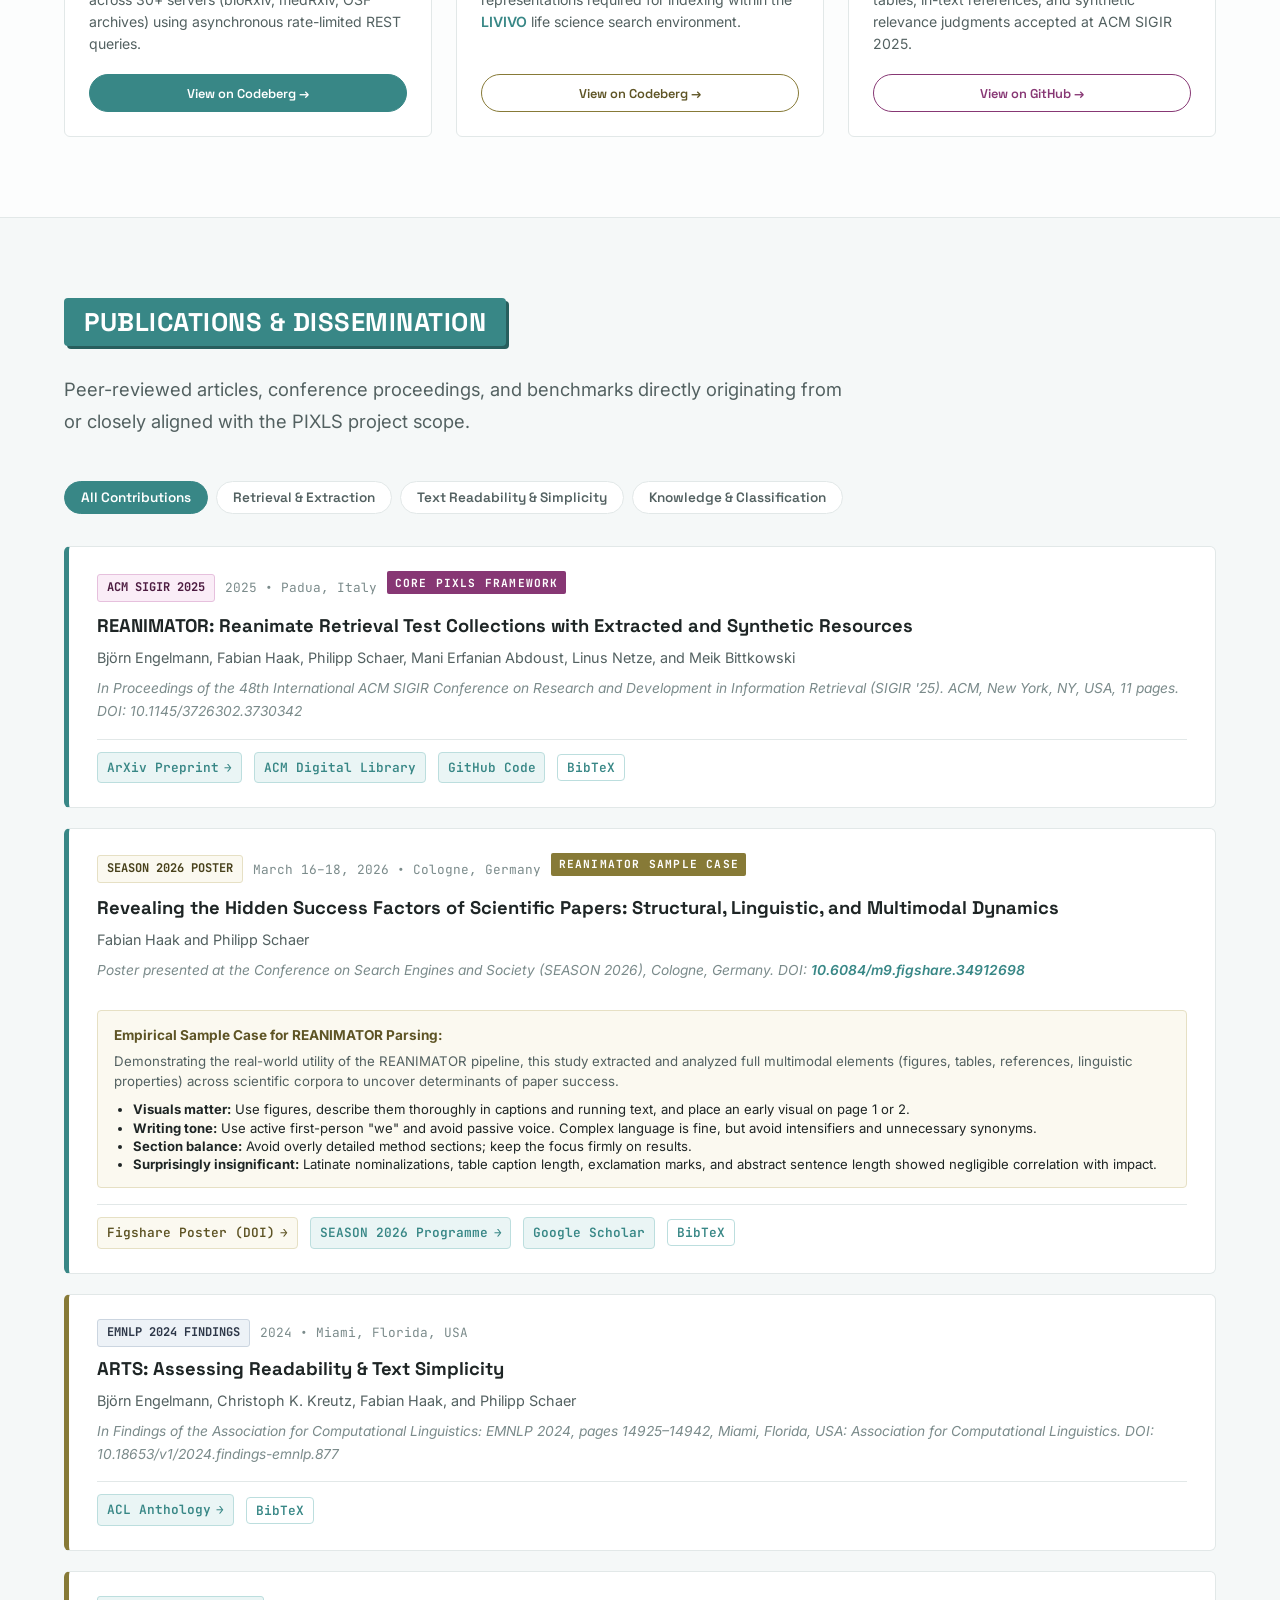
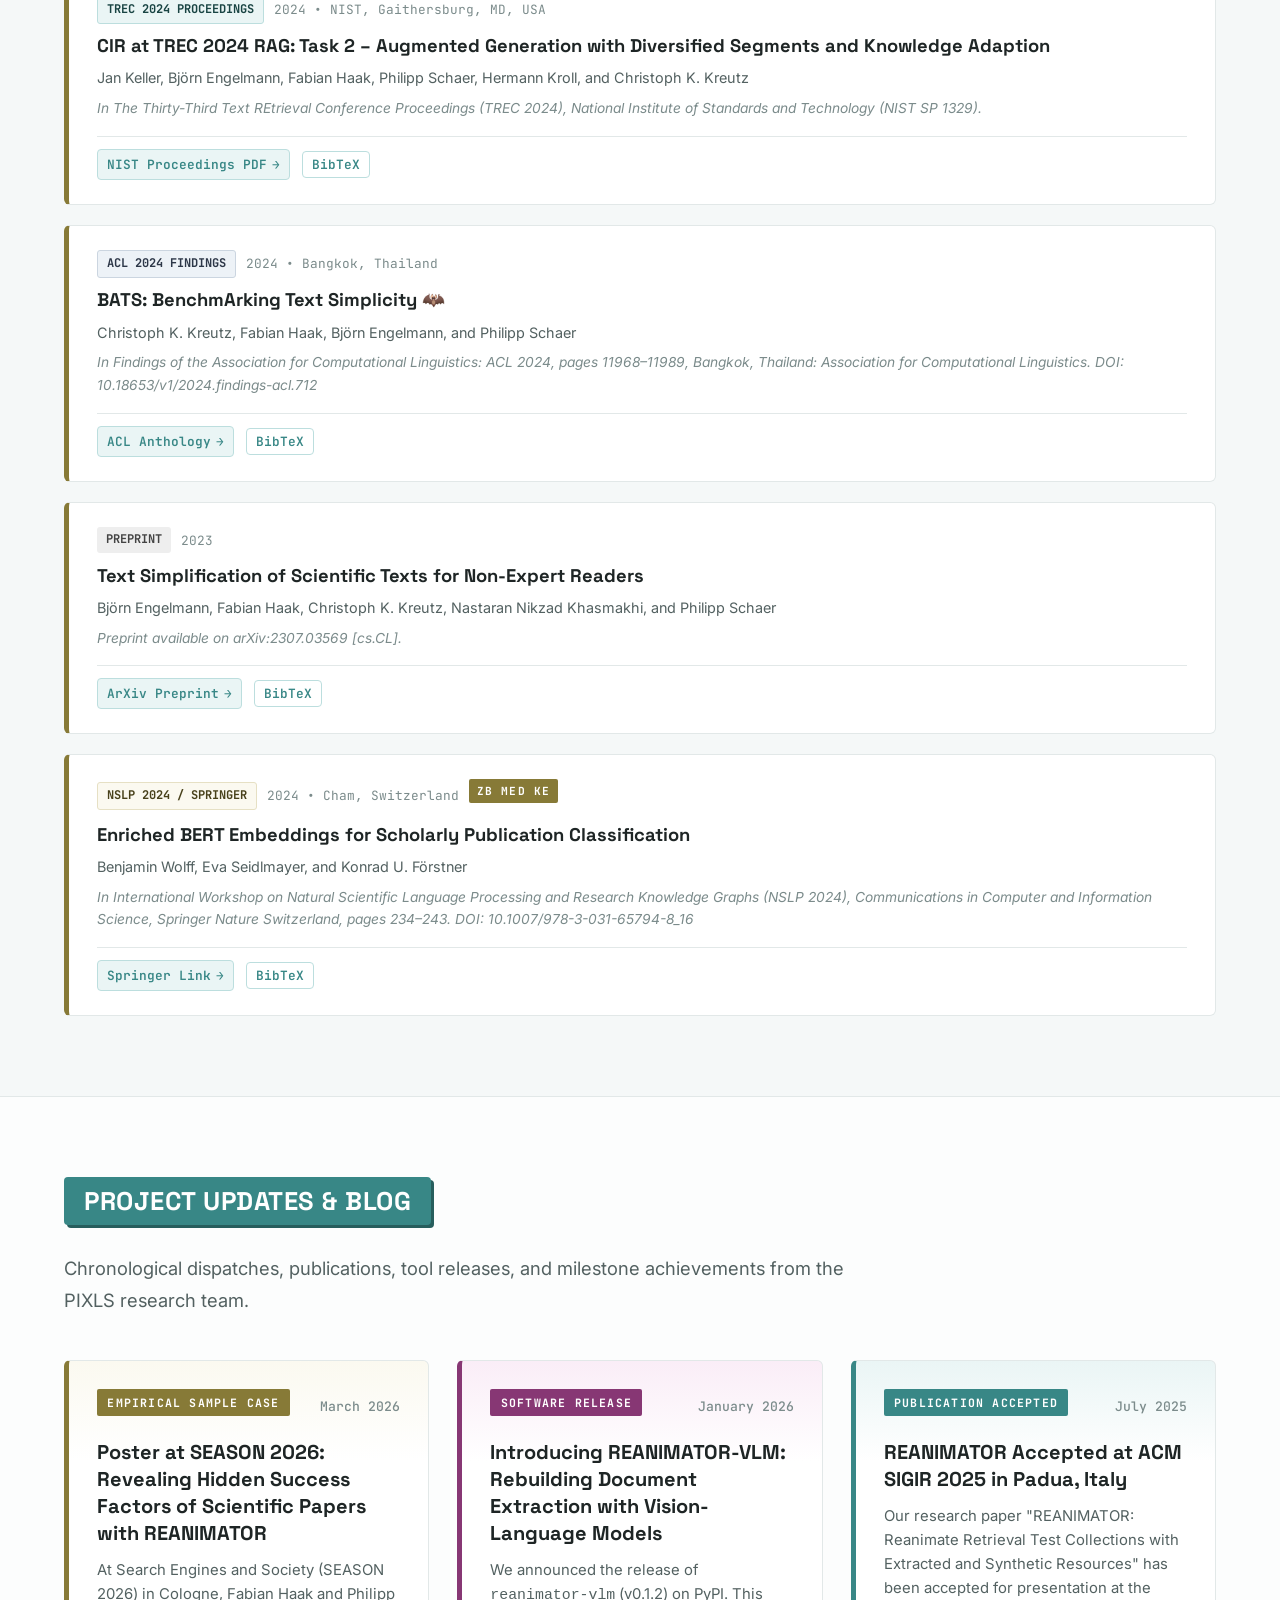
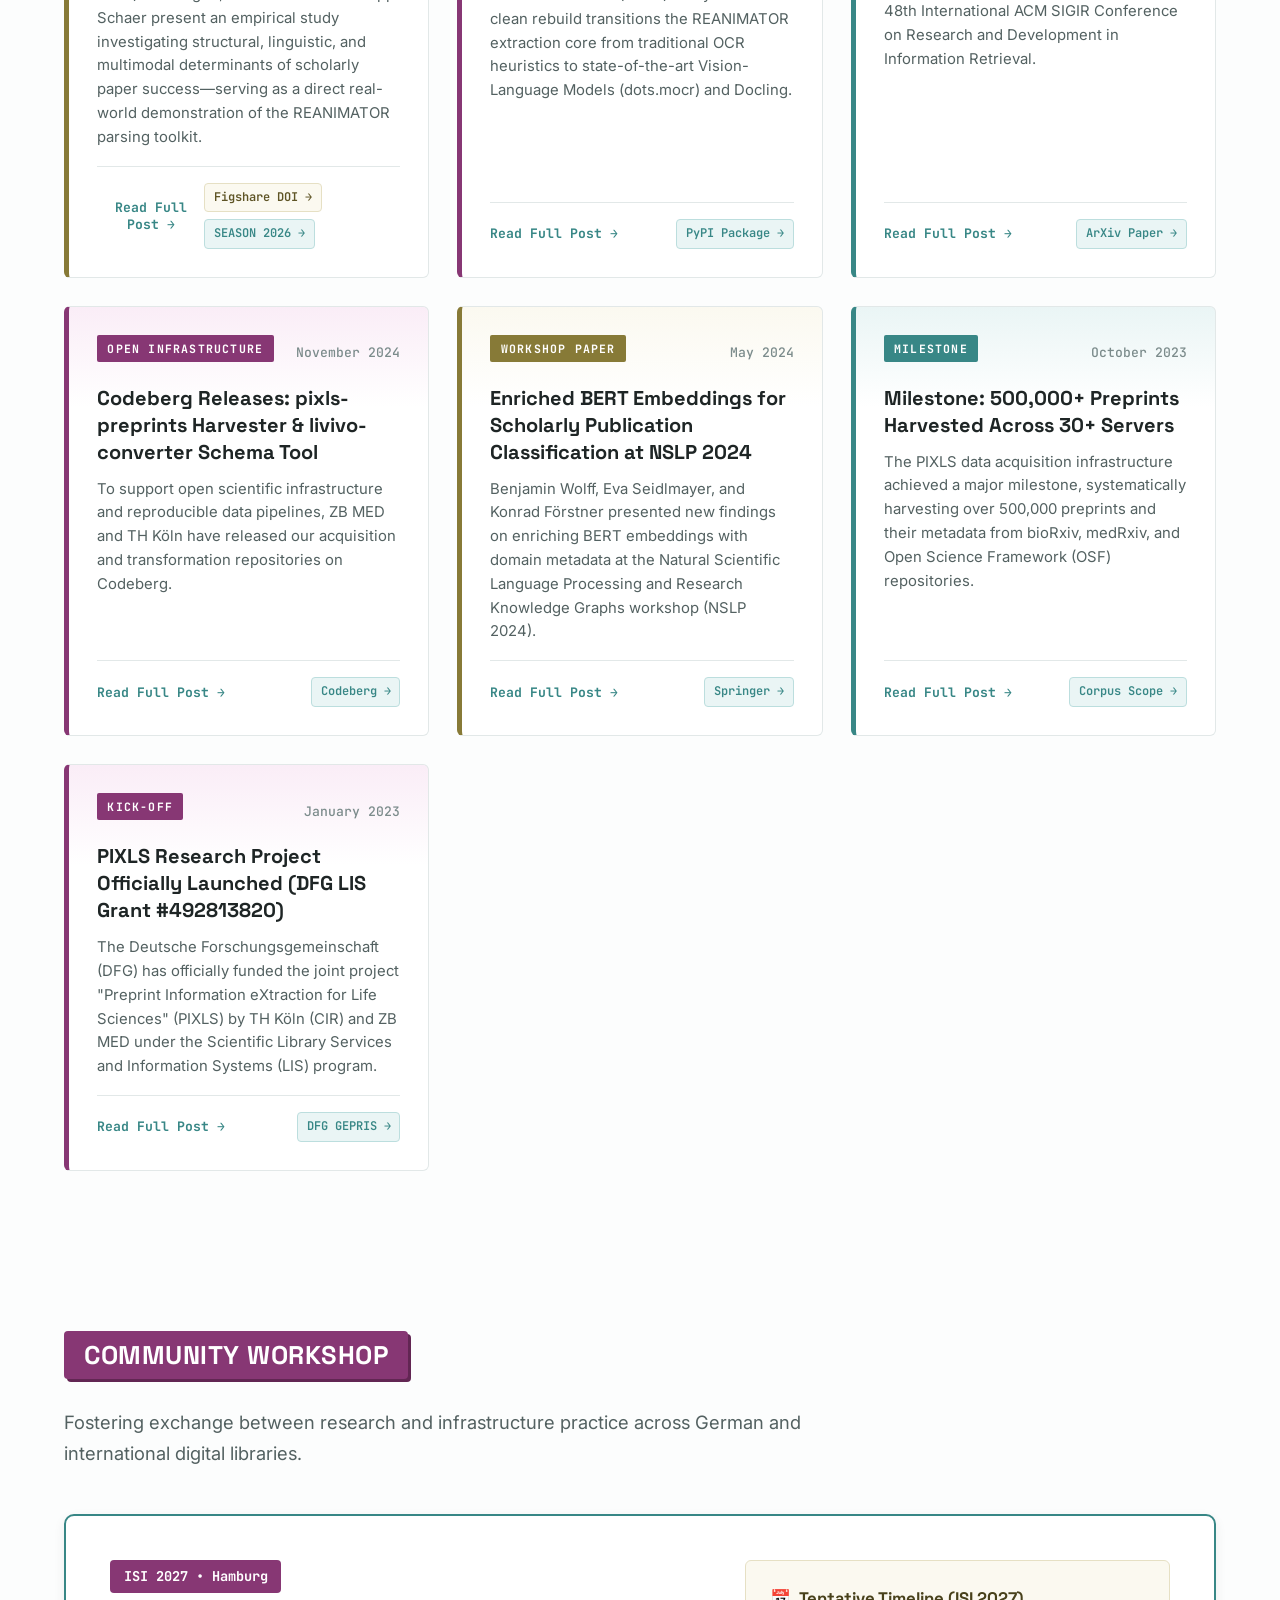
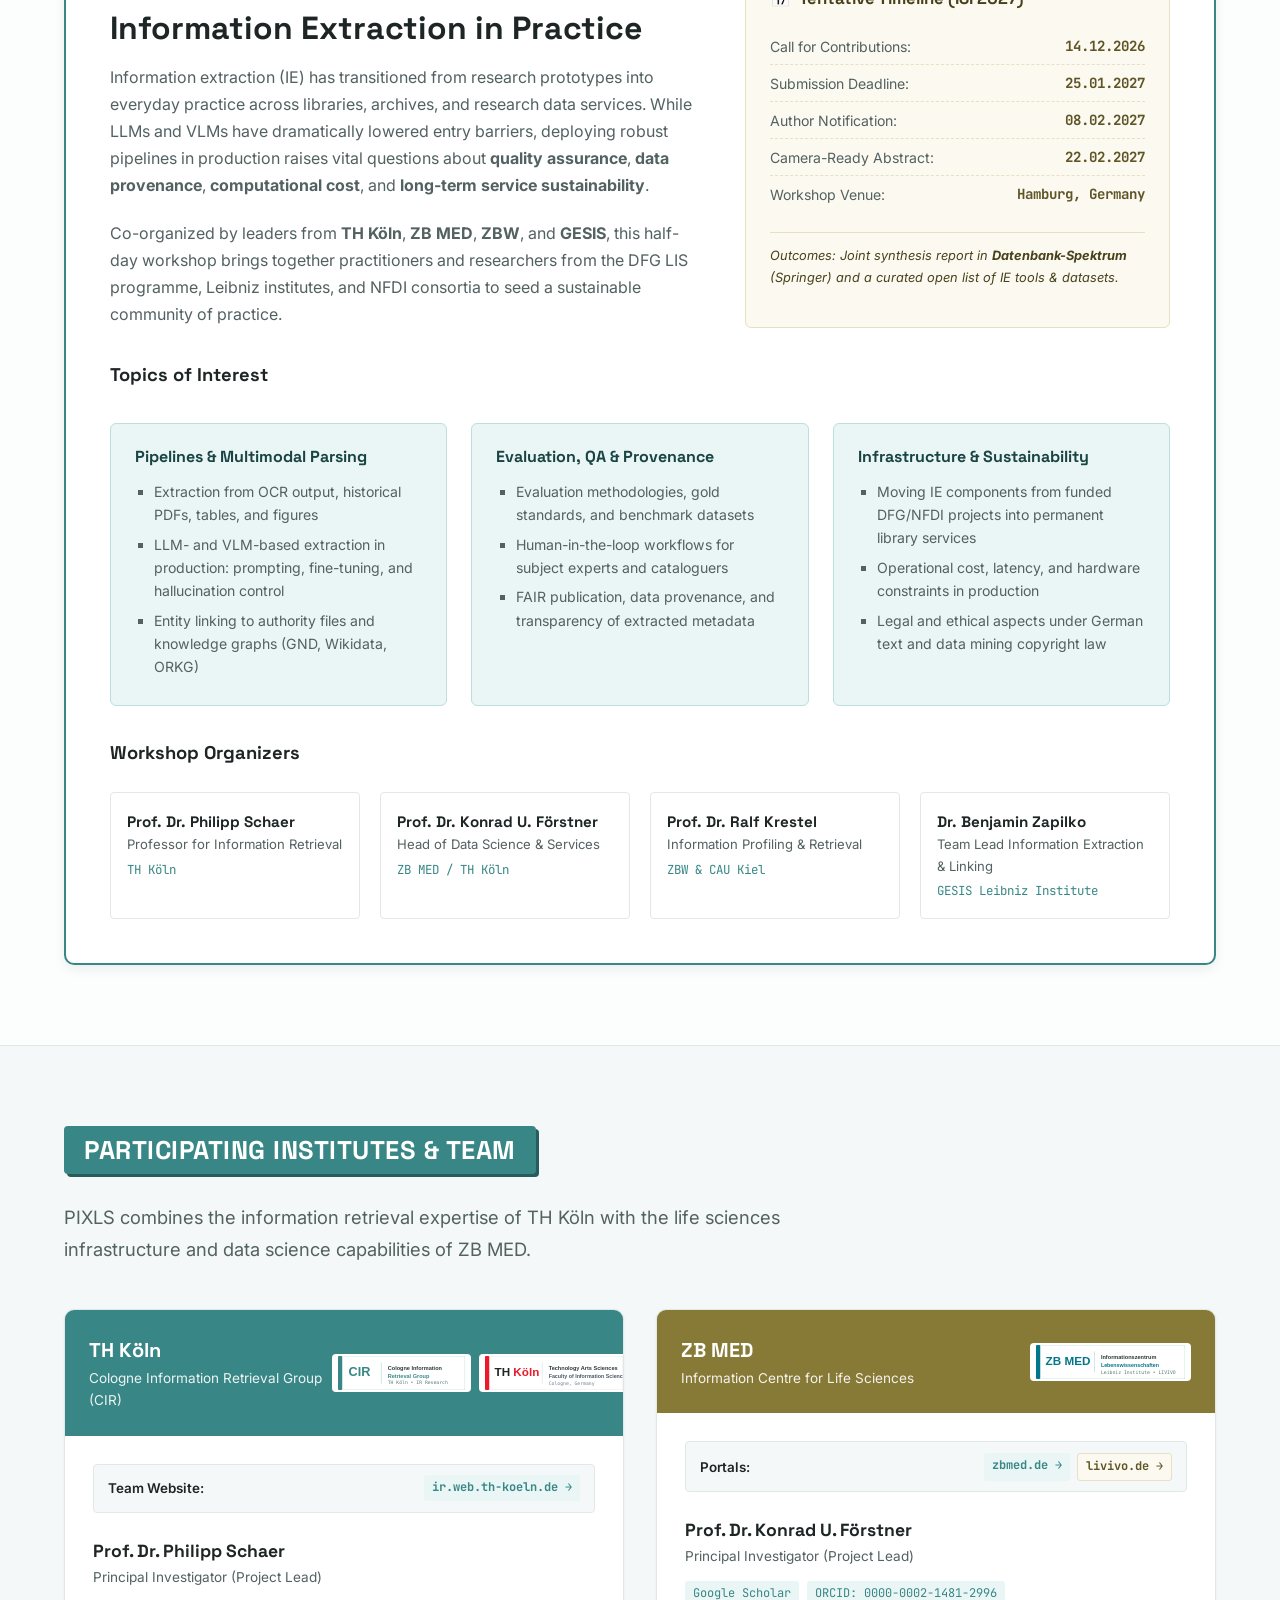
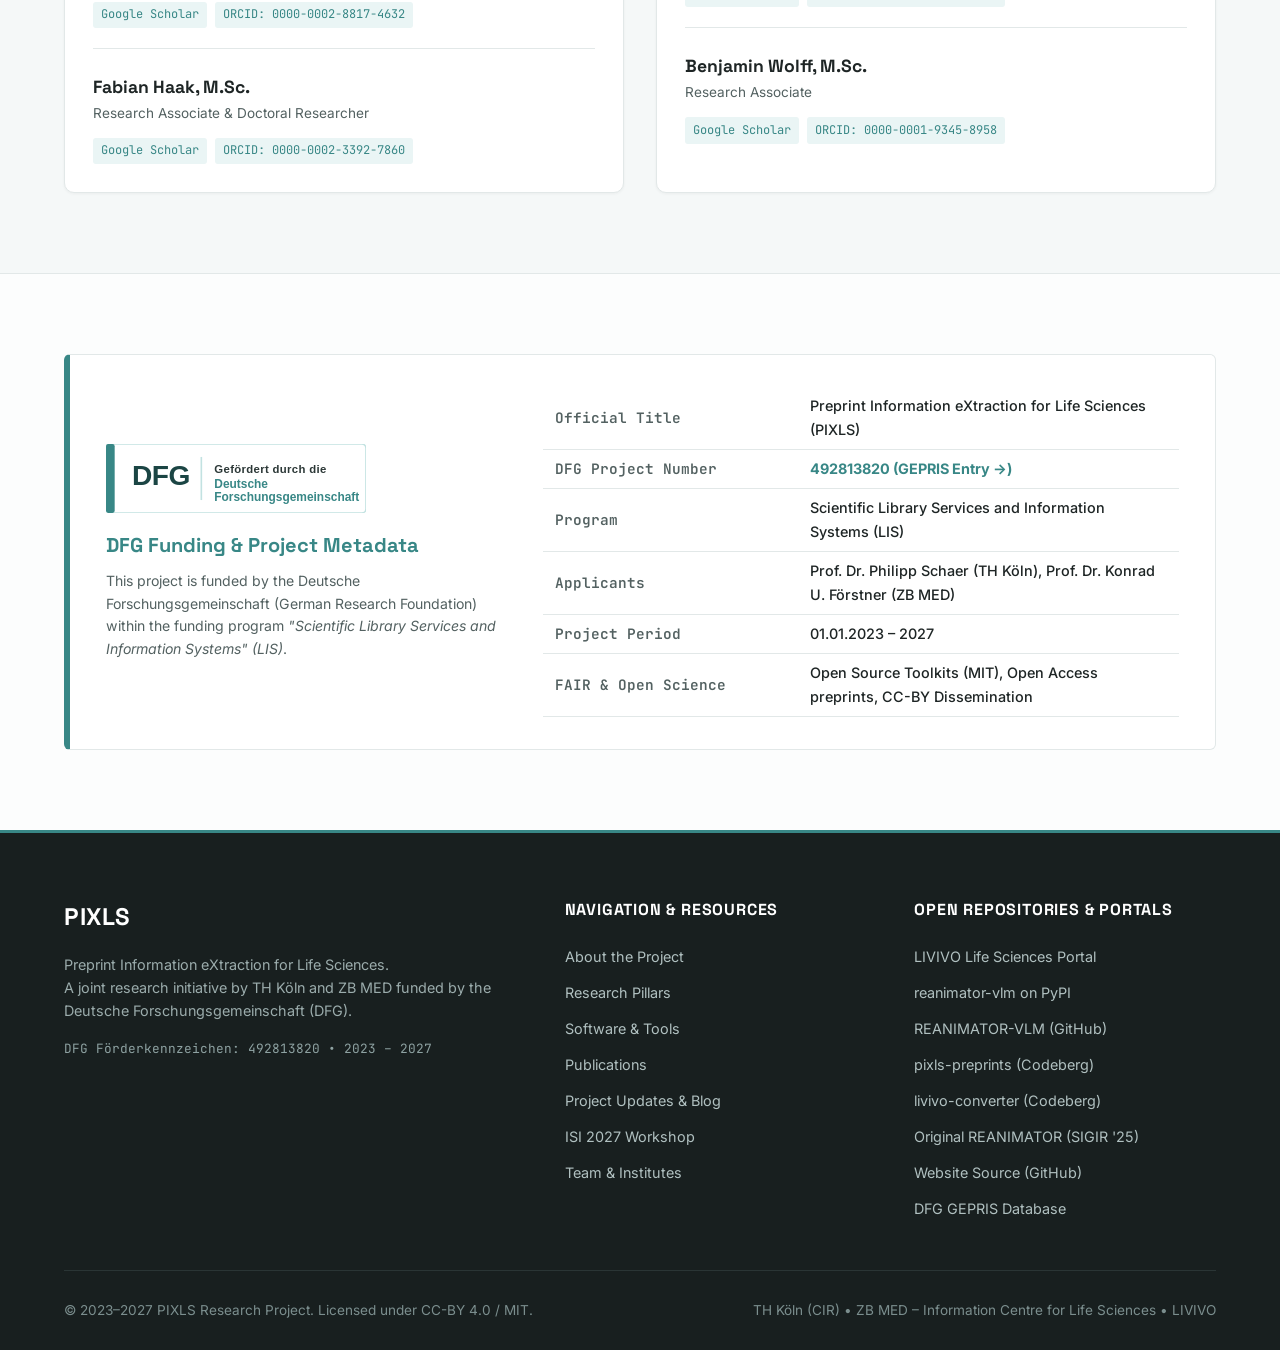
==== commit e46b5ab2: "style: Update hero title to 'Unlocking Preprint Knowledge in Life Sciences'" ====
--- a/index.html
+++ b/index.html
@@ -69,7 +69,7 @@
         </div>
 
         <h1 class="hero-title">
-          Unlocking <span class="highlight-teal">Preprint Knowledge</span> with Multimodal AI
+          Unlocking <span class="highlight-teal">Preprint Knowledge</span> in Life Sciences
         </h1>
 
         <p class="hero-subtitle">
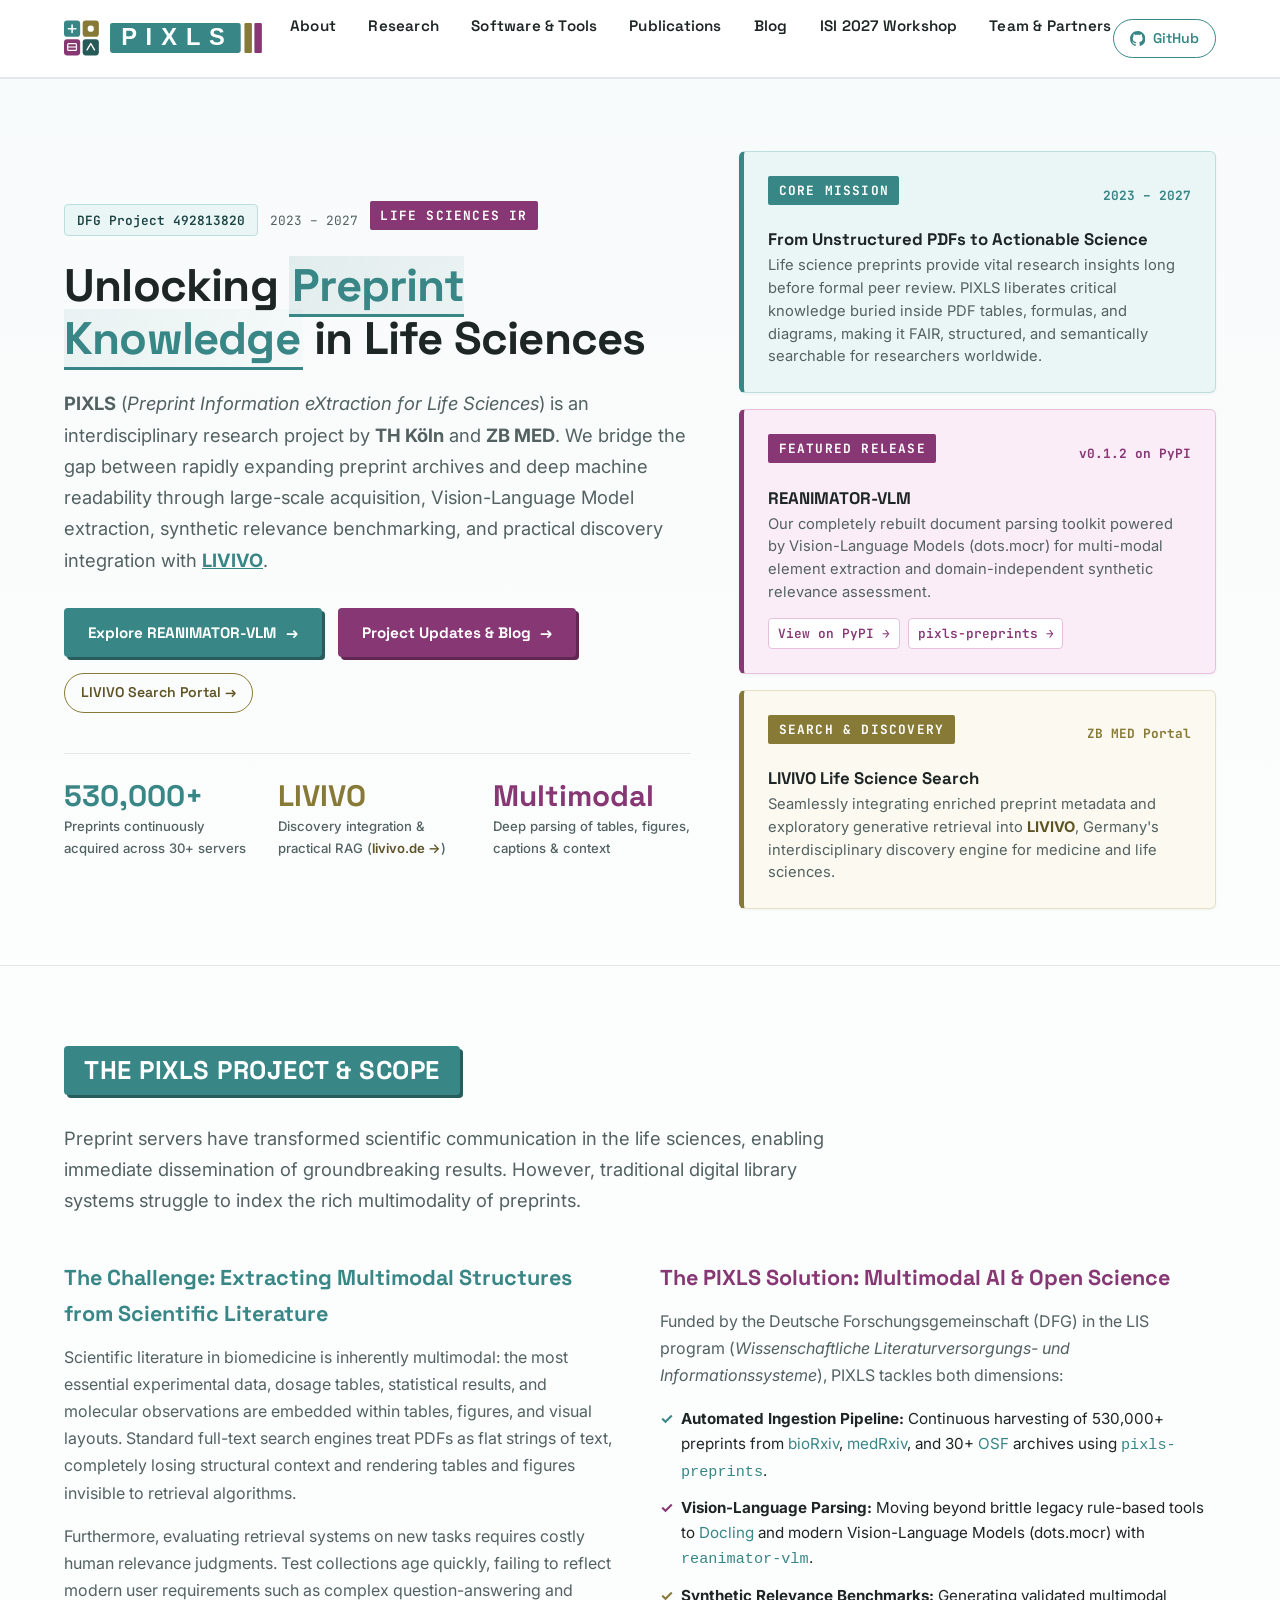
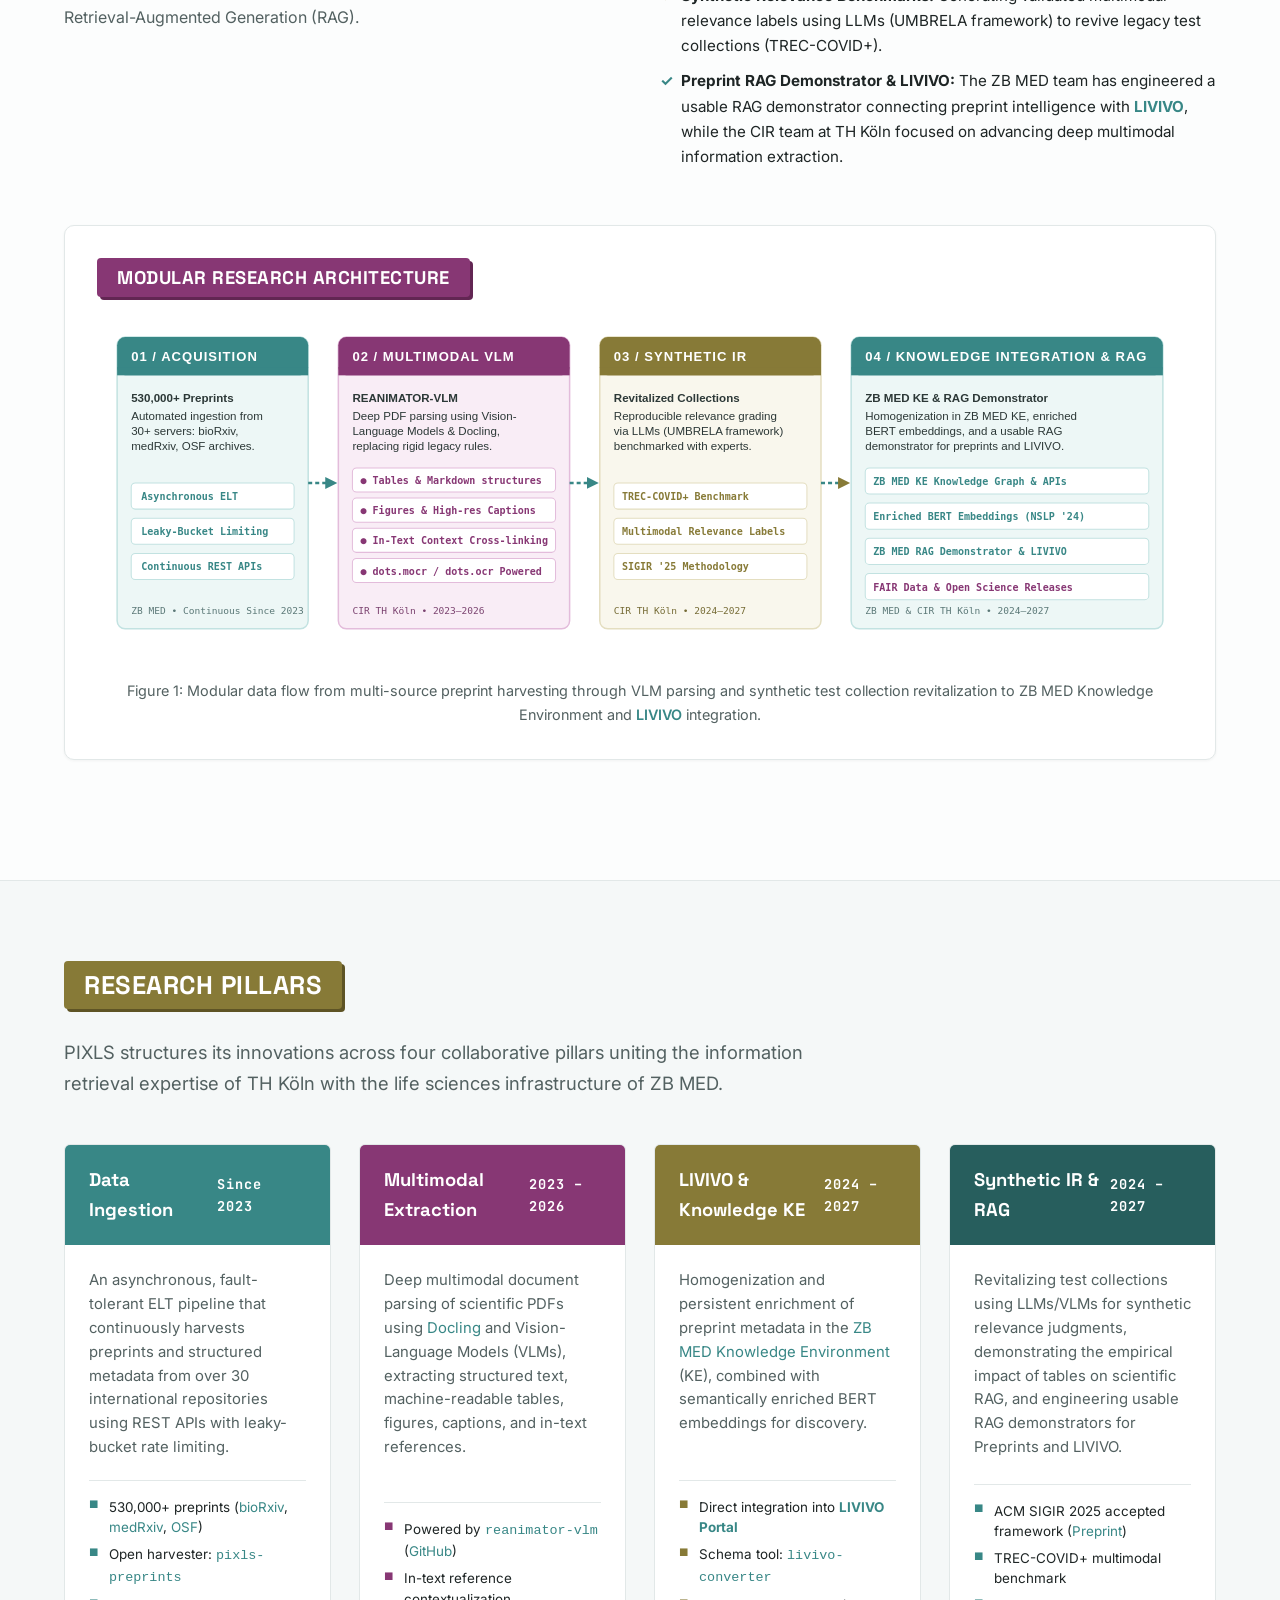
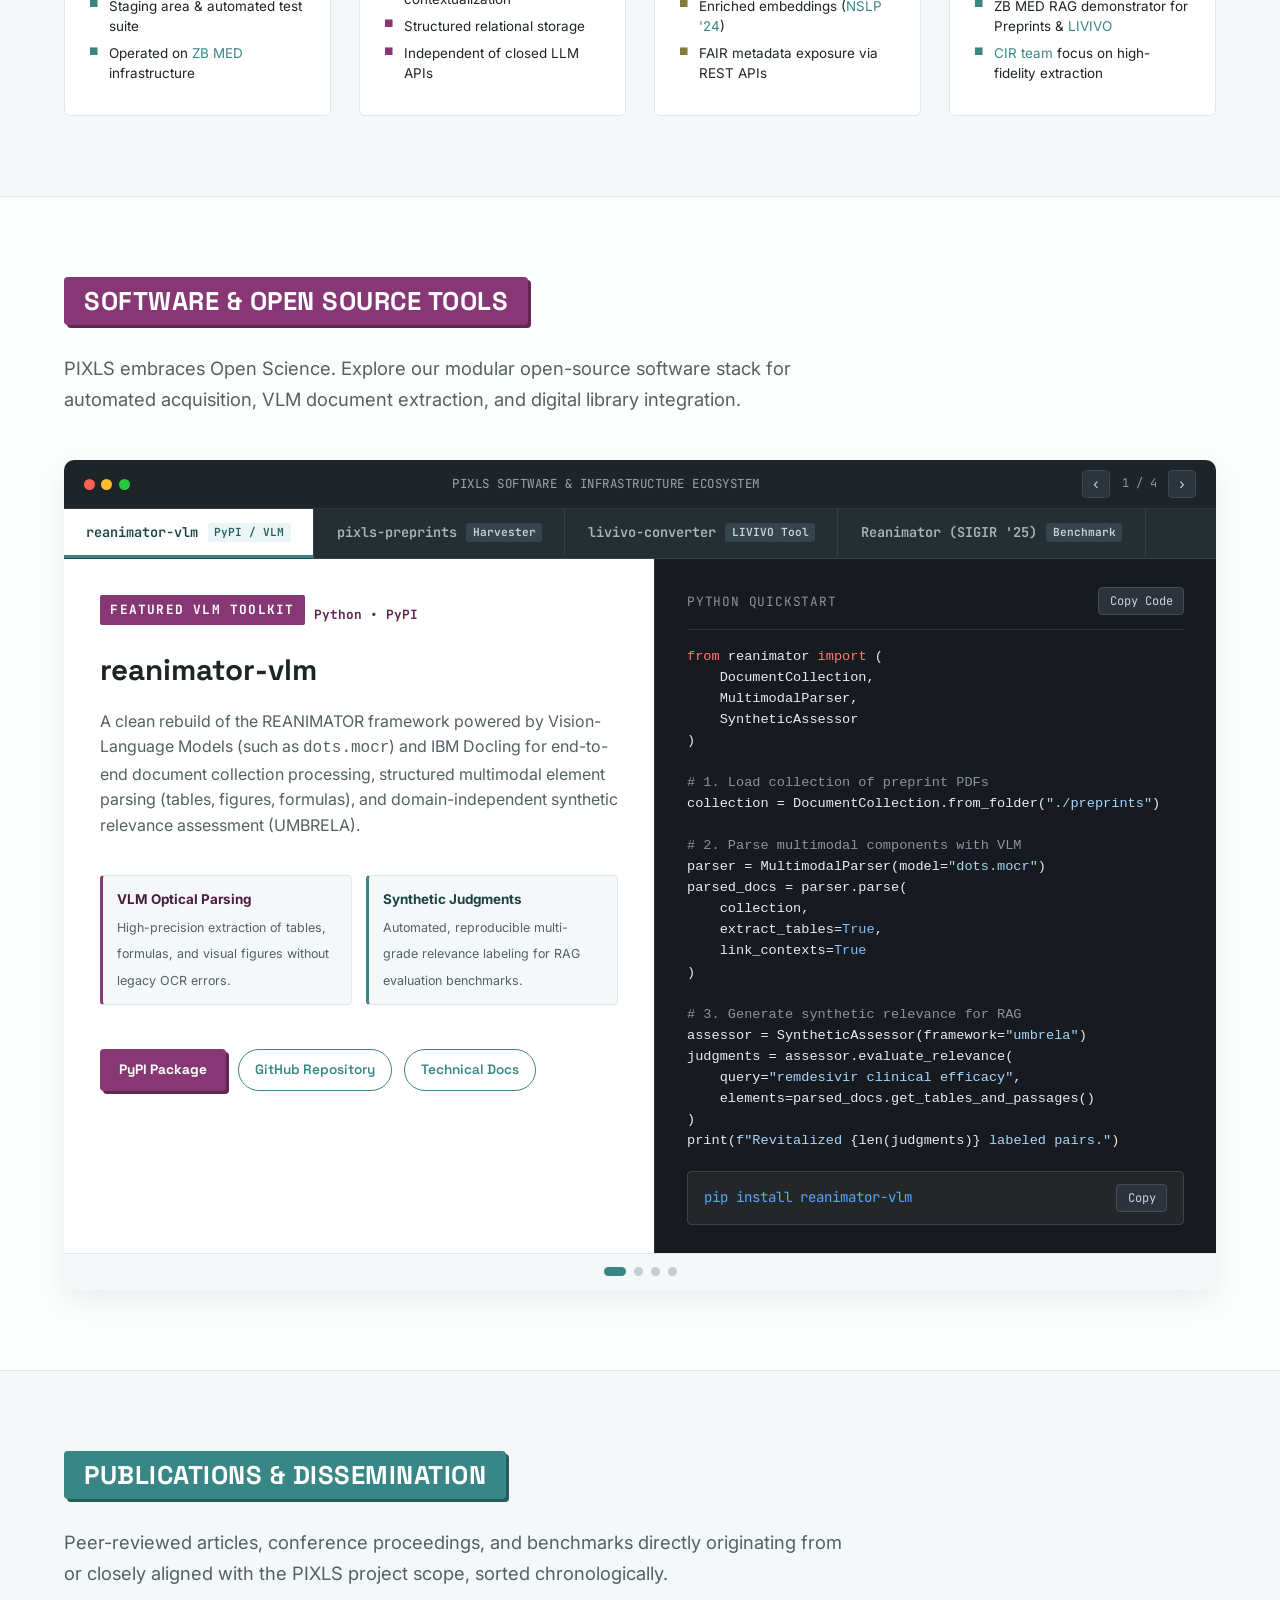
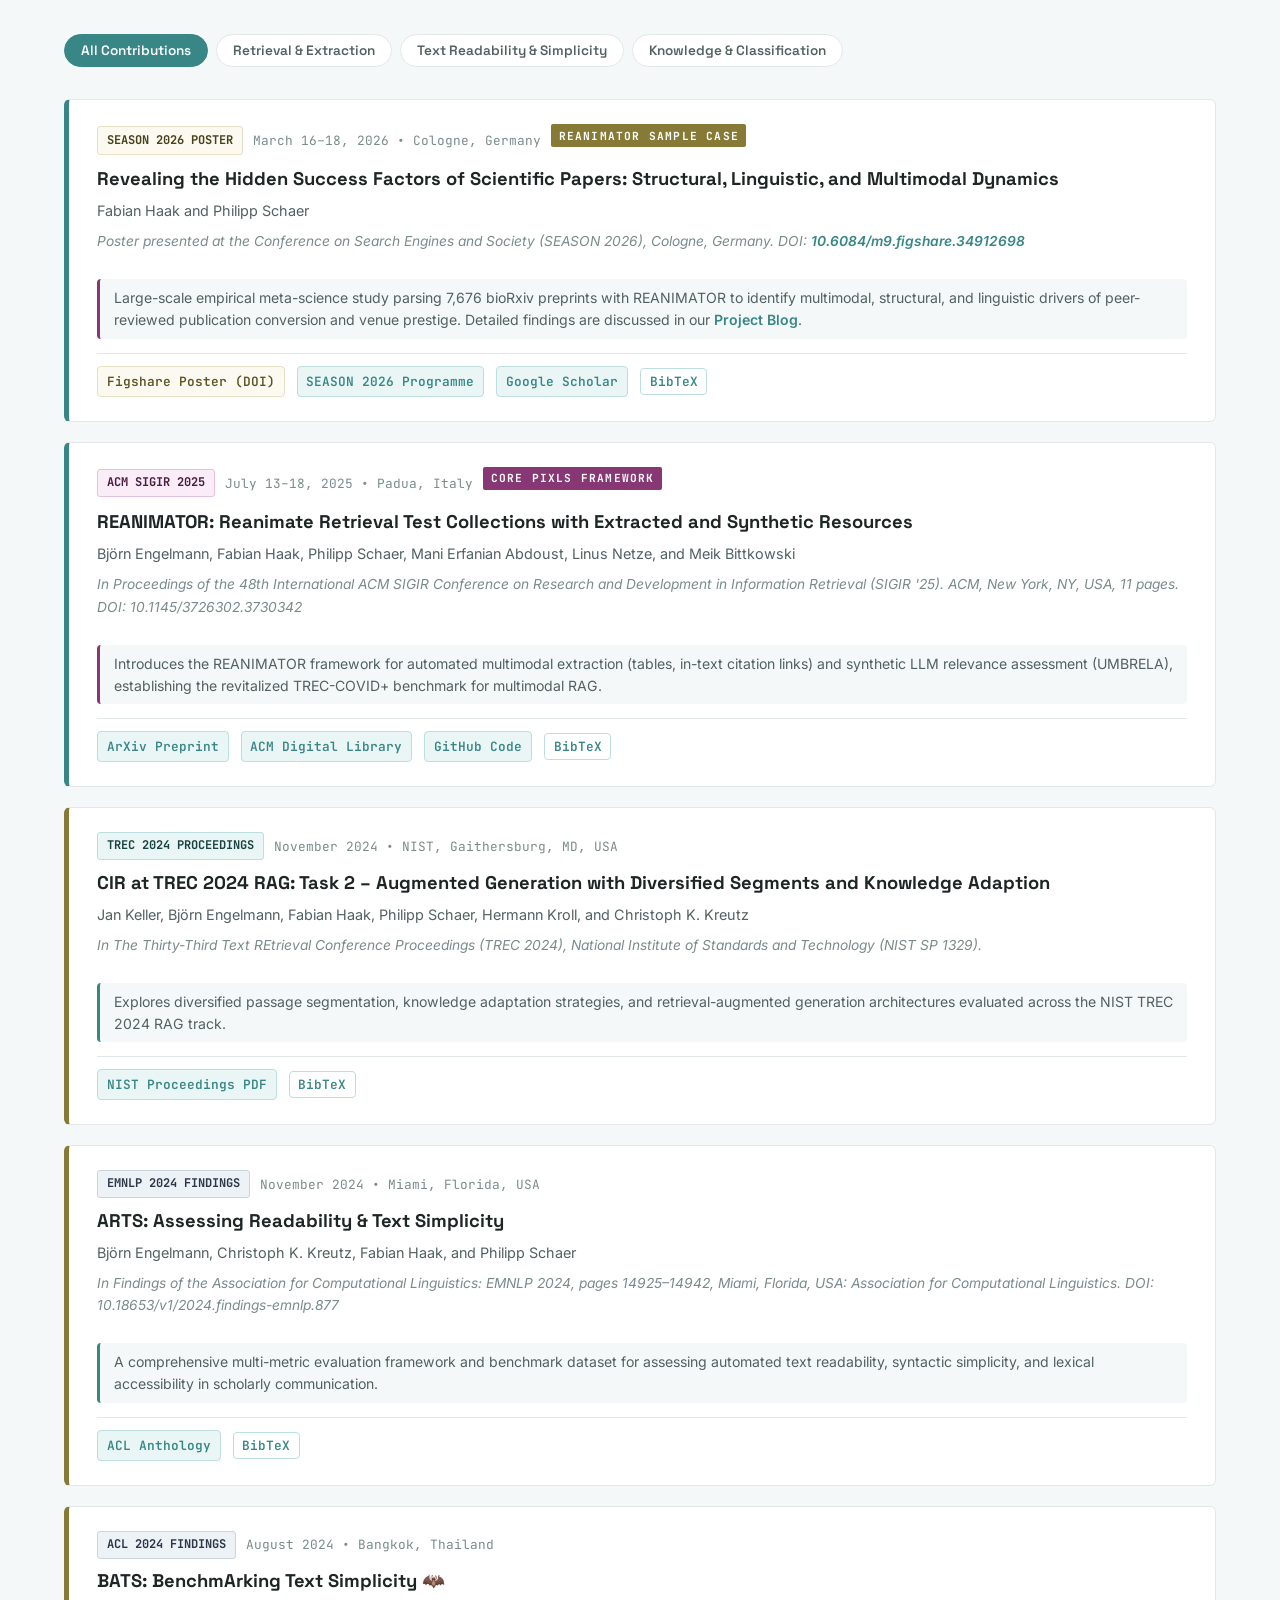
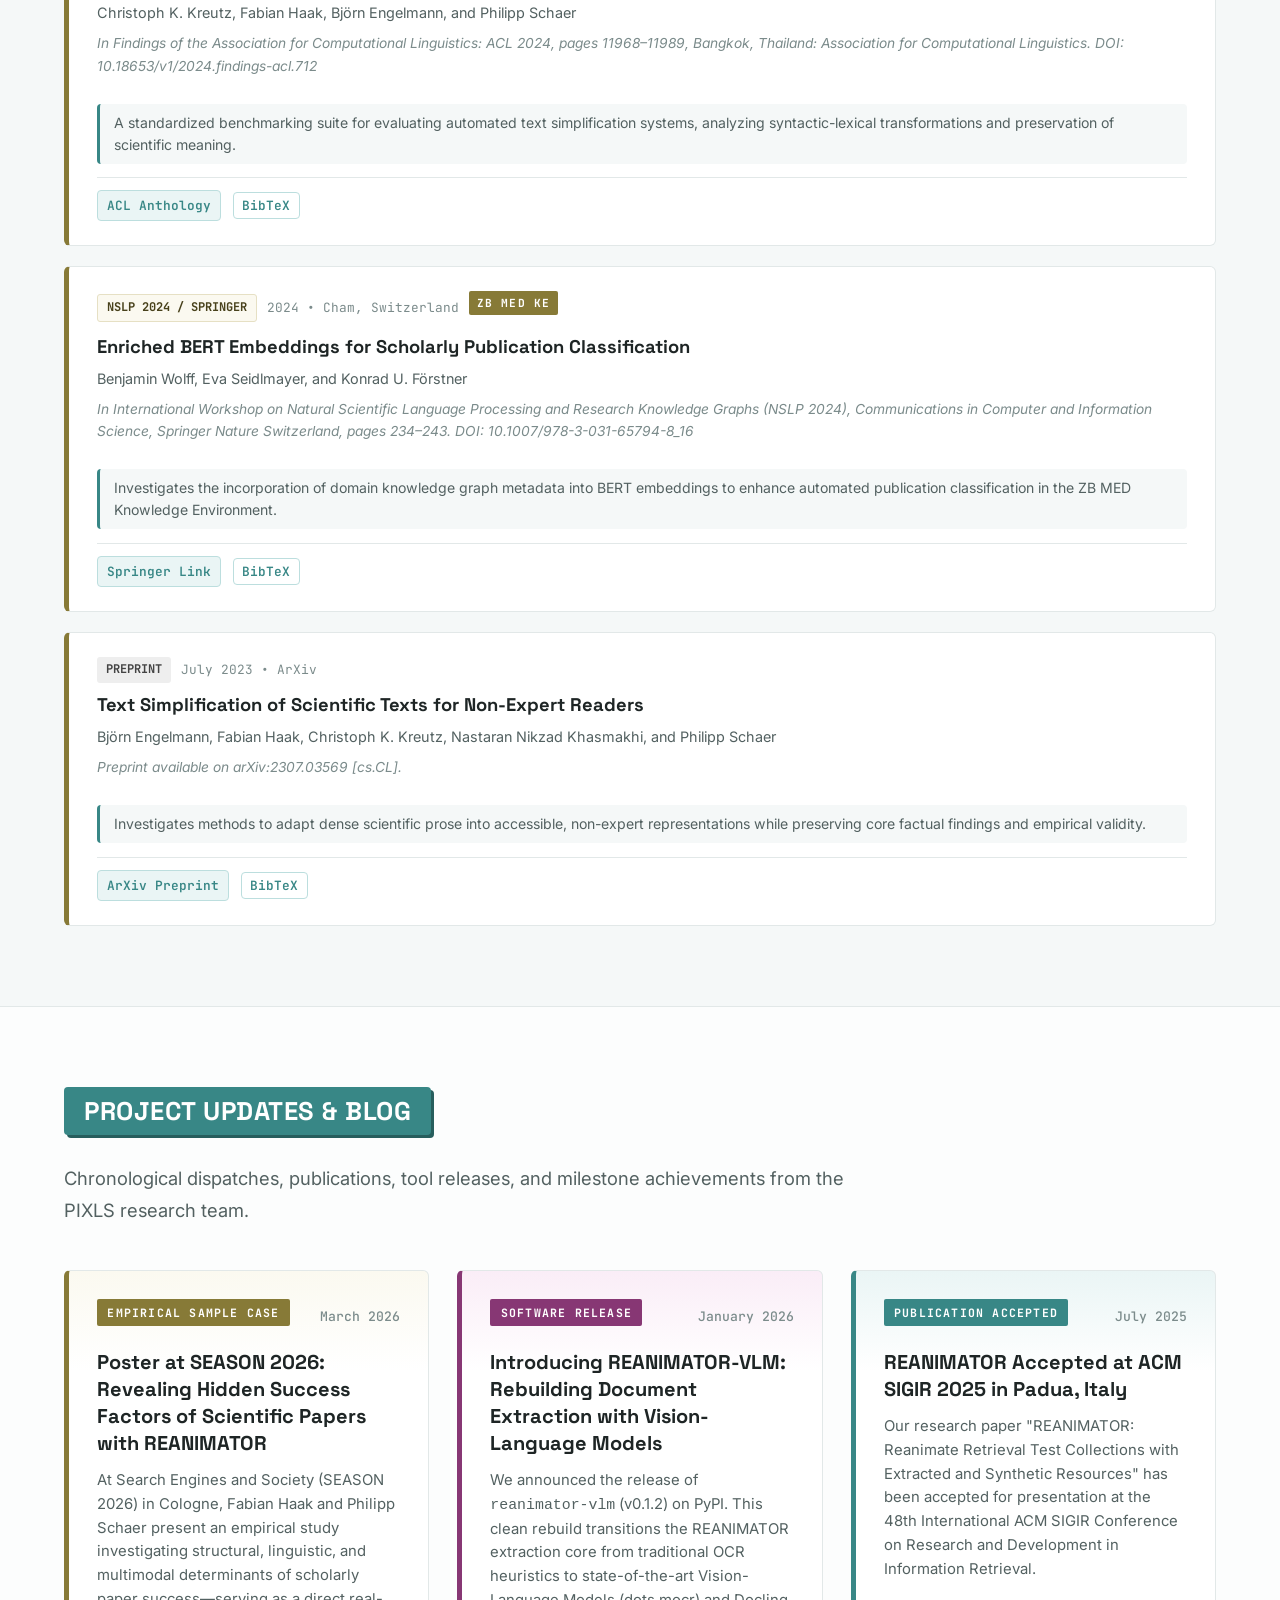
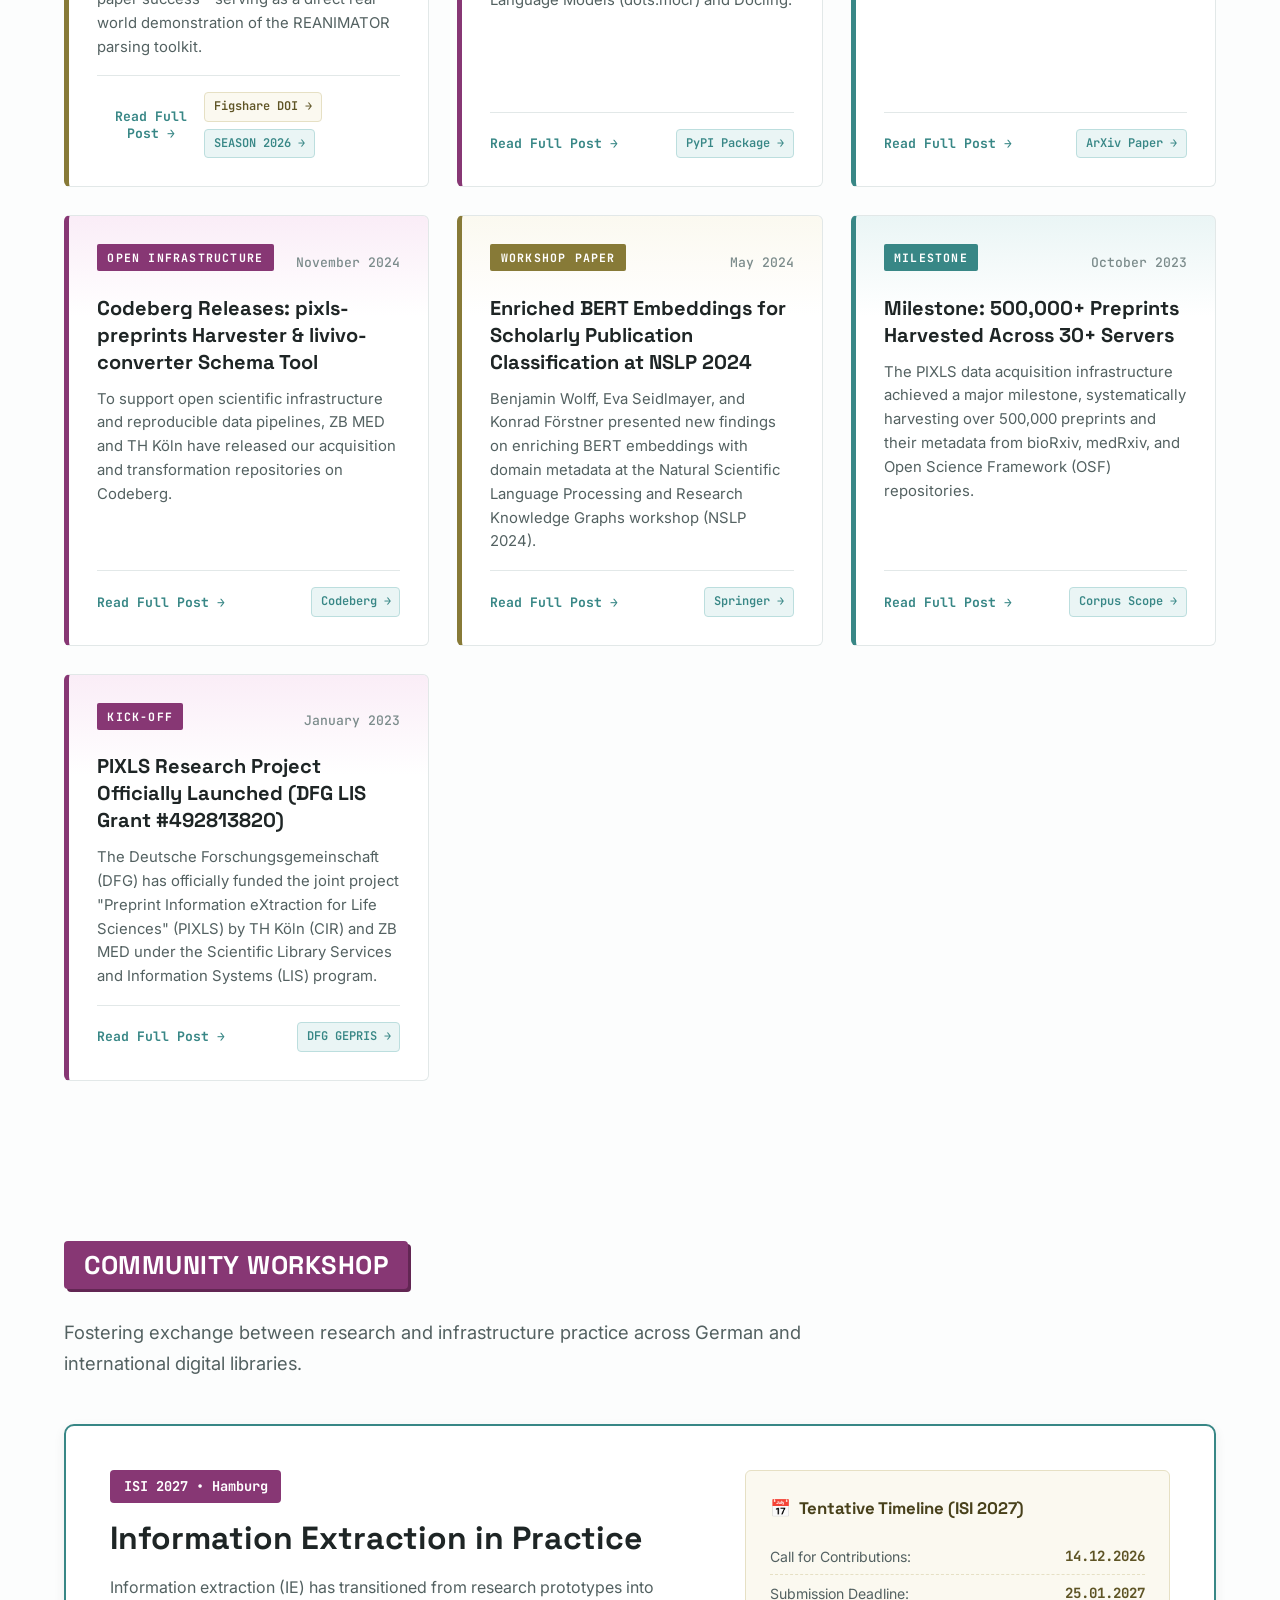
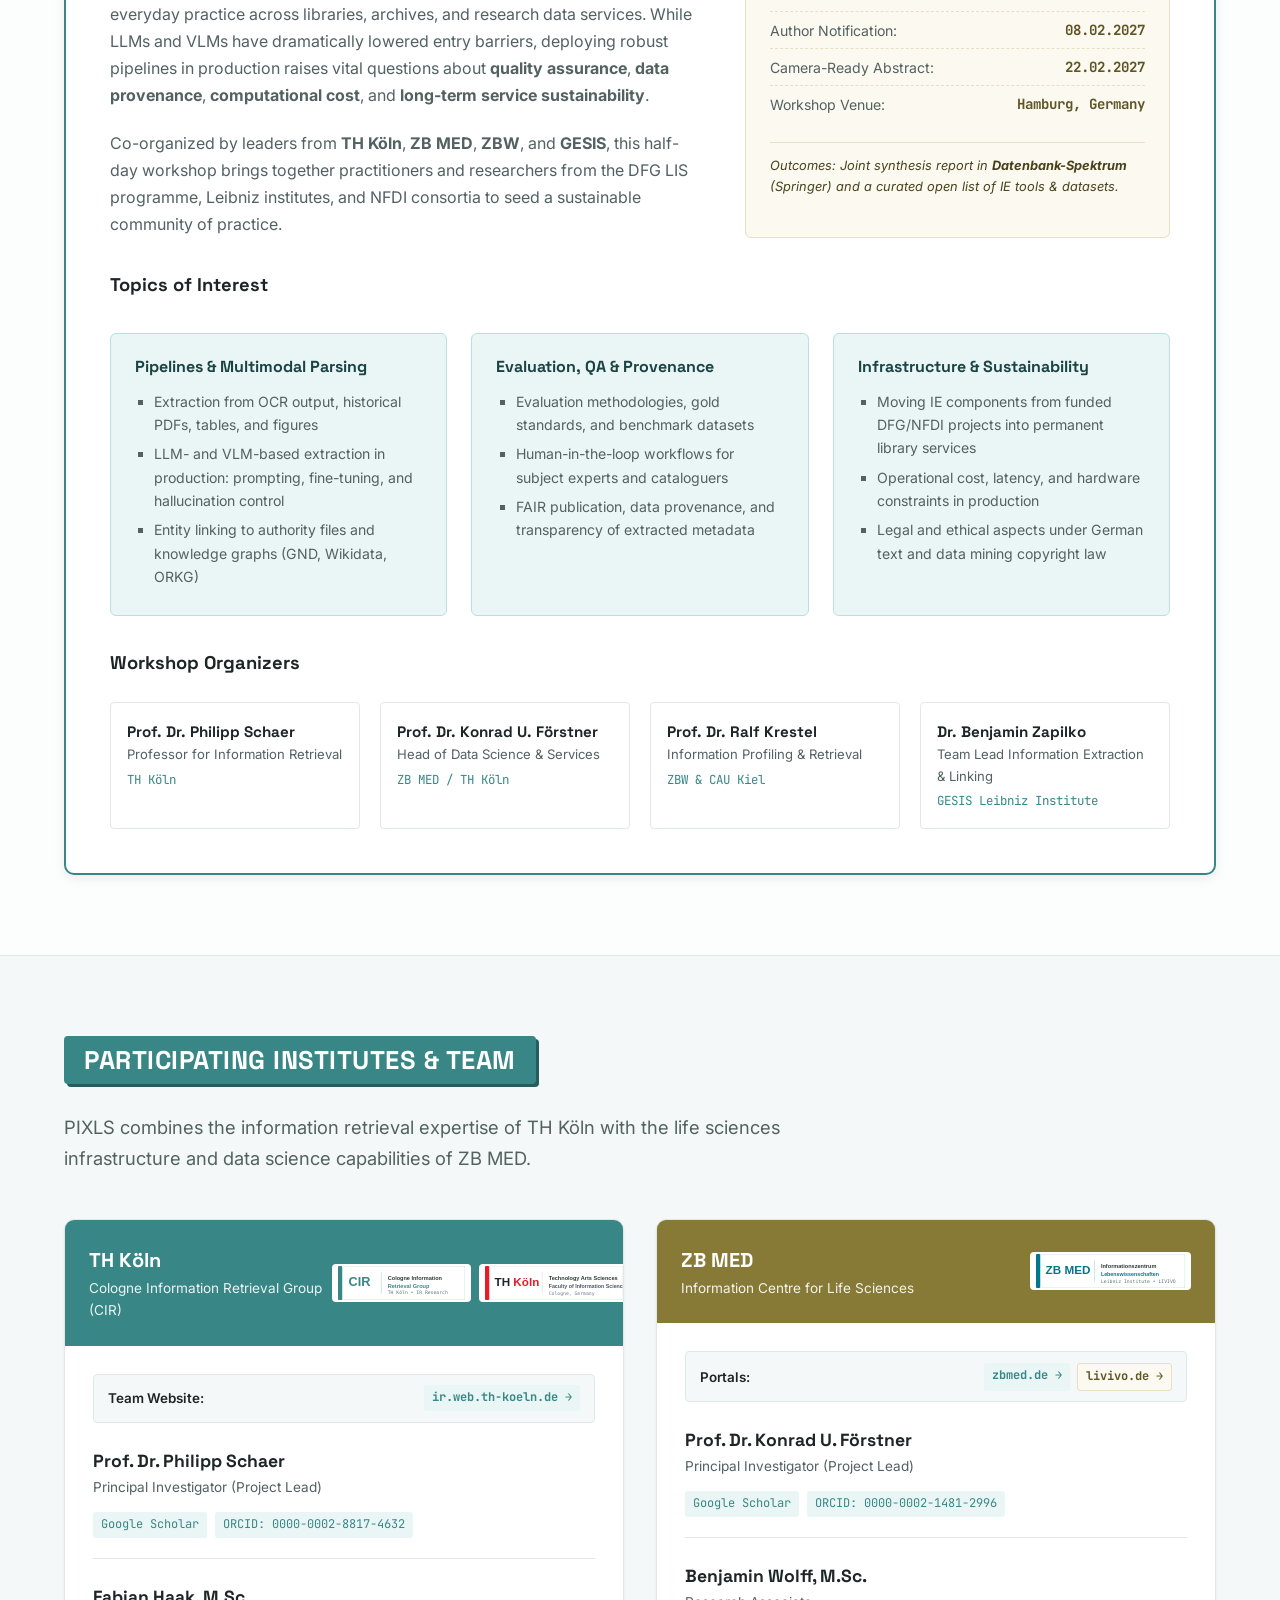
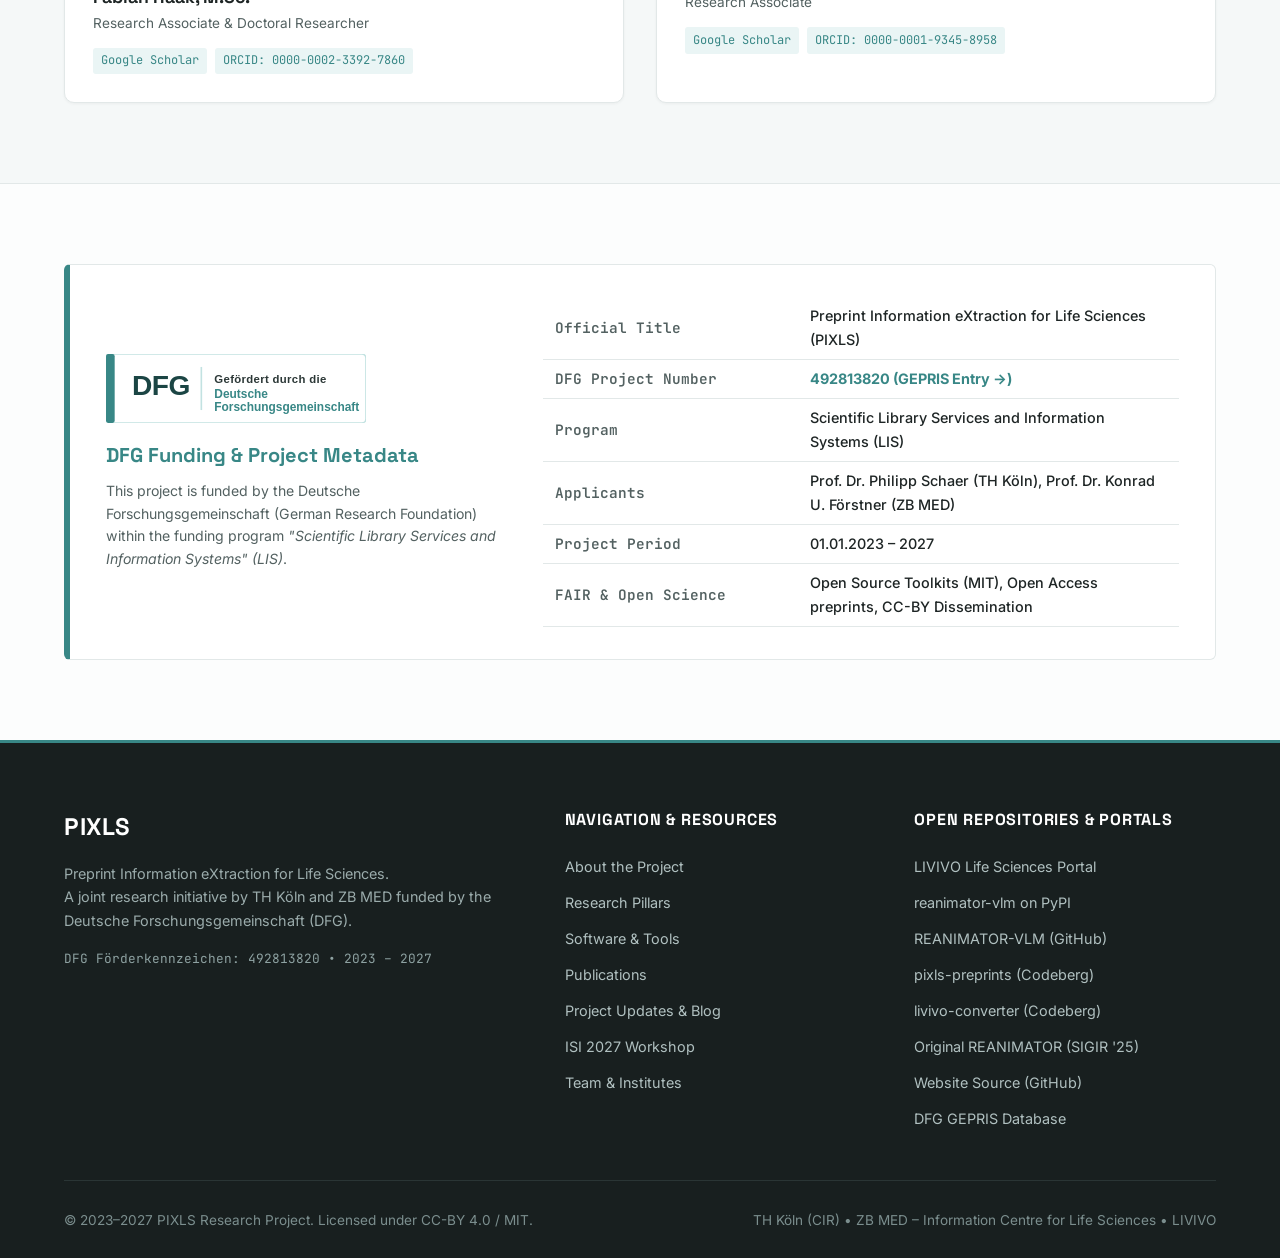
==== commit 9721aad7: "feat: Add software carousel window, fix SVG and pillar link wrapping, sort publications chronologica" ====
--- a/index.html
+++ b/index.html
@@ -241,7 +241,7 @@
             </p>
             <ul class="pillar-features-list">
               <li>530,000+ preprints (<a href="https://www.biorxiv.org/" target="_blank" rel="noopener noreferrer">bioRxiv</a>, <a href="https://www.medrxiv.org/" target="_blank" rel="noopener noreferrer">medRxiv</a>, <a href="https://osf.io/preprints/" target="_blank" rel="noopener noreferrer">OSF</a>)</li>
-              <li>Open harvester: <a href="https://codeberg.org/pixls/pixls-preprints" target="_blank" rel="noopener noreferrer"><code>pixls-preprints</code> &rarr;</a></li>
+              <li>Open harvester: <a href="https://codeberg.org/pixls/pixls-preprints" target="_blank" rel="noopener noreferrer"><code>pixls-preprints</code></a></li>
               <li>Staging area &amp; automated test suite</li>
               <li>Operated on <a href="https://www.zbmed.de/" target="_blank" rel="noopener noreferrer">ZB MED</a> infrastructure</li>
             </ul>
@@ -259,7 +259,7 @@
               Deep multimodal document parsing of scientific PDFs using <a href="https://github.com/DS4SD/docling" target="_blank" rel="noopener noreferrer">Docling</a> and Vision-Language Models (VLMs), extracting structured text, machine-readable tables, figures, captions, and in-text references.
             </p>
             <ul class="pillar-features-list">
-              <li>Powered by <a href="https://pypi.org/project/reanimator-vlm/" target="_blank" rel="noopener noreferrer"><code>reanimator-vlm</code></a> (<a href="https://github.com/irgroup/REANIMATOR-VLM" target="_blank" rel="noopener noreferrer">GitHub &rarr;</a>)</li>
+              <li>Powered by <a href="https://pypi.org/project/reanimator-vlm/" target="_blank" rel="noopener noreferrer"><code>reanimator-vlm</code></a> (<a href="https://github.com/irgroup/REANIMATOR-VLM" target="_blank" rel="noopener noreferrer">GitHub</a>)</li>
               <li>In-text reference contextualization</li>
               <li>Structured relational storage</li>
               <li>Independent of closed LLM APIs</li>
@@ -278,8 +278,8 @@
               Homogenization and persistent enrichment of preprint metadata in the <a href="https://www.zbmed.de/" target="_blank" rel="noopener noreferrer">ZB MED Knowledge Environment</a> (KE), combined with semantically enriched BERT embeddings for discovery.
             </p>
             <ul class="pillar-features-list">
-              <li>Direct integration into <a href="https://www.livivo.de/" target="_blank" rel="noopener noreferrer" style="font-weight: 700;">LIVIVO Portal &rarr;</a></li>
-              <li>Schema tool: <a href="https://codeberg.org/pixls/livivo-converter" target="_blank" rel="noopener noreferrer"><code>livivo-converter</code> &rarr;</a></li>
+              <li>Direct integration into <a href="https://www.livivo.de/" target="_blank" rel="noopener noreferrer" style="font-weight: 700;">LIVIVO Portal</a></li>
+              <li>Schema tool: <a href="https://codeberg.org/pixls/livivo-converter" target="_blank" rel="noopener noreferrer"><code>livivo-converter</code></a></li>
               <li>Enriched embeddings (<a href="https://link.springer.com/chapter/10.1007/978-3-031-65794-8_16" target="_blank" rel="noopener noreferrer">NSLP '24</a>)</li>
               <li>FAIR metadata exposure via REST APIs</li>
             </ul>
@@ -297,7 +297,7 @@
               Revitalizing test collections using LLMs/VLMs for synthetic relevance judgments, demonstrating the empirical impact of tables on scientific RAG, and engineering usable RAG demonstrators for Preprints and LIVIVO.
             </p>
             <ul class="pillar-features-list">
-              <li>ACM SIGIR 2025 accepted framework (<a href="https://arxiv.org/abs/2504.07584" target="_blank" rel="noopener noreferrer">Preprint &rarr;</a>)</li>
+              <li>ACM SIGIR 2025 accepted framework (<a href="https://arxiv.org/abs/2504.07584" target="_blank" rel="noopener noreferrer">Preprint</a>)</li>
               <li>TREC-COVID+ multimodal benchmark</li>
               <li>ZB MED RAG demonstrator for Preprints &amp; <a href="https://www.livivo.de/" target="_blank" rel="noopener noreferrer">LIVIVO</a></li>
               <li><a href="https://ir.web.th-koeln.de/" target="_blank" rel="noopener noreferrer">CIR team</a> focus on high-fidelity extraction</li>
@@ -309,59 +309,100 @@
   </section>
 
   <!-- =======================================================================
-       SOFTWARE & TOOLS SPOTLIGHT (REANIMATOR-VLM)
+       SOFTWARE & TOOLS SPOTLIGHT (CAROUSEL WINDOW)
        ======================================================================= -->
   <section id="tools">
     <div class="container">
       <div class="section-intro">
         <h2 class="monolith-header berry">Software &amp; Open Source Tools</h2>
         <p class="section-lead">
-          PIXLS embraces Open Science. Our primary software release, <strong>REANIMATOR-VLM</strong>, is openly distributed on PyPI and GitHub with comprehensive documentation.
+          PIXLS embraces Open Science. Explore our modular open-source software stack for automated acquisition, VLM document extraction, and digital library integration.
         </p>
       </div>
 
-      <div class="software-spotlight">
-        <div class="software-spotlight-content">
-          <span class="monolith-label berry">Featured Toolkit</span>
-          <h3 style="font-family: var(--font-display); font-size: 1.85rem; font-weight: 800; margin: 0.5rem 0 1rem; color: var(--color-text-main);">
-            reanimator-vlm
-          </h3>
-          <p style="color: var(--color-text-muted); line-height: 1.65; margin-bottom: 1.25rem;">
-            A clean rebuild of REANIMATOR using vision-language models (such as <code>dots.mocr</code>) for document collection processing, structured multimodal element parsing (tables, figures, formulas, text), and domain-independent synthetic relevance assessment via the UMBRELA framework.
-          </p>
-
-          <div style="display: grid; grid-template-columns: 1fr 1fr; gap: 1rem; margin-bottom: 1.5rem;">
-            <div style="background: var(--color-surface-subtle); padding: 0.85rem; border-radius: var(--radius-sm); border-left: 3px solid var(--color-primary);">
-              <strong style="display: block; font-size: 0.88rem; color: var(--color-primary-text);">VLM-Powered Extraction</strong>
-              <span style="font-size: 0.82rem; color: var(--color-text-muted);">High-precision optical recognition of tables, visual elements, and formulas.</span>
-            </div>
-            <div style="background: var(--color-surface-subtle); padding: 0.85rem; border-radius: var(--radius-sm); border-left: 3px solid var(--color-berry);">
-              <strong style="display: block; font-size: 0.88rem; color: var(--color-berry-text);">Synthetic Judgments</strong>
-              <span style="font-size: 0.82rem; color: var(--color-text-muted);">Automated, reproducible multi-grade relevance labeling for RAG evaluation.</span>
-            </div>
-          </div>
-
-          <div class="software-links">
-            <a href="https://pypi.org/project/reanimator-vlm/" target="_blank" rel="noopener noreferrer" class="btn-solid-monolith berry" style="font-size: 0.85rem; padding: 0.6rem 1.2rem;">
-              PyPI Package &rarr;
-            </a>
-            <a href="https://github.com/irgroup/REANIMATOR-VLM" target="_blank" rel="noopener noreferrer" class="btn-pill" style="font-size: 0.85rem;">
-              GitHub Repository
-            </a>
-            <a href="https://irgroup.github.io/reanimator-vlm/" target="_blank" rel="noopener noreferrer" class="btn-pill" style="font-size: 0.85rem;">
-              Technical Docs
-            </a>
-          </div>
-        </div>
-
-        <div class="software-spotlight-code">
-          <div>
-            <div class="code-header-bar">
-              <span class="code-title">Python Quickstart</span>
-              <button class="copy-btn" onclick="copySnippet('codeSnippet', this)">Copy Code</button>
-            </div>
-            <div class="code-body">
-<pre id="codeSnippet"><span style="color: #ff7b72;">from</span> reanimator <span style="color: #ff7b72;">import</span> (
+      <!-- Carousel Window -->
+      <div class="software-carousel-window">
+        <!-- Titlebar -->
+        <div class="carousel-window-bar">
+          <div class="window-dots">
+            <span class="window-dot dot-red"></span>
+            <span class="window-dot dot-yellow"></span>
+            <span class="window-dot dot-green"></span>
+          </div>
+          <span class="window-title">PIXLS Software &amp; Infrastructure Ecosystem</span>
+          <div class="window-controls-nav">
+            <button class="carousel-nav-btn" onclick="prevSoftwareSlide()" aria-label="Previous tool">&lsaquo;</button>
+            <span class="carousel-indicator-text">1 / 4</span>
+            <button class="carousel-nav-btn" onclick="nextSoftwareSlide()" aria-label="Next tool">&rsaquo;</button>
+          </div>
+        </div>
+
+        <!-- Tool Selection Tabs -->
+        <div class="software-tabs-bar">
+          <button class="software-tab-btn active" onclick="switchSoftwareTab(0)">
+            <span>reanimator-vlm</span>
+            <span class="software-tab-badge">PyPI / VLM</span>
+          </button>
+          <button class="software-tab-btn" onclick="switchSoftwareTab(1)">
+            <span>pixls-preprints</span>
+            <span class="software-tab-badge">Harvester</span>
+          </button>
+          <button class="software-tab-btn" onclick="switchSoftwareTab(2)">
+            <span>livivo-converter</span>
+            <span class="software-tab-badge">LIVIVO Tool</span>
+          </button>
+          <button class="software-tab-btn" onclick="switchSoftwareTab(3)">
+            <span>Reanimator (SIGIR '25)</span>
+            <span class="software-tab-badge">Benchmark</span>
+          </button>
+        </div>
+
+        <!-- Carousel Slide 1: reanimator-vlm -->
+        <div class="software-carousel-slide active" id="slide-tool-1">
+          <div class="software-slide-content">
+            <div style="display: flex; align-items: center; gap: 0.6rem; margin-bottom: 0.5rem;">
+              <span class="monolith-label berry">Featured VLM Toolkit</span>
+              <span style="font-family: var(--font-mono); font-size: 0.8rem; color: var(--color-berry-dark); font-weight: 700;">Python • PyPI</span>
+            </div>
+            <h3 style="font-family: var(--font-display); font-size: 1.85rem; font-weight: 800; margin: 0.25rem 0 0.85rem; color: var(--color-text-main);">
+              reanimator-vlm
+            </h3>
+            <p style="color: var(--color-text-muted); line-height: 1.6; margin-bottom: 1rem;">
+              A clean rebuild of the REANIMATOR framework powered by Vision-Language Models (such as <code>dots.mocr</code>) and IBM Docling for end-to-end document collection processing, structured multimodal element parsing (tables, figures, formulas), and domain-independent synthetic relevance assessment (UMBRELA).
+            </p>
+
+            <div class="software-feature-pills">
+              <div class="software-feature-pill" style="border-left: 3px solid var(--color-berry);">
+                <strong style="color: var(--color-berry-text);">VLM Optical Parsing</strong>
+                <span>High-precision extraction of tables, formulas, and visual figures without legacy OCR errors.</span>
+              </div>
+              <div class="software-feature-pill" style="border-left: 3px solid var(--color-primary);">
+                <strong style="color: var(--color-primary-text);">Synthetic Judgments</strong>
+                <span>Automated, reproducible multi-grade relevance labeling for RAG evaluation benchmarks.</span>
+              </div>
+            </div>
+
+            <div class="software-links">
+              <a href="https://pypi.org/project/reanimator-vlm/" target="_blank" rel="noopener noreferrer" class="btn-solid-monolith berry" style="font-size: 0.85rem; padding: 0.6rem 1.2rem;">
+                PyPI Package
+              </a>
+              <a href="https://github.com/irgroup/REANIMATOR-VLM" target="_blank" rel="noopener noreferrer" class="btn-pill" style="font-size: 0.85rem;">
+                GitHub Repository
+              </a>
+              <a href="https://irgroup.github.io/reanimator-vlm/" target="_blank" rel="noopener noreferrer" class="btn-pill" style="font-size: 0.85rem;">
+                Technical Docs
+              </a>
+            </div>
+          </div>
+
+          <div class="software-slide-code">
+            <div>
+              <div class="code-header-bar">
+                <span class="code-title">Python Quickstart</span>
+                <button class="copy-btn" onclick="copySnippet('codeSnippet1', this)">Copy Code</button>
+              </div>
+              <div class="code-body">
+<pre id="codeSnippet1"><span style="color: #ff7b72;">from</span> reanimator <span style="color: #ff7b72;">import</span> (
     DocumentCollection,
     MultimodalParser,
     SyntheticAssessor
@@ -384,90 +425,236 @@
     query=<span style="color: #a5d6ff;">"remdesivir clinical efficacy"</span>,
     elements=parsed_docs.get_tables_and_passages()
 )
-
 print(<span style="color: #a5d6ff;">f"Revitalized </span>{len(judgments)}<span style="color: #a5d6ff;"> labeled pairs."</span>)</pre>
-            </div>
-          </div>
-
-          <div class="install-callout">
-            <span class="install-command" id="pipInstallText">pip install reanimator-vlm</span>
-            <button class="copy-btn" onclick="copySnippet('pipInstallText', this)">Copy</button>
-          </div>
-        </div>
-      </div>
-
-      <!-- Additional Repository Artifacts & Tools Grid -->
-      <div style="margin-top: 3rem;">
-        <h3 class="monolith-header gold" style="font-size: 1.15rem; margin-bottom: 0.5rem;">Pipeline Repositories &amp; Infrastructure Tools</h3>
-        <p style="color: var(--color-text-muted); font-size: 0.95rem; margin-bottom: 1.5rem;">
-          In addition to REANIMATOR, the project team maintains production harvesters and data converters for preprint ingestion and discovery systems.
-        </p>
-
-        <div class="tools-grid">
-          <!-- Tool 1: pixls-preprints -->
-          <div class="tool-artifact-card">
-            <div class="artifact-top">
-              <span class="monolith-label" style="font-size: 0.7rem; background-color: var(--color-primary);">Codeberg Harvester</span>
-              <span style="font-family: var(--font-mono); font-size: 0.75rem; color: var(--color-primary-dark); font-weight: 700;">Since 2023</span>
-            </div>
-            <h4 class="artifact-title">pixls-preprints</h4>
-            <p class="artifact-desc">
-              Modular Python acquisition pipeline that continuously monitors and ingests preprints, PDF documents, and structured metadata across 30+ servers (bioRxiv, medRxiv, OSF archives) using asynchronous rate-limited REST queries.
-            </p>
-            <div style="margin-top: auto;">
-              <a href="https://codeberg.org/pixls/pixls-preprints" target="_blank" rel="noopener noreferrer" class="btn-pill filled" style="font-size: 0.8rem; width: 100%; justify-content: center;">
-                <span>View on Codeberg &rarr;</span>
+              </div>
+            </div>
+
+            <div class="install-callout">
+              <span class="install-command" id="pipInstallText1">pip install reanimator-vlm</span>
+              <button class="copy-btn" onclick="copySnippet('pipInstallText1', this)">Copy</button>
+            </div>
+          </div>
+        </div>
+
+        <!-- Carousel Slide 2: pixls-preprints -->
+        <div class="software-carousel-slide" id="slide-tool-2">
+          <div class="software-slide-content">
+            <div style="display: flex; align-items: center; gap: 0.6rem; margin-bottom: 0.5rem;">
+              <span class="monolith-label teal">Continuous Ingestion</span>
+              <span style="font-family: var(--font-mono); font-size: 0.8rem; color: var(--color-primary-dark); font-weight: 700;">Codeberg • Python</span>
+            </div>
+            <h3 style="font-family: var(--font-display); font-size: 1.85rem; font-weight: 800; margin: 0.25rem 0 0.85rem; color: var(--color-text-main);">
+              pixls-preprints
+            </h3>
+            <p style="color: var(--color-text-muted); line-height: 1.6; margin-bottom: 1rem;">
+              Modular Python acquisition and ELT pipeline that continuously monitors and ingests preprints, PDF documents, and structured metadata across 30+ servers (bioRxiv, medRxiv, OSF archives) using asynchronous rate-limited REST queries.
+            </p>
+
+            <div class="software-feature-pills">
+              <div class="software-feature-pill" style="border-left: 3px solid var(--color-primary);">
+                <strong style="color: var(--color-primary-text);">30+ Preprint Servers</strong>
+                <span>Continuous harvesting from bioRxiv, medRxiv, OSF preprints, PsyArXiv, and more.</span>
+              </div>
+              <div class="software-feature-pill" style="border-left: 3px solid var(--color-gold);">
+                <strong style="color: var(--color-gold-text);">Leaky-Bucket Throttle</strong>
+                <span>Polite, resilient request scheduling with automated staging and version history tracking.</span>
+              </div>
+            </div>
+
+            <div class="software-links">
+              <a href="https://codeberg.org/pixls/pixls-preprints" target="_blank" rel="noopener noreferrer" class="btn-solid-monolith" style="font-size: 0.85rem; padding: 0.6rem 1.2rem;">
+                View on Codeberg
               </a>
-            </div>
-          </div>
-
-          <!-- Tool 2: livivo-converter -->
-          <div class="tool-artifact-card">
-            <div class="artifact-top">
-              <span class="monolith-label gold" style="font-size: 0.7rem;">Codeberg Converter</span>
-              <span style="font-family: var(--font-mono); font-size: 0.75rem; color: var(--color-gold-dark); font-weight: 700;">2024 – 2027</span>
-            </div>
-            <h4 class="artifact-title">livivo-converter</h4>
-            <p class="artifact-desc">
-              Transformation and schema-mapping toolkit that formats heterogeneous preprint metadata and multimodal structures into standardized representations required for indexing within the <a href="https://www.livivo.de/" target="_blank" rel="noopener noreferrer" style="font-weight: 600;">LIVIVO</a> life science search environment.
-            </p>
-            <div style="margin-top: auto;">
-              <a href="https://codeberg.org/pixls/livivo-converter" target="_blank" rel="noopener noreferrer" class="btn-pill" style="font-size: 0.8rem; width: 100%; justify-content: center; border-color: var(--color-gold); color: var(--color-gold-dark);">
-                <span>View on Codeberg &rarr;</span>
+              <a href="https://www.zbmed.de/" target="_blank" rel="noopener noreferrer" class="btn-pill" style="font-size: 0.85rem;">
+                ZB MED Infrastructure
               </a>
             </div>
           </div>
 
-          <!-- Tool 3: Reanimator Benchmark -->
-          <div class="tool-artifact-card">
-            <div class="artifact-top">
-              <span class="monolith-label berry" style="font-size: 0.7rem;">GitHub Framework</span>
-              <span style="font-family: var(--font-mono); font-size: 0.75rem; color: var(--color-berry-dark); font-weight: 700;">SIGIR '25</span>
-            </div>
-            <h4 class="artifact-title">Reanimator (Core Framework)</h4>
-            <p class="artifact-desc">
-              Original framework repository and TREC-COVID+ evaluation resources for revitalizing retrieval test collections through extracted tables, in-text references, and synthetic relevance judgments accepted at ACM SIGIR 2025.
-            </p>
-            <div style="margin-top: auto;">
-              <a href="https://github.com/irgroup/Reanimator" target="_blank" rel="noopener noreferrer" class="btn-pill berry" style="font-size: 0.8rem; width: 100%; justify-content: center;">
-                <span>View on GitHub &rarr;</span>
+          <div class="software-slide-code">
+            <div>
+              <div class="code-header-bar">
+                <span class="code-title">Harvester Quickstart</span>
+                <button class="copy-btn" onclick="copySnippet('codeSnippet2', this)">Copy Code</button>
+              </div>
+              <div class="code-body">
+<pre id="codeSnippet2"><span style="color: #8b949e;"># 1. Clone the asynchronous harvester repository</span>
+git clone <span style="color: #a5d6ff;">https://codeberg.org/pixls/pixls-preprints.git</span>
+<span style="color: #79c0ff;">cd</span> pixls-preprints &amp;&amp; pip install -r requirements.txt
+
+<span style="color: #8b949e;"># 2. Run continuous ingestion pipeline across bioRxiv &amp; OSF</span>
+python -m pixls_preprints.harvester \
+  --sources biorxiv,medrxiv,osf \
+  --rate-limit leaky-bucket \
+  --output-dir <span style="color: #a5d6ff;">./data/staging/</span> \
+  --track-versions
+
+<span style="color: #8b949e;"># 3. Verify staging metadata and PDFs</span>
+python -m pixls_preprints.validator --check-staging</pre>
+              </div>
+            </div>
+
+            <div class="install-callout">
+              <span class="install-command" id="pipInstallText2">git clone https://codeberg.org/pixls/pixls-preprints.git</span>
+              <button class="copy-btn" onclick="copySnippet('pipInstallText2', this)">Copy</button>
+            </div>
+          </div>
+        </div>
+
+        <!-- Carousel Slide 3: livivo-converter -->
+        <div class="software-carousel-slide" id="slide-tool-3">
+          <div class="software-slide-content">
+            <div style="display: flex; align-items: center; gap: 0.6rem; margin-bottom: 0.5rem;">
+              <span class="monolith-label gold">Schema Mapping</span>
+              <span style="font-family: var(--font-mono); font-size: 0.8rem; color: var(--color-gold-dark); font-weight: 700;">Codeberg • Python</span>
+            </div>
+            <h3 style="font-family: var(--font-display); font-size: 1.85rem; font-weight: 800; margin: 0.25rem 0 0.85rem; color: var(--color-text-main);">
+              livivo-converter
+            </h3>
+            <p style="color: var(--color-text-muted); line-height: 1.6; margin-bottom: 1rem;">
+              Transformation and schema-mapping toolkit that formats heterogeneous preprint metadata and multimodal structures into standardized representations required for indexing within the LIVIVO life science search environment.
+            </p>
+
+            <div class="software-feature-pills">
+              <div class="software-feature-pill" style="border-left: 3px solid var(--color-gold);">
+                <strong style="color: var(--color-gold-text);">LIVIVO Schema Harmonization</strong>
+                <span>Transforms diverse preprint schemas into unified ZB MED Knowledge Environment records.</span>
+              </div>
+              <div class="software-feature-pill" style="border-left: 3px solid var(--color-berry);">
+                <strong style="color: var(--color-berry-text);">Enriched Embeddings</strong>
+                <span>Generates BERT and biomedical domain embeddings for semantic scholarly discovery.</span>
+              </div>
+            </div>
+
+            <div class="software-links">
+              <a href="https://codeberg.org/pixls/livivo-converter" target="_blank" rel="noopener noreferrer" class="btn-solid-monolith gold" style="font-size: 0.85rem; padding: 0.6rem 1.2rem;">
+                View on Codeberg
               </a>
-            </div>
-          </div>
+              <a href="https://www.livivo.de/" target="_blank" rel="noopener noreferrer" class="btn-pill" style="font-size: 0.85rem;">
+                LIVIVO Search Portal
+              </a>
+            </div>
+          </div>
+
+          <div class="software-slide-code">
+            <div>
+              <div class="code-header-bar">
+                <span class="code-title">Conversion CLI</span>
+                <button class="copy-btn" onclick="copySnippet('codeSnippet3', this)">Copy Code</button>
+              </div>
+              <div class="code-body">
+<pre id="codeSnippet3"><span style="color: #8b949e;"># 1. Clone the LIVIVO schema converter repository</span>
+git clone <span style="color: #a5d6ff;">https://codeberg.org/pixls/livivo-converter.git</span>
+<span style="color: #79c0ff;">cd</span> livivo-converter &amp;&amp; pip install -r requirements.txt
+
+<span style="color: #8b949e;"># 2. Convert multimodal preprints to LIVIVO ingestion schema</span>
+python -m livivo_converter.cli \
+  --input-dir <span style="color: #a5d6ff;">./parsed_preprints/</span> \
+  --schema zbmed-ke-v2 \
+  --enrich-bert-embeddings \
+  --output <span style="color: #a5d6ff;">./livivo_ready.jsonl</span>
+
+<span style="color: #8b949e;"># 3. Export indices for ZB MED Knowledge Environment</span>
+python -m livivo_converter.export --target elasticsearch</pre>
+              </div>
+            </div>
+
+            <div class="install-callout">
+              <span class="install-command" id="pipInstallText3">git clone https://codeberg.org/pixls/livivo-converter.git</span>
+              <button class="copy-btn" onclick="copySnippet('pipInstallText3', this)">Copy</button>
+            </div>
+          </div>
+        </div>
+
+        <!-- Carousel Slide 4: Reanimator Core (SIGIR '25) -->
+        <div class="software-carousel-slide" id="slide-tool-4">
+          <div class="software-slide-content">
+            <div style="display: flex; align-items: center; gap: 0.6rem; margin-bottom: 0.5rem;">
+              <span class="monolith-label berry">ACM SIGIR '25</span>
+              <span style="font-family: var(--font-mono); font-size: 0.8rem; color: var(--color-berry-dark); font-weight: 700;">GitHub • Benchmark</span>
+            </div>
+            <h3 style="font-family: var(--font-display); font-size: 1.85rem; font-weight: 800; margin: 0.25rem 0 0.85rem; color: var(--color-text-main);">
+              Reanimator (Core Framework)
+            </h3>
+            <p style="color: var(--color-text-muted); line-height: 1.6; margin-bottom: 1rem;">
+              Original framework repository and TREC-COVID+ evaluation resources for revitalizing retrieval test collections through extracted tables, in-text references, and synthetic relevance judgments accepted at ACM SIGIR 2025 (Padua, Italy).
+            </p>
+
+            <div class="software-feature-pills">
+              <div class="software-feature-pill" style="border-left: 3px solid var(--color-berry);">
+                <strong style="color: var(--color-berry-text);">TREC-COVID+ Benchmark</strong>
+                <span>13,858 extracted tables and 175,000+ passages with synthetic relevance labels.</span>
+              </div>
+              <div class="software-feature-pill" style="border-left: 3px solid var(--color-primary);">
+                <strong style="color: var(--color-primary-text);">Multimodal RAG Evaluation</strong>
+                <span>Pairwise LLM Elo tournament runner and RAGAS metric comparative ablation scripts.</span>
+              </div>
+            </div>
+
+            <div class="software-links">
+              <a href="https://github.com/irgroup/Reanimator" target="_blank" rel="noopener noreferrer" class="btn-solid-monolith berry" style="font-size: 0.85rem; padding: 0.6rem 1.2rem;">
+                GitHub Repository
+              </a>
+              <a href="https://arxiv.org/abs/2504.07584" target="_blank" rel="noopener noreferrer" class="btn-pill" style="font-size: 0.85rem;">
+                SIGIR '25 Preprint
+              </a>
+              <a href="https://doi.org/10.1145/3726302.3730342" target="_blank" rel="noopener noreferrer" class="btn-pill" style="font-size: 0.85rem;">
+                ACM Digital Library
+              </a>
+            </div>
+          </div>
+
+          <div class="software-slide-code">
+            <div>
+              <div class="code-header-bar">
+                <span class="code-title">Benchmark Runner Quickstart</span>
+                <button class="copy-btn" onclick="copySnippet('codeSnippet4', this)">Copy Code</button>
+              </div>
+              <div class="code-body">
+<pre id="codeSnippet4"><span style="color: #8b949e;"># 1. Clone the original SIGIR '25 evaluation repository</span>
+git clone <span style="color: #a5d6ff;">https://github.com/irgroup/Reanimator.git</span>
+<span style="color: #79c0ff;">cd</span> Reanimator &amp;&amp; pip install -r requirements.txt
+
+<span style="color: #8b949e;"># 2. Run multimodal RAG evaluation on TREC-COVID+</span>
+python evaluate_rag.py \
+  --benchmark trec-covid-plus \
+  --modalities text,tables,interleaved \
+  --retrievers bm25,cosine \
+  --generator claude-3-5-sonnet \
+  --metrics ragas,elo
+
+<span style="color: #8b949e;"># 3. Output Elo scores and win rates</span>
+python analyze_elo.py --ratings-file <span style="color: #a5d6ff;">./results/elo_ratings.json</span></pre>
+              </div>
+            </div>
+
+            <div class="install-callout">
+              <span class="install-command" id="pipInstallText4">git clone https://github.com/irgroup/Reanimator.git</span>
+              <button class="copy-btn" onclick="copySnippet('pipInstallText4', this)">Copy</button>
+            </div>
+          </div>
+        </div>
+
+        <!-- Carousel Bottom Navigation Dots -->
+        <div class="carousel-dots-bottom">
+          <button class="carousel-dot active" onclick="switchSoftwareTab(0)" aria-label="Slide 1"></button>
+          <button class="carousel-dot" onclick="switchSoftwareTab(1)" aria-label="Slide 2"></button>
+          <button class="carousel-dot" onclick="switchSoftwareTab(2)" aria-label="Slide 3"></button>
+          <button class="carousel-dot" onclick="switchSoftwareTab(3)" aria-label="Slide 4"></button>
         </div>
       </div>
     </div>
   </section>
 
   <!-- =======================================================================
-       PUBLICATIONS & DISSEMINATION SECTION
+       PUBLICATIONS & DISSEMINATION SECTION (CHRONOLOGICAL)
        ======================================================================= -->
   <section class="section-alt" id="publications">
     <div class="container">
       <div class="section-intro">
         <h2 class="monolith-header">Publications &amp; Dissemination</h2>
         <p class="section-lead">
-          Peer-reviewed articles, conference proceedings, and benchmarks directly originating from or closely aligned with the PIXLS project scope.
+          Peer-reviewed articles, conference proceedings, and benchmarks directly originating from or closely aligned with the PIXLS project scope, sorted chronologically.
         </p>
       </div>
 
@@ -480,11 +667,54 @@
       </div>
 
       <div class="publications-list">
-        <!-- Paper 1: SIGIR 2025 REANIMATOR -->
+        <!-- 1. SEASON 2026 Poster (March 2026) -->
+        <article class="pub-card core-pixls" data-category="retrieval">
+          <div class="pub-meta-top">
+            <span class="pub-badge" style="background-color: var(--color-gold-light); color: var(--color-gold-text); border: 1px solid var(--color-gold-border);">SEASON 2026 Poster</span>
+            <span class="pub-year">March 16–18, 2026 • Cologne, Germany</span>
+            <span class="monolith-label gold" style="font-size: 0.7rem; padding: 0.15rem 0.45rem;">REANIMATOR Sample Case</span>
+          </div>
+          <h3 class="pub-title">
+            Revealing the Hidden Success Factors of Scientific Papers: Structural, Linguistic, and Multimodal Dynamics
+          </h3>
+          <p class="pub-authors">
+            Fabian Haak and Philipp Schaer
+          </p>
+          <p class="pub-venue">
+            Poster presented at the Conference on Search Engines and Society (SEASON 2026), Cologne, Germany. DOI: <a href="https://doi.org/10.6084/m9.figshare.34912698" target="_blank" rel="noopener noreferrer" style="color: var(--color-primary); font-weight: 600;">10.6084/m9.figshare.34912698</a>
+          </p>
+          <div class="pub-summary">
+            Large-scale empirical meta-science study parsing 7,676 bioRxiv preprints with REANIMATOR to identify multimodal, structural, and linguistic drivers of peer-reviewed publication conversion and venue prestige. Detailed findings are discussed in our <a href="#blog-post-1" style="color: var(--color-primary); font-weight: 600;">Project Blog</a>.
+          </div>
+          <div class="pub-actions">
+            <a href="https://doi.org/10.6084/m9.figshare.34912698" target="_blank" rel="noopener noreferrer" class="pub-link-btn" style="background: var(--color-gold-light); border-color: var(--color-gold-border); color: var(--color-gold-dark);">
+              <span>Figshare Poster (DOI)</span>
+            </a>
+            <a href="https://searchenginesandsociety.net/season-2026/programme/" target="_blank" rel="noopener noreferrer" class="pub-link-btn">
+              <span>SEASON 2026 Programme</span>
+            </a>
+            <a href="https://scholar.google.com/citations?user=EqACv2QAAAAJ" target="_blank" rel="noopener noreferrer" class="pub-link-btn">
+              <span>Google Scholar</span>
+            </a>
+            <button class="pub-link-btn" onclick="toggleBibtex('bib-season26', this)" style="cursor: pointer; background: white;">
+              BibTeX
+            </button>
+          </div>
+          <div id="bib-season26" class="bibtex-box">@misc{haak2026revealing,
+  author       = {Haak, Fabian and Schaer, Philipp},
+  title        = {Revealing the Hidden Success Factors of Scientific Papers: Structural, Linguistic, and Multimodal Dynamics},
+  howpublished = {Poster presented at Search Engines and Society (SEASON 2026), Cologne, Germany},
+  year         = {2026},
+  doi          = {10.6084/m9.figshare.34912698},
+  url          = {https://doi.org/10.6084/m9.figshare.34912698}
+}</div>
+        </article>
+
+        <!-- 2. ACM SIGIR 2025 Paper (July 2025) -->
         <article class="pub-card core-pixls" data-category="retrieval">
           <div class="pub-meta-top">
             <span class="pub-badge sigir">ACM SIGIR 2025</span>
-            <span class="pub-year">2025 • Padua, Italy</span>
+            <span class="pub-year">July 13–18, 2025 • Padua, Italy</span>
             <span class="monolith-label berry" style="font-size: 0.7rem; padding: 0.15rem 0.45rem;">Core PIXLS Framework</span>
           </div>
           <h3 class="pub-title">
@@ -496,9 +726,12 @@
           <p class="pub-venue">
             In Proceedings of the 48th International ACM SIGIR Conference on Research and Development in Information Retrieval (SIGIR '25). ACM, New York, NY, USA, 11 pages. DOI: 10.1145/3726302.3730342
           </p>
+          <div class="pub-summary">
+            Introduces the REANIMATOR framework for automated multimodal extraction (tables, in-text citation links) and synthetic LLM relevance assessment (UMBRELA), establishing the revitalized TREC-COVID+ benchmark for multimodal RAG.
+          </div>
           <div class="pub-actions">
             <a href="https://arxiv.org/abs/2504.07584" target="_blank" rel="noopener noreferrer" class="pub-link-btn">
-              <span>ArXiv Preprint</span> &rarr;
+              <span>ArXiv Preprint</span>
             </a>
             <a href="https://doi.org/10.1145/3726302.3730342" target="_blank" rel="noopener noreferrer" class="pub-link-btn">
               <span>ACM Digital Library</span>
@@ -520,65 +753,47 @@
 }</div>
         </article>
 
-        <!-- Paper 2: SEASON 2026 Poster (Hidden Success Factors - Sample Case) -->
-        <article class="pub-card core-pixls" data-category="retrieval">
+        <!-- 3. TREC 2024 Proceedings (November 2024) -->
+        <article class="pub-card related" data-category="retrieval">
           <div class="pub-meta-top">
-            <span class="pub-badge" style="background-color: var(--color-gold-light); color: var(--color-gold-text); border: 1px solid var(--color-gold-border);">SEASON 2026 Poster</span>
-            <span class="pub-year">March 16–18, 2026 • Cologne, Germany</span>
-            <span class="monolith-label gold" style="font-size: 0.7rem; padding: 0.15rem 0.45rem;">REANIMATOR Sample Case</span>
+            <span class="pub-badge trec">TREC 2024 Proceedings</span>
+            <span class="pub-year">November 2024 • NIST, Gaithersburg, MD, USA</span>
           </div>
           <h3 class="pub-title">
-            Revealing the Hidden Success Factors of Scientific Papers: Structural, Linguistic, and Multimodal Dynamics
+            CIR at TREC 2024 RAG: Task 2 – Augmented Generation with Diversified Segments and Knowledge Adaption
           </h3>
           <p class="pub-authors">
-            Fabian Haak and Philipp Schaer
+            Jan Keller, Björn Engelmann, Fabian Haak, Philipp Schaer, Hermann Kroll, and Christoph K. Kreutz
           </p>
           <p class="pub-venue">
-            Poster presented at the Conference on Search Engines and Society (SEASON 2026), Cologne, Germany. DOI: <a href="https://doi.org/10.6084/m9.figshare.34912698" target="_blank" rel="noopener noreferrer" style="color: var(--color-primary); font-weight: 600;">10.6084/m9.figshare.34912698</a>
-          </p>
-          <div style="background: var(--color-gold-light); border: 1px solid var(--color-gold-border); border-radius: var(--radius-sm); padding: 0.85rem 1rem; margin: 0.75rem 0 1rem;">
-            <strong style="font-size: 0.85rem; color: var(--color-gold-dark); display: block; margin-bottom: 0.35rem;">
-              Empirical Sample Case for REANIMATOR Parsing:
-            </strong>
-            <p style="font-size: 0.83rem; color: var(--color-text-muted); line-height: 1.5; margin-bottom: 0.5rem;">
-              Demonstrating the real-world utility of the REANIMATOR pipeline, this study extracted and analyzed full multimodal elements (figures, tables, references, linguistic properties) across scientific corpora to uncover determinants of paper success.
-            </p>
-            <ul style="font-size: 0.82rem; color: var(--color-text-main); margin-left: 1.2rem; line-height: 1.4;">
-              <li><strong>Visuals matter:</strong> Use figures, describe them thoroughly in captions and running text, and place an early visual on page 1 or 2.</li>
-              <li><strong>Writing tone:</strong> Use active first-person "we" and avoid passive voice. Complex language is fine, but avoid intensifiers and unnecessary synonyms.</li>
-              <li><strong>Section balance:</strong> Avoid overly detailed method sections; keep the focus firmly on results.</li>
-              <li><strong>Surprisingly insignificant:</strong> Latinate nominalizations, table caption length, exclamation marks, and abstract sentence length showed negligible correlation with impact.</li>
-            </ul>
+            In The Thirty-Third Text REtrieval Conference Proceedings (TREC 2024), National Institute of Standards and Technology (NIST SP 1329).
+          </p>
+          <div class="pub-summary">
+            Explores diversified passage segmentation, knowledge adaptation strategies, and retrieval-augmented generation architectures evaluated across the NIST TREC 2024 RAG track.
           </div>
           <div class="pub-actions">
-            <a href="https://doi.org/10.6084/m9.figshare.34912698" target="_blank" rel="noopener noreferrer" class="pub-link-btn" style="background: var(--color-gold-light); border-color: var(--color-gold-border); color: var(--color-gold-dark);">
-              <span>Figshare Poster (DOI)</span> &rarr;
-            </a>
-            <a href="https://searchenginesandsociety.net/season-2026/programme/" target="_blank" rel="noopener noreferrer" class="pub-link-btn">
-              <span>SEASON 2026 Programme</span> &rarr;
-            </a>
-            <a href="https://scholar.google.com/citations?user=EqACv2QAAAAJ" target="_blank" rel="noopener noreferrer" class="pub-link-btn">
-              <span>Google Scholar</span>
-            </a>
-            <button class="pub-link-btn" onclick="toggleBibtex('bib-season26', this)" style="cursor: pointer; background: white;">
+            <a href="https://trec.nist.gov/pubs/trec33/papers/CIR.rag.pdf" target="_blank" rel="noopener noreferrer" class="pub-link-btn">
+              <span>NIST Proceedings PDF</span>
+            </a>
+            <button class="pub-link-btn" onclick="toggleBibtex('bib-trec24', this)" style="cursor: pointer; background: white;">
               BibTeX
             </button>
           </div>
-          <div id="bib-season26" class="bibtex-box">@misc{haak2026revealing,
-  author       = {Haak, Fabian and Schaer, Philipp},
-  title        = {Revealing the Hidden Success Factors of Scientific Papers: Structural, Linguistic, and Multimodal Dynamics},
-  howpublished = {Poster presented at Search Engines and Society (SEASON 2026), Cologne, Germany},
-  year         = {2026},
-  doi          = {10.6084/m9.figshare.34912698},
-  url          = {https://doi.org/10.6084/m9.figshare.34912698}
+          <div id="bib-trec24" class="bibtex-box">@inproceedings{keller2024cir,
+  author    = {Keller, Jan and Engelmann, Bj{\"o}rn and Haak, Fabian and Schaer, Philipp and Kroll, Hermann and Kreutz, Christoph K.},
+  title     = {CIR at TREC 2024 RAG: Task 2 - Augmented Generation with Diversified Segments and Knowledge Adaption},
+  booktitle = {The Thirty-Third Text REtrieval Conference Proceedings (TREC 2024)},
+  series    = {NIST Special Publication 1329},
+  year      = {2024},
+  url       = {https://trec.nist.gov/pubs/trec33/papers/CIR.rag.pdf}
 }</div>
         </article>
 
-        <!-- Paper 3: EMNLP 2024 Findings (ARTS) -->
+        <!-- 4. EMNLP 2024 Findings (November 2024) -->
         <article class="pub-card related" data-category="simplicity">
           <div class="pub-meta-top">
             <span class="pub-badge" style="background-color: #edf2f7; color: #2d3748; border: 1px solid #cbd5e0;">EMNLP 2024 Findings</span>
-            <span class="pub-year">2024 • Miami, Florida, USA</span>
+            <span class="pub-year">November 2024 • Miami, Florida, USA</span>
           </div>
           <h3 class="pub-title">
             ARTS: Assessing Readability &amp; Text Simplicity
@@ -589,9 +804,12 @@
           <p class="pub-venue">
             In Findings of the Association for Computational Linguistics: EMNLP 2024, pages 14925–14942, Miami, Florida, USA: Association for Computational Linguistics. DOI: 10.18653/v1/2024.findings-emnlp.877
           </p>
+          <div class="pub-summary">
+            A comprehensive multi-metric evaluation framework and benchmark dataset for assessing automated text readability, syntactic simplicity, and lexical accessibility in scholarly communication.
+          </div>
           <div class="pub-actions">
             <a href="https://doi.org/10.18653/v1/2024.findings-emnlp.877" target="_blank" rel="noopener noreferrer" class="pub-link-btn">
-              <span>ACL Anthology</span> &rarr;
+              <span>ACL Anthology</span>
             </a>
             <button class="pub-link-btn" onclick="toggleBibtex('bib-arts24', this)" style="cursor: pointer; background: white;">
               BibTeX
@@ -607,44 +825,11 @@
 }</div>
         </article>
 
-        <!-- Paper 4: TREC 2024 RAG -->
-        <article class="pub-card related" data-category="retrieval">
-          <div class="pub-meta-top">
-            <span class="pub-badge trec">TREC 2024 Proceedings</span>
-            <span class="pub-year">2024 • NIST, Gaithersburg, MD, USA</span>
-          </div>
-          <h3 class="pub-title">
-            CIR at TREC 2024 RAG: Task 2 – Augmented Generation with Diversified Segments and Knowledge Adaption
-          </h3>
-          <p class="pub-authors">
-            Jan Keller, Björn Engelmann, Fabian Haak, Philipp Schaer, Hermann Kroll, and Christoph K. Kreutz
-          </p>
-          <p class="pub-venue">
-            In The Thirty-Third Text REtrieval Conference Proceedings (TREC 2024), National Institute of Standards and Technology (NIST SP 1329).
-          </p>
-          <div class="pub-actions">
-            <a href="https://trec.nist.gov/pubs/trec33/papers/CIR.rag.pdf" target="_blank" rel="noopener noreferrer" class="pub-link-btn">
-              <span>NIST Proceedings PDF</span> &rarr;
-            </a>
-            <button class="pub-link-btn" onclick="toggleBibtex('bib-trec24', this)" style="cursor: pointer; background: white;">
-              BibTeX
-            </button>
-          </div>
-          <div id="bib-trec24" class="bibtex-box">@inproceedings{keller2024cir,
-  author    = {Keller, Jan and Engelmann, Bj{\"o}rn and Haak, Fabian and Schaer, Philipp and Kroll, Hermann and Kreutz, Christoph K.},
-  title     = {CIR at TREC 2024 RAG: Task 2 - Augmented Generation with Diversified Segments and Knowledge Adaption},
-  booktitle = {The Thirty-Third Text REtrieval Conference Proceedings (TREC 2024)},
-  series    = {NIST Special Publication 1329},
-  year      = {2024},
-  url       = {https://trec.nist.gov/pubs/trec33/papers/CIR.rag.pdf}
-}</div>
-        </article>
-
-        <!-- Paper 5: ACL 2024 Findings (BATS) -->
+        <!-- 5. ACL 2024 Findings (August 2024) -->
         <article class="pub-card related" data-category="simplicity">
           <div class="pub-meta-top">
             <span class="pub-badge" style="background-color: #edf2f7; color: #2d3748; border: 1px solid #cbd5e0;">ACL 2024 Findings</span>
-            <span class="pub-year">2024 • Bangkok, Thailand</span>
+            <span class="pub-year">August 2024 • Bangkok, Thailand</span>
           </div>
           <h3 class="pub-title">
             BATS: BenchmArking Text Simplicity 🦇
@@ -655,9 +840,12 @@
           <p class="pub-venue">
             In Findings of the Association for Computational Linguistics: ACL 2024, pages 11968–11989, Bangkok, Thailand: Association for Computational Linguistics. DOI: 10.18653/v1/2024.findings-acl.712
           </p>
+          <div class="pub-summary">
+            A standardized benchmarking suite for evaluating automated text simplification systems, analyzing syntactic-lexical transformations and preservation of scientific meaning.
+          </div>
           <div class="pub-actions">
             <a href="https://doi.org/10.18653/v1/2024.findings-acl.712" target="_blank" rel="noopener noreferrer" class="pub-link-btn">
-              <span>ACL Anthology</span> &rarr;
+              <span>ACL Anthology</span>
             </a>
             <button class="pub-link-btn" onclick="toggleBibtex('bib-bats24', this)" style="cursor: pointer; background: white;">
               BibTeX
@@ -673,39 +861,7 @@
 }</div>
         </article>
 
-        <!-- Paper 6: Text Simplification Preprint 2023 -->
-        <article class="pub-card related" data-category="simplicity">
-          <div class="pub-meta-top">
-            <span class="pub-badge pre">Preprint</span>
-            <span class="pub-year">2023</span>
-          </div>
-          <h3 class="pub-title">
-            Text Simplification of Scientific Texts for Non-Expert Readers
-          </h3>
-          <p class="pub-authors">
-            Björn Engelmann, Fabian Haak, Christoph K. Kreutz, Nastaran Nikzad Khasmakhi, and Philipp Schaer
-          </p>
-          <p class="pub-venue">
-            Preprint available on arXiv:2307.03569 [cs.CL].
-          </p>
-          <div class="pub-actions">
-            <a href="https://arxiv.org/abs/2307.03569" target="_blank" rel="noopener noreferrer" class="pub-link-btn">
-              <span>ArXiv Preprint</span> &rarr;
-            </a>
-            <button class="pub-link-btn" onclick="toggleBibtex('bib-simpl23', this)" style="cursor: pointer; background: white;">
-              BibTeX
-            </button>
-          </div>
-          <div id="bib-simpl23" class="bibtex-box">@article{engelmann2023text,
-  author    = {Engelmann, Bj{\"o}rn and Haak, Fabian and Kreutz, Christoph K. and Khasmakhi, Nastaran Nikzad and Schaer, Philipp},
-  title     = {Text Simplification of Scientific Texts for Non-Expert Readers},
-  journal   = {arXiv preprint arXiv:2307.03569},
-  year      = {2023},
-  url       = {https://arxiv.org/abs/2307.03569}
-}</div>
-        </article>
-
-        <!-- Paper 7: Wolff et al. NSLP 2024 -->
+        <!-- 6. NSLP 2024 / Springer (2024) -->
         <article class="pub-card related" data-category="kg">
           <div class="pub-meta-top">
             <span class="pub-badge nslp">NSLP 2024 / Springer</span>
@@ -721,9 +877,12 @@
           <p class="pub-venue">
             In International Workshop on Natural Scientific Language Processing and Research Knowledge Graphs (NSLP 2024), Communications in Computer and Information Science, Springer Nature Switzerland, pages 234–243. DOI: 10.1007/978-3-031-65794-8_16
           </p>
+          <div class="pub-summary">
+            Investigates the incorporation of domain knowledge graph metadata into BERT embeddings to enhance automated publication classification in the ZB MED Knowledge Environment.
+          </div>
           <div class="pub-actions">
             <a href="https://link.springer.com/chapter/10.1007/978-3-031-65794-8_16" target="_blank" rel="noopener noreferrer" class="pub-link-btn">
-              <span>Springer Link</span> &rarr;
+              <span>Springer Link</span>
             </a>
             <button class="pub-link-btn" onclick="toggleBibtex('bib-wolff2024', this)" style="cursor: pointer; background: white;">
               BibTeX
@@ -737,6 +896,41 @@
   year      = {2024},
   publisher = {Springer Nature Switzerland},
   doi       = {10.1007/978-3-031-65794-8_16}
+}</div>
+        </article>
+
+        <!-- 7. Text Simplification Preprint (July 2023) -->
+        <article class="pub-card related" data-category="simplicity">
+          <div class="pub-meta-top">
+            <span class="pub-badge pre">Preprint</span>
+            <span class="pub-year">July 2023 • ArXiv</span>
+          </div>
+          <h3 class="pub-title">
+            Text Simplification of Scientific Texts for Non-Expert Readers
+          </h3>
+          <p class="pub-authors">
+            Björn Engelmann, Fabian Haak, Christoph K. Kreutz, Nastaran Nikzad Khasmakhi, and Philipp Schaer
+          </p>
+          <p class="pub-venue">
+            Preprint available on arXiv:2307.03569 [cs.CL].
+          </p>
+          <div class="pub-summary">
+            Investigates methods to adapt dense scientific prose into accessible, non-expert representations while preserving core factual findings and empirical validity.
+          </div>
+          <div class="pub-actions">
+            <a href="https://arxiv.org/abs/2307.03569" target="_blank" rel="noopener noreferrer" class="pub-link-btn">
+              <span>ArXiv Preprint</span>
+            </a>
+            <button class="pub-link-btn" onclick="toggleBibtex('bib-simpl23', this)" style="cursor: pointer; background: white;">
+              BibTeX
+            </button>
+          </div>
+          <div id="bib-simpl23" class="bibtex-box">@article{engelmann2023text,
+  author    = {Engelmann, Bj{\"o}rn and Haak, Fabian and Kreutz, Christoph K. and Khasmakhi, Nastaran Nikzad and Schaer, Philipp},
+  title     = {Text Simplification of Scientific Texts for Non-Expert Readers},
+  journal   = {arXiv preprint arXiv:2307.03569},
+  year      = {2023},
+  url       = {https://arxiv.org/abs/2307.03569}
 }</div>
         </article>
       </div>
--- a/assets/css/main.css
+++ b/assets/css/main.css
@@ -588,16 +588,22 @@
 .pillar-features-list li {
   font-size: 0.84rem;
   color: var(--color-text-main);
-  margin-bottom: 0.4rem;
-  display: flex;
-  align-items: center;
-  gap: 0.5rem;
+  margin-bottom: 0.45rem;
+  line-height: 1.5;
+  padding-left: 1.25rem;
+  position: relative;
+  word-break: normal;
+  overflow-wrap: break-word;
 }
 
 .pillar-features-list li::before {
   content: '■';
   font-size: 0.65rem;
   color: var(--color-primary);
+  position: absolute;
+  left: 0;
+  top: 0.22rem;
+  line-height: 1;
 }
 
 .pillar-card.berry .pillar-features-list li::before {
@@ -629,35 +635,225 @@
 }
 
 /* ==========================================================================
-   FEATURED TOOLKIT SPOTLIGHT (REANIMATOR-VLM)
+   SOFTWARE CAROUSEL WINDOW STYLES
    ========================================================================== */
 
-.software-spotlight {
+.software-carousel-window {
   background: var(--color-surface);
-  border: 2px solid var(--color-berry);
+  border: 1px solid var(--color-border);
   border-radius: var(--radius-lg);
+  box-shadow: 0 10px 30px rgba(0, 0, 0, 0.07);
   overflow: hidden;
-  box-shadow: var(--shadow-md);
+  margin-top: 1.5rem;
+}
+
+.carousel-window-bar {
+  background: #1e2528;
+  padding: 0.65rem 1.25rem;
+  display: flex;
+  align-items: center;
+  justify-content: space-between;
+  border-bottom: 1px solid #2d363b;
+}
+
+.window-dots {
+  display: flex;
+  align-items: center;
+  gap: 0.4rem;
+}
+
+.window-dot {
+  width: 11px;
+  height: 11px;
+  border-radius: 50%;
+  display: inline-block;
+}
+
+.dot-red { background: #ff5f56; }
+.dot-yellow { background: #ffbd2e; }
+.dot-green { background: #27c93f; }
+
+.window-title {
+  font-family: var(--font-mono);
+  font-size: 0.78rem;
+  color: #9aa4ab;
+  letter-spacing: 0.04em;
+  text-transform: uppercase;
+}
+
+.window-controls-nav {
+  display: flex;
+  align-items: center;
+  gap: 0.5rem;
+}
+
+.carousel-nav-btn {
+  background: #2b353b;
+  border: 1px solid #3c4850;
+  color: #c5d0d6;
+  width: 28px;
+  height: 28px;
+  border-radius: 4px;
+  display: flex;
+  align-items: center;
+  justify-content: center;
+  cursor: pointer;
+  font-size: 1rem;
+  transition: var(--transition);
+}
+
+.carousel-nav-btn:hover {
+  background: var(--color-primary);
+  color: #fff;
+  border-color: var(--color-primary);
+}
+
+.carousel-indicator-text {
+  font-family: var(--font-mono);
+  font-size: 0.75rem;
+  color: #8b979f;
+  min-width: 42px;
+  text-align: center;
+}
+
+/* Tabs Bar */
+.software-tabs-bar {
+  display: flex;
+  background: #252e33;
+  border-bottom: 1px solid #344047;
+  overflow-x: auto;
+}
+
+.software-tab-btn {
+  background: transparent;
+  border: none;
+  border-right: 1px solid #344047;
+  border-bottom: 3px solid transparent;
+  padding: 0.85rem 1.4rem;
+  font-family: var(--font-mono);
+  font-size: 0.85rem;
+  font-weight: 600;
+  color: #aab5bc;
+  cursor: pointer;
+  display: flex;
+  align-items: center;
+  gap: 0.6rem;
+  white-space: nowrap;
+  transition: var(--transition);
+}
+
+.software-tab-btn:hover {
+  background: #2b363c;
+  color: #ffffff;
+}
+
+.software-tab-btn.active {
+  background: var(--color-surface);
+  color: var(--color-primary-text);
+  border-bottom-color: var(--color-primary);
+}
+
+.software-tab-badge {
+  font-size: 0.7rem;
+  padding: 0.15rem 0.4rem;
+  border-radius: 3px;
+  background: #36444d;
+  color: #c9d5dc;
+}
+
+.software-tab-btn.active .software-tab-badge {
+  background: var(--color-primary-light);
+  color: var(--color-primary-dark);
+}
+
+/* Slides Content */
+.software-carousel-slide {
+  display: none;
+  grid-template-columns: 1.05fr 1fr;
+  animation: fadeInSlide 0.25s ease-in-out;
+}
+
+.software-carousel-slide.active {
   display: grid;
-  grid-template-columns: 1.1fr 1fr;
-}
-
-.software-spotlight-content {
-  padding: 2.5rem;
-}
-
-.software-spotlight-code {
-  background-color: #1a1e22;
+}
+
+@keyframes fadeInSlide {
+  from { opacity: 0; transform: translateY(4px); }
+  to { opacity: 1; transform: translateY(0); }
+}
+
+.software-slide-content {
+  padding: 2.25rem;
+  display: flex;
+  flex-direction: column;
+}
+
+.software-slide-code {
+  background-color: #171b1f;
   color: #e6edf3;
-  padding: 2rem;
-  font-family: var(--font-mono);
-  font-size: 0.87rem;
+  padding: 1.75rem 2rem;
+  font-family: var(--font-mono);
+  font-size: 0.85rem;
   display: flex;
   flex-direction: column;
   justify-content: space-between;
-  border-left: 1px solid #2d333b;
-}
-
+  border-left: 1px solid #283036;
+}
+
+.software-feature-pills {
+  display: grid;
+  grid-template-columns: 1fr 1fr;
+  gap: 0.85rem;
+  margin: 1.25rem 0;
+}
+
+.software-feature-pill {
+  background: var(--color-surface-subtle);
+  border: 1px solid var(--color-border-subtle);
+  border-radius: var(--radius-sm);
+  padding: 0.75rem 0.9rem;
+}
+
+.software-feature-pill strong {
+  display: block;
+  font-size: 0.84rem;
+  margin-bottom: 0.2rem;
+}
+
+.software-feature-pill span {
+  font-size: 0.78rem;
+  color: var(--color-text-muted);
+  line-height: 1.4;
+}
+
+.carousel-dots-bottom {
+  display: flex;
+  justify-content: center;
+  align-items: center;
+  gap: 0.5rem;
+  padding: 0.85rem;
+  background: var(--color-surface-subtle);
+  border-top: 1px solid var(--color-border-subtle);
+}
+
+.carousel-dot {
+  width: 9px;
+  height: 9px;
+  border-radius: 50%;
+  background: #c3cfd5;
+  cursor: pointer;
+  border: none;
+  padding: 0;
+  transition: var(--transition);
+}
+
+.carousel-dot.active {
+  background: var(--color-primary);
+  width: 22px;
+  border-radius: 5px;
+}
+
+/* Code block styles */
 .code-header-bar {
   display: flex;
   align-items: center;
@@ -702,11 +898,11 @@
 }
 
 .install-callout {
-  margin-top: 1.5rem;
+  margin-top: 1.25rem;
   background: rgba(255, 255, 255, 0.05);
   border: 1px solid #3b424b;
   border-radius: var(--radius-sm);
-  padding: 0.85rem 1rem;
+  padding: 0.75rem 1rem;
   display: flex;
   align-items: center;
   justify-content: space-between;
@@ -715,7 +911,7 @@
 .install-command {
   font-family: var(--font-mono);
   color: #58a6ff;
-  font-size: 0.9rem;
+  font-size: 0.88rem;
 }
 
 .software-links {
@@ -723,6 +919,26 @@
   flex-wrap: wrap;
   gap: 0.75rem;
   margin-top: 1.5rem;
+}
+
+/* Unified publication summary */
+.pub-summary {
+  font-size: 0.88rem;
+  color: var(--color-text-muted);
+  line-height: 1.55;
+  margin: 0.65rem 0 0.85rem;
+  padding: 0.5rem 0.85rem;
+  background: var(--color-surface-subtle);
+  border-left: 3px solid var(--color-primary);
+  border-radius: var(--radius-sm);
+}
+
+.pub-card.core-pixls .pub-summary {
+  border-left-color: var(--color-berry);
+}
+
+.pub-card.gold-border .pub-summary, .pub-badge.gold ~ .pub-summary {
+  border-left-color: var(--color-gold);
 }
 
 /* ==========================================================================
@@ -1457,13 +1673,13 @@
     gap: 2.5rem;
   }
   
-  .software-spotlight {
+  .software-carousel-slide {
     grid-template-columns: 1fr;
   }
 
-  .software-spotlight-code {
+  .software-slide-code {
     border-left: none;
-    border-top: 1px solid #2d333b;
+    border-top: 1px solid #283036;
   }
 
   .workshop-header-grid {
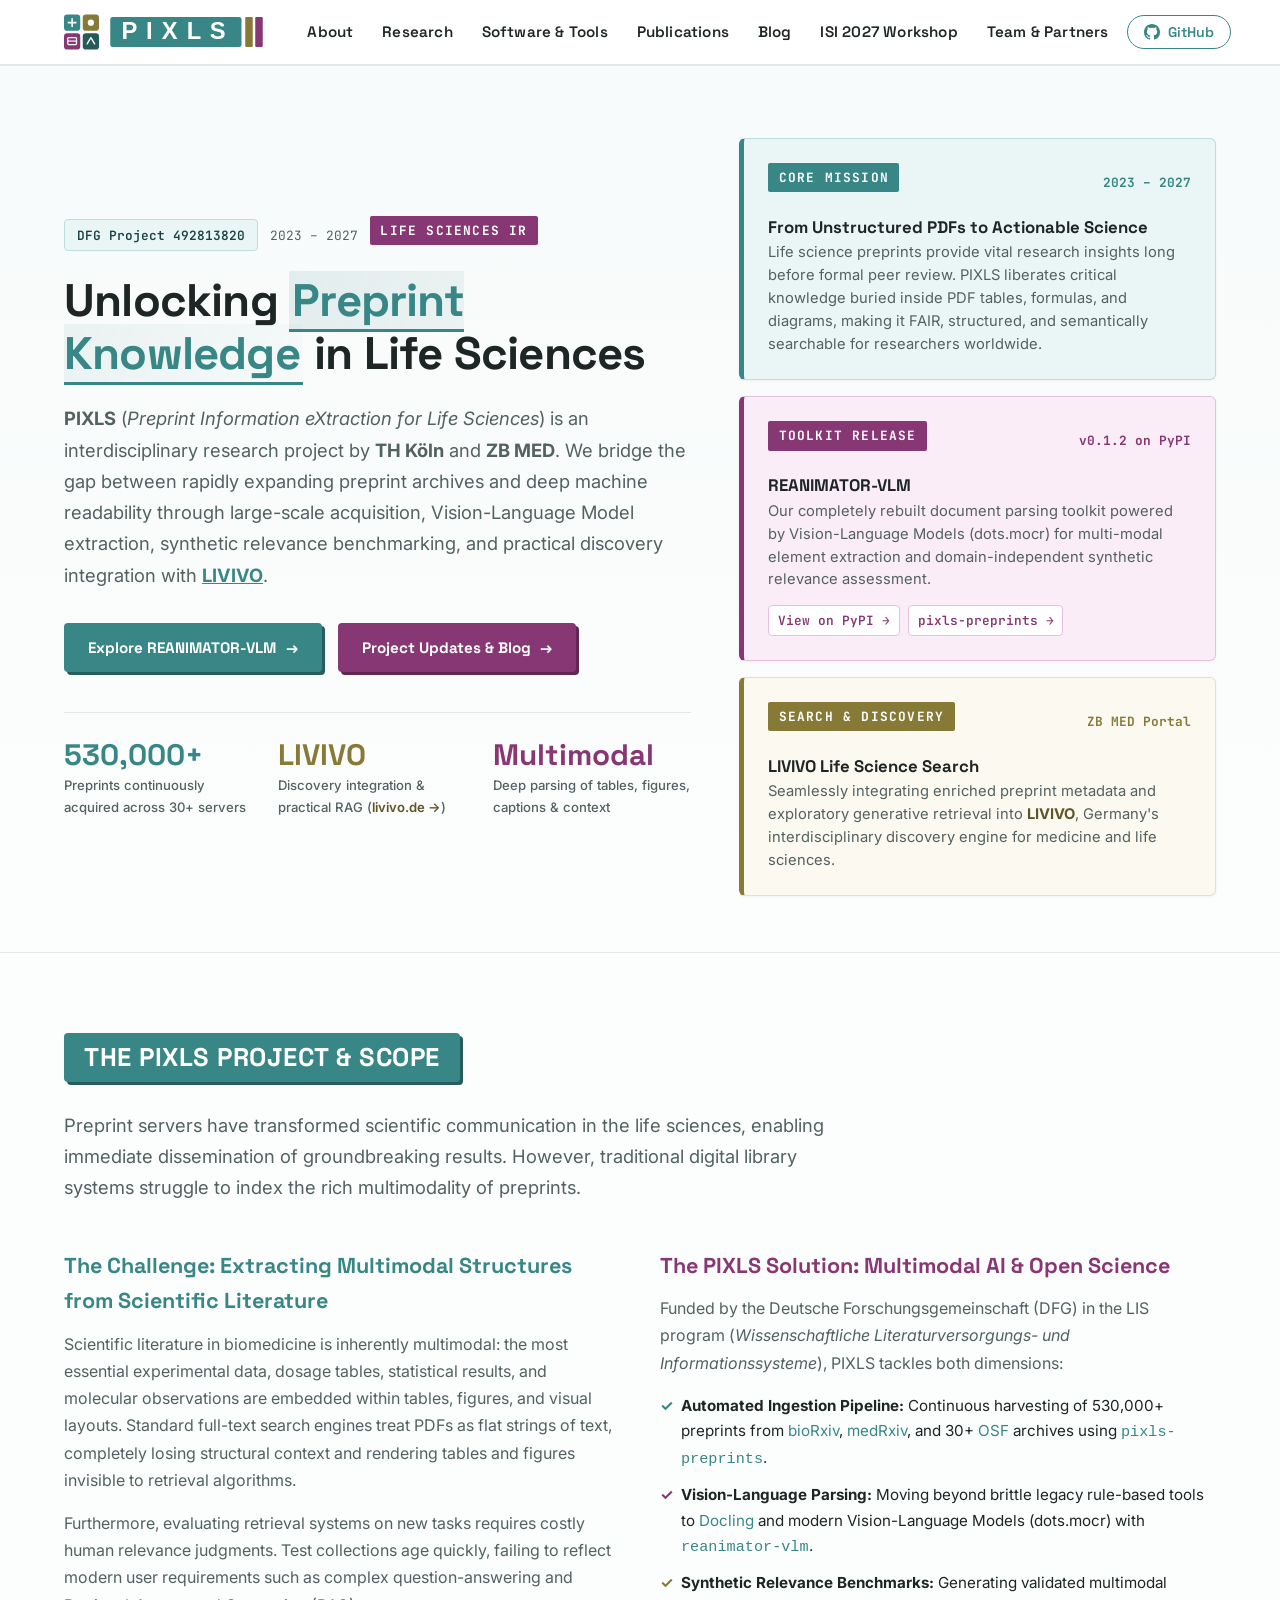
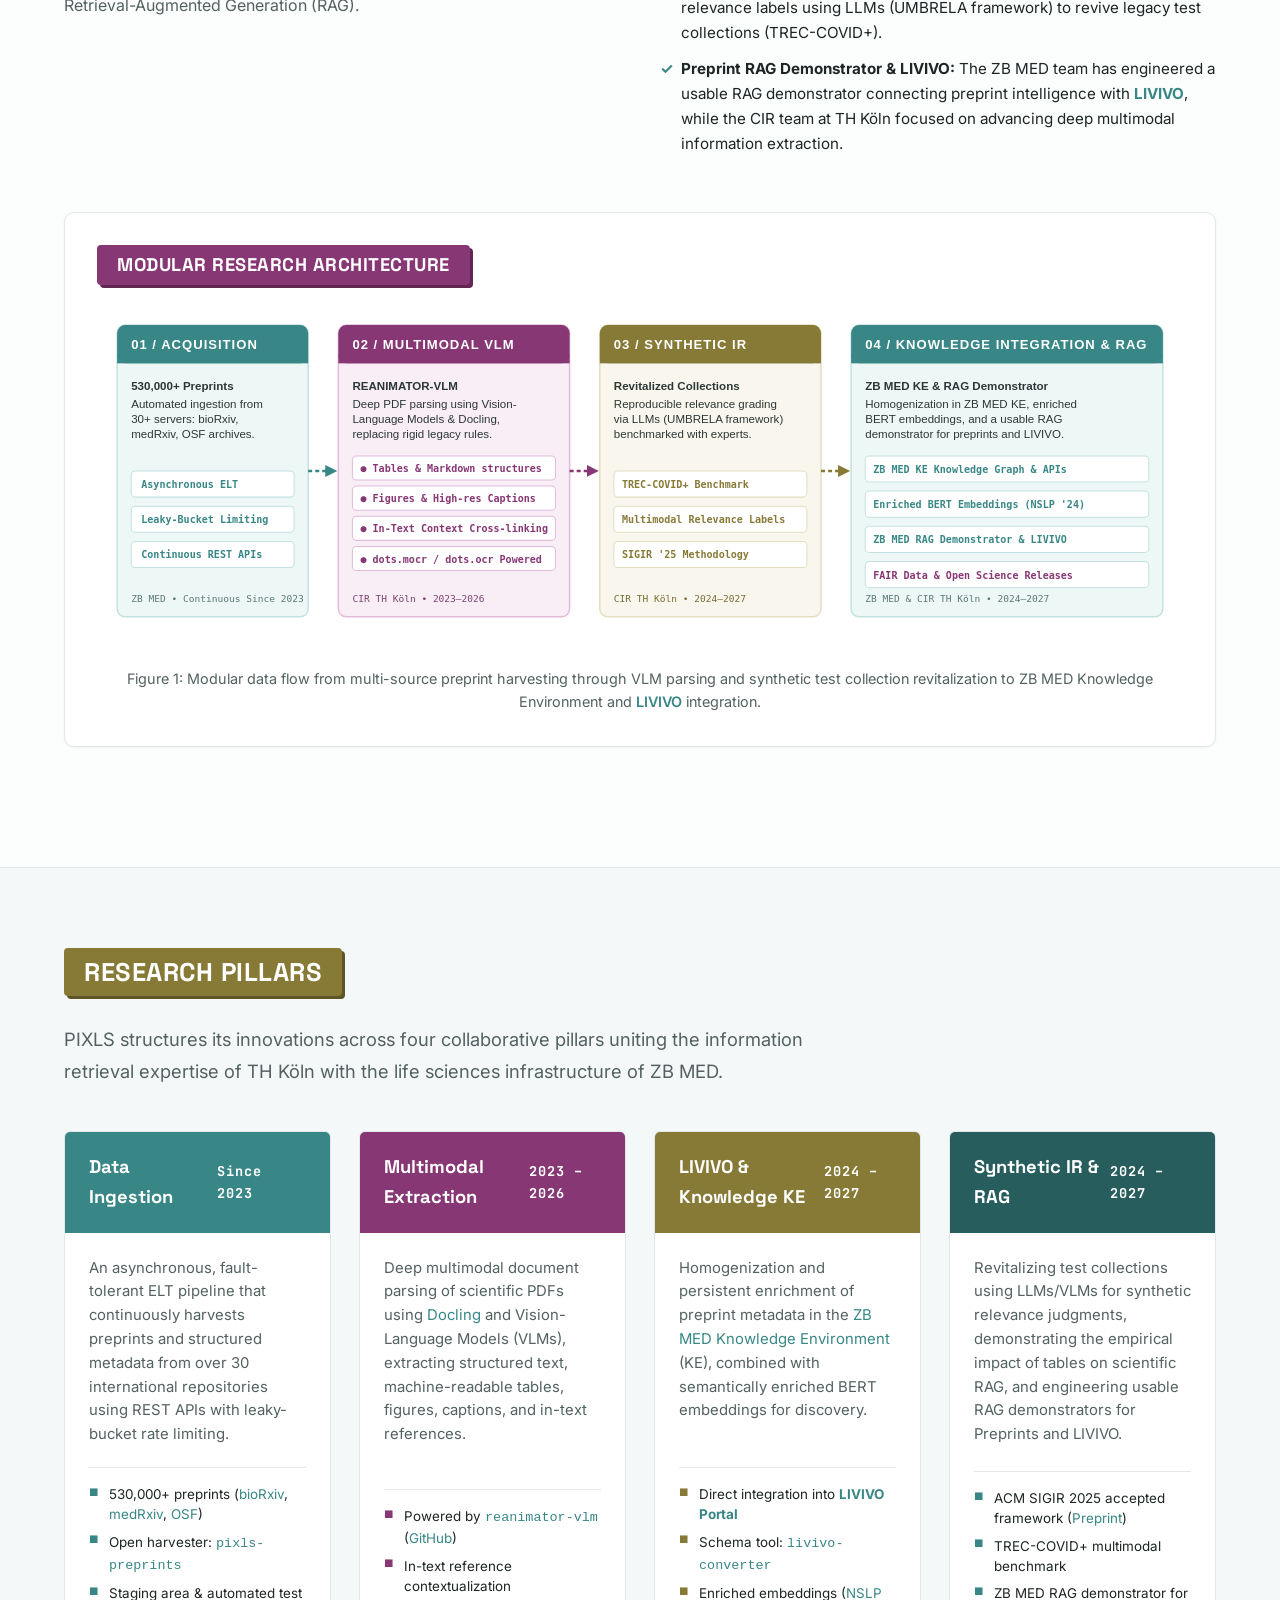
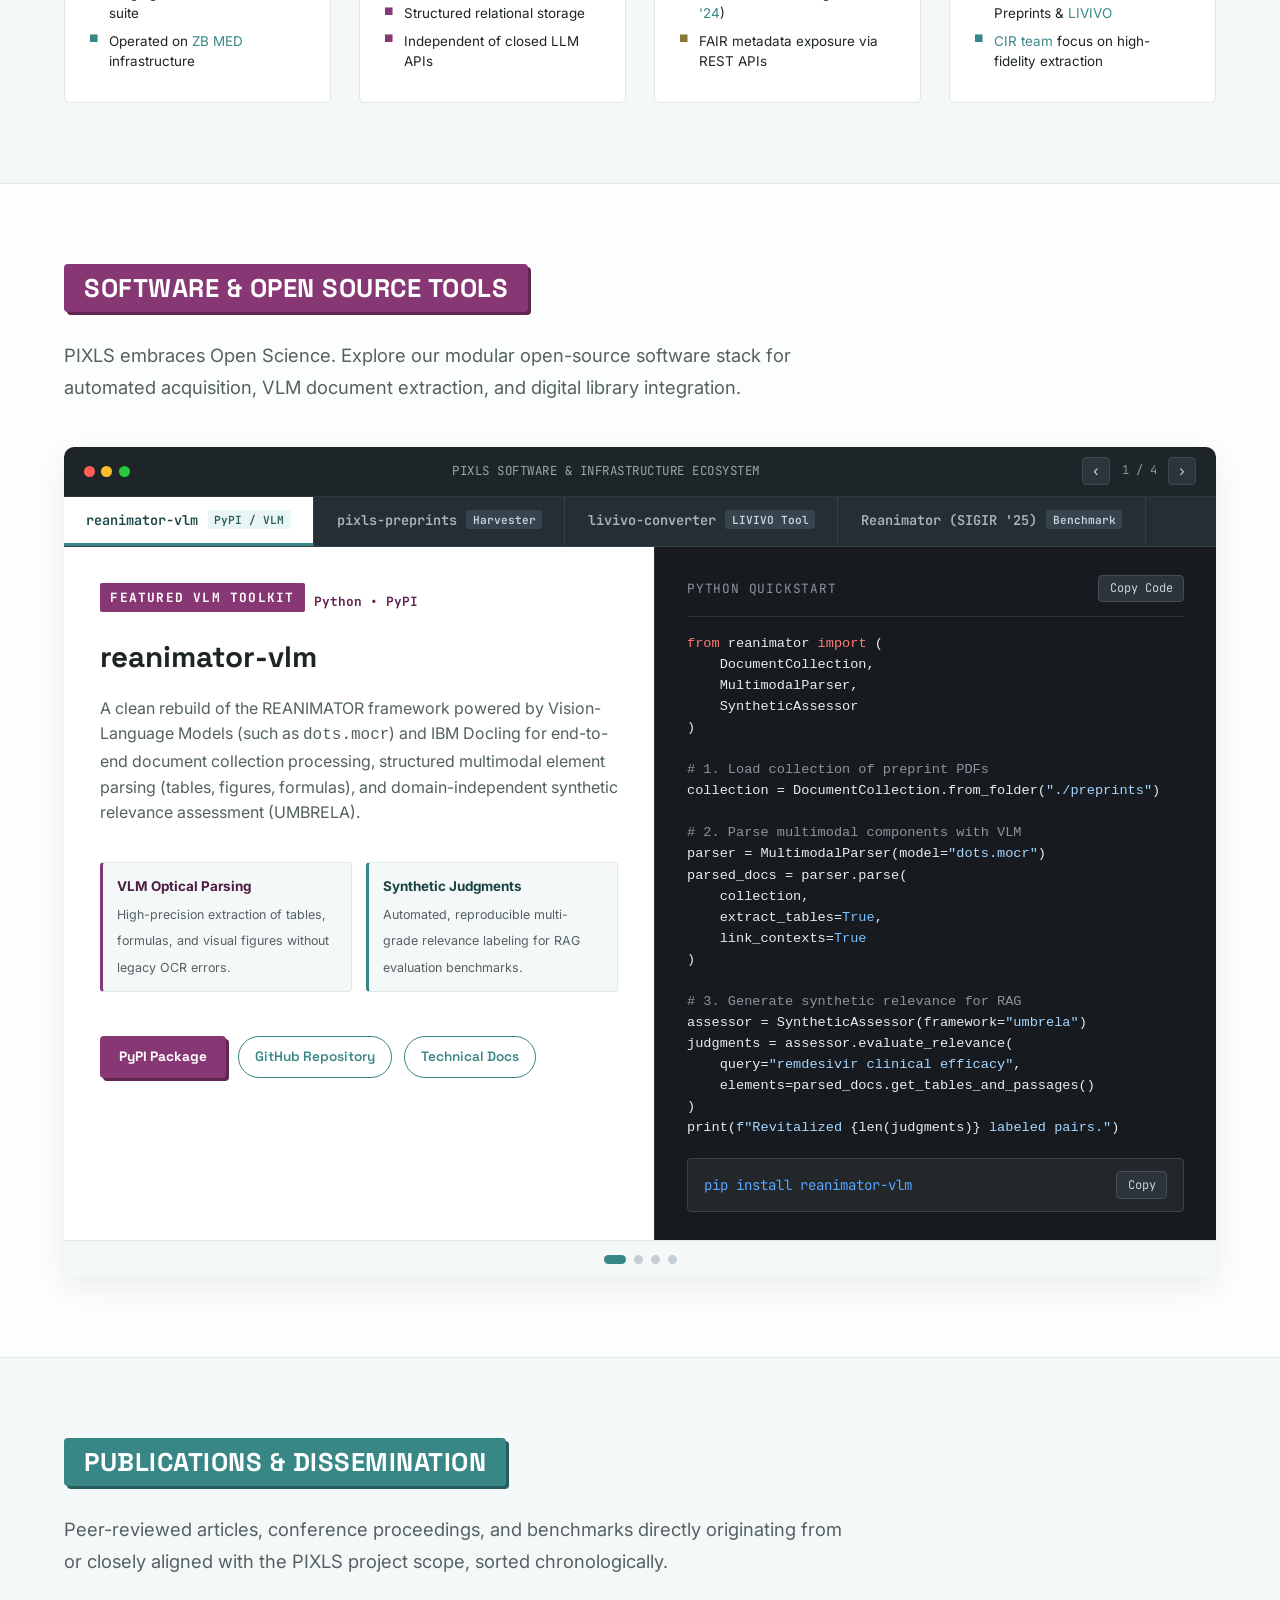
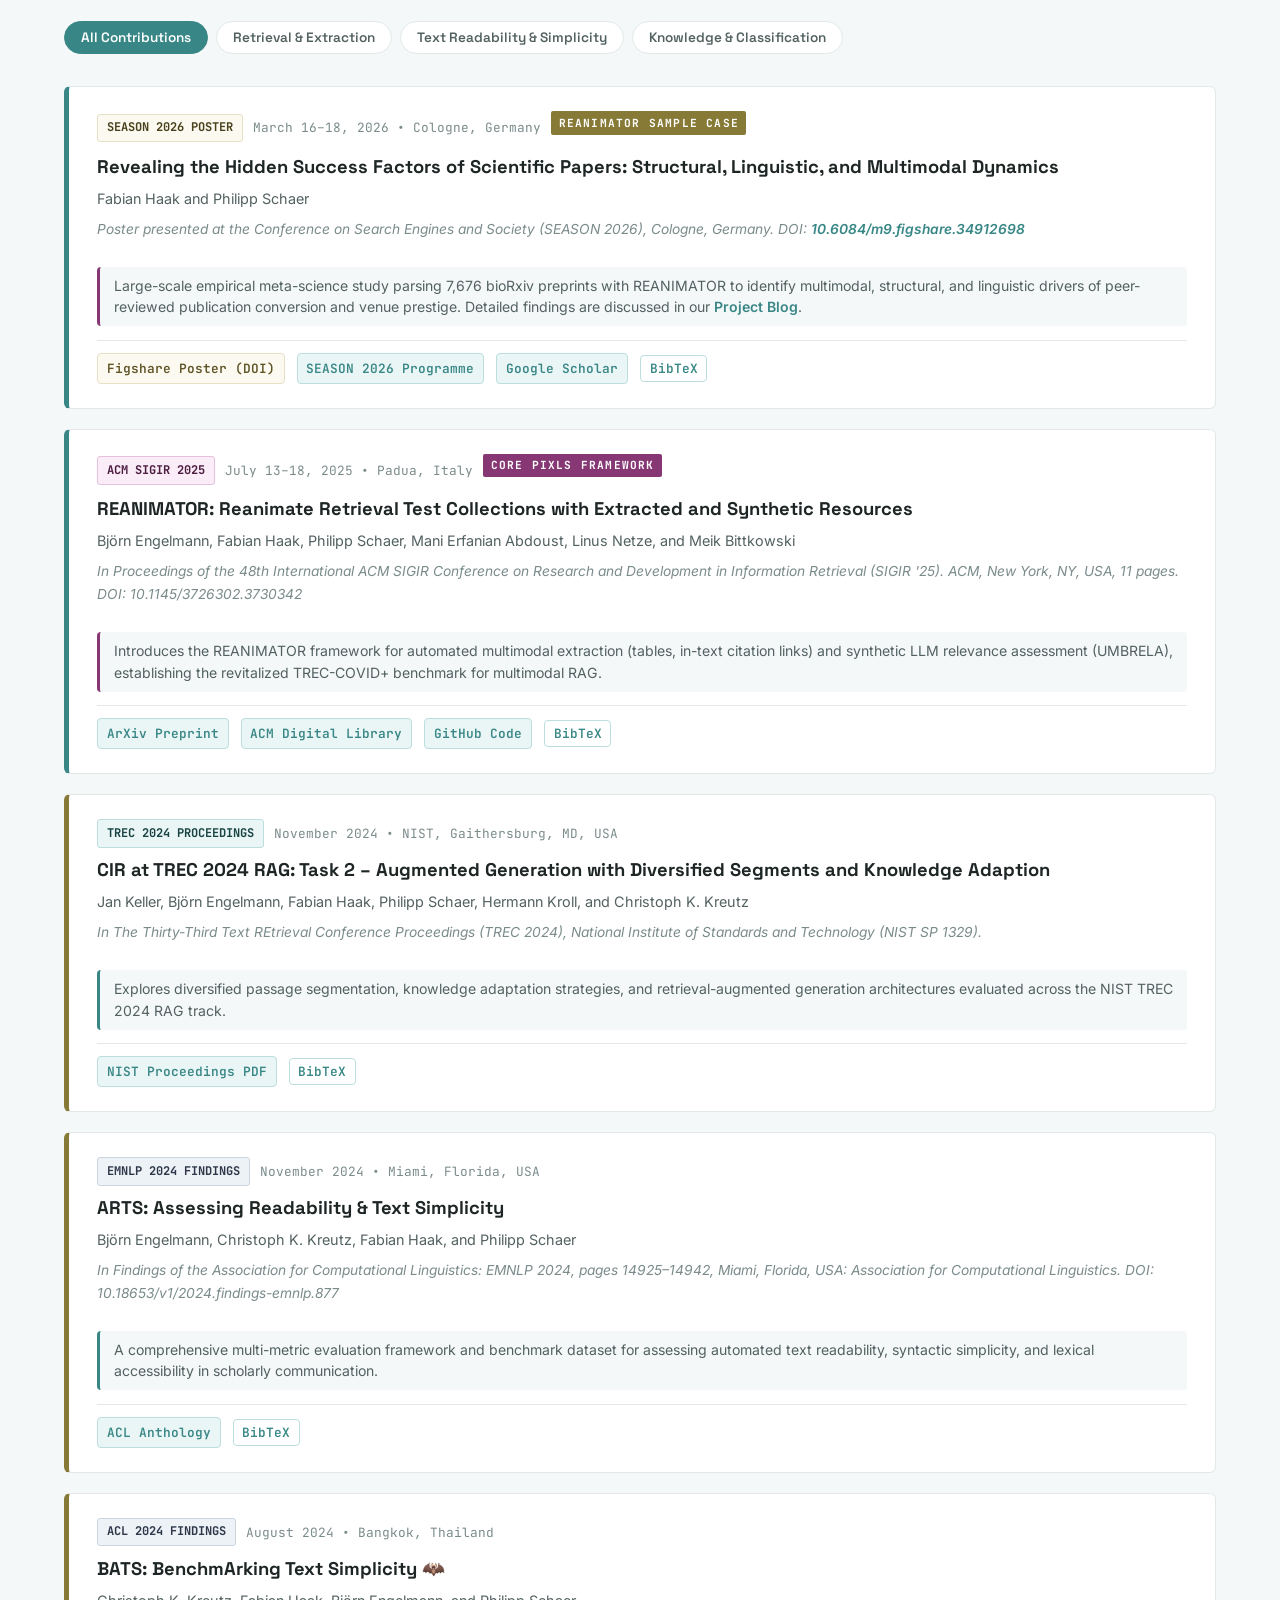
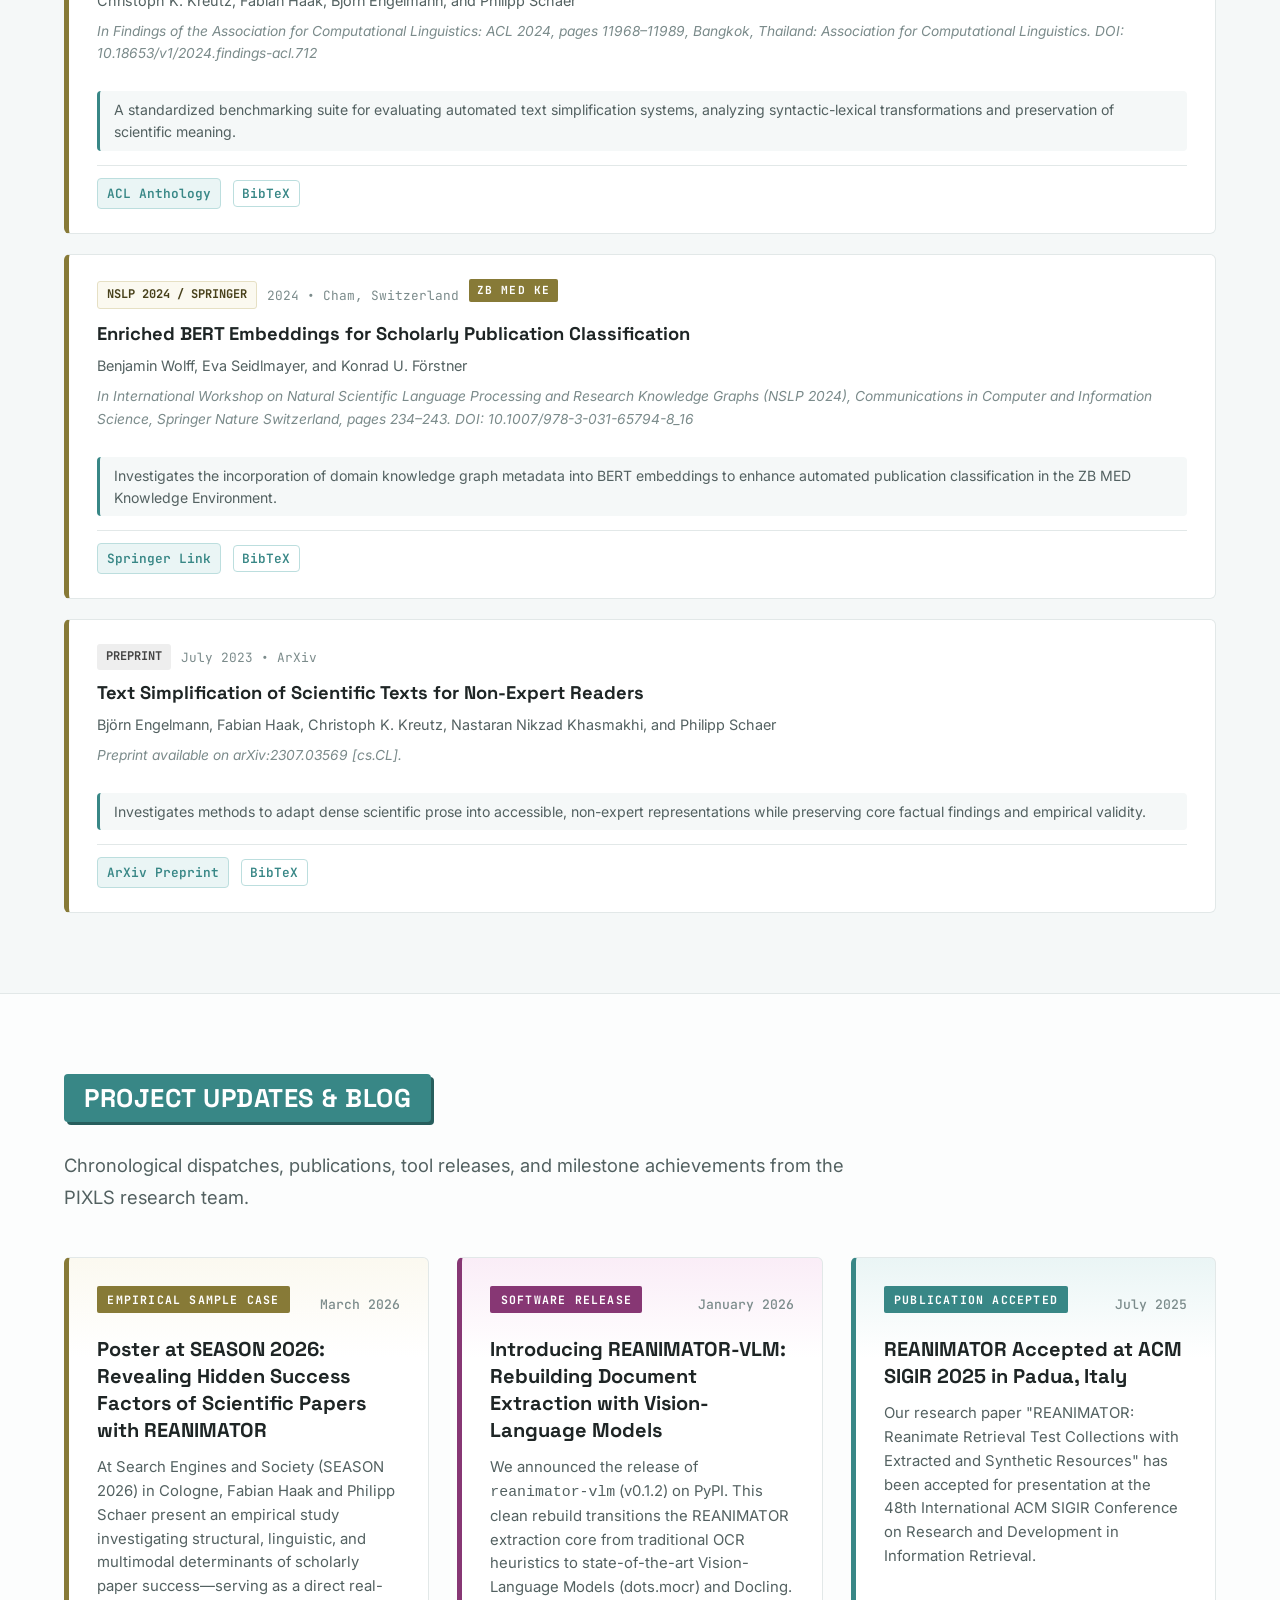
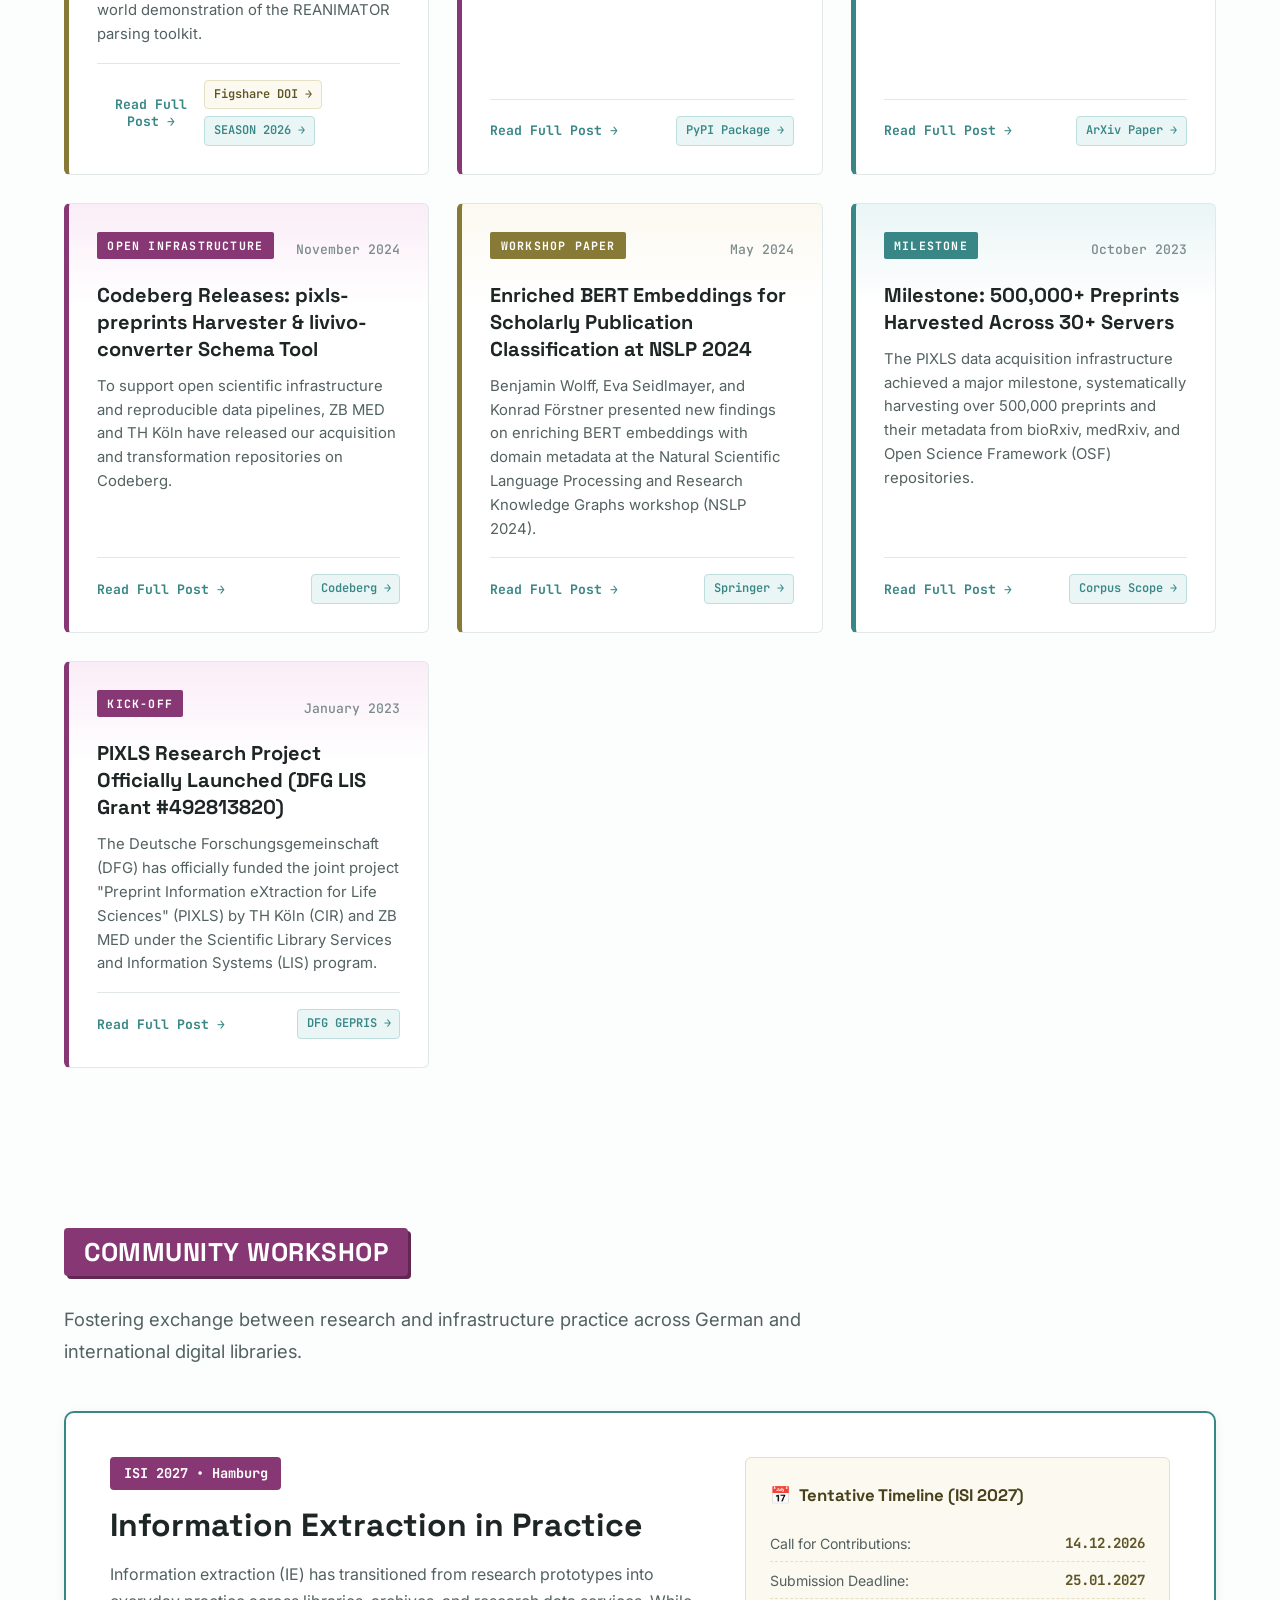
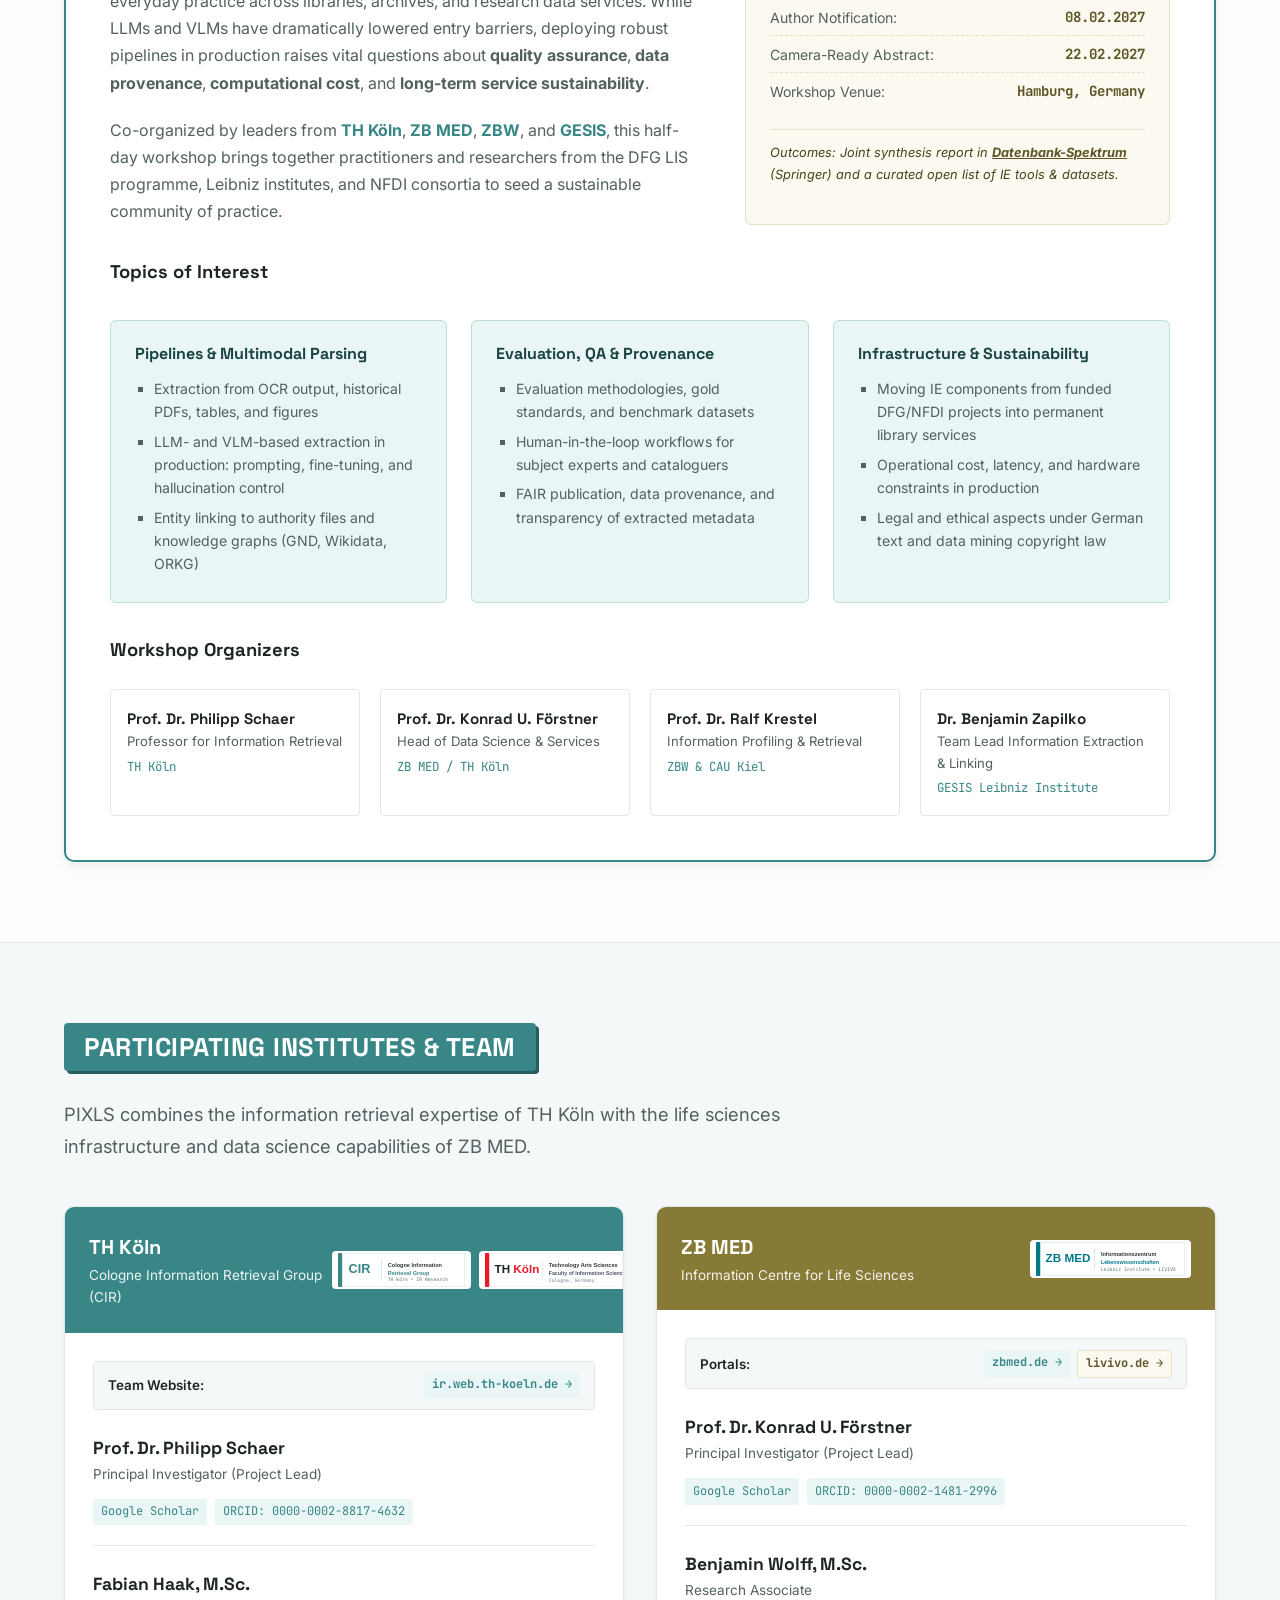
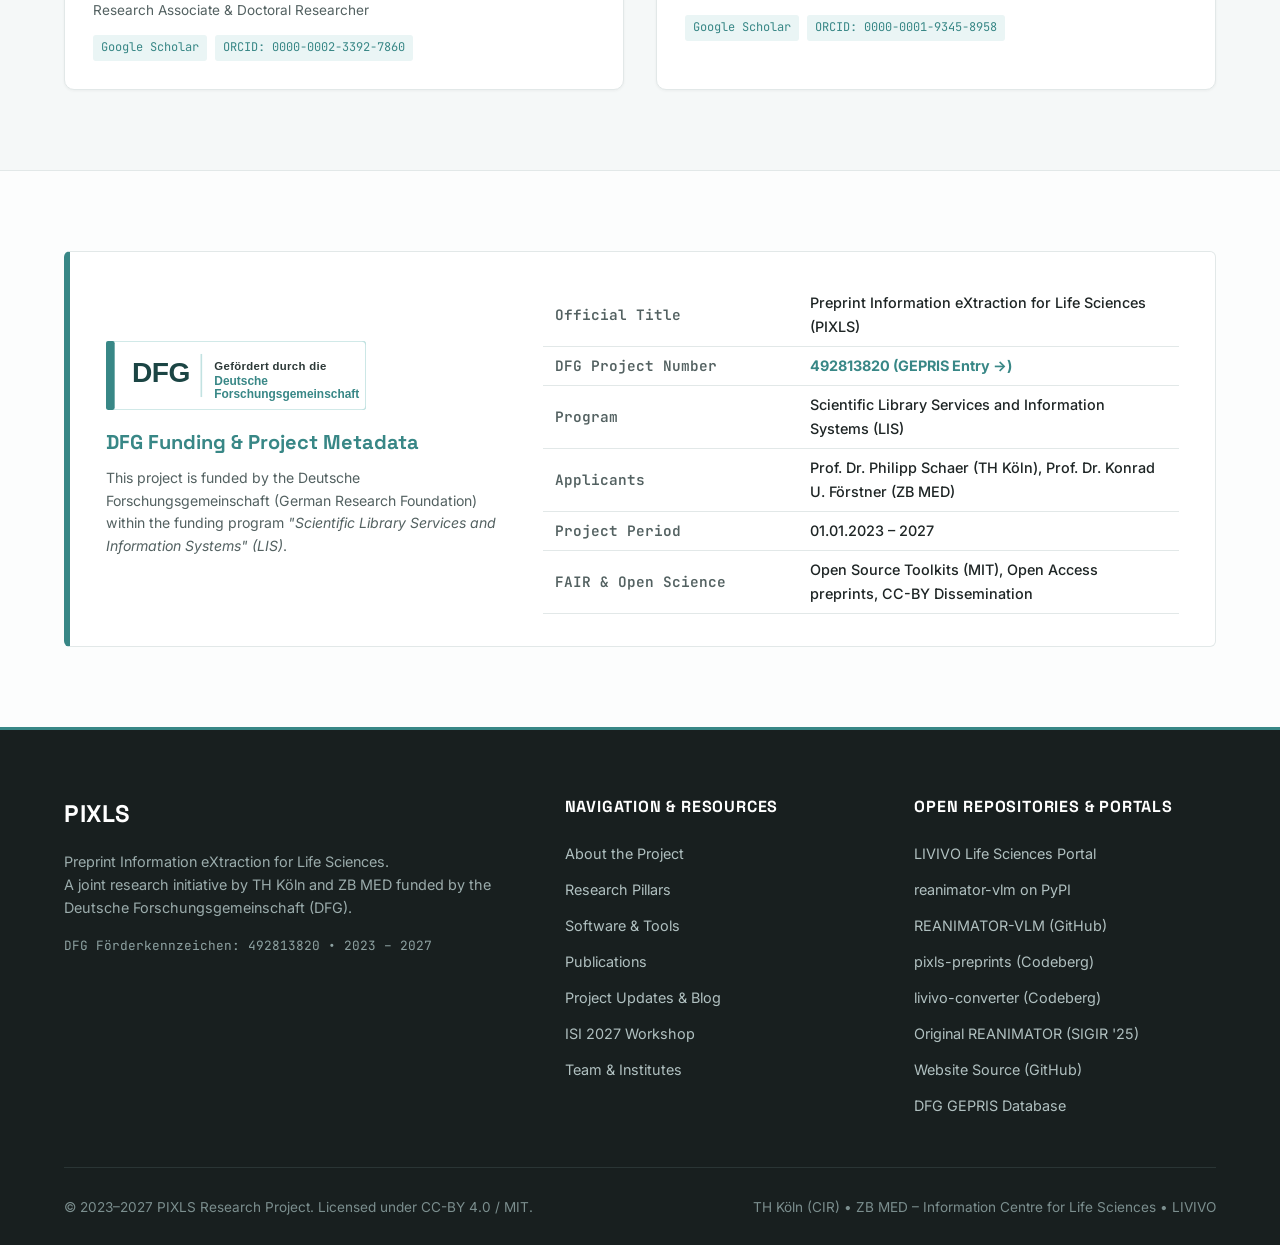
==== commit 9de9e17a: "fix: Align navbar, add gold button hovers, workshop links, and match diagram arrow colors" ====
--- a/index.html
+++ b/index.html
@@ -85,9 +85,6 @@
             <span>Project Updates &amp; Blog</span>
             <span aria-hidden="true">&rarr;</span>
           </a>
-          <a href="https://www.livivo.de/" target="_blank" rel="noopener noreferrer" class="btn-pill" style="border-color: var(--color-gold); color: var(--color-gold-dark);">
-            <span>LIVIVO Search Portal &rarr;</span>
-          </a>
         </div>
 
         <div class="hero-metrics-bar">
@@ -121,7 +118,7 @@
 
         <div class="hero-box reanimator-box">
           <div class="hero-box-header">
-            <span class="monolith-label berry">Featured Release</span>
+            <span class="monolith-label berry">Toolkit Release</span>
             <span style="font-family: var(--font-mono); font-size: 0.8rem; color: var(--color-berry); font-weight: 700;">v0.1.2 on PyPI</span>
           </div>
           <h2 class="hero-box-title">REANIMATOR-VLM</h2>
@@ -687,7 +684,7 @@
             Large-scale empirical meta-science study parsing 7,676 bioRxiv preprints with REANIMATOR to identify multimodal, structural, and linguistic drivers of peer-reviewed publication conversion and venue prestige. Detailed findings are discussed in our <a href="#blog-post-1" style="color: var(--color-primary); font-weight: 600;">Project Blog</a>.
           </div>
           <div class="pub-actions">
-            <a href="https://doi.org/10.6084/m9.figshare.34912698" target="_blank" rel="noopener noreferrer" class="pub-link-btn" style="background: var(--color-gold-light); border-color: var(--color-gold-border); color: var(--color-gold-dark);">
+            <a href="https://doi.org/10.6084/m9.figshare.34912698" target="_blank" rel="noopener noreferrer" class="pub-link-btn gold">
               <span>Figshare Poster (DOI)</span>
             </a>
             <a href="https://searchenginesandsociety.net/season-2026/programme/" target="_blank" rel="noopener noreferrer" class="pub-link-btn">
@@ -980,7 +977,7 @@
           <div class="blog-actions">
             <button class="btn-read-more" onclick="toggleBlog('blog-post-1', this)">Read Full Post &rarr;</button>
             <div style="display: flex; gap: 0.4rem; flex-wrap: wrap;">
-              <a href="https://doi.org/10.6084/m9.figshare.34912698" target="_blank" rel="noopener noreferrer" class="pub-link-btn" style="font-size: 0.75rem; background: var(--color-gold-light); color: var(--color-gold-dark); border-color: var(--color-gold-border);">
+              <a href="https://doi.org/10.6084/m9.figshare.34912698" target="_blank" rel="noopener noreferrer" class="pub-link-btn gold" style="font-size: 0.75rem;">
                 <span>Figshare DOI &rarr;</span>
               </a>
               <a href="https://searchenginesandsociety.net/season-2026/programme/" target="_blank" rel="noopener noreferrer" class="pub-link-btn" style="font-size: 0.75rem;">
@@ -1178,7 +1175,7 @@
               Information extraction (IE) has transitioned from research prototypes into everyday practice across libraries, archives, and research data services. While LLMs and VLMs have dramatically lowered entry barriers, deploying robust pipelines in production raises vital questions about <strong>quality assurance</strong>, <strong>data provenance</strong>, <strong>computational cost</strong>, and <strong>long-term service sustainability</strong>.
             </p>
             <p style="color: var(--color-text-muted); line-height: 1.7;">
-              Co-organized by leaders from <strong>TH Köln</strong>, <strong>ZB MED</strong>, <strong>ZBW</strong>, and <strong>GESIS</strong>, this half-day workshop brings together practitioners and researchers from the DFG LIS programme, Leibniz institutes, and NFDI consortia to seed a sustainable community of practice.
+              Co-organized by leaders from <a href="https://www.th-koeln.de/" target="_blank" rel="noopener noreferrer" style="font-weight: 700;">TH Köln</a>, <a href="https://www.zbmed.de/" target="_blank" rel="noopener noreferrer" style="font-weight: 700;">ZB MED</a>, <a href="https://www.zbw.eu/" target="_blank" rel="noopener noreferrer" style="font-weight: 700;">ZBW</a>, and <a href="https://www.gesis.org/" target="_blank" rel="noopener noreferrer" style="font-weight: 700;">GESIS</a>, this half-day workshop brings together practitioners and researchers from the DFG LIS programme, Leibniz institutes, and NFDI consortia to seed a sustainable community of practice.
             </p>
           </div>
 
@@ -1211,7 +1208,7 @@
               </li>
             </ul>
             <div style="margin-top: 1.25rem; font-size: 0.8rem; color: var(--color-gold-text); border-top: 1px solid var(--color-gold-border); padding-top: 0.75rem;">
-              <em>Outcomes: Joint synthesis report in <strong>Datenbank-Spektrum</strong> (Springer) and a curated open list of IE tools &amp; datasets.</em>
+              <em>Outcomes: Joint synthesis report in <a href="https://link.springer.com/journal/13222" target="_blank" rel="noopener noreferrer" style="font-weight: 700; color: var(--color-gold-dark); text-decoration: underline;">Datenbank-Spektrum</a> (Springer) and a curated open list of IE tools &amp; datasets.</em>
             </div>
           </div>
         </div>
@@ -1253,24 +1250,24 @@
         </h4>
         <div class="organizers-grid">
           <div class="organizer-card">
-            <p class="organizer-name">Prof. Dr. Philipp Schaer</p>
+            <p class="organizer-name"><a href="https://www.th-koeln.de/personen/philipp.schaer/" target="_blank" rel="noopener noreferrer">Prof. Dr. Philipp Schaer</a></p>
             <p class="organizer-role">Professor for Information Retrieval</p>
-            <p class="organizer-inst">TH Köln</p>
+            <p class="organizer-inst"><a href="https://www.th-koeln.de/" target="_blank" rel="noopener noreferrer">TH Köln</a></p>
           </div>
           <div class="organizer-card">
-            <p class="organizer-name">Prof. Dr. Konrad U. Förstner</p>
+            <p class="organizer-name"><a href="https://foerstner.org/" target="_blank" rel="noopener noreferrer">Prof. Dr. Konrad U. Förstner</a></p>
             <p class="organizer-role">Head of Data Science &amp; Services</p>
-            <p class="organizer-inst">ZB MED / TH Köln</p>
+            <p class="organizer-inst"><a href="https://www.zbmed.de/" target="_blank" rel="noopener noreferrer">ZB MED</a> / <a href="https://www.th-koeln.de/" target="_blank" rel="noopener noreferrer">TH Köln</a></p>
           </div>
           <div class="organizer-card">
-            <p class="organizer-name">Prof. Dr. Ralf Krestel</p>
+            <p class="organizer-name"><a href="https://www.zbw.eu/en/about-us/staff-profiles/profile-of-professor-ralf-krestel" target="_blank" rel="noopener noreferrer">Prof. Dr. Ralf Krestel</a></p>
             <p class="organizer-role">Information Profiling &amp; Retrieval</p>
-            <p class="organizer-inst">ZBW &amp; CAU Kiel</p>
+            <p class="organizer-inst"><a href="https://www.zbw.eu/" target="_blank" rel="noopener noreferrer">ZBW</a> &amp; <a href="https://www.uni-kiel.de/" target="_blank" rel="noopener noreferrer">CAU Kiel</a></p>
           </div>
           <div class="organizer-card">
-            <p class="organizer-name">Dr. Benjamin Zapilko</p>
+            <p class="organizer-name"><a href="https://www.gesis.org/en/institute/staff/person/Benjamin.Zapilko" target="_blank" rel="noopener noreferrer">Dr. Benjamin Zapilko</a></p>
             <p class="organizer-role">Team Lead Information Extraction &amp; Linking</p>
-            <p class="organizer-inst">GESIS Leibniz Institute</p>
+            <p class="organizer-inst"><a href="https://www.gesis.org/" target="_blank" rel="noopener noreferrer">GESIS Leibniz Institute</a></p>
           </div>
         </div>
       </div>
@@ -1348,7 +1345,7 @@
               <span style="font-size: 0.84rem; font-weight: 600; color: var(--color-text-main);">Portals:</span>
               <div style="display: flex; gap: 0.4rem;">
                 <a href="https://www.zbmed.de/" target="_blank" rel="noopener noreferrer" class="link-tag" style="font-weight: 700;">zbmed.de &rarr;</a>
-                <a href="https://www.livivo.de/" target="_blank" rel="noopener noreferrer" class="link-tag" style="font-weight: 700; background: var(--color-gold-light); color: var(--color-gold-dark); border: 1px solid var(--color-gold-border);">livivo.de &rarr;</a>
+                <a href="https://www.livivo.de/" target="_blank" rel="noopener noreferrer" class="link-tag gold">livivo.de &rarr;</a>
               </div>
             </div>
 
--- a/assets/css/main.css
+++ b/assets/css/main.css
@@ -192,33 +192,49 @@
   display: flex;
   align-items: center;
   justify-content: space-between;
+  gap: 1rem;
 }
 
 .nav-brand {
-  display: flex;
-  align-items: center;
+  display: inline-flex;
+  align-items: center;
+  flex-shrink: 0;
   text-decoration: none;
 }
 
 .nav-brand-mark {
   height: 40px;
   width: auto;
+  display: block;
 }
 
 .nav-menu {
   display: flex;
   align-items: center;
   list-style: none;
-  gap: 1.75rem;
+  gap: 1.5rem;
+  margin: 0;
+  padding: 0;
+}
+
+.nav-menu li {
+  display: flex;
+  align-items: center;
+  margin: 0;
+  padding: 0;
 }
 
 .nav-link {
+  display: inline-flex;
+  align-items: center;
   font-family: var(--font-display);
   font-weight: 600;
   font-size: 0.95rem;
+  line-height: 1;
   color: var(--color-text-main);
   letter-spacing: 0.2px;
-  padding: 0.35rem 0.15rem;
+  padding: 0.5rem 0.15rem;
+  white-space: nowrap;
   position: relative;
 }
 
@@ -244,6 +260,7 @@
 .nav-actions {
   display: flex;
   align-items: center;
+  flex-shrink: 0;
   gap: 0.75rem;
 }
 
@@ -251,10 +268,11 @@
   display: inline-flex;
   align-items: center;
   gap: 0.5rem;
-  padding: 0.45rem 1rem;
+  padding: 0.5rem 1rem;
   font-family: var(--font-display);
   font-size: 0.88rem;
   font-weight: 600;
+  line-height: 1;
   border-radius: 40px;
   border: 1.5px solid var(--color-primary);
   color: var(--color-primary);
@@ -285,6 +303,17 @@
 
 .btn-pill.berry:hover {
   background-color: var(--color-berry);
+  color: var(--color-white);
+}
+
+.btn-pill.gold {
+  border-color: var(--color-gold);
+  color: var(--color-gold-dark);
+}
+
+.btn-pill.gold:hover {
+  background-color: var(--color-gold);
+  border-color: var(--color-gold);
   color: var(--color-white);
 }
 
@@ -402,6 +431,16 @@
 
 .btn-solid-monolith.berry:hover {
   box-shadow: 5px 5px 0 var(--color-berry-dark);
+}
+
+.btn-solid-monolith.gold {
+  background-color: var(--color-gold);
+  box-shadow: 3px 3px 0 var(--color-gold-dark);
+}
+
+.btn-solid-monolith.gold:hover {
+  background-color: var(--color-gold-dark);
+  box-shadow: 5px 5px 0 var(--color-gold-text);
 }
 
 .hero-metrics-bar {
@@ -1102,6 +1141,18 @@
   color: var(--color-white);
 }
 
+.pub-link-btn.gold {
+  background: var(--color-gold-light);
+  border-color: var(--color-gold-border);
+  color: var(--color-gold-dark);
+}
+
+.pub-link-btn.gold:hover {
+  background: var(--color-gold);
+  border-color: var(--color-gold);
+  color: var(--color-white);
+}
+
 .bibtex-box {
   display: none;
   margin-top: 1rem;
@@ -1260,6 +1311,16 @@
   color: var(--color-text-main);
 }
 
+.organizer-name a {
+  color: var(--color-text-main);
+  text-decoration: none;
+}
+
+.organizer-name a:hover {
+  color: var(--color-primary);
+  text-decoration: underline;
+}
+
 .organizer-role {
   font-size: 0.82rem;
   color: var(--color-text-muted);
@@ -1270,6 +1331,16 @@
   font-size: 0.78rem;
   color: var(--color-primary);
   margin-top: 0.25rem;
+}
+
+.organizer-inst a {
+  color: var(--color-primary);
+  text-decoration: none;
+}
+
+.organizer-inst a:hover {
+  color: var(--color-primary-dark);
+  text-decoration: underline;
 }
 
 /* ==========================================================================
@@ -1371,6 +1442,19 @@
 .link-tag:hover {
   background: var(--color-primary);
   color: var(--color-white);
+}
+
+.link-tag.gold {
+  font-weight: 700;
+  background: var(--color-gold-light);
+  color: var(--color-gold-dark);
+  border: 1px solid var(--color-gold-border);
+}
+
+.link-tag.gold:hover {
+  background: var(--color-gold);
+  color: var(--color-white);
+  border-color: var(--color-gold);
 }
 
 /* ==========================================================================
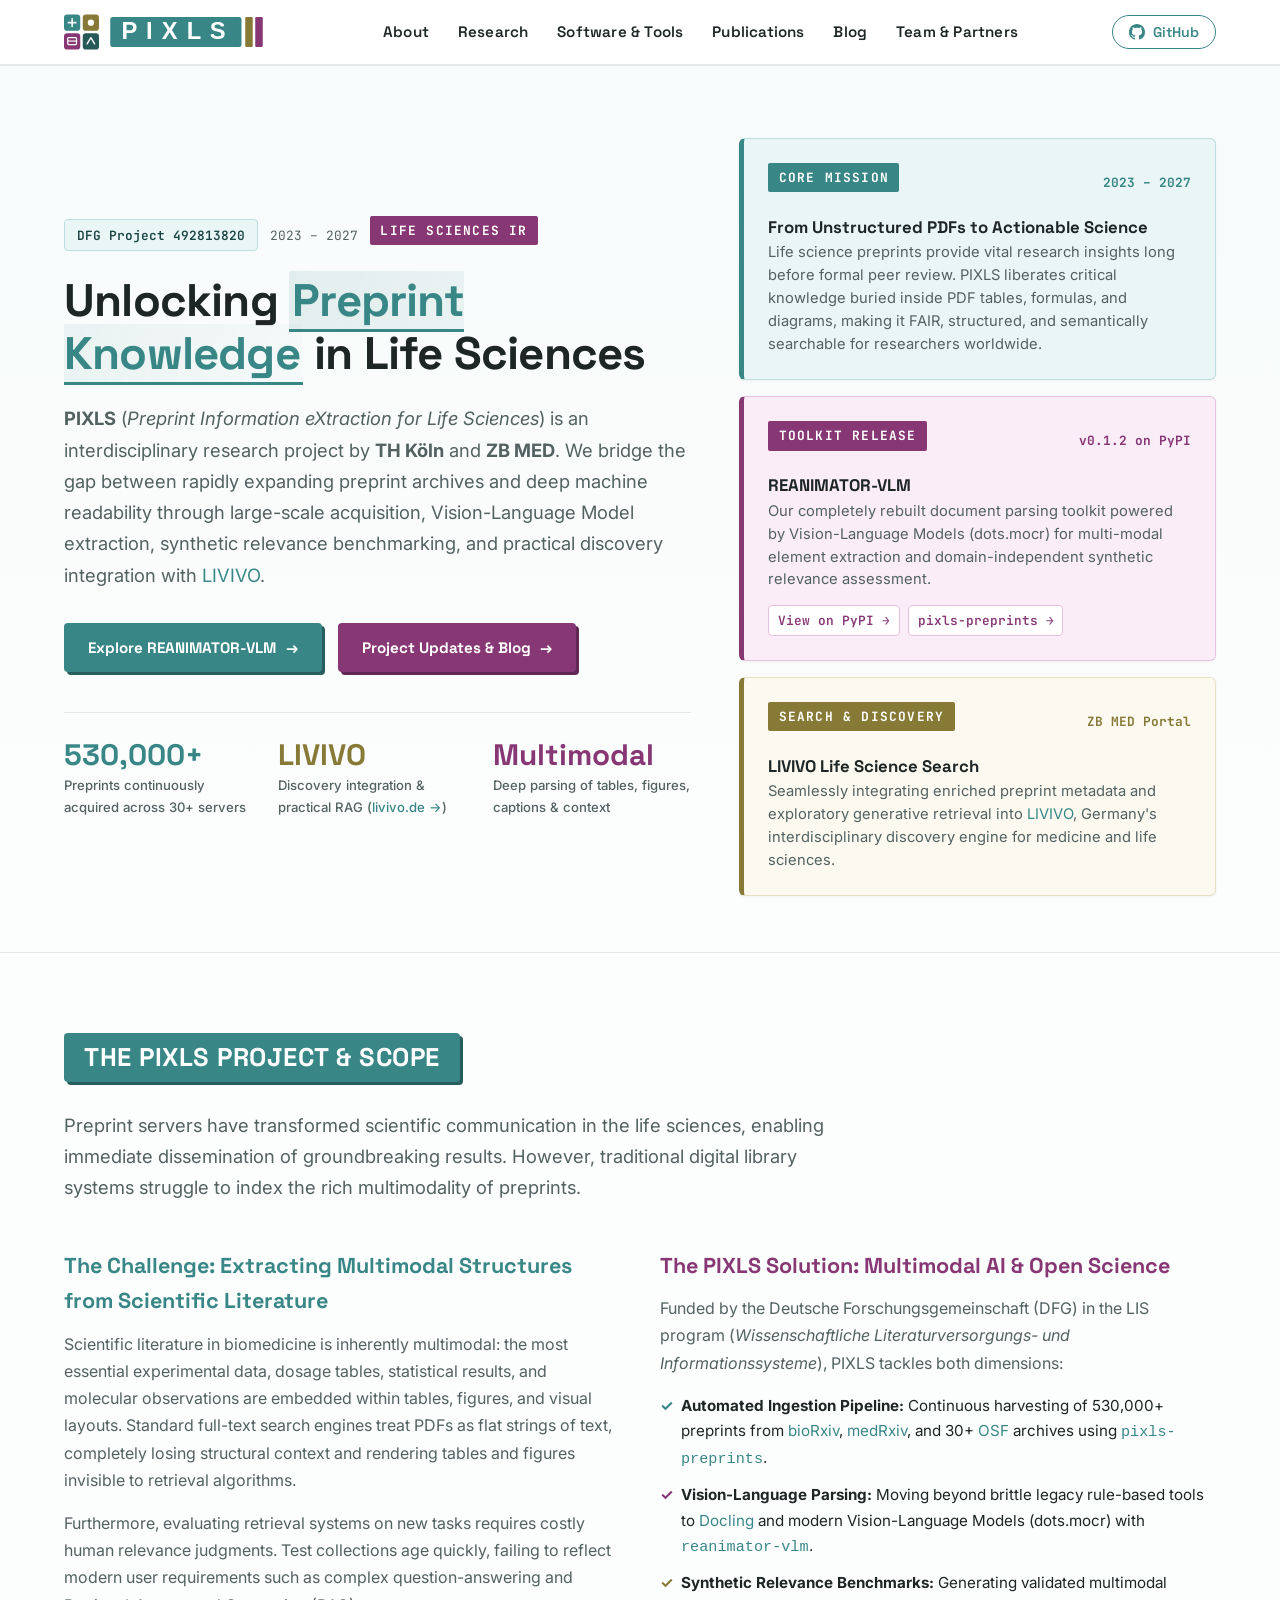
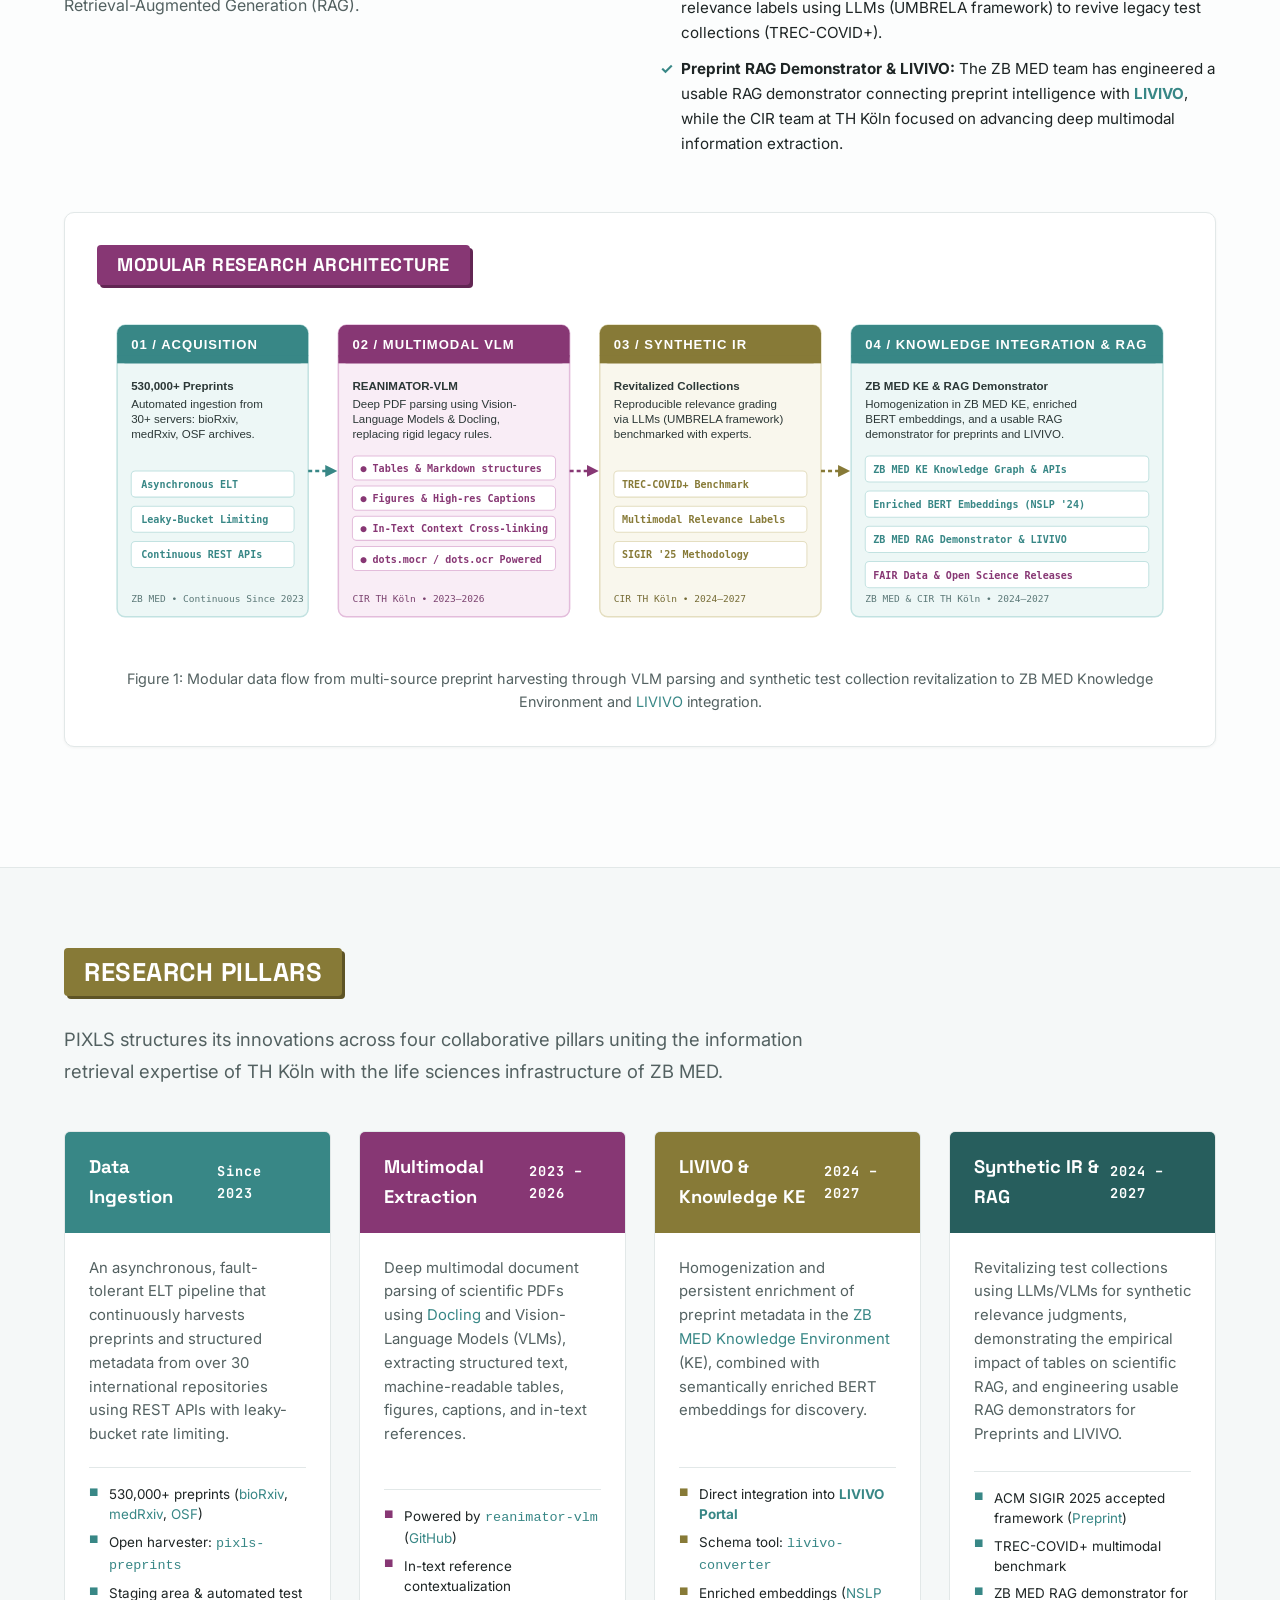
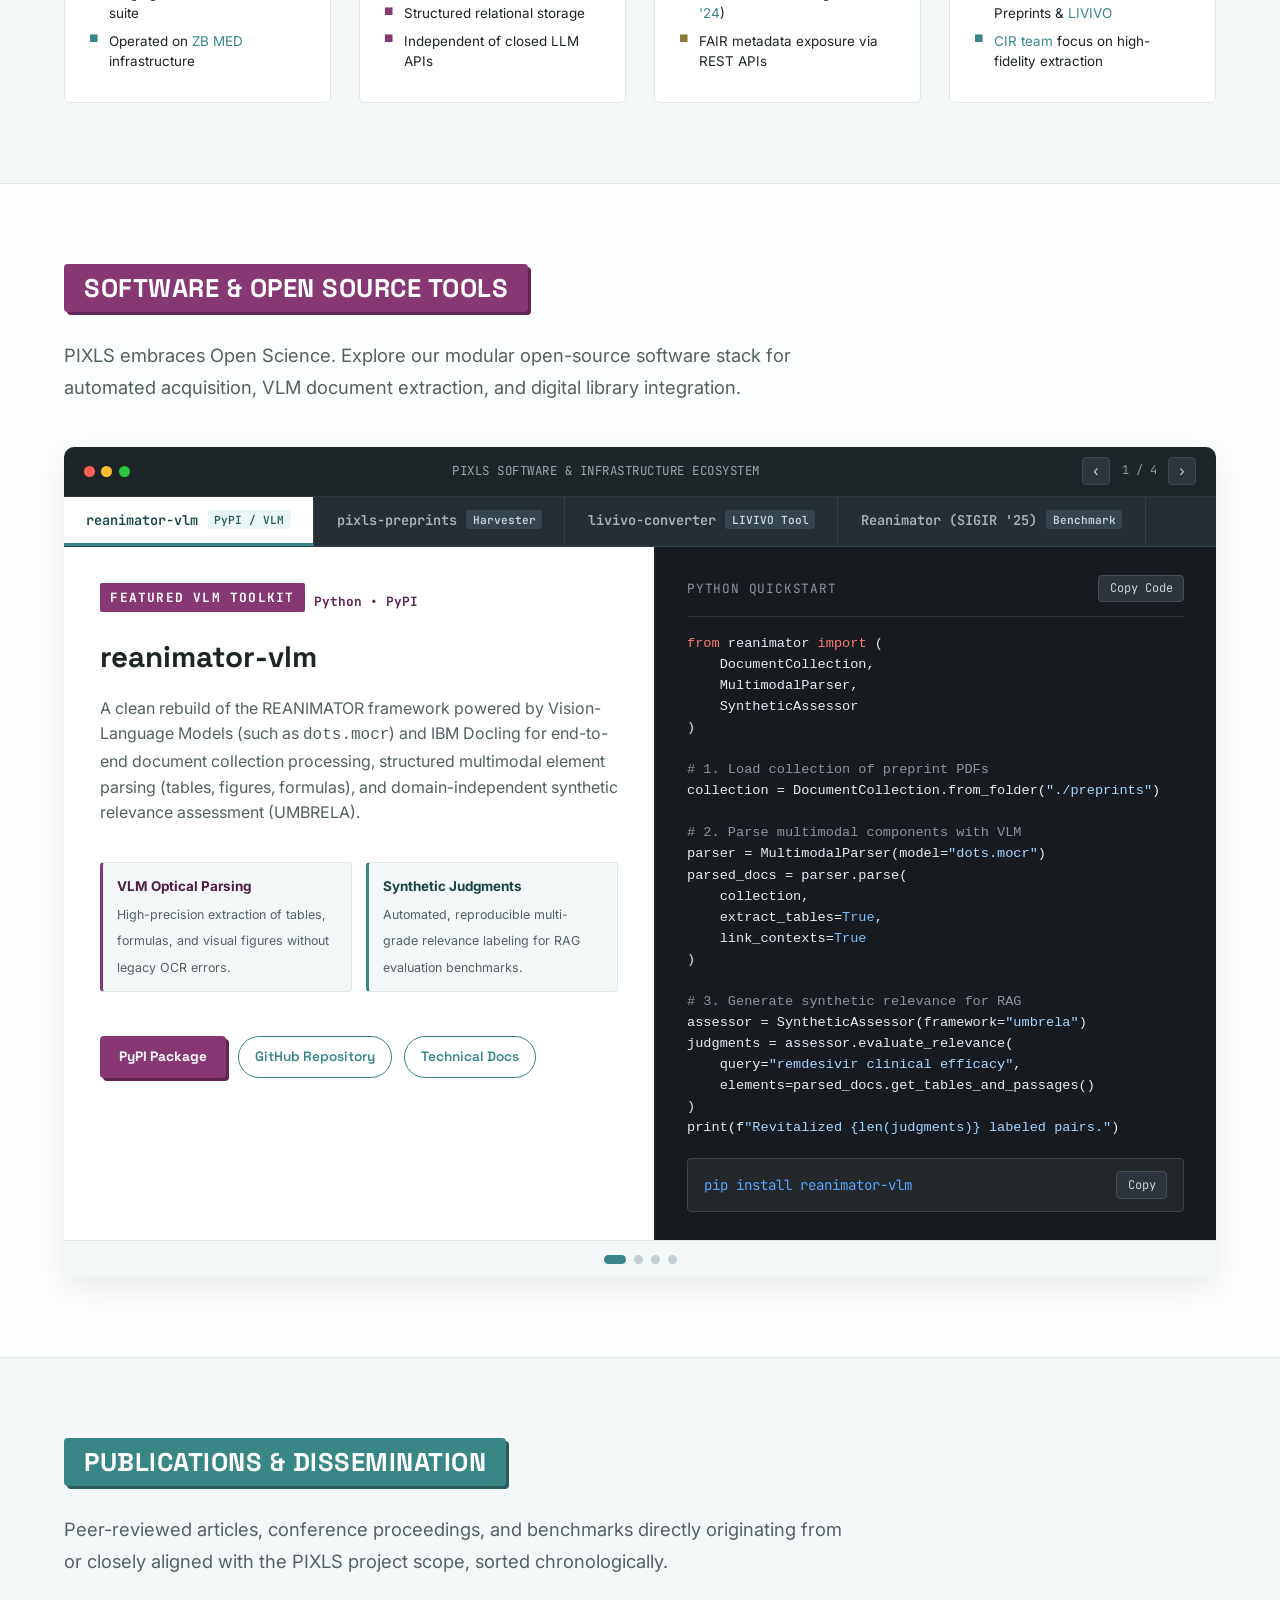
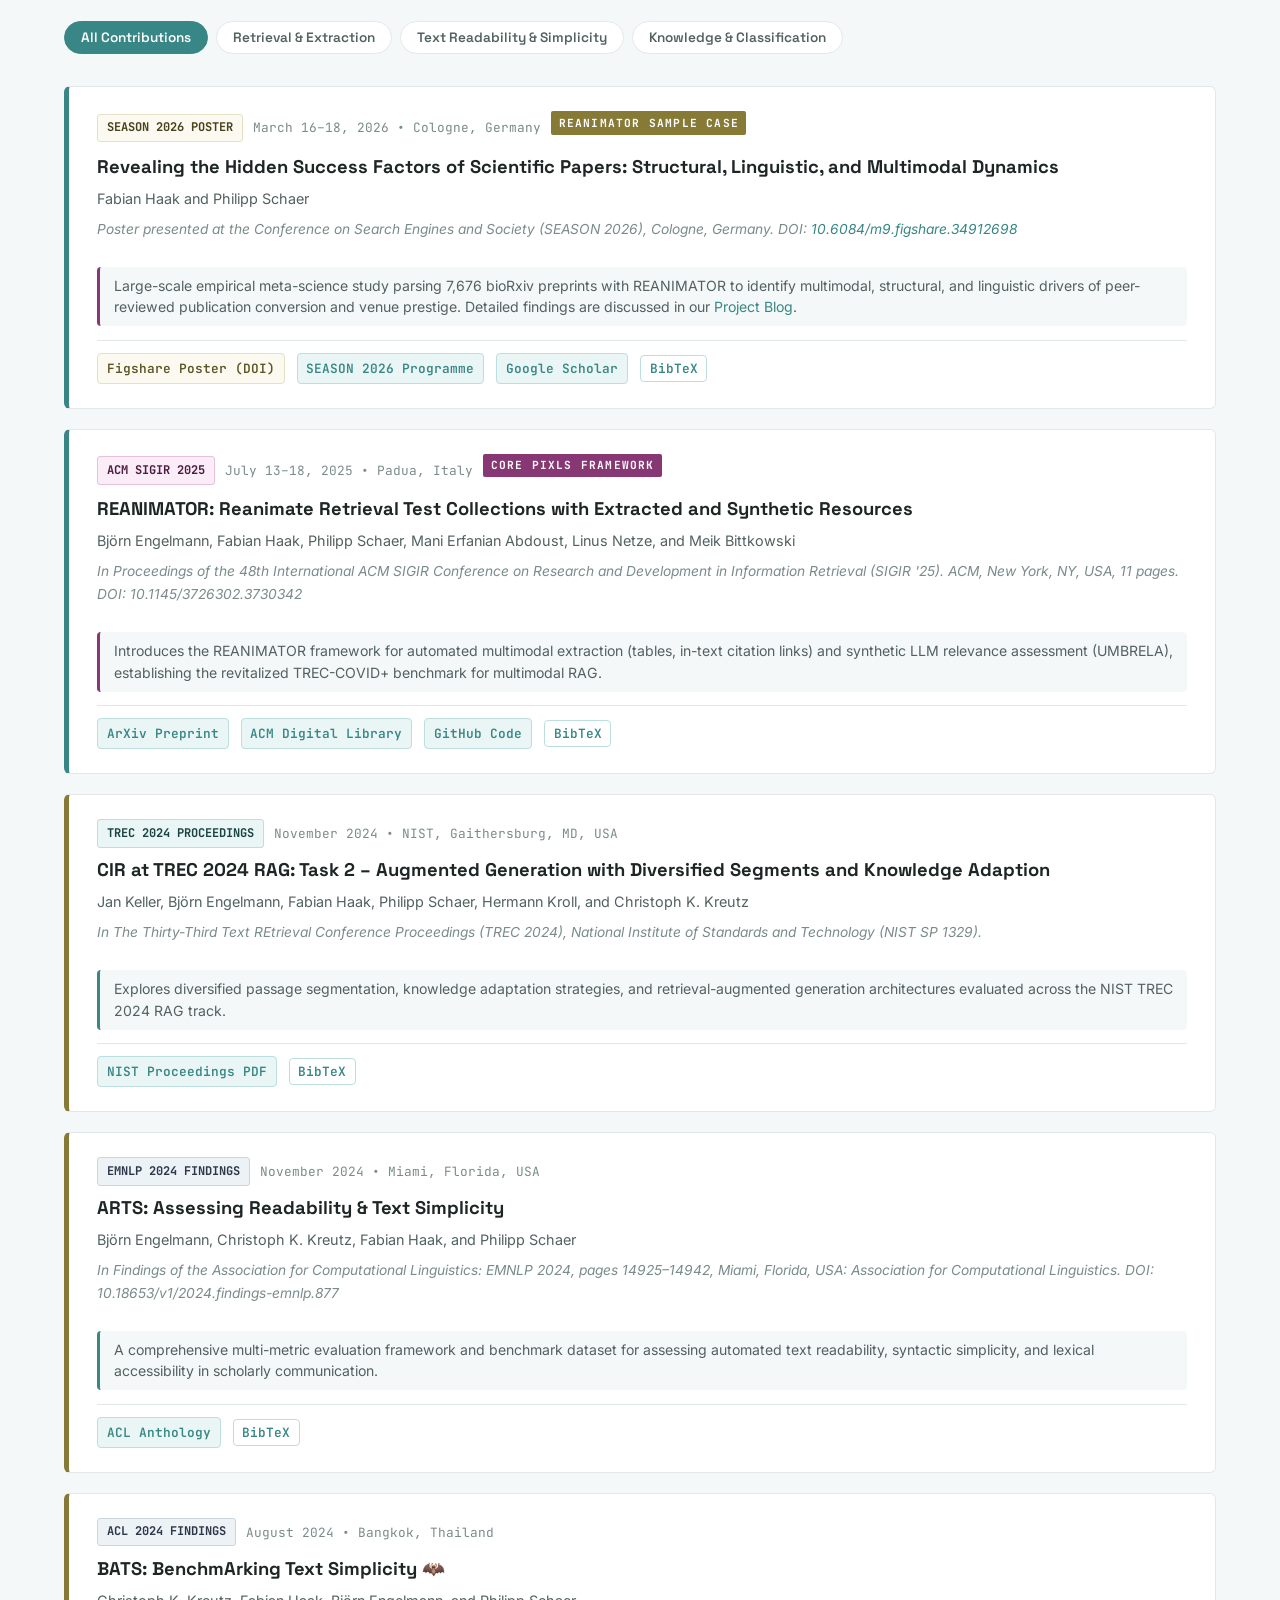
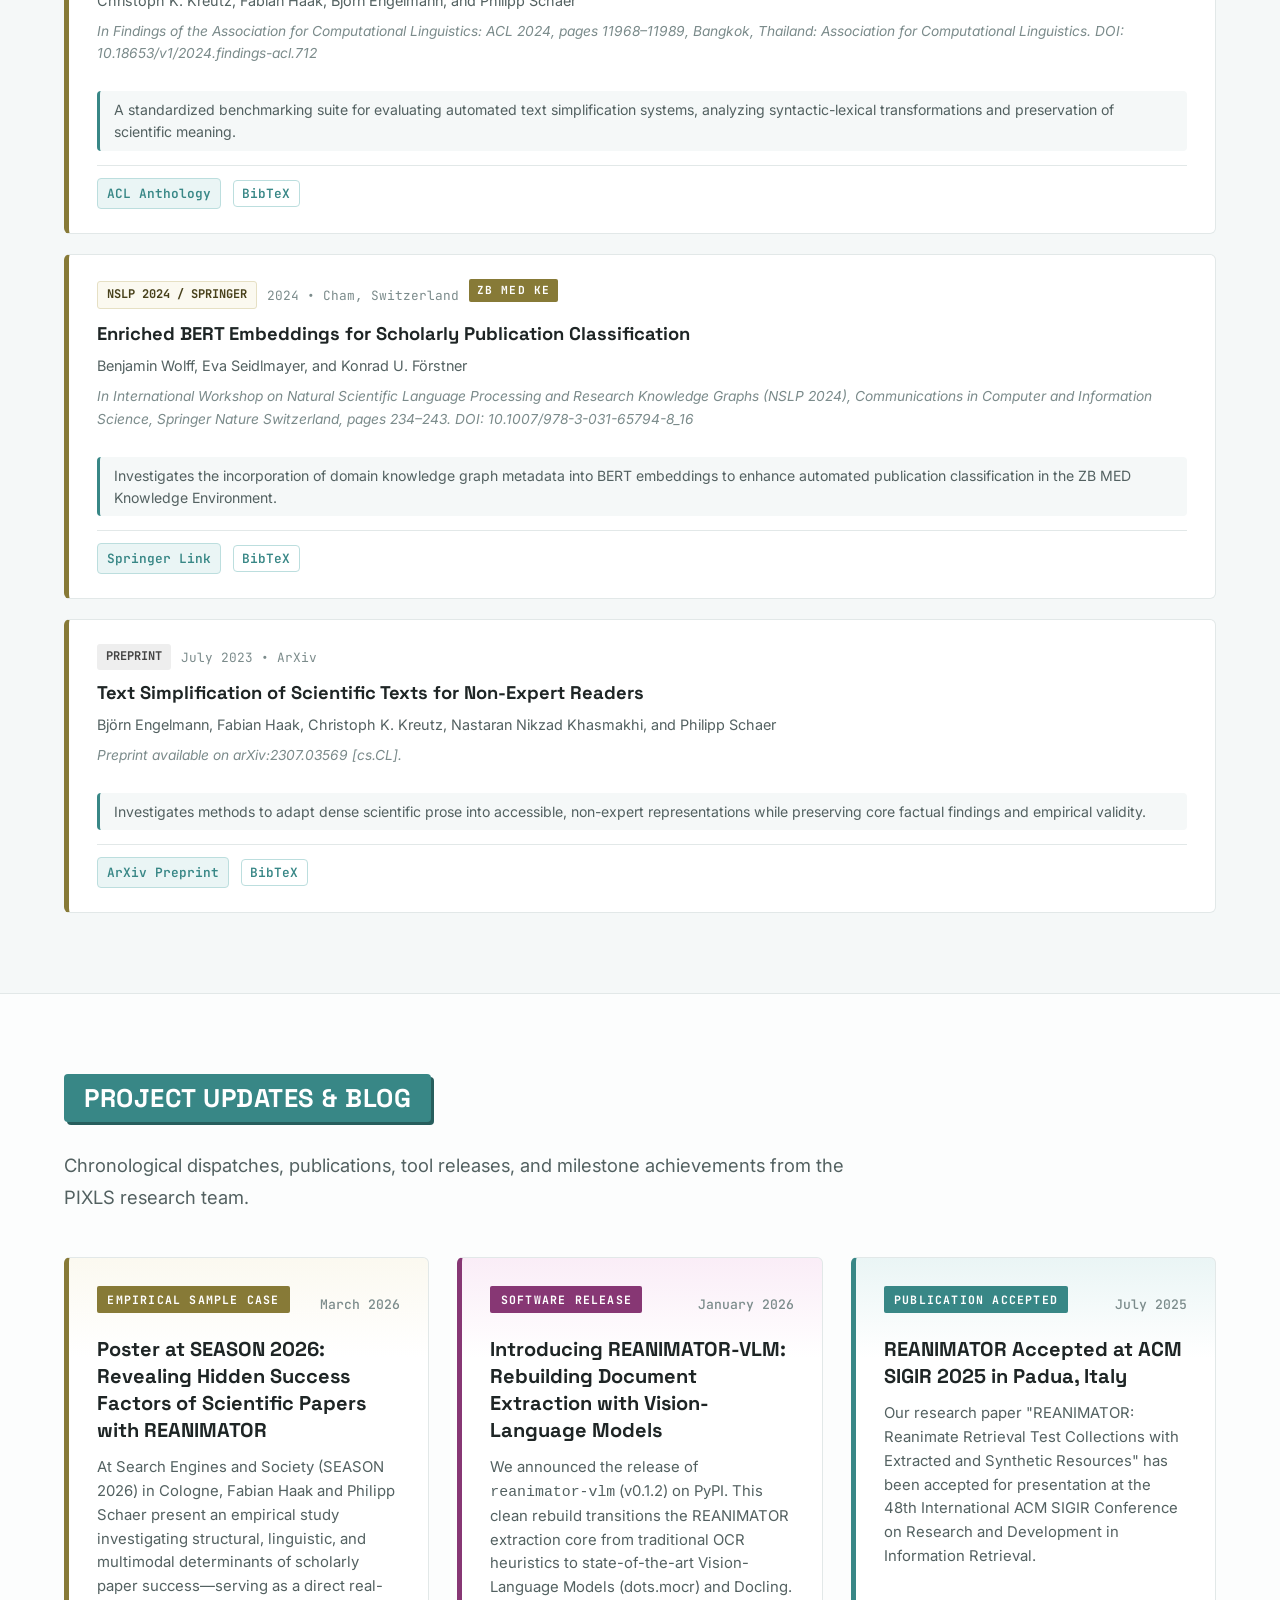
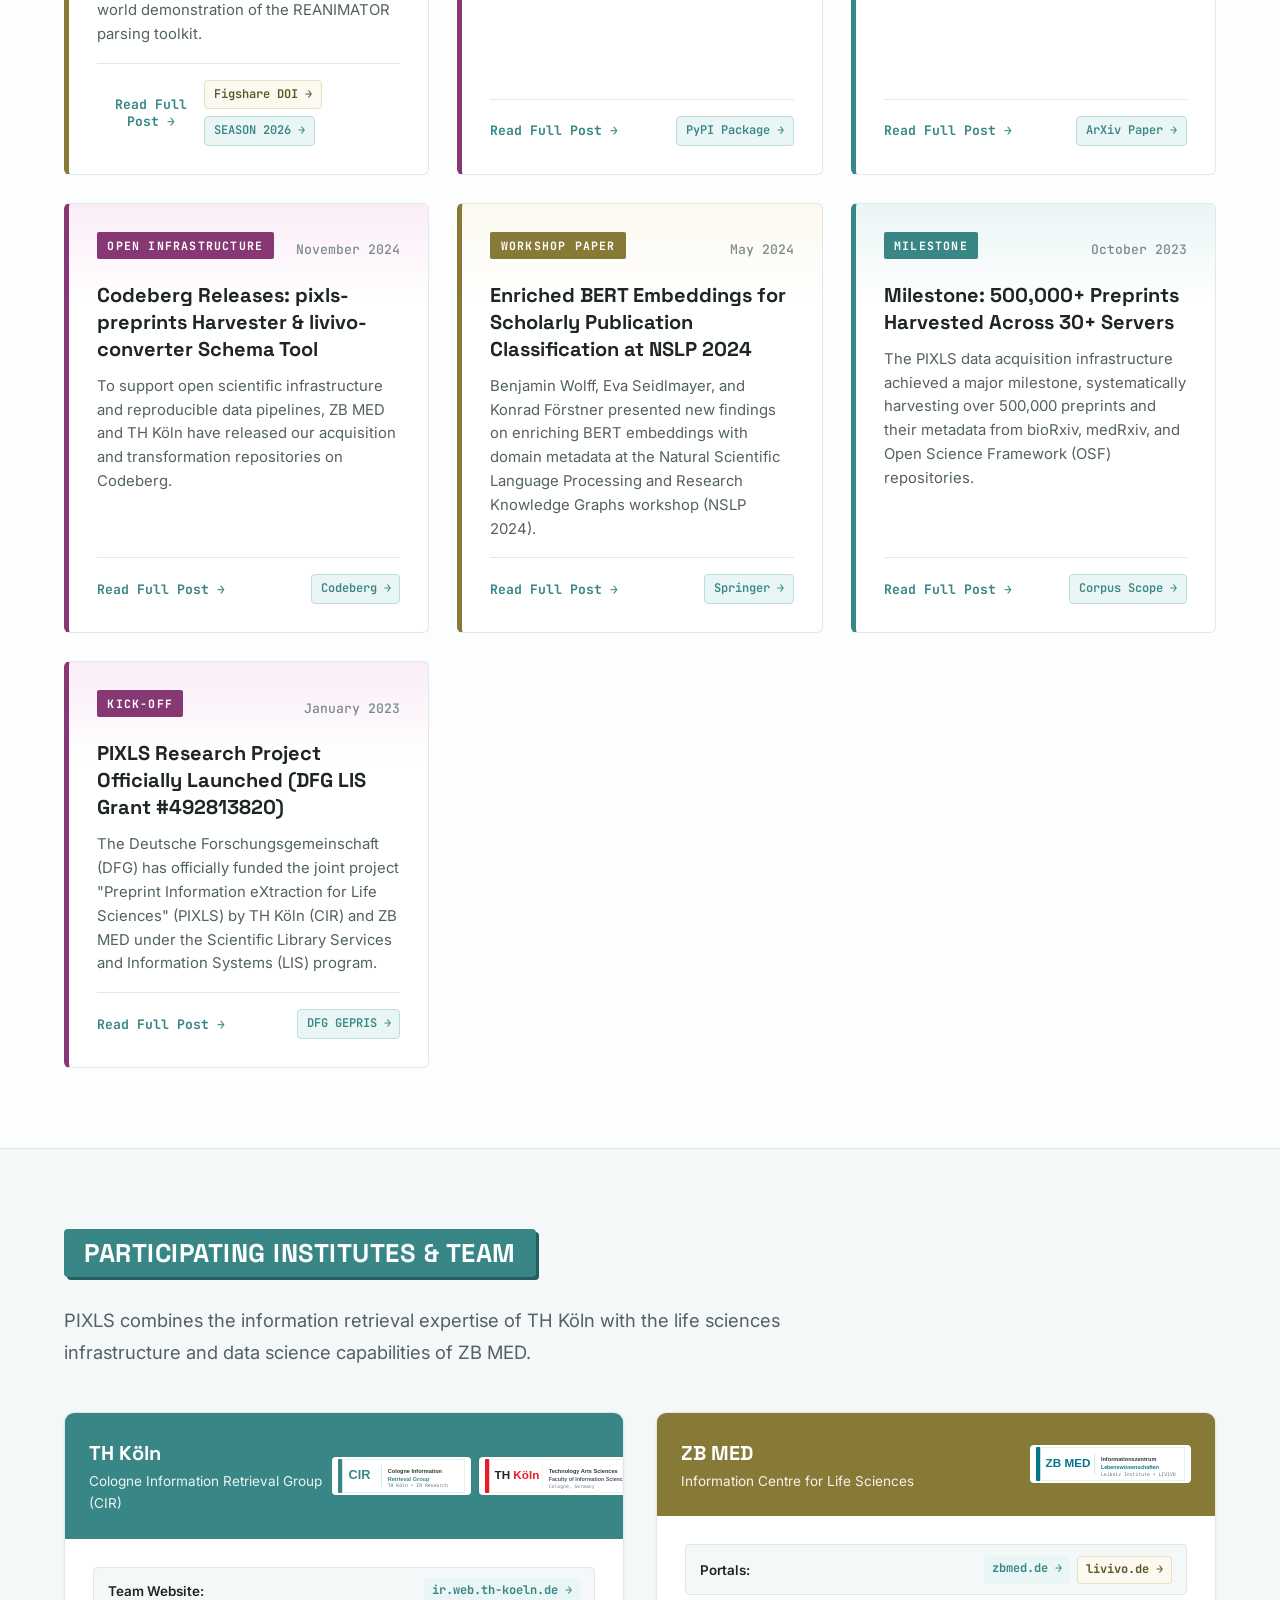
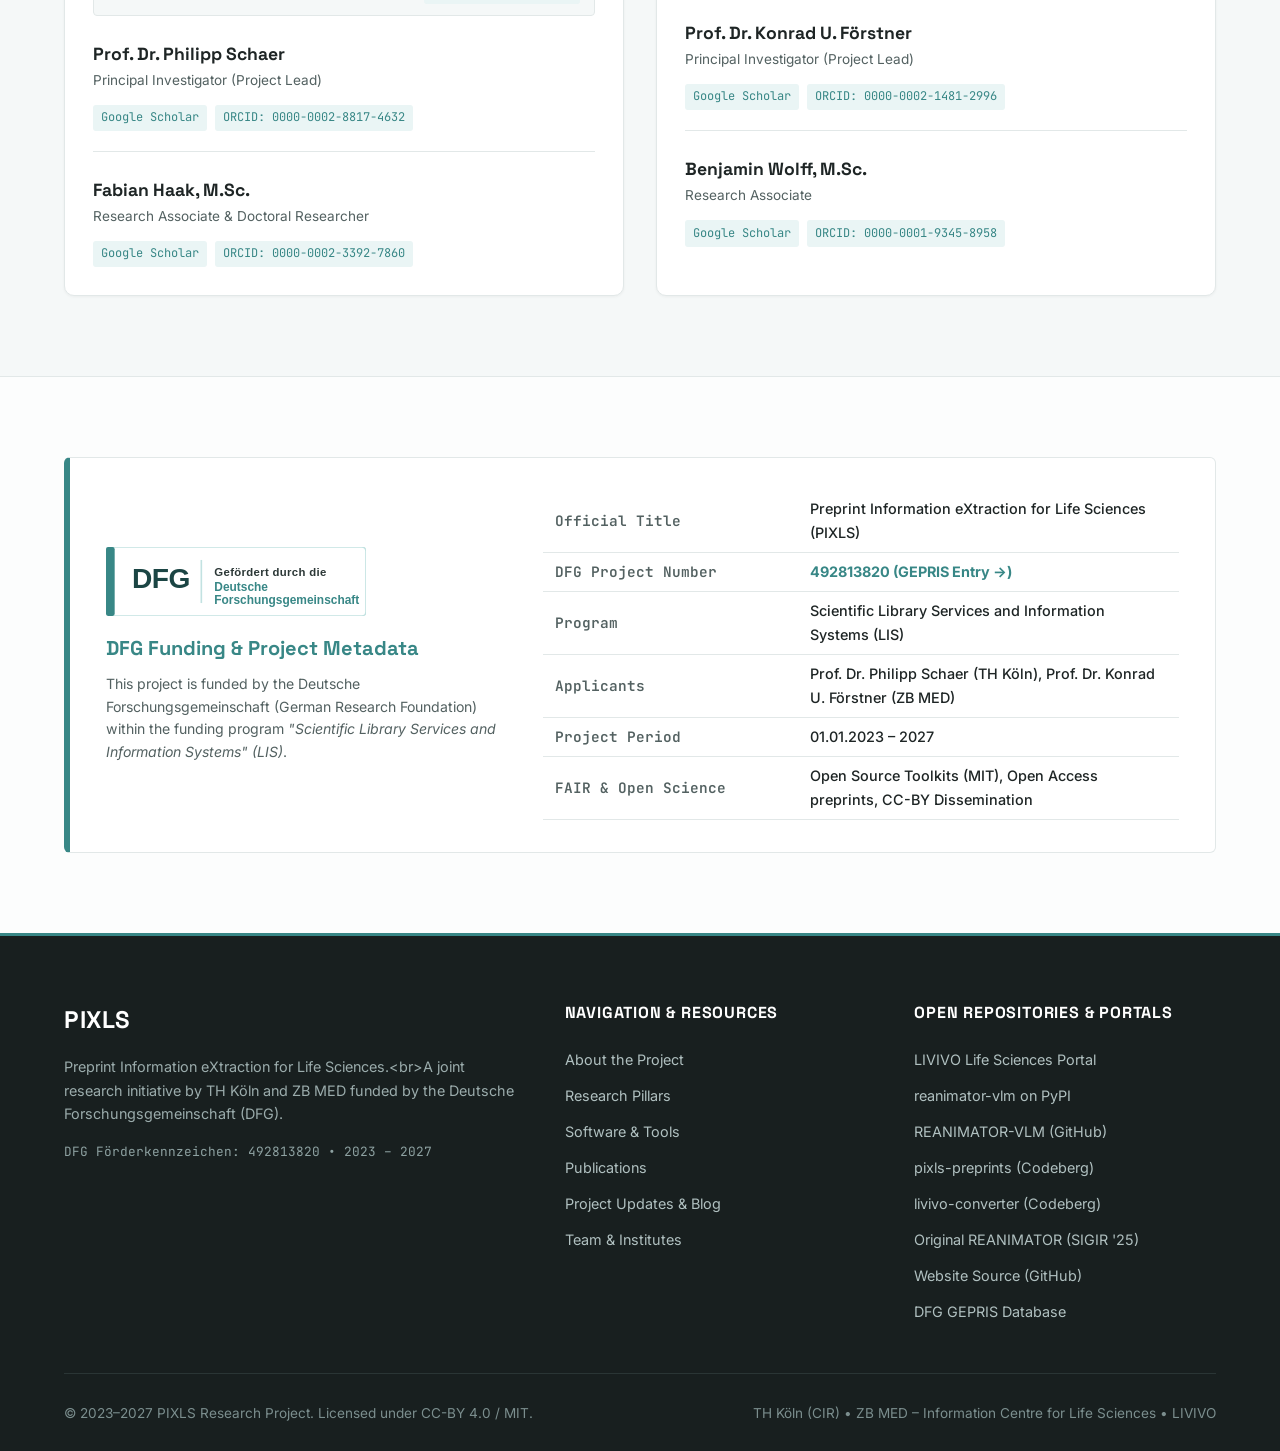
==== commit ee6caf8d: "refactor: Remove workshop section and separate content into Markdown/YAML files with auto-build" ====
--- a/index.html
+++ b/index.html
@@ -6,7 +6,7 @@
   <title>PIXLS | Preprint Information eXtraction for Life Sciences</title>
   <meta name="description" content="PIXLS is a DFG-funded research project by TH Köln and ZB MED bringing multimodal information extraction, vision-language models, and synthetic relevance assessment to life science preprints.">
   <meta name="keywords" content="PIXLS, DFG, Preprint, Information Extraction, Life Sciences, REANIMATOR, VLM, RAG, Multimodal Retrieval, TH Köln, ZB MED">
-  
+
   <!-- Open Graph / Meta -->
   <meta property="og:title" content="PIXLS | Preprint Information eXtraction for Life Sciences">
   <meta property="og:description" content="DFG-funded project developing multimodal document parsing, synthetic relevance assessment, and generative retrieval for 530,000+ preprints.">
@@ -41,7 +41,6 @@
         <li><a href="#tools" class="nav-link">Software &amp; Tools</a></li>
         <li><a href="#publications" class="nav-link">Publications</a></li>
         <li><a href="#blog" class="nav-link">Blog</a></li>
-        <li><a href="#workshop" class="nav-link">ISI 2027 Workshop</a></li>
         <li><a href="#team" class="nav-link">Team &amp; Partners</a></li>
       </ul>
 
@@ -73,7 +72,7 @@
         </h1>
 
         <p class="hero-subtitle">
-          <strong>PIXLS</strong> (<em>Preprint Information eXtraction for Life Sciences</em>) is an interdisciplinary research project by <strong>TH Köln</strong> and <strong>ZB MED</strong>. We bridge the gap between rapidly expanding preprint archives and deep machine readability through large-scale acquisition, Vision-Language Model extraction, synthetic relevance benchmarking, and practical discovery integration with <a href="https://www.livivo.de/" target="_blank" rel="noopener noreferrer" style="color: var(--color-primary); font-weight: 700; text-decoration: underline;">LIVIVO</a>.
+          <strong>PIXLS</strong> (<em>Preprint Information eXtraction for Life Sciences</em>) is an interdisciplinary research project by <strong>TH Köln</strong> and <strong>ZB MED</strong>. We bridge the gap between rapidly expanding preprint archives and deep machine readability through large-scale acquisition, Vision-Language Model extraction, synthetic relevance benchmarking, and practical discovery integration with <a href="https://www.livivo.de/" target="_blank" rel="noopener noreferrer">LIVIVO</a>.
         </p>
 
         <div class="hero-cta">
@@ -94,7 +93,7 @@
           </div>
           <div class="metric-item">
             <span class="metric-num gold">LIVIVO</span>
-            <span class="metric-desc">Discovery integration &amp; practical RAG (<a href="https://www.livivo.de/" target="_blank" rel="noopener noreferrer" style="color: var(--color-gold-dark); font-weight: 600;">livivo.de &rarr;</a>)</span>
+            <span class="metric-desc">Discovery integration &amp; practical RAG (<a href="https://www.livivo.de/" target="_blank" rel="noopener noreferrer">livivo.de →</a>)</span>
           </div>
           <div class="metric-item">
             <span class="metric-num berry">Multimodal</span>
@@ -111,39 +110,31 @@
             <span style="font-family: var(--font-mono); font-size: 0.8rem; color: var(--color-primary); font-weight: 700;">2023 – 2027</span>
           </div>
           <h2 class="hero-box-title">From Unstructured PDFs to Actionable Science</h2>
-          <p>
-            Life science preprints provide vital research insights long before formal peer review. PIXLS liberates critical knowledge buried inside PDF tables, formulas, and diagrams, making it FAIR, structured, and semantically searchable for researchers worldwide.
-          </p>
-        </div>
-
+          <p>Life science preprints provide vital research insights long before formal peer review. PIXLS liberates critical knowledge buried inside PDF tables, formulas, and diagrams, making it FAIR, structured, and semantically searchable for researchers worldwide.</p>
+        </div>
         <div class="hero-box reanimator-box">
           <div class="hero-box-header">
             <span class="monolith-label berry">Toolkit Release</span>
             <span style="font-family: var(--font-mono); font-size: 0.8rem; color: var(--color-berry); font-weight: 700;">v0.1.2 on PyPI</span>
           </div>
           <h2 class="hero-box-title">REANIMATOR-VLM</h2>
-          <p>
-            Our completely rebuilt document parsing toolkit powered by Vision-Language Models (dots.mocr) for multi-modal element extraction and domain-independent synthetic relevance assessment.
-          </p>
+          <p>Our completely rebuilt document parsing toolkit powered by Vision-Language Models (dots.mocr) for multi-modal element extraction and domain-independent synthetic relevance assessment.</p>
           <div style="margin-top: 0.85rem; display: flex; gap: 0.5rem; flex-wrap: wrap;">
             <a href="https://pypi.org/project/reanimator-vlm/" target="_blank" rel="noopener noreferrer" class="pub-link-btn" style="background: white; border-color: var(--color-berry-border); color: var(--color-berry);">
-              View on PyPI &rarr;
+              View on PyPI →
             </a>
             <a href="https://codeberg.org/pixls/pixls-preprints" target="_blank" rel="noopener noreferrer" class="pub-link-btn" style="background: white; border-color: var(--color-berry-border); color: var(--color-berry);">
-              pixls-preprints &rarr;
-            </a>
-          </div>
-        </div>
-
-        <div class="hero-box" style="background: var(--color-gold-light); border-color: var(--color-gold-border); border-left: 5px solid var(--color-gold);">
+              pixls-preprints →
+            </a>
+          </div>
+        </div>
+        <div class="hero-box gold-box" style="background: var(--color-gold-light); border-color: var(--color-gold-border); border-left: 5px solid var(--color-gold);">
           <div class="hero-box-header">
             <span class="monolith-label gold">Search &amp; Discovery</span>
             <span style="font-family: var(--font-mono); font-size: 0.8rem; color: var(--color-gold); font-weight: 700;">ZB MED Portal</span>
           </div>
           <h2 class="hero-box-title">LIVIVO Life Science Search</h2>
-          <p>
-            Seamlessly integrating enriched preprint metadata and exploratory generative retrieval into <a href="https://www.livivo.de/" target="_blank" rel="noopener noreferrer" style="color: var(--color-gold-dark); font-weight: 700;">LIVIVO</a>, Germany's interdisciplinary discovery engine for medicine and life sciences.
-          </p>
+          <p>Seamlessly integrating enriched preprint metadata and exploratory generative retrieval into <a href="https://www.livivo.de/" target="_blank" rel="noopener noreferrer">LIVIVO</a>, Germany's interdisciplinary discovery engine for medicine and life sciences.</p>
         </div>
       </div>
     </div>
@@ -156,22 +147,16 @@
     <div class="container">
       <div class="section-intro">
         <h2 class="monolith-header">The PIXLS Project &amp; Scope</h2>
-        <p class="section-lead">
-          Preprint servers have transformed scientific communication in the life sciences, enabling immediate dissemination of groundbreaking results. However, traditional digital library systems struggle to index the rich multimodality of preprints.
-        </p>
+        <p class="section-lead">Preprint servers have transformed scientific communication in the life sciences, enabling immediate dissemination of groundbreaking results. However, traditional digital library systems struggle to index the rich multimodality of preprints.</p>
       </div>
 
       <div style="display: grid; grid-template-columns: 1fr 1fr; gap: 2.5rem; margin-bottom: 3.5rem;">
-        <div>
+        <div class="about-challenge-col">
           <h3 style="font-family: var(--font-display); font-size: 1.35rem; font-weight: 700; color: var(--color-primary); margin-bottom: 0.75rem;">
             The Challenge: Extracting Multimodal Structures from Scientific Literature
           </h3>
-          <p style="color: var(--color-text-muted); margin-bottom: 1rem; line-height: 1.7;">
-            Scientific literature in biomedicine is inherently multimodal: the most essential experimental data, dosage tables, statistical results, and molecular observations are embedded within tables, figures, and visual layouts. Standard full-text search engines treat PDFs as flat strings of text, completely losing structural context and rendering tables and figures invisible to retrieval algorithms.
-          </p>
-          <p style="color: var(--color-text-muted); line-height: 1.7;">
-            Furthermore, evaluating retrieval systems on new tasks requires costly human relevance judgments. Test collections age quickly, failing to reflect modern user requirements such as complex question-answering and Retrieval-Augmented Generation (RAG).
-          </p>
+          <p>Scientific literature in biomedicine is inherently multimodal: the most essential experimental data, dosage tables, statistical results, and molecular observations are embedded within tables, figures, and visual layouts. Standard full-text search engines treat PDFs as flat strings of text, completely losing structural context and rendering tables and figures invisible to retrieval algorithms.</p>
+<p>Furthermore, evaluating retrieval systems on new tasks requires costly human relevance judgments. Test collections age quickly, failing to reflect modern user requirements such as complex question-answering and Retrieval-Augmented Generation (RAG).</p>
         </div>
 
         <div>
@@ -196,7 +181,7 @@
             </li>
             <li style="display: flex; gap: 0.5rem; align-items: flex-start;">
               <span style="color: var(--color-primary); font-weight: bold;">✓</span>
-              <span><strong>Preprint RAG Demonstrator &amp; LIVIVO:</strong> The ZB MED team has engineered a usable RAG demonstrator connecting preprint intelligence with <a href="https://www.livivo.de/" target="_blank" rel="noopener noreferrer" style="font-weight: 700;">LIVIVO</a>, while the CIR team at TH Köln focused on advancing deep multimodal information extraction.</span>
+              <span><strong>Preprint RAG Demonstrator &amp; LIVIVO:</strong> The ZB MED team has engineered a usable RAG demonstrator connecting preprint intelligence with <strong><a href="https://www.livivo.de/" target="_blank" rel="noopener noreferrer">LIVIVO</a></strong>, while the CIR team at TH Köln focused on advancing deep multimodal information extraction.</span>
             </li>
           </ul>
         </div>
@@ -206,9 +191,7 @@
       <div class="diagram-wrapper">
         <h3 class="monolith-header berry" style="font-size: 1.15rem; margin-bottom: 1.25rem;">Modular Research Architecture</h3>
         <img src="assets/img/pipeline-diagram.svg" alt="PIXLS System Architecture: Acquisition, Multimodal Extraction, Synthetic IR, and Knowledge Integration" style="width: 100%;">
-        <p class="diagram-caption">
-          Figure 1: Modular data flow from multi-source preprint harvesting through VLM parsing and synthetic test collection revitalization to ZB MED Knowledge Environment and <a href="https://www.livivo.de/" target="_blank" rel="noopener noreferrer" style="color: var(--color-primary); font-weight: 600;">LIVIVO</a> integration.
-        </p>
+        <p class="diagram-caption">Figure 1: Modular data flow from multi-source preprint harvesting through VLM parsing and synthetic test collection revitalization to ZB MED Knowledge Environment and <a href="https://www.livivo.de/" target="_blank" rel="noopener noreferrer">LIVIVO</a> integration.</p>
       </div>
     </div>
   </section>
@@ -220,22 +203,17 @@
     <div class="container">
       <div class="section-intro">
         <h2 class="monolith-header gold">Research Pillars</h2>
-        <p class="section-lead">
-          PIXLS structures its innovations across four collaborative pillars uniting the information retrieval expertise of TH Köln with the life sciences infrastructure of ZB MED.
-        </p>
+        <p class="section-lead">PIXLS structures its innovations across four collaborative pillars uniting the information retrieval expertise of TH Köln with the life sciences infrastructure of ZB MED.</p>
       </div>
 
       <div class="pillars-grid">
-        <!-- Pillar 1 -->
         <div class="pillar-card">
           <div class="pillar-card-top teal">
             <span class="pillar-card-title">Data Ingestion</span>
             <span class="pillar-step-code">Since 2023</span>
           </div>
           <div class="pillar-card-body">
-            <p>
-              An asynchronous, fault-tolerant ELT pipeline that continuously harvests preprints and structured metadata from over 30 international repositories using REST APIs with leaky-bucket rate limiting.
-            </p>
+            <p>An asynchronous, fault-tolerant ELT pipeline that continuously harvests preprints and structured metadata from over 30 international repositories using REST APIs with leaky-bucket rate limiting.</p>
             <ul class="pillar-features-list">
               <li>530,000+ preprints (<a href="https://www.biorxiv.org/" target="_blank" rel="noopener noreferrer">bioRxiv</a>, <a href="https://www.medrxiv.org/" target="_blank" rel="noopener noreferrer">medRxiv</a>, <a href="https://osf.io/preprints/" target="_blank" rel="noopener noreferrer">OSF</a>)</li>
               <li>Open harvester: <a href="https://codeberg.org/pixls/pixls-preprints" target="_blank" rel="noopener noreferrer"><code>pixls-preprints</code></a></li>
@@ -244,17 +222,13 @@
             </ul>
           </div>
         </div>
-
-        <!-- Pillar 2 -->
         <div class="pillar-card berry">
           <div class="pillar-card-top berry">
             <span class="pillar-card-title">Multimodal Extraction</span>
             <span class="pillar-step-code">2023 – 2026</span>
           </div>
           <div class="pillar-card-body">
-            <p>
-              Deep multimodal document parsing of scientific PDFs using <a href="https://github.com/DS4SD/docling" target="_blank" rel="noopener noreferrer">Docling</a> and Vision-Language Models (VLMs), extracting structured text, machine-readable tables, figures, captions, and in-text references.
-            </p>
+            <p>Deep multimodal document parsing of scientific PDFs using <a href="https://github.com/DS4SD/docling" target="_blank" rel="noopener noreferrer">Docling</a> and Vision-Language Models (VLMs), extracting structured text, machine-readable tables, figures, captions, and in-text references.</p>
             <ul class="pillar-features-list">
               <li>Powered by <a href="https://pypi.org/project/reanimator-vlm/" target="_blank" rel="noopener noreferrer"><code>reanimator-vlm</code></a> (<a href="https://github.com/irgroup/REANIMATOR-VLM" target="_blank" rel="noopener noreferrer">GitHub</a>)</li>
               <li>In-text reference contextualization</li>
@@ -263,36 +237,28 @@
             </ul>
           </div>
         </div>
-
-        <!-- Pillar 3 -->
         <div class="pillar-card gold">
           <div class="pillar-card-top gold">
             <span class="pillar-card-title">LIVIVO &amp; Knowledge KE</span>
             <span class="pillar-step-code">2024 – 2027</span>
           </div>
           <div class="pillar-card-body">
-            <p>
-              Homogenization and persistent enrichment of preprint metadata in the <a href="https://www.zbmed.de/" target="_blank" rel="noopener noreferrer">ZB MED Knowledge Environment</a> (KE), combined with semantically enriched BERT embeddings for discovery.
-            </p>
+            <p>Homogenization and persistent enrichment of preprint metadata in the <a href="https://www.zbmed.de/" target="_blank" rel="noopener noreferrer">ZB MED Knowledge Environment</a> (KE), combined with semantically enriched BERT embeddings for discovery.</p>
             <ul class="pillar-features-list">
-              <li>Direct integration into <a href="https://www.livivo.de/" target="_blank" rel="noopener noreferrer" style="font-weight: 700;">LIVIVO Portal</a></li>
+              <li>Direct integration into <strong><a href="https://www.livivo.de/" target="_blank" rel="noopener noreferrer">LIVIVO Portal</a></strong></li>
               <li>Schema tool: <a href="https://codeberg.org/pixls/livivo-converter" target="_blank" rel="noopener noreferrer"><code>livivo-converter</code></a></li>
               <li>Enriched embeddings (<a href="https://link.springer.com/chapter/10.1007/978-3-031-65794-8_16" target="_blank" rel="noopener noreferrer">NSLP '24</a>)</li>
               <li>FAIR metadata exposure via REST APIs</li>
             </ul>
           </div>
         </div>
-
-        <!-- Pillar 4 -->
         <div class="pillar-card">
           <div class="pillar-card-top dark-teal">
             <span class="pillar-card-title">Synthetic IR &amp; RAG</span>
             <span class="pillar-step-code">2024 – 2027</span>
           </div>
           <div class="pillar-card-body">
-            <p>
-              Revitalizing test collections using LLMs/VLMs for synthetic relevance judgments, demonstrating the empirical impact of tables on scientific RAG, and engineering usable RAG demonstrators for Preprints and LIVIVO.
-            </p>
+            <p>Revitalizing test collections using LLMs/VLMs for synthetic relevance judgments, demonstrating the empirical impact of tables on scientific RAG, and engineering usable RAG demonstrators for Preprints and LIVIVO.</p>
             <ul class="pillar-features-list">
               <li>ACM SIGIR 2025 accepted framework (<a href="https://arxiv.org/abs/2504.07584" target="_blank" rel="noopener noreferrer">Preprint</a>)</li>
               <li>TREC-COVID+ multimodal benchmark</li>
@@ -312,12 +278,9 @@
     <div class="container">
       <div class="section-intro">
         <h2 class="monolith-header berry">Software &amp; Open Source Tools</h2>
-        <p class="section-lead">
-          PIXLS embraces Open Science. Explore our modular open-source software stack for automated acquisition, VLM document extraction, and digital library integration.
-        </p>
-      </div>
-
-      <!-- Carousel Window -->
+        <p class="section-lead">PIXLS embraces Open Science. Explore our modular open-source software stack for automated acquisition, VLM document extraction, and digital library integration.</p>
+      </div>
+
       <div class="software-carousel-window">
         <!-- Titlebar -->
         <div class="carousel-window-bar">
@@ -349,12 +312,12 @@
             <span class="software-tab-badge">LIVIVO Tool</span>
           </button>
           <button class="software-tab-btn" onclick="switchSoftwareTab(3)">
-            <span>Reanimator (SIGIR '25)</span>
+            <span>Reanimator (SIGIR &#39;25)</span>
             <span class="software-tab-badge">Benchmark</span>
           </button>
         </div>
 
-        <!-- Carousel Slide 1: reanimator-vlm -->
+        <!-- Carousel Slides -->
         <div class="software-carousel-slide active" id="slide-tool-1">
           <div class="software-slide-content">
             <div style="display: flex; align-items: center; gap: 0.6rem; margin-bottom: 0.5rem;">
@@ -380,15 +343,9 @@
             </div>
 
             <div class="software-links">
-              <a href="https://pypi.org/project/reanimator-vlm/" target="_blank" rel="noopener noreferrer" class="btn-solid-monolith berry" style="font-size: 0.85rem; padding: 0.6rem 1.2rem;">
-                PyPI Package
-              </a>
-              <a href="https://github.com/irgroup/REANIMATOR-VLM" target="_blank" rel="noopener noreferrer" class="btn-pill" style="font-size: 0.85rem;">
-                GitHub Repository
-              </a>
-              <a href="https://irgroup.github.io/reanimator-vlm/" target="_blank" rel="noopener noreferrer" class="btn-pill" style="font-size: 0.85rem;">
-                Technical Docs
-              </a>
+                <a href="https://pypi.org/project/reanimator-vlm/" target="_blank" rel="noopener noreferrer" class="btn-solid-monolith berry" style="font-size: 0.85rem; padding: 0.6rem 1.2rem;">PyPI Package</a>
+                <a href="https://github.com/irgroup/REANIMATOR-VLM" target="_blank" rel="noopener noreferrer" class="btn-pill" style="font-size: 0.85rem;">GitHub Repository</a>
+                <a href="https://irgroup.github.io/reanimator-vlm/" target="_blank" rel="noopener noreferrer" class="btn-pill" style="font-size: 0.85rem;">Technical Docs</a>
             </div>
           </div>
 
@@ -406,10 +363,10 @@
 )
 
 <span style="color: #8b949e;"># 1. Load collection of preprint PDFs</span>
-collection = DocumentCollection.from_folder(<span style="color: #a5d6ff;">"./preprints"</span>)
+collection = DocumentCollection.from_folder(<span style="color: #a5d6ff;">&quot;./preprints&quot;</span>)
 
 <span style="color: #8b949e;"># 2. Parse multimodal components with VLM</span>
-parser = MultimodalParser(model=<span style="color: #a5d6ff;">"dots.mocr"</span>)
+parser = MultimodalParser(model=<span style="color: #a5d6ff;">&quot;dots.mocr&quot;</span>)
 parsed_docs = parser.parse(
     collection,
     extract_tables=<span style="color: #79c0ff;">True</span>,
@@ -417,12 +374,12 @@
 )
 
 <span style="color: #8b949e;"># 3. Generate synthetic relevance for RAG</span>
-assessor = SyntheticAssessor(framework=<span style="color: #a5d6ff;">"umbrela"</span>)
+assessor = SyntheticAssessor(framework=<span style="color: #a5d6ff;">&quot;umbrela&quot;</span>)
 judgments = assessor.evaluate_relevance(
-    query=<span style="color: #a5d6ff;">"remdesivir clinical efficacy"</span>,
+    query=<span style="color: #a5d6ff;">&quot;remdesivir clinical efficacy&quot;</span>,
     elements=parsed_docs.get_tables_and_passages()
 )
-print(<span style="color: #a5d6ff;">f"Revitalized </span>{len(judgments)}<span style="color: #a5d6ff;"> labeled pairs."</span>)</pre>
+print(f<span style="color: #a5d6ff;">&quot;Revitalized {len(judgments)} labeled pairs.&quot;</span>)</pre>
               </div>
             </div>
 
@@ -432,12 +389,10 @@
             </div>
           </div>
         </div>
-
-        <!-- Carousel Slide 2: pixls-preprints -->
         <div class="software-carousel-slide" id="slide-tool-2">
           <div class="software-slide-content">
             <div style="display: flex; align-items: center; gap: 0.6rem; margin-bottom: 0.5rem;">
-              <span class="monolith-label teal">Continuous Ingestion</span>
+              <span class="monolith-label">Continuous Ingestion</span>
               <span style="font-family: var(--font-mono); font-size: 0.8rem; color: var(--color-primary-dark); font-weight: 700;">Codeberg • Python</span>
             </div>
             <h3 style="font-family: var(--font-display); font-size: 1.85rem; font-weight: 800; margin: 0.25rem 0 0.85rem; color: var(--color-text-main);">
@@ -459,12 +414,8 @@
             </div>
 
             <div class="software-links">
-              <a href="https://codeberg.org/pixls/pixls-preprints" target="_blank" rel="noopener noreferrer" class="btn-solid-monolith" style="font-size: 0.85rem; padding: 0.6rem 1.2rem;">
-                View on Codeberg
-              </a>
-              <a href="https://www.zbmed.de/" target="_blank" rel="noopener noreferrer" class="btn-pill" style="font-size: 0.85rem;">
-                ZB MED Infrastructure
-              </a>
+                <a href="https://codeberg.org/pixls/pixls-preprints" target="_blank" rel="noopener noreferrer" class="btn-solid-monolith" style="font-size: 0.85rem; padding: 0.6rem 1.2rem;">View on Codeberg</a>
+                <a href="https://www.zbmed.de/" target="_blank" rel="noopener noreferrer" class="btn-pill" style="font-size: 0.85rem;">ZB MED Infrastructure</a>
             </div>
           </div>
 
@@ -497,8 +448,6 @@
             </div>
           </div>
         </div>
-
-        <!-- Carousel Slide 3: livivo-converter -->
         <div class="software-carousel-slide" id="slide-tool-3">
           <div class="software-slide-content">
             <div style="display: flex; align-items: center; gap: 0.6rem; margin-bottom: 0.5rem;">
@@ -524,12 +473,8 @@
             </div>
 
             <div class="software-links">
-              <a href="https://codeberg.org/pixls/livivo-converter" target="_blank" rel="noopener noreferrer" class="btn-solid-monolith gold" style="font-size: 0.85rem; padding: 0.6rem 1.2rem;">
-                View on Codeberg
-              </a>
-              <a href="https://www.livivo.de/" target="_blank" rel="noopener noreferrer" class="btn-pill" style="font-size: 0.85rem;">
-                LIVIVO Search Portal
-              </a>
+                <a href="https://codeberg.org/pixls/livivo-converter" target="_blank" rel="noopener noreferrer" class="btn-solid-monolith gold" style="font-size: 0.85rem; padding: 0.6rem 1.2rem;">View on Codeberg</a>
+                <a href="https://www.livivo.de/" target="_blank" rel="noopener noreferrer" class="btn-pill" style="font-size: 0.85rem;">LIVIVO Search Portal</a>
             </div>
           </div>
 
@@ -562,12 +507,10 @@
             </div>
           </div>
         </div>
-
-        <!-- Carousel Slide 4: Reanimator Core (SIGIR '25) -->
         <div class="software-carousel-slide" id="slide-tool-4">
           <div class="software-slide-content">
             <div style="display: flex; align-items: center; gap: 0.6rem; margin-bottom: 0.5rem;">
-              <span class="monolith-label berry">ACM SIGIR '25</span>
+              <span class="monolith-label berry">ACM SIGIR &#39;25</span>
               <span style="font-family: var(--font-mono); font-size: 0.8rem; color: var(--color-berry-dark); font-weight: 700;">GitHub • Benchmark</span>
             </div>
             <h3 style="font-family: var(--font-display); font-size: 1.85rem; font-weight: 800; margin: 0.25rem 0 0.85rem; color: var(--color-text-main);">
@@ -589,15 +532,9 @@
             </div>
 
             <div class="software-links">
-              <a href="https://github.com/irgroup/Reanimator" target="_blank" rel="noopener noreferrer" class="btn-solid-monolith berry" style="font-size: 0.85rem; padding: 0.6rem 1.2rem;">
-                GitHub Repository
-              </a>
-              <a href="https://arxiv.org/abs/2504.07584" target="_blank" rel="noopener noreferrer" class="btn-pill" style="font-size: 0.85rem;">
-                SIGIR '25 Preprint
-              </a>
-              <a href="https://doi.org/10.1145/3726302.3730342" target="_blank" rel="noopener noreferrer" class="btn-pill" style="font-size: 0.85rem;">
-                ACM Digital Library
-              </a>
+                <a href="https://github.com/irgroup/Reanimator" target="_blank" rel="noopener noreferrer" class="btn-solid-monolith berry" style="font-size: 0.85rem; padding: 0.6rem 1.2rem;">GitHub Repository</a>
+                <a href="https://arxiv.org/abs/2504.07584" target="_blank" rel="noopener noreferrer" class="btn-pill" style="font-size: 0.85rem;">SIGIR &#39;25 Preprint</a>
+                <a href="https://doi.org/10.1145/3726302.3730342" target="_blank" rel="noopener noreferrer" class="btn-pill" style="font-size: 0.85rem;">ACM Digital Library</a>
             </div>
           </div>
 
@@ -608,7 +545,7 @@
                 <button class="copy-btn" onclick="copySnippet('codeSnippet4', this)">Copy Code</button>
               </div>
               <div class="code-body">
-<pre id="codeSnippet4"><span style="color: #8b949e;"># 1. Clone the original SIGIR '25 evaluation repository</span>
+<pre id="codeSnippet4"><span style="color: #8b949e;"># 1. Clone the original SIGIR &#x27;25 evaluation repository</span>
 git clone <span style="color: #a5d6ff;">https://github.com/irgroup/Reanimator.git</span>
 <span style="color: #79c0ff;">cd</span> Reanimator &amp;&amp; pip install -r requirements.txt
 
@@ -650,9 +587,7 @@
     <div class="container">
       <div class="section-intro">
         <h2 class="monolith-header">Publications &amp; Dissemination</h2>
-        <p class="section-lead">
-          Peer-reviewed articles, conference proceedings, and benchmarks directly originating from or closely aligned with the PIXLS project scope, sorted chronologically.
-        </p>
+        <p class="section-lead">Peer-reviewed articles, conference proceedings, and benchmarks directly originating from or closely aligned with the PIXLS project scope, sorted chronologically.</p>
       </div>
 
       <!-- Interactive Topic Filter -->
@@ -664,25 +599,16 @@
       </div>
 
       <div class="publications-list">
-        <!-- 1. SEASON 2026 Poster (March 2026) -->
         <article class="pub-card core-pixls" data-category="retrieval">
           <div class="pub-meta-top">
             <span class="pub-badge" style="background-color: var(--color-gold-light); color: var(--color-gold-text); border: 1px solid var(--color-gold-border);">SEASON 2026 Poster</span>
             <span class="pub-year">March 16–18, 2026 • Cologne, Germany</span>
             <span class="monolith-label gold" style="font-size: 0.7rem; padding: 0.15rem 0.45rem;">REANIMATOR Sample Case</span>
           </div>
-          <h3 class="pub-title">
-            Revealing the Hidden Success Factors of Scientific Papers: Structural, Linguistic, and Multimodal Dynamics
-          </h3>
-          <p class="pub-authors">
-            Fabian Haak and Philipp Schaer
-          </p>
-          <p class="pub-venue">
-            Poster presented at the Conference on Search Engines and Society (SEASON 2026), Cologne, Germany. DOI: <a href="https://doi.org/10.6084/m9.figshare.34912698" target="_blank" rel="noopener noreferrer" style="color: var(--color-primary); font-weight: 600;">10.6084/m9.figshare.34912698</a>
-          </p>
-          <div class="pub-summary">
-            Large-scale empirical meta-science study parsing 7,676 bioRxiv preprints with REANIMATOR to identify multimodal, structural, and linguistic drivers of peer-reviewed publication conversion and venue prestige. Detailed findings are discussed in our <a href="#blog-post-1" style="color: var(--color-primary); font-weight: 600;">Project Blog</a>.
-          </div>
+          <h3 class="pub-title">Revealing the Hidden Success Factors of Scientific Papers: Structural, Linguistic, and Multimodal Dynamics</h3>
+          <p class="pub-authors">Fabian Haak and Philipp Schaer</p>
+          <p class="pub-venue">Poster presented at the Conference on Search Engines and Society (SEASON 2026), Cologne, Germany. DOI: <a href="https://doi.org/10.6084/m9.figshare.34912698" target="_blank" rel="noopener noreferrer">10.6084/m9.figshare.34912698</a></p>
+          <div class="pub-summary">Large-scale empirical meta-science study parsing 7,676 bioRxiv preprints with REANIMATOR to identify multimodal, structural, and linguistic drivers of peer-reviewed publication conversion and venue prestige. Detailed findings are discussed in our <a href="#blog-post-1">Project Blog</a>.</div>
           <div class="pub-actions">
             <a href="https://doi.org/10.6084/m9.figshare.34912698" target="_blank" rel="noopener noreferrer" class="pub-link-btn gold">
               <span>Figshare Poster (DOI)</span>
@@ -706,26 +632,16 @@
   url          = {https://doi.org/10.6084/m9.figshare.34912698}
 }</div>
         </article>
-
-        <!-- 2. ACM SIGIR 2025 Paper (July 2025) -->
         <article class="pub-card core-pixls" data-category="retrieval">
           <div class="pub-meta-top">
             <span class="pub-badge sigir">ACM SIGIR 2025</span>
             <span class="pub-year">July 13–18, 2025 • Padua, Italy</span>
             <span class="monolith-label berry" style="font-size: 0.7rem; padding: 0.15rem 0.45rem;">Core PIXLS Framework</span>
           </div>
-          <h3 class="pub-title">
-            REANIMATOR: Reanimate Retrieval Test Collections with Extracted and Synthetic Resources
-          </h3>
-          <p class="pub-authors">
-            Björn Engelmann, Fabian Haak, Philipp Schaer, Mani Erfanian Abdoust, Linus Netze, and Meik Bittkowski
-          </p>
-          <p class="pub-venue">
-            In Proceedings of the 48th International ACM SIGIR Conference on Research and Development in Information Retrieval (SIGIR '25). ACM, New York, NY, USA, 11 pages. DOI: 10.1145/3726302.3730342
-          </p>
-          <div class="pub-summary">
-            Introduces the REANIMATOR framework for automated multimodal extraction (tables, in-text citation links) and synthetic LLM relevance assessment (UMBRELA), establishing the revitalized TREC-COVID+ benchmark for multimodal RAG.
-          </div>
+          <h3 class="pub-title">REANIMATOR: Reanimate Retrieval Test Collections with Extracted and Synthetic Resources</h3>
+          <p class="pub-authors">Björn Engelmann, Fabian Haak, Philipp Schaer, Mani Erfanian Abdoust, Linus Netze, and Meik Bittkowski</p>
+          <p class="pub-venue">In Proceedings of the 48th International ACM SIGIR Conference on Research and Development in Information Retrieval (SIGIR '25). ACM, New York, NY, USA, 11 pages. DOI: 10.1145/3726302.3730342</p>
+          <div class="pub-summary">Introduces the REANIMATOR framework for automated multimodal extraction (tables, in-text citation links) and synthetic LLM relevance assessment (UMBRELA), establishing the revitalized TREC-COVID+ benchmark for multimodal RAG.</div>
           <div class="pub-actions">
             <a href="https://arxiv.org/abs/2504.07584" target="_blank" rel="noopener noreferrer" class="pub-link-btn">
               <span>ArXiv Preprint</span>
@@ -741,33 +657,23 @@
             </button>
           </div>
           <div id="bib-sigir25" class="bibtex-box">@inproceedings{engelmann2025reanimator,
-  author    = {Engelmann, Bj{\"o}rn and Haak, Fabian and Schaer, Philipp and Abdoust, Mani Erfanian and Netze, Linus and Bittkowski, Meik},
+  author    = {Engelmann, Bj{\&#34;o}rn and Haak, Fabian and Schaer, Philipp and Abdoust, Mani Erfanian and Netze, Linus and Bittkowski, Meik},
   title     = {REANIMATOR: Reanimate Retrieval Test Collections with Extracted and Synthetic Resources},
-  booktitle = {Proceedings of the 48th International ACM SIGIR Conference on Research and Development in Information Retrieval (SIGIR '25)},
+  booktitle = {Proceedings of the 48th International ACM SIGIR Conference on Research and Development in Information Retrieval (SIGIR &#39;25)},
   year      = {2025},
   doi       = {10.1145/3726302.3730342},
   url       = {https://arxiv.org/abs/2504.07584}
 }</div>
         </article>
-
-        <!-- 3. TREC 2024 Proceedings (November 2024) -->
         <article class="pub-card related" data-category="retrieval">
           <div class="pub-meta-top">
             <span class="pub-badge trec">TREC 2024 Proceedings</span>
             <span class="pub-year">November 2024 • NIST, Gaithersburg, MD, USA</span>
           </div>
-          <h3 class="pub-title">
-            CIR at TREC 2024 RAG: Task 2 – Augmented Generation with Diversified Segments and Knowledge Adaption
-          </h3>
-          <p class="pub-authors">
-            Jan Keller, Björn Engelmann, Fabian Haak, Philipp Schaer, Hermann Kroll, and Christoph K. Kreutz
-          </p>
-          <p class="pub-venue">
-            In The Thirty-Third Text REtrieval Conference Proceedings (TREC 2024), National Institute of Standards and Technology (NIST SP 1329).
-          </p>
-          <div class="pub-summary">
-            Explores diversified passage segmentation, knowledge adaptation strategies, and retrieval-augmented generation architectures evaluated across the NIST TREC 2024 RAG track.
-          </div>
+          <h3 class="pub-title">CIR at TREC 2024 RAG: Task 2 – Augmented Generation with Diversified Segments and Knowledge Adaption</h3>
+          <p class="pub-authors">Jan Keller, Björn Engelmann, Fabian Haak, Philipp Schaer, Hermann Kroll, and Christoph K. Kreutz</p>
+          <p class="pub-venue">In The Thirty-Third Text REtrieval Conference Proceedings (TREC 2024), National Institute of Standards and Technology (NIST SP 1329).</p>
+          <div class="pub-summary">Explores diversified passage segmentation, knowledge adaptation strategies, and retrieval-augmented generation architectures evaluated across the NIST TREC 2024 RAG track.</div>
           <div class="pub-actions">
             <a href="https://trec.nist.gov/pubs/trec33/papers/CIR.rag.pdf" target="_blank" rel="noopener noreferrer" class="pub-link-btn">
               <span>NIST Proceedings PDF</span>
@@ -777,7 +683,7 @@
             </button>
           </div>
           <div id="bib-trec24" class="bibtex-box">@inproceedings{keller2024cir,
-  author    = {Keller, Jan and Engelmann, Bj{\"o}rn and Haak, Fabian and Schaer, Philipp and Kroll, Hermann and Kreutz, Christoph K.},
+  author    = {Keller, Jan and Engelmann, Bj{\&#34;o}rn and Haak, Fabian and Schaer, Philipp and Kroll, Hermann and Kreutz, Christoph K.},
   title     = {CIR at TREC 2024 RAG: Task 2 - Augmented Generation with Diversified Segments and Knowledge Adaption},
   booktitle = {The Thirty-Third Text REtrieval Conference Proceedings (TREC 2024)},
   series    = {NIST Special Publication 1329},
@@ -785,25 +691,15 @@
   url       = {https://trec.nist.gov/pubs/trec33/papers/CIR.rag.pdf}
 }</div>
         </article>
-
-        <!-- 4. EMNLP 2024 Findings (November 2024) -->
         <article class="pub-card related" data-category="simplicity">
           <div class="pub-meta-top">
             <span class="pub-badge" style="background-color: #edf2f7; color: #2d3748; border: 1px solid #cbd5e0;">EMNLP 2024 Findings</span>
             <span class="pub-year">November 2024 • Miami, Florida, USA</span>
           </div>
-          <h3 class="pub-title">
-            ARTS: Assessing Readability &amp; Text Simplicity
-          </h3>
-          <p class="pub-authors">
-            Björn Engelmann, Christoph K. Kreutz, Fabian Haak, and Philipp Schaer
-          </p>
-          <p class="pub-venue">
-            In Findings of the Association for Computational Linguistics: EMNLP 2024, pages 14925–14942, Miami, Florida, USA: Association for Computational Linguistics. DOI: 10.18653/v1/2024.findings-emnlp.877
-          </p>
-          <div class="pub-summary">
-            A comprehensive multi-metric evaluation framework and benchmark dataset for assessing automated text readability, syntactic simplicity, and lexical accessibility in scholarly communication.
-          </div>
+          <h3 class="pub-title">ARTS: Assessing Readability &amp; Text Simplicity</h3>
+          <p class="pub-authors">Björn Engelmann, Christoph K. Kreutz, Fabian Haak, and Philipp Schaer</p>
+          <p class="pub-venue">In Findings of the Association for Computational Linguistics: EMNLP 2024, pages 14925–14942, Miami, Florida, USA: Association for Computational Linguistics. DOI: 10.18653/v1/2024.findings-emnlp.877</p>
+          <div class="pub-summary">A comprehensive multi-metric evaluation framework and benchmark dataset for assessing automated text readability, syntactic simplicity, and lexical accessibility in scholarly communication.</div>
           <div class="pub-actions">
             <a href="https://doi.org/10.18653/v1/2024.findings-emnlp.877" target="_blank" rel="noopener noreferrer" class="pub-link-btn">
               <span>ACL Anthology</span>
@@ -813,33 +709,23 @@
             </button>
           </div>
           <div id="bib-arts24" class="bibtex-box">@inproceedings{engelmann2024arts,
-  author    = {Engelmann, Bj{\"o}rn and Kreutz, Christoph K. and Haak, Fabian and Schaer, Philipp},
-  title     = {ARTS: Assessing Readability \& Text Simplicity},
+  author    = {Engelmann, Bj{\&#34;o}rn and Kreutz, Christoph K. and Haak, Fabian and Schaer, Philipp},
+  title     = {ARTS: Assessing Readability \&amp; Text Simplicity},
   booktitle = {Findings of the Association for Computational Linguistics: EMNLP 2024},
   pages     = {14925--14942},
   year      = {2024},
   doi       = {10.18653/v1/2024.findings-emnlp.877}
 }</div>
         </article>
-
-        <!-- 5. ACL 2024 Findings (August 2024) -->
         <article class="pub-card related" data-category="simplicity">
           <div class="pub-meta-top">
             <span class="pub-badge" style="background-color: #edf2f7; color: #2d3748; border: 1px solid #cbd5e0;">ACL 2024 Findings</span>
             <span class="pub-year">August 2024 • Bangkok, Thailand</span>
           </div>
-          <h3 class="pub-title">
-            BATS: BenchmArking Text Simplicity 🦇
-          </h3>
-          <p class="pub-authors">
-            Christoph K. Kreutz, Fabian Haak, Björn Engelmann, and Philipp Schaer
-          </p>
-          <p class="pub-venue">
-            In Findings of the Association for Computational Linguistics: ACL 2024, pages 11968–11989, Bangkok, Thailand: Association for Computational Linguistics. DOI: 10.18653/v1/2024.findings-acl.712
-          </p>
-          <div class="pub-summary">
-            A standardized benchmarking suite for evaluating automated text simplification systems, analyzing syntactic-lexical transformations and preservation of scientific meaning.
-          </div>
+          <h3 class="pub-title">BATS: BenchmArking Text Simplicity 🦇</h3>
+          <p class="pub-authors">Christoph K. Kreutz, Fabian Haak, Björn Engelmann, and Philipp Schaer</p>
+          <p class="pub-venue">In Findings of the Association for Computational Linguistics: ACL 2024, pages 11968–11989, Bangkok, Thailand: Association for Computational Linguistics. DOI: 10.18653/v1/2024.findings-acl.712</p>
+          <div class="pub-summary">A standardized benchmarking suite for evaluating automated text simplification systems, analyzing syntactic-lexical transformations and preservation of scientific meaning.</div>
           <div class="pub-actions">
             <a href="https://doi.org/10.18653/v1/2024.findings-acl.712" target="_blank" rel="noopener noreferrer" class="pub-link-btn">
               <span>ACL Anthology</span>
@@ -849,7 +735,7 @@
             </button>
           </div>
           <div id="bib-bats24" class="bibtex-box">@inproceedings{kreutz2024bats,
-  author    = {Kreutz, Christoph K. and Haak, Fabian and Engelmann, Bj{\"o}rn and Schaer, Philipp},
+  author    = {Kreutz, Christoph K. and Haak, Fabian and Engelmann, Bj{\&#34;o}rn and Schaer, Philipp},
   title     = {BATS: BenchmArking Text Simplicity},
   booktitle = {Findings of the Association for Computational Linguistics: ACL 2024},
   pages     = {11968--11989},
@@ -857,26 +743,16 @@
   doi       = {10.18653/v1/2024.findings-acl.712}
 }</div>
         </article>
-
-        <!-- 6. NSLP 2024 / Springer (2024) -->
         <article class="pub-card related" data-category="kg">
           <div class="pub-meta-top">
             <span class="pub-badge nslp">NSLP 2024 / Springer</span>
             <span class="pub-year">2024 • Cham, Switzerland</span>
             <span class="monolith-label gold" style="font-size: 0.7rem; padding: 0.15rem 0.45rem;">ZB MED KE</span>
           </div>
-          <h3 class="pub-title">
-            Enriched BERT Embeddings for Scholarly Publication Classification
-          </h3>
-          <p class="pub-authors">
-            Benjamin Wolff, Eva Seidlmayer, and Konrad U. Förstner
-          </p>
-          <p class="pub-venue">
-            In International Workshop on Natural Scientific Language Processing and Research Knowledge Graphs (NSLP 2024), Communications in Computer and Information Science, Springer Nature Switzerland, pages 234–243. DOI: 10.1007/978-3-031-65794-8_16
-          </p>
-          <div class="pub-summary">
-            Investigates the incorporation of domain knowledge graph metadata into BERT embeddings to enhance automated publication classification in the ZB MED Knowledge Environment.
-          </div>
+          <h3 class="pub-title">Enriched BERT Embeddings for Scholarly Publication Classification</h3>
+          <p class="pub-authors">Benjamin Wolff, Eva Seidlmayer, and Konrad U. Förstner</p>
+          <p class="pub-venue">In International Workshop on Natural Scientific Language Processing and Research Knowledge Graphs (NSLP 2024), Communications in Computer and Information Science, Springer Nature Switzerland, pages 234–243. DOI: 10.1007/978-3-031-65794-8_16</p>
+          <div class="pub-summary">Investigates the incorporation of domain knowledge graph metadata into BERT embeddings to enhance automated publication classification in the ZB MED Knowledge Environment.</div>
           <div class="pub-actions">
             <a href="https://link.springer.com/chapter/10.1007/978-3-031-65794-8_16" target="_blank" rel="noopener noreferrer" class="pub-link-btn">
               <span>Springer Link</span>
@@ -886,7 +762,7 @@
             </button>
           </div>
           <div id="bib-wolff2024" class="bibtex-box">@inproceedings{wolff2024enriched,
-  author    = {Wolff, Benjamin and Seidlmayer, Eva and F{\"o}rstner, Konrad U.},
+  author    = {Wolff, Benjamin and Seidlmayer, Eva and F{\&#34;o}rstner, Konrad U.},
   title     = {Enriched BERT Embeddings for Scholarly Publication Classification},
   booktitle = {Natural Scientific Language Processing and Research Knowledge Graphs (NSLP 2024)},
   pages     = {234--243},
@@ -895,25 +771,15 @@
   doi       = {10.1007/978-3-031-65794-8_16}
 }</div>
         </article>
-
-        <!-- 7. Text Simplification Preprint (July 2023) -->
         <article class="pub-card related" data-category="simplicity">
           <div class="pub-meta-top">
             <span class="pub-badge pre">Preprint</span>
             <span class="pub-year">July 2023 • ArXiv</span>
           </div>
-          <h3 class="pub-title">
-            Text Simplification of Scientific Texts for Non-Expert Readers
-          </h3>
-          <p class="pub-authors">
-            Björn Engelmann, Fabian Haak, Christoph K. Kreutz, Nastaran Nikzad Khasmakhi, and Philipp Schaer
-          </p>
-          <p class="pub-venue">
-            Preprint available on arXiv:2307.03569 [cs.CL].
-          </p>
-          <div class="pub-summary">
-            Investigates methods to adapt dense scientific prose into accessible, non-expert representations while preserving core factual findings and empirical validity.
-          </div>
+          <h3 class="pub-title">Text Simplification of Scientific Texts for Non-Expert Readers</h3>
+          <p class="pub-authors">Björn Engelmann, Fabian Haak, Christoph K. Kreutz, Nastaran Nikzad Khasmakhi, and Philipp Schaer</p>
+          <p class="pub-venue">Preprint available on arXiv:2307.03569 [cs.CL].</p>
+          <div class="pub-summary">Investigates methods to adapt dense scientific prose into accessible, non-expert representations while preserving core factual findings and empirical validity.</div>
           <div class="pub-actions">
             <a href="https://arxiv.org/abs/2307.03569" target="_blank" rel="noopener noreferrer" class="pub-link-btn">
               <span>ArXiv Preprint</span>
@@ -923,7 +789,7 @@
             </button>
           </div>
           <div id="bib-simpl23" class="bibtex-box">@article{engelmann2023text,
-  author    = {Engelmann, Bj{\"o}rn and Haak, Fabian and Kreutz, Christoph K. and Khasmakhi, Nastaran Nikzad and Schaer, Philipp},
+  author    = {Engelmann, Bj{\&#34;o}rn and Haak, Fabian and Kreutz, Christoph K. and Khasmakhi, Nastaran Nikzad and Schaer, Philipp},
   title     = {Text Simplification of Scientific Texts for Non-Expert Readers},
   journal   = {arXiv preprint arXiv:2307.03569},
   year      = {2023},
@@ -947,329 +813,158 @@
       </div>
 
       <div class="blog-grid">
-        <!-- Post 1: March 2026 -->
         <article class="blog-card poster-card">
           <div class="blog-meta">
             <span class="monolith-label gold" style="font-size: 0.72rem;">Empirical Sample Case</span>
             <span class="blog-date">March 2026</span>
           </div>
-          <h3 class="blog-title">
-            Poster at SEASON 2026: Revealing Hidden Success Factors of Scientific Papers with REANIMATOR
-          </h3>
-          <p class="blog-excerpt">
-            At Search Engines and Society (SEASON 2026) in Cologne, Fabian Haak and Philipp Schaer present an empirical study investigating structural, linguistic, and multimodal determinants of scholarly paper success—serving as a direct real-world demonstration of the REANIMATOR parsing toolkit.
-          </p>
+          <h3 class="blog-title">Poster at SEASON 2026: Revealing Hidden Success Factors of Scientific Papers with REANIMATOR</h3>
+          <p class="blog-excerpt">At Search Engines and Society (SEASON 2026) in Cologne, Fabian Haak and Philipp Schaer present an empirical study investigating structural, linguistic, and multimodal determinants of scholarly paper success—serving as a direct real-world demonstration of the REANIMATOR parsing toolkit.</p>
           <div id="blog-post-1" class="blog-full-content">
-            <p>
-              By leveraging REANIMATOR's automated document extraction pipeline, the study parsed thousands of scientific full-text PDFs to extract tables, figures, captions, and contextually linked in-text references alongside textual linguistic metrics.
-            </p>
-            <p><strong>Core Empirical Takeaways:</strong></p>
-            <ul>
-              <li><strong>Prioritize Visuals:</strong> Papers that feature figures and describe them thoroughly in both the caption and running text achieve higher visibility. Crucially, placing an early visual on page 1 or 2 correlates strongly with citation success.</li>
-              <li><strong>Author Voice:</strong> Using an active first-person voice ("we") outperforms passive constructions. While complex domain language is well tolerated, authors should avoid empty intensifiers and synonyms.</li>
-              <li><strong>Focus on Results:</strong> Overly lengthy, dense methodology sections often deter engagement; focusing on clear empirical outcomes yields higher scholarly traction.</li>
-              <li><strong>Insignificant Elements:</strong> Factors such as Latinate nominalizations, table caption length, abstract sentence length, and punctuation marks (exclamations, parentheses) showed negligible statistical significance.</li>
-            </ul>
-            <p>
-              This work showcases how PIXLS multimodal parsing turns raw PDF archives into structured analytical corpora for meta-research and information retrieval. The full poster is openly published on Figshare at DOI: <a href="https://doi.org/10.6084/m9.figshare.34912698" target="_blank" rel="noopener noreferrer">10.6084/m9.figshare.34912698</a>.
-            </p>
+            <p>By leveraging REANIMATOR's automated document extraction pipeline, the study parsed thousands of scientific full-text PDFs to extract tables, figures, captions, and contextually linked in-text references alongside textual linguistic metrics.</p>
+<p><strong>Core Empirical Takeaways:</strong></p>
+<ul>
+<li><strong>Prioritize Visuals:</strong> Papers that feature figures and describe them thoroughly in both the caption and running text achieve higher visibility. Crucially, placing an early visual on page 1 or 2 correlates strongly with citation success.</li>
+<li><strong>Author Voice:</strong> Using an active first-person voice ("we") outperforms passive constructions. While complex domain language is well tolerated, authors should avoid empty intensifiers and synonyms.</li>
+<li><strong>Focus on Results:</strong> Overly lengthy, dense methodology sections often deter engagement; focusing on clear empirical outcomes yields higher scholarly traction.</li>
+<li><strong>Insignificant Elements:</strong> Factors such as Latinate nominalizations, table caption length, abstract sentence length, and punctuation marks (exclamations, parentheses) showed negligible statistical significance.</li>
+</ul>
+<p>This work showcases how PIXLS multimodal parsing turns raw PDF archives into structured analytical corpora for meta-research and information retrieval. The full poster is openly published on Figshare at DOI: <a href="https://doi.org/10.6084/m9.figshare.34912698" target="_blank" rel="noopener noreferrer">10.6084/m9.figshare.34912698</a>.</p>
           </div>
           <div class="blog-actions">
             <button class="btn-read-more" onclick="toggleBlog('blog-post-1', this)">Read Full Post &rarr;</button>
             <div style="display: flex; gap: 0.4rem; flex-wrap: wrap;">
               <a href="https://doi.org/10.6084/m9.figshare.34912698" target="_blank" rel="noopener noreferrer" class="pub-link-btn gold" style="font-size: 0.75rem;">
-                <span>Figshare DOI &rarr;</span>
+                <span>Figshare DOI →</span>
               </a>
               <a href="https://searchenginesandsociety.net/season-2026/programme/" target="_blank" rel="noopener noreferrer" class="pub-link-btn" style="font-size: 0.75rem;">
-                <span>SEASON 2026 &rarr;</span>
+                <span>SEASON 2026 →</span>
               </a>
             </div>
           </div>
         </article>
-
-        <!-- Post 2: January 2026 -->
         <article class="blog-card tool-card">
           <div class="blog-meta">
             <span class="monolith-label berry" style="font-size: 0.72rem;">Software Release</span>
             <span class="blog-date">January 2026</span>
           </div>
-          <h3 class="blog-title">
-            Introducing REANIMATOR-VLM: Rebuilding Document Extraction with Vision-Language Models
-          </h3>
-          <p class="blog-excerpt">
-            We announced the release of <code>reanimator-vlm</code> (v0.1.2) on PyPI. This clean rebuild transitions the REANIMATOR extraction core from traditional OCR heuristics to state-of-the-art Vision-Language Models (dots.mocr) and Docling.
-          </p>
+          <h3 class="blog-title">Introducing REANIMATOR-VLM: Rebuilding Document Extraction with Vision-Language Models</h3>
+          <p class="blog-excerpt">We announced the release of <code>reanimator-vlm</code> (v0.1.2) on PyPI. This clean rebuild transitions the REANIMATOR extraction core from traditional OCR heuristics to state-of-the-art Vision-Language Models (dots.mocr) and Docling.</p>
           <div id="blog-post-2" class="blog-full-content">
-            <p>
-              Extracting information from scientific PDFs has historically been hindered by brittle layout parsers and closed LLM dependencies. <code>reanimator-vlm</code> solves this by providing:
-            </p>
-            <ul>
-              <li><strong>VLM Layout &amp; Table Recognition:</strong> High-accuracy parsing of complex biomedical tables, sub-tables, formulas, and visual elements.</li>
-              <li><strong>In-Text Contextualization:</strong> Automatic linking of table and figure mentions in the narrative text to their corresponding visual containers.</li>
-              <li><strong>Synthetic Relevance Engine:</strong> Domain-independent relevance assessment based on the UMBRELA framework for evaluating RAG and retrieval benchmarks.</li>
-            </ul>
-            <p>
-              Install today via <code>pip install reanimator-vlm</code> or inspect the open-source code on GitHub.
-            </p>
+            <p>Extracting information from scientific PDFs has historically been hindered by brittle layout parsers and closed LLM dependencies. <code>reanimator-vlm</code> solves this by providing:</p>
+<ul>
+<li><strong>VLM Layout &amp; Table Recognition:</strong> High-accuracy parsing of complex biomedical tables, sub-tables, formulas, and visual elements.</li>
+<li><strong>In-Text Contextualization:</strong> Automatic linking of table and figure mentions in the narrative text to their corresponding visual containers.</li>
+<li><strong>Synthetic Relevance Engine:</strong> Domain-independent relevance assessment based on the UMBRELA framework for evaluating RAG and retrieval benchmarks.</li>
+</ul>
+<p>Install today via <code>pip install reanimator-vlm</code> or inspect the open-source code on GitHub.</p>
           </div>
           <div class="blog-actions">
             <button class="btn-read-more" onclick="toggleBlog('blog-post-2', this)">Read Full Post &rarr;</button>
-            <a href="https://pypi.org/project/reanimator-vlm/" target="_blank" rel="noopener noreferrer" class="pub-link-btn" style="font-size: 0.75rem;">
-              <span>PyPI Package &rarr;</span>
-            </a>
-          </div>
-        </article>
-
-        <!-- Post 3: July 2025 -->
+            <div style="display: flex; gap: 0.4rem; flex-wrap: wrap;">
+              <a href="https://pypi.org/project/reanimator-vlm/" target="_blank" rel="noopener noreferrer" class="pub-link-btn" style="font-size: 0.75rem;">
+                <span>PyPI Package →</span>
+              </a>
+            </div>
+          </div>
+        </article>
         <article class="blog-card featured">
           <div class="blog-meta">
             <span class="monolith-label" style="font-size: 0.72rem;">Publication Accepted</span>
             <span class="blog-date">July 2025</span>
           </div>
-          <h3 class="blog-title">
-            REANIMATOR Accepted at ACM SIGIR 2025 in Padua, Italy
-          </h3>
-          <p class="blog-excerpt">
-            Our research paper "REANIMATOR: Reanimate Retrieval Test Collections with Extracted and Synthetic Resources" has been accepted for presentation at the 48th International ACM SIGIR Conference on Research and Development in Information Retrieval.
-          </p>
+          <h3 class="blog-title">REANIMATOR Accepted at ACM SIGIR 2025 in Padua, Italy</h3>
+          <p class="blog-excerpt">Our research paper "REANIMATOR: Reanimate Retrieval Test Collections with Extracted and Synthetic Resources" has been accepted for presentation at the 48th International ACM SIGIR Conference on Research and Development in Information Retrieval.</p>
           <div id="blog-post-3" class="blog-full-content">
-            <p>
-              Retrieval test collections are fundamental for IR progress but are notoriously expensive to construct and difficult to generalize. In this paper, we demonstrate how REANIMATOR revives the established TREC-COVID collection into <strong>TREC-COVID+</strong>.
-            </p>
-            <p>
-              By extracting machine-readable tables and contextual full-text snippets, and using LLMs to generate calibrated synthetic relevance labels, we prove that table-aware multimodal retrieval substantially enhances answer precision in biomedical RAG applications.
-            </p>
+            <p>Retrieval test collections are fundamental for IR progress but are notoriously expensive to construct and difficult to generalize. In this paper, we demonstrate how REANIMATOR revives the established TREC-COVID collection into <strong>TREC-COVID+</strong>.</p>
+<p>By extracting machine-readable tables and contextual full-text snippets, and using LLMs to generate calibrated synthetic relevance labels, we prove that table-aware multimodal retrieval substantially enhances answer precision in biomedical RAG applications.</p>
           </div>
           <div class="blog-actions">
             <button class="btn-read-more" onclick="toggleBlog('blog-post-3', this)">Read Full Post &rarr;</button>
-            <a href="https://arxiv.org/abs/2504.07584" target="_blank" rel="noopener noreferrer" class="pub-link-btn" style="font-size: 0.75rem;">
-              <span>ArXiv Paper &rarr;</span>
-            </a>
-          </div>
-        </article>
-
-        <!-- Post 4: November 2024 -->
+            <div style="display: flex; gap: 0.4rem; flex-wrap: wrap;">
+              <a href="https://arxiv.org/abs/2504.07584" target="_blank" rel="noopener noreferrer" class="pub-link-btn" style="font-size: 0.75rem;">
+                <span>ArXiv Paper →</span>
+              </a>
+            </div>
+          </div>
+        </article>
         <article class="blog-card tool-card">
           <div class="blog-meta">
             <span class="monolith-label berry" style="font-size: 0.72rem;">Open Infrastructure</span>
             <span class="blog-date">November 2024</span>
           </div>
-          <h3 class="blog-title">
-            Codeberg Releases: pixls-preprints Harvester &amp; livivo-converter Schema Tool
-          </h3>
-          <p class="blog-excerpt">
-            To support open scientific infrastructure and reproducible data pipelines, ZB MED and TH Köln have released our acquisition and transformation repositories on Codeberg.
-          </p>
+          <h3 class="blog-title">Codeberg Releases: pixls-preprints Harvester &amp; livivo-converter Schema Tool</h3>
+          <p class="blog-excerpt">To support open scientific infrastructure and reproducible data pipelines, ZB MED and TH Köln have released our acquisition and transformation repositories on Codeberg.</p>
           <div id="blog-post-4" class="blog-full-content">
-            <p>
-              The <code>pixls-preprints</code> toolkit powers the daily harvesting of 30+ preprint archives, utilizing asynchronous REST APIs and leaky-bucket algorithms to respect rate limits while maintaining high ingestion throughput.
-            </p>
-            <p>
-              The companion tool, <code>livivo-converter</code>, handles schema transformation, mapping heterogeneous metadata from preprint platforms into normalized records ready for ingestion into ZB MED's <a href="https://www.livivo.de/" target="_blank" rel="noopener noreferrer">LIVIVO search portal</a>.
-            </p>
+            <p>The <code>pixls-preprints</code> toolkit powers the daily harvesting of 30+ preprint archives, utilizing asynchronous REST APIs and leaky-bucket algorithms to respect rate limits while maintaining high ingestion throughput.</p>
+<p>The companion tool, <code>livivo-converter</code>, handles schema transformation, mapping heterogeneous metadata from preprint platforms into normalized records ready for ingestion into ZB MED's <a href="https://www.livivo.de/" target="_blank" rel="noopener noreferrer">LIVIVO search portal</a>.</p>
           </div>
           <div class="blog-actions">
             <button class="btn-read-more" onclick="toggleBlog('blog-post-4', this)">Read Full Post &rarr;</button>
-            <a href="https://codeberg.org/pixls/pixls-preprints" target="_blank" rel="noopener noreferrer" class="pub-link-btn" style="font-size: 0.75rem;">
-              <span>Codeberg &rarr;</span>
-            </a>
-          </div>
-        </article>
-
-        <!-- Post 5: May 2024 -->
+            <div style="display: flex; gap: 0.4rem; flex-wrap: wrap;">
+              <a href="https://codeberg.org/pixls/pixls-preprints" target="_blank" rel="noopener noreferrer" class="pub-link-btn" style="font-size: 0.75rem;">
+                <span>Codeberg →</span>
+              </a>
+            </div>
+          </div>
+        </article>
         <article class="blog-card poster-card">
           <div class="blog-meta">
             <span class="monolith-label gold" style="font-size: 0.72rem;">Workshop Paper</span>
             <span class="blog-date">May 2024</span>
           </div>
-          <h3 class="blog-title">
-            Enriched BERT Embeddings for Scholarly Publication Classification at NSLP 2024
-          </h3>
-          <p class="blog-excerpt">
-            Benjamin Wolff, Eva Seidlmayer, and Konrad Förstner presented new findings on enriching BERT embeddings with domain metadata at the Natural Scientific Language Processing and Research Knowledge Graphs workshop (NSLP 2024).
-          </p>
+          <h3 class="blog-title">Enriched BERT Embeddings for Scholarly Publication Classification at NSLP 2024</h3>
+          <p class="blog-excerpt">Benjamin Wolff, Eva Seidlmayer, and Konrad Förstner presented new findings on enriching BERT embeddings with domain metadata at the Natural Scientific Language Processing and Research Knowledge Graphs workshop (NSLP 2024).</p>
           <div id="blog-post-5" class="blog-full-content">
-            <p>
-              Published in Springer CCIS, this work explores how combining contextual language representations with curated structured metadata from the ZB MED Knowledge Environment enhances text classification accuracy, laying the groundwork for automated preprint subject indexing.
-            </p>
+            <p>Published in Springer CCIS, this work explores how combining contextual language representations with curated structured metadata from the ZB MED Knowledge Environment enhances text classification accuracy, laying the groundwork for automated preprint subject indexing.</p>
           </div>
           <div class="blog-actions">
             <button class="btn-read-more" onclick="toggleBlog('blog-post-5', this)">Read Full Post &rarr;</button>
-            <a href="https://link.springer.com/chapter/10.1007/978-3-031-65794-8_16" target="_blank" rel="noopener noreferrer" class="pub-link-btn" style="font-size: 0.75rem;">
-              <span>Springer &rarr;</span>
-            </a>
-          </div>
-        </article>
-
-        <!-- Post 6: October 2023 -->
+            <div style="display: flex; gap: 0.4rem; flex-wrap: wrap;">
+              <a href="https://link.springer.com/chapter/10.1007/978-3-031-65794-8_16" target="_blank" rel="noopener noreferrer" class="pub-link-btn" style="font-size: 0.75rem;">
+                <span>Springer →</span>
+              </a>
+            </div>
+          </div>
+        </article>
         <article class="blog-card featured">
           <div class="blog-meta">
             <span class="monolith-label" style="font-size: 0.72rem;">Milestone</span>
             <span class="blog-date">October 2023</span>
           </div>
-          <h3 class="blog-title">
-            Milestone: 500,000+ Preprints Harvested Across 30+ Servers
-          </h3>
-          <p class="blog-excerpt">
-            The PIXLS data acquisition infrastructure achieved a major milestone, systematically harvesting over 500,000 preprints and their metadata from bioRxiv, medRxiv, and Open Science Framework (OSF) repositories.
-          </p>
+          <h3 class="blog-title">Milestone: 500,000+ Preprints Harvested Across 30+ Servers</h3>
+          <p class="blog-excerpt">The PIXLS data acquisition infrastructure achieved a major milestone, systematically harvesting over 500,000 preprints and their metadata from bioRxiv, medRxiv, and Open Science Framework (OSF) repositories.</p>
           <div id="blog-post-6" class="blog-full-content">
-            <p>
-              Preprints represent a crucial, rapid-response channel for biomedical research. By establishing a robust ELT pipeline with staged storage, PIXLS has created a comprehensive corpus that serves as the foundation for our multimodal extraction and LIVIVO integration initiatives.
-            </p>
+            <p>Preprints represent a crucial, rapid-response channel for biomedical research. By establishing a robust ELT pipeline with staged storage, PIXLS has created a comprehensive corpus that serves as the foundation for our multimodal extraction and LIVIVO integration initiatives.</p>
           </div>
           <div class="blog-actions">
             <button class="btn-read-more" onclick="toggleBlog('blog-post-6', this)">Read Full Post &rarr;</button>
-            <a href="#about" class="pub-link-btn" style="font-size: 0.75rem;">
-              <span>Corpus Scope &rarr;</span>
-            </a>
-          </div>
-        </article>
-
-        <!-- Post 7: January 2023 -->
+            <div style="display: flex; gap: 0.4rem; flex-wrap: wrap;">
+              <a href="#about" class="pub-link-btn" style="font-size: 0.75rem;">
+                <span>Corpus Scope →</span>
+              </a>
+            </div>
+          </div>
+        </article>
         <article class="blog-card tool-card">
           <div class="blog-meta">
             <span class="monolith-label berry" style="font-size: 0.72rem;">Kick-Off</span>
             <span class="blog-date">January 2023</span>
           </div>
-          <h3 class="blog-title">
-            PIXLS Research Project Officially Launched (DFG LIS Grant #492813820)
-          </h3>
-          <p class="blog-excerpt">
-            The Deutsche Forschungsgemeinschaft (DFG) has officially funded the joint project "Preprint Information eXtraction for Life Sciences" (PIXLS) by TH Köln (CIR) and ZB MED under the Scientific Library Services and Information Systems (LIS) program.
-          </p>
+          <h3 class="blog-title">PIXLS Research Project Officially Launched (DFG LIS Grant #492813820)</h3>
+          <p class="blog-excerpt">The Deutsche Forschungsgemeinschaft (DFG) has officially funded the joint project "Preprint Information eXtraction for Life Sciences" (PIXLS) by TH Köln (CIR) and ZB MED under the Scientific Library Services and Information Systems (LIS) program.</p>
           <div id="blog-post-7" class="blog-full-content">
-            <p>
-              Led by Prof. Dr. Philipp Schaer (TH Köln) and Prof. Dr. Konrad U. Förstner (ZB MED), PIXLS aims to make rapidly published preprint literature methodically accessible, extracting tables, formulas, and figures, and establishing next-generation retrieval services for the German and international research communities.
-            </p>
+            <p>Led by Prof. Dr. Philipp Schaer (TH Köln) and Prof. Dr. Konrad U. Förstner (ZB MED), PIXLS aims to make rapidly published preprint literature methodically accessible, extracting tables, formulas, and figures, and establishing next-generation retrieval services for the German and international research communities.</p>
           </div>
           <div class="blog-actions">
             <button class="btn-read-more" onclick="toggleBlog('blog-post-7', this)">Read Full Post &rarr;</button>
-            <a href="https://gepris.dfg.de/gepris/projekt/492813820" target="_blank" rel="noopener noreferrer" class="pub-link-btn" style="font-size: 0.75rem;">
-              <span>DFG GEPRIS &rarr;</span>
-            </a>
-          </div>
-        </article>
-      </div>
-    </div>
-  </section>
-
-  <!-- =======================================================================
-       ISI 2027 WORKSHOP SECTION
-       ======================================================================= -->
-  <section id="workshop">
-    <div class="container">
-      <div class="section-intro">
-        <h2 class="monolith-header berry">Community Workshop</h2>
-        <p class="section-lead">
-          Fostering exchange between research and infrastructure practice across German and international digital libraries.
-        </p>
-      </div>
-
-      <div class="workshop-banner">
-        <div class="workshop-header-grid">
-          <div>
-            <span class="workshop-venue-tag">ISI 2027 • Hamburg</span>
-            <h3 class="workshop-title">Information Extraction in Practice</h3>
-            <p style="color: var(--color-text-muted); line-height: 1.7; margin-bottom: 1.25rem;">
-              Information extraction (IE) has transitioned from research prototypes into everyday practice across libraries, archives, and research data services. While LLMs and VLMs have dramatically lowered entry barriers, deploying robust pipelines in production raises vital questions about <strong>quality assurance</strong>, <strong>data provenance</strong>, <strong>computational cost</strong>, and <strong>long-term service sustainability</strong>.
-            </p>
-            <p style="color: var(--color-text-muted); line-height: 1.7;">
-              Co-organized by leaders from <a href="https://www.th-koeln.de/" target="_blank" rel="noopener noreferrer" style="font-weight: 700;">TH Köln</a>, <a href="https://www.zbmed.de/" target="_blank" rel="noopener noreferrer" style="font-weight: 700;">ZB MED</a>, <a href="https://www.zbw.eu/" target="_blank" rel="noopener noreferrer" style="font-weight: 700;">ZBW</a>, and <a href="https://www.gesis.org/" target="_blank" rel="noopener noreferrer" style="font-weight: 700;">GESIS</a>, this half-day workshop brings together practitioners and researchers from the DFG LIS programme, Leibniz institutes, and NFDI consortia to seed a sustainable community of practice.
-            </p>
-          </div>
-
-          <!-- Important Dates Card -->
-          <div class="workshop-dates-card">
-            <h4 class="dates-title">
-              <span aria-hidden="true">📅</span>
-              <span>Tentative Timeline (ISI 2027)</span>
-            </h4>
-            <ul class="dates-list">
-              <li>
-                <span class="date-label">Call for Contributions:</span>
-                <span class="date-val">14.12.2026</span>
-              </li>
-              <li>
-                <span class="date-label">Submission Deadline:</span>
-                <span class="date-val">25.01.2027</span>
-              </li>
-              <li>
-                <span class="date-label">Author Notification:</span>
-                <span class="date-val">08.02.2027</span>
-              </li>
-              <li>
-                <span class="date-label">Camera-Ready Abstract:</span>
-                <span class="date-val">22.02.2027</span>
-              </li>
-              <li>
-                <span class="date-label">Workshop Venue:</span>
-                <span class="date-val">Hamburg, Germany</span>
-              </li>
-            </ul>
-            <div style="margin-top: 1.25rem; font-size: 0.8rem; color: var(--color-gold-text); border-top: 1px solid var(--color-gold-border); padding-top: 0.75rem;">
-              <em>Outcomes: Joint synthesis report in <a href="https://link.springer.com/journal/13222" target="_blank" rel="noopener noreferrer" style="font-weight: 700; color: var(--color-gold-dark); text-decoration: underline;">Datenbank-Spektrum</a> (Springer) and a curated open list of IE tools &amp; datasets.</em>
-            </div>
-          </div>
-        </div>
-
-        <!-- Topics of Interest -->
-        <h4 style="font-family: var(--font-display); font-size: 1.15rem; font-weight: 700; color: var(--color-text-main); margin-top: 1.5rem;">
-          Topics of Interest
-        </h4>
-        <div class="workshop-topics-grid">
-          <div class="topic-box">
-            <h5 class="topic-box-title">Pipelines &amp; Multimodal Parsing</h5>
-            <ul>
-              <li>Extraction from OCR output, historical PDFs, tables, and figures</li>
-              <li>LLM- and VLM-based extraction in production: prompting, fine-tuning, and hallucination control</li>
-              <li>Entity linking to authority files and knowledge graphs (GND, Wikidata, ORKG)</li>
-            </ul>
-          </div>
-          <div class="topic-box">
-            <h5 class="topic-box-title">Evaluation, QA &amp; Provenance</h5>
-            <ul>
-              <li>Evaluation methodologies, gold standards, and benchmark datasets</li>
-              <li>Human-in-the-loop workflows for subject experts and cataloguers</li>
-              <li>FAIR publication, data provenance, and transparency of extracted metadata</li>
-            </ul>
-          </div>
-          <div class="topic-box">
-            <h5 class="topic-box-title">Infrastructure &amp; Sustainability</h5>
-            <ul>
-              <li>Moving IE components from funded DFG/NFDI projects into permanent library services</li>
-              <li>Operational cost, latency, and hardware constraints in production</li>
-              <li>Legal and ethical aspects under German text and data mining copyright law</li>
-            </ul>
-          </div>
-        </div>
-
-        <!-- Organizers -->
-        <h4 style="font-family: var(--font-display); font-size: 1.15rem; font-weight: 700; color: var(--color-text-main); margin-top: 1.5rem;">
-          Workshop Organizers
-        </h4>
-        <div class="organizers-grid">
-          <div class="organizer-card">
-            <p class="organizer-name"><a href="https://www.th-koeln.de/personen/philipp.schaer/" target="_blank" rel="noopener noreferrer">Prof. Dr. Philipp Schaer</a></p>
-            <p class="organizer-role">Professor for Information Retrieval</p>
-            <p class="organizer-inst"><a href="https://www.th-koeln.de/" target="_blank" rel="noopener noreferrer">TH Köln</a></p>
-          </div>
-          <div class="organizer-card">
-            <p class="organizer-name"><a href="https://foerstner.org/" target="_blank" rel="noopener noreferrer">Prof. Dr. Konrad U. Förstner</a></p>
-            <p class="organizer-role">Head of Data Science &amp; Services</p>
-            <p class="organizer-inst"><a href="https://www.zbmed.de/" target="_blank" rel="noopener noreferrer">ZB MED</a> / <a href="https://www.th-koeln.de/" target="_blank" rel="noopener noreferrer">TH Köln</a></p>
-          </div>
-          <div class="organizer-card">
-            <p class="organizer-name"><a href="https://www.zbw.eu/en/about-us/staff-profiles/profile-of-professor-ralf-krestel" target="_blank" rel="noopener noreferrer">Prof. Dr. Ralf Krestel</a></p>
-            <p class="organizer-role">Information Profiling &amp; Retrieval</p>
-            <p class="organizer-inst"><a href="https://www.zbw.eu/" target="_blank" rel="noopener noreferrer">ZBW</a> &amp; <a href="https://www.uni-kiel.de/" target="_blank" rel="noopener noreferrer">CAU Kiel</a></p>
-          </div>
-          <div class="organizer-card">
-            <p class="organizer-name"><a href="https://www.gesis.org/en/institute/staff/person/Benjamin.Zapilko" target="_blank" rel="noopener noreferrer">Dr. Benjamin Zapilko</a></p>
-            <p class="organizer-role">Team Lead Information Extraction &amp; Linking</p>
-            <p class="organizer-inst"><a href="https://www.gesis.org/" target="_blank" rel="noopener noreferrer">GESIS Leibniz Institute</a></p>
-          </div>
-        </div>
+            <div style="display: flex; gap: 0.4rem; flex-wrap: wrap;">
+              <a href="https://gepris.dfg.de/gepris/projekt/492813820" target="_blank" rel="noopener noreferrer" class="pub-link-btn" style="font-size: 0.75rem;">
+                <span>DFG GEPRIS →</span>
+              </a>
+            </div>
+          </div>
+        </article>
       </div>
     </div>
   </section>
@@ -1281,13 +976,10 @@
     <div class="container">
       <div class="section-intro">
         <h2 class="monolith-header">Participating Institutes &amp; Team</h2>
-        <p class="section-lead">
-          PIXLS combines the information retrieval expertise of TH Köln with the life sciences infrastructure and data science capabilities of ZB MED.
-        </p>
+        <p class="section-lead">PIXLS combines the information retrieval expertise of TH Köln with the life sciences infrastructure and data science capabilities of ZB MED.</p>
       </div>
 
       <div class="team-grid">
-        <!-- Partner 1: TH Köln (CIR) -->
         <div class="institute-card">
           <div class="inst-header th-koeln">
             <div>
@@ -1300,13 +992,13 @@
             </div>
           </div>
           <div class="inst-body">
-            <!-- Team Website Link -->
-            <div style="background: var(--color-surface-subtle); padding: 0.65rem 0.9rem; border-radius: var(--radius-sm); border: 1px solid var(--color-border-subtle); display: flex; align-items: center; justify-content: space-between;">
+            <div style="background: var(--color-surface-subtle); padding: 0.65rem 0.9rem; border-radius: var(--radius-sm); border: 1px solid var(--color-border-subtle); display: flex; align-items: center; justify-content: space-between; flex-wrap: wrap; gap: 0.4rem;">
               <span style="font-size: 0.84rem; font-weight: 600; color: var(--color-text-main);">Team Website:</span>
-              <a href="https://ir.web.th-koeln.de/" target="_blank" rel="noopener noreferrer" class="link-tag" style="font-weight: 700;">ir.web.th-koeln.de &rarr;</a>
-            </div>
-
-            <!-- Philipp Schaer -->
+              <div style="display: flex; gap: 0.4rem;">
+                <a href="https://ir.web.th-koeln.de/" target="_blank" rel="noopener noreferrer" class="link-tag" style="font-weight: 700;">ir.web.th-koeln.de →</a>
+              </div>
+            </div>
+
             <div class="person-profile">
               <h4 class="person-name">Prof. Dr. Philipp Schaer</h4>
               <p class="person-title">Principal Investigator (Project Lead)</p>
@@ -1315,8 +1007,6 @@
                 <a href="https://orcid.org/0000-0002-8817-4632" target="_blank" rel="noopener noreferrer" class="link-tag">ORCID: 0000-0002-8817-4632</a>
               </div>
             </div>
-
-            <!-- Fabian Haak -->
             <div class="person-profile">
               <h4 class="person-name">Fabian Haak, M.Sc.</h4>
               <p class="person-title">Research Associate &amp; Doctoral Researcher</p>
@@ -1327,8 +1017,6 @@
             </div>
           </div>
         </div>
-
-        <!-- Partner 2: ZB MED -->
         <div class="institute-card">
           <div class="inst-header zb-med">
             <div>
@@ -1340,16 +1028,14 @@
             </div>
           </div>
           <div class="inst-body">
-            <!-- Team & Portal Website Links -->
             <div style="background: var(--color-surface-subtle); padding: 0.65rem 0.9rem; border-radius: var(--radius-sm); border: 1px solid var(--color-border-subtle); display: flex; align-items: center; justify-content: space-between; flex-wrap: wrap; gap: 0.4rem;">
               <span style="font-size: 0.84rem; font-weight: 600; color: var(--color-text-main);">Portals:</span>
               <div style="display: flex; gap: 0.4rem;">
-                <a href="https://www.zbmed.de/" target="_blank" rel="noopener noreferrer" class="link-tag" style="font-weight: 700;">zbmed.de &rarr;</a>
-                <a href="https://www.livivo.de/" target="_blank" rel="noopener noreferrer" class="link-tag gold">livivo.de &rarr;</a>
-              </div>
-            </div>
-
-            <!-- Konrad Förstner -->
+                <a href="https://www.zbmed.de/" target="_blank" rel="noopener noreferrer" class="link-tag" style="font-weight: 700;">zbmed.de →</a>
+                <a href="https://www.livivo.de/" target="_blank" rel="noopener noreferrer" class="link-tag gold" style="font-weight: 700;">livivo.de →</a>
+              </div>
+            </div>
+
             <div class="person-profile">
               <h4 class="person-name">Prof. Dr. Konrad U. Förstner</h4>
               <p class="person-title">Principal Investigator (Project Lead)</p>
@@ -1358,13 +1044,11 @@
                 <a href="https://orcid.org/0000-0002-1481-2996" target="_blank" rel="noopener noreferrer" class="link-tag">ORCID: 0000-0002-1481-2996</a>
               </div>
             </div>
-
-            <!-- Benjamin Wolff -->
             <div class="person-profile">
               <h4 class="person-name">Benjamin Wolff, M.Sc.</h4>
               <p class="person-title">Research Associate</p>
               <div class="person-links">
-                <a href="https://scholar.google.com/citations?hl=en&user=CqeS0DQAAAAJ" target="_blank" rel="noopener noreferrer" class="link-tag">Google Scholar</a>
+                <a href="https://scholar.google.com/citations?hl=en&amp;user=CqeS0DQAAAAJ" target="_blank" rel="noopener noreferrer" class="link-tag">Google Scholar</a>
                 <a href="https://orcid.org/0000-0001-9345-8958" target="_blank" rel="noopener noreferrer" class="link-tag">ORCID: 0000-0001-9345-8958</a>
               </div>
             </div>
@@ -1399,7 +1083,7 @@
               </tr>
               <tr>
                 <td>DFG Project Number</td>
-                <td><a href="https://gepris.dfg.de/gepris/projekt/492813820" target="_blank" rel="noopener noreferrer" style="font-weight: 700;">492813820 (GEPRIS Entry &rarr;)</a></td>
+                <td><strong><a href="https://gepris.dfg.de/gepris/projekt/492813820" target="_blank" rel="noopener noreferrer">492813820 (GEPRIS Entry →)</a></strong></td>
               </tr>
               <tr>
                 <td>Program</td>
@@ -1432,12 +1116,9 @@
       <div class="footer-grid">
         <div class="footer-brand">
           <div class="footer-brand-title">PIXLS</div>
-          <p>
-            Preprint Information eXtraction for Life Sciences.<br>
-            A joint research initiative by TH Köln and ZB MED funded by the Deutsche Forschungsgemeinschaft (DFG).
-          </p>
+          <p>Preprint Information eXtraction for Life Sciences.&lt;br&gt;A joint research initiative by TH Köln and ZB MED funded by the Deutsche Forschungsgemeinschaft (DFG).</p>
           <div style="font-family: var(--font-mono); font-size: 0.8rem; color: #8ea2a2;">
-            DFG Förderkennzeichen: 492813820 &bull; 2023 – 2027
+            DFG Förderkennzeichen: 492813820 • 2023 – 2027
           </div>
         </div>
 
@@ -1449,7 +1130,6 @@
             <li><a href="#tools">Software &amp; Tools</a></li>
             <li><a href="#publications">Publications</a></li>
             <li><a href="#blog">Project Updates &amp; Blog</a></li>
-            <li><a href="#workshop">ISI 2027 Workshop</a></li>
             <li><a href="#team">Team &amp; Institutes</a></li>
           </ul>
         </div>
@@ -1462,7 +1142,7 @@
             <li><a href="https://github.com/irgroup/REANIMATOR-VLM" target="_blank" rel="noopener noreferrer">REANIMATOR-VLM (GitHub)</a></li>
             <li><a href="https://codeberg.org/pixls/pixls-preprints" target="_blank" rel="noopener noreferrer">pixls-preprints (Codeberg)</a></li>
             <li><a href="https://codeberg.org/pixls/livivo-converter" target="_blank" rel="noopener noreferrer">livivo-converter (Codeberg)</a></li>
-            <li><a href="https://github.com/irgroup/Reanimator" target="_blank" rel="noopener noreferrer">Original REANIMATOR (SIGIR '25)</a></li>
+            <li><a href="https://github.com/irgroup/Reanimator" target="_blank" rel="noopener noreferrer">Original REANIMATOR (SIGIR &#39;25)</a></li>
             <li><a href="https://github.com/irgroup/PIXLS_website" target="_blank" rel="noopener noreferrer">Website Source (GitHub)</a></li>
             <li><a href="https://gepris.dfg.de/gepris/projekt/492813820" target="_blank" rel="noopener noreferrer">DFG GEPRIS Database</a></li>
           </ul>
@@ -1470,12 +1150,8 @@
       </div>
 
       <div class="footer-bottom">
-        <div>
-          &copy; 2023–2027 PIXLS Research Project. Licensed under CC-BY 4.0 / MIT.
-        </div>
-        <div>
-          TH Köln (CIR) &bull; ZB MED – Information Centre for Life Sciences &bull; LIVIVO
-        </div>
+        <div>© 2023–2027 PIXLS Research Project. Licensed under CC-BY 4.0 / MIT.</div>
+        <div>TH Köln (CIR) • ZB MED – Information Centre for Life Sciences • LIVIVO</div>
       </div>
     </div>
   </footer>
@@ -1483,5 +1159,4 @@
   <!-- JavaScript Bundle -->
   <script src="assets/js/main.js"></script>
 </body>
-</html>
-
+</html>
--- a/assets/css/main.css
+++ b/assets/css/main.css
@@ -171,6 +171,16 @@
   max-width: 780px;
   line-height: 1.7;
   margin-top: 0.5rem;
+}
+
+.about-challenge-col p {
+  color: var(--color-text-muted);
+  margin-bottom: 1rem;
+  line-height: 1.7;
+}
+
+.about-challenge-col p:last-child {
+  margin-bottom: 0;
 }
 
 /* ==========================================================================
